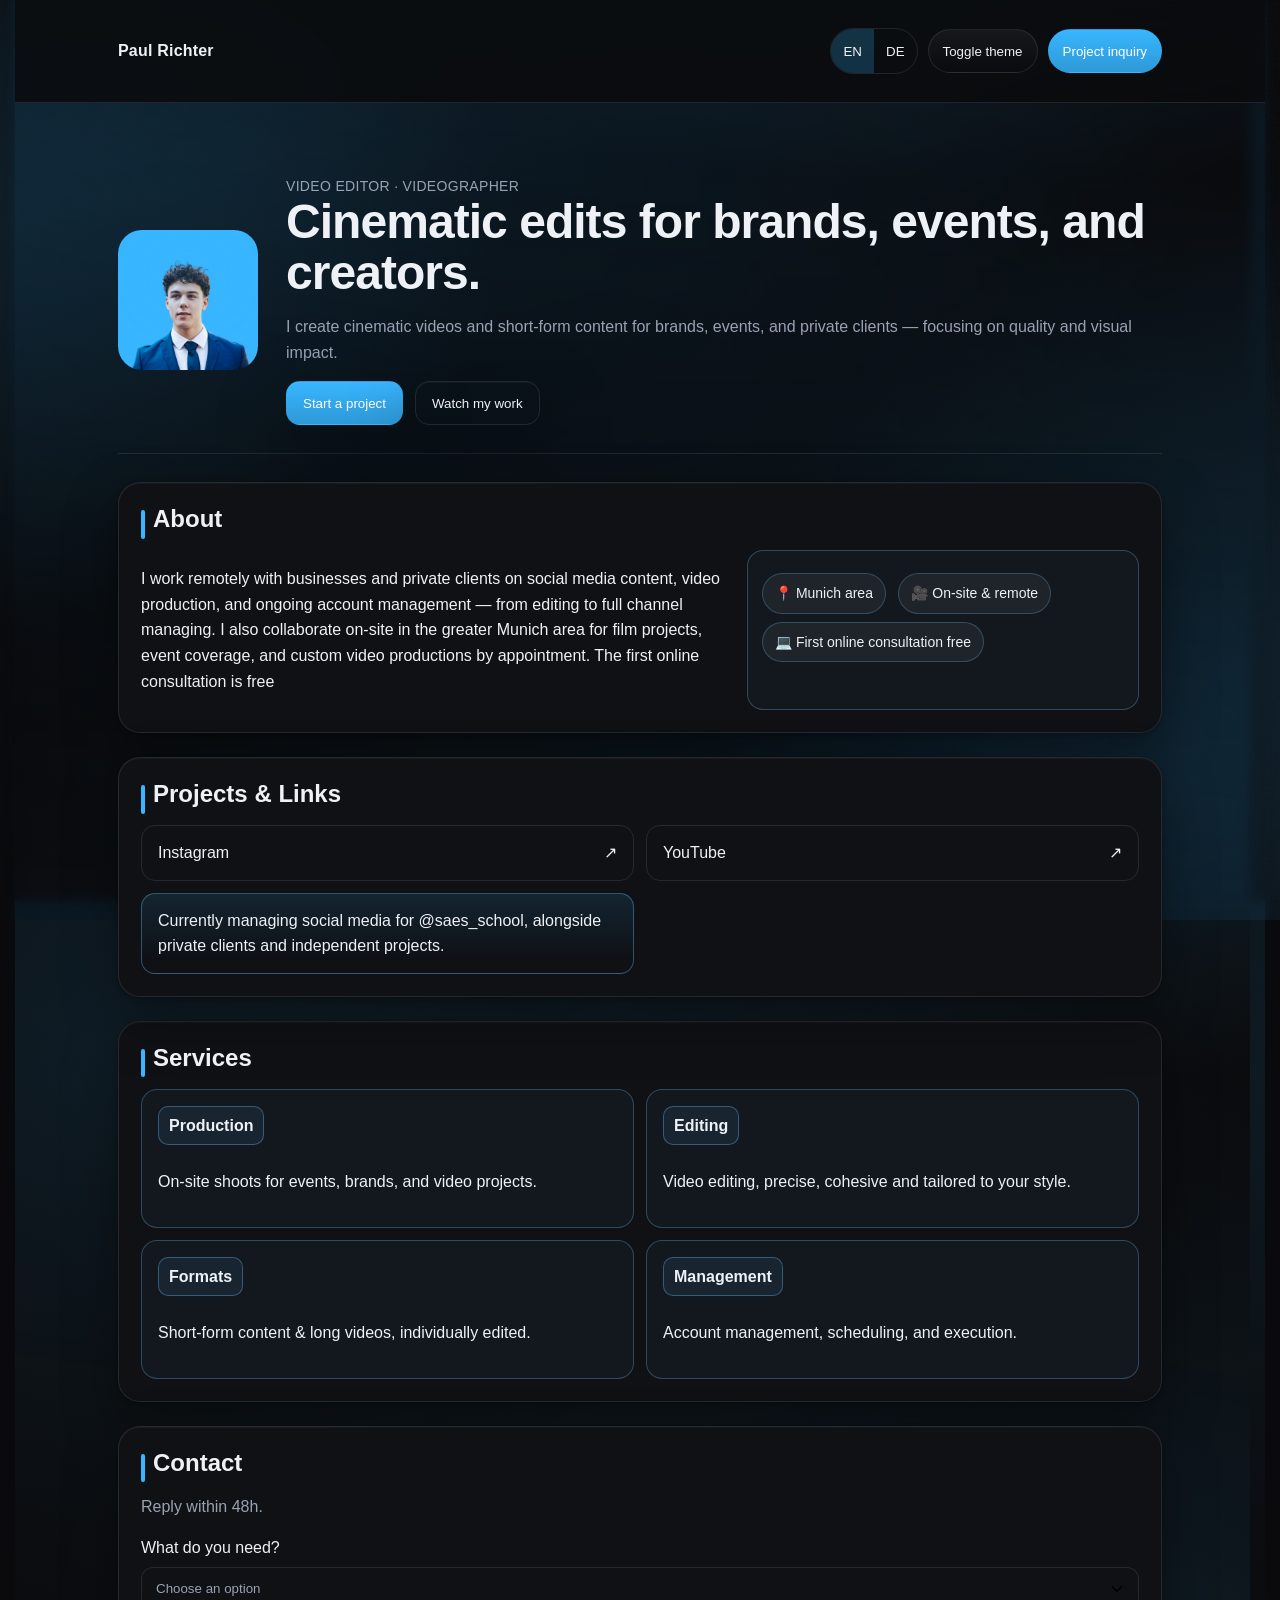
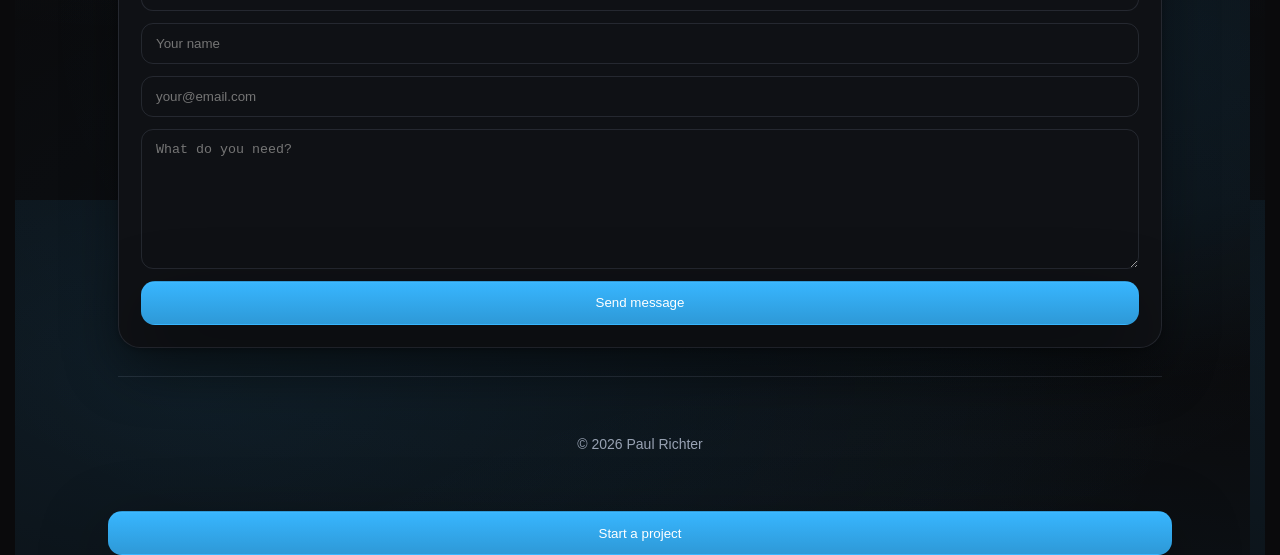
==== index.html @ 2fa17565 "Update index.html" ====
<!DOCTYPE html>
<html lang="en">
<head>
  <meta charset="utf-8" />
  <meta name="viewport" content="width=device-width, initial-scale=1, viewport-fit=cover" />
  <link rel="icon" type="image/png" href="favicon.png?v=3">
  <link rel="apple-touch-icon" href="favicon.png?v=3">
  <meta name="theme-color" content="#38b6ff" media="(prefers-color-scheme: light)">
  <meta name="theme-color" content="#121212" media="(prefers-color-scheme: dark)">
  <title>Paul Richter – Video Editor & Videographer</title>
  <meta name="description" content="Cinematic video and short-form content for brands, events, and private clients. Based in Munich." />
  <style>
    html{scrollbar-gutter:stable both-edges}
    :root{
      --bg:#0a0a0c; --elev:#0f1115; --txt:#eef1f5; --muted:#98a2b3;
      --line:rgba(148,163,184,.16); --brand:#38b6ff; --ring:rgba(56,182,255,.55);
      --radius:22px; --shadow:0 24px 70px rgba(0,0,0,.40);

      /* << weicher, farbiger Background (ersetzt) >> */
      --surface-grad:
        radial-gradient(1600px 900px at 15% 20%, rgba(56,182,255,.10), transparent 62%),
        radial-gradient(1600px 900px at 85% 80%, rgba(56,182,255,.09), transparent 64%),
        radial-gradient(1200px 700px at 50% -12%, rgba(56,182,255,.06), transparent 72%),
        radial-gradient(1400px 800px at 50% 120%, rgba(56,182,255,.05), transparent 70%);

      --hero-glow:
        radial-gradient(1100px 520px at 80% -18%, rgba(56,182,255,.13), transparent 68%);

      --capsule-bg: rgba(255,255,255,.055);
      --safe-top: env(safe-area-inset-top, 0px);
      --safe-bottom: env(safe-area-inset-bottom, 0px);
      --fs-hero: clamp(32px, 4.2vw, 48px);
      --fs-h2: clamp(18px, 2.2vw, 24px);
      --fs-body: 16px;
      --lh-tight: 1.05;
      --lh-default: 1.6;
    }
 .light{
  --bg:#f6f8fb; --elev:#ffffff; --txt:#0b1020; --muted:#5b6573;
  --line:rgba(15,23,42,.12); --brand:#38b6ff; --ring:rgba(56,182,255,.35);
  --shadow:0 18px 48px rgba(2,6,23,.08), 0 1px 0 rgba(2,6,23,.04) inset;
  --capsule-bg: rgba(2,6,23,.04);
  --hero-glow: radial-gradient(900px 480px at 88% -18%, rgba(56,182,255,.16), transparent 65%);
}
    .light body{
  background:
    radial-gradient(1200px 800px at 15% 25%, rgba(56,182,255,.08), transparent 65%),
    radial-gradient(1200px 800px at 85% 75%, rgba(56,182,255,.06), transparent 68%),
    linear-gradient(180deg, #f0f6ff 0%, #e4ecfa 100%);
  background-attachment: fixed;
}

    }
    
    /* leichte Überlagerung für Frost-Effekt im Light Mode */
    body:not(.light)::before{
  content:"";
  position:fixed;
  inset:-20px;
  pointer-events:none;
  z-index:-1;
  background:
    radial-gradient(900px 620px at -8% 28%, rgba(56,182,255,.12), transparent 72%),
    radial-gradient(1000px 700px at 108% 72%, rgba(56,182,255,.10), transparent 74%);
  backdrop-filter: saturate(120%) blur(6px);
}
.light .nav-wrap{
  background: color-mix(in oklab, white 78%, transparent);
  border-bottom-color: color-mix(in oklab, black 8%, transparent);
  backdrop-filter: blur(10px);
}

    }
    .light .pill, .light #themeToggle, .light .btn.ghost{ color: var(--txt) !important; }
    .light .pill{ border-color: color-mix(in oklab, black 12%, transparent); background: linear-gradient(180deg, rgba(255,255,255,.8), rgba(255,255,255,.55)); }
    .light .card{ background: var(--elev); border-color: color-mix(in oklab, black 12%, transparent); box-shadow: var(--shadow); }
    .light .card:hover{
      border-color: color-mix(in oklab, var(--brand) 45%, color-mix(in oklab, black 12%, transparent));
      box-shadow: 0 28px 70px rgba(2,6,23,.12), 0 2px 10px rgba(2,6,23,.06), 0 0 0 2px color-mix(in oklab, var(--brand) 22%, transparent) inset;
    }
    .light .highlight-panel, .light .feature{ background: color-mix(in oklab, white 88%, var(--brand) 4%); border-color: color-mix(in oklab, black 12%, transparent); }
    .light .highlight-panel:hover, .light .feature:hover{ border-color: color-mix(in oklab, var(--brand) 45%, color-mix(in oklab, black 12%, transparent)); box-shadow: 0 0 0 2px color-mix(in oklab, var(--brand) 18%, transparent) inset; }
    .light .badge{ background: color-mix(in oklab, white 85%, var(--brand) 6%); border-color: color-mix(in oklab, black 10%, transparent); }
    .light .link{ border-color: color-mix(in oklab, black 12%, transparent); background: color-mix(in oklab, white 92%, transparent); }
    .light .link:hover{ border-color: color-mix(in oklab, var(--brand) 55%, color-mix(in oklab, black 12%, transparent)); box-shadow: 0 0 0 2px color-mix(in oklab, var(--brand) 20%, transparent) inset; }
    .light input, .light textarea, .light select{ color: var(--txt); background: #ffffff; border-color: color-mix(in oklab, black 12%, transparent); }
    .light footer{ color: color-mix(in oklab, black 45%, transparent); }

    *{box-sizing:border-box} html,body{height:100%}
    body{
      margin:0; color:var(--txt);
      background: var(--hero-glow), var(--surface-grad), var(--bg);
      font:var(--fs-body)/var(--lh-default) ui-sans-serif,-apple-system,BlinkMacSystemFont,"Segoe UI",Inter,Roboto,Arial;
      -webkit-font-smoothing:antialiased; text-rendering:optimizeLegibility;
      scroll-behavior:smooth; touch-action:manipulation;
      padding-bottom: calc(68px + var(--safe-bottom));
    }
    a{color:inherit; text-decoration:none}

    .nav-wrap{ position:sticky; top:0; z-index:50; padding-top:var(--safe-top); backdrop-filter: blur(10px); background: color-mix(in oklab, var(--bg) 82%, transparent); border-bottom:1px solid var(--line); }

    .wrap{max-width:1100px; margin:0 auto; padding:28px}
    .divider{height:1px; background:var(--line); margin:28px 0}

    .nav{display:flex; align-items:center; justify-content:space-between; gap:12px}
    .logo{font-weight:650; letter-spacing:.2px; white-space:nowrap}
    .group{display:flex; gap:10px; align-items:center; flex-wrap:nowrap; min-width:0}

    .pill{
      display:inline-flex; align-items:center; gap:10px; padding:10px 14px; border-radius:999px;
      border:1px solid var(--line);
      background:linear-gradient(180deg, rgba(255,255,255,.05), rgba(255,255,255,0));
      transition:transform .15s ease, border-color .15s ease, box-shadow .15s ease; cursor:pointer; color:var(--txt);
      min-height:44px;
    }
    .pill:hover{transform:translateY(-1px); border-color:var(--ring)}
    .pill.primary{color:#fff; border-color:transparent; background:linear-gradient(180deg, var(--brand), color-mix(in oklab, var(--brand) 88%, black))}
    .lang-toggle{display:flex; border-radius:999px; overflow:hidden; border:1px solid var(--line); flex:0 0 auto}
    .lang-toggle button{padding:8px 12px; background:transparent; color:var(--txt); border:0; cursor:pointer; min-height:44px}
    .lang-toggle button.active{background:color-mix(in oklab, var(--brand) 22%, transparent)}

    .hero{display:grid; gap:28px; align-items:center; grid-template-columns:140px 1fr; margin:44px 0 8px}
    .avatar{width:140px; height:140px; border-radius:24px; overflow:hidden; position:relative; background:var(--elev)}
    .avatar::before{content:""; position:absolute; inset:-10px; border-radius:30px; background: radial-gradient(58% 48% at 50% 35%, rgba(56,182,255,.45), transparent 62%); filter: blur(28px);}
    .avatar img{width:100%; height:100%; object-fit:cover; display:block}

    h1{margin:0 0 10px; font-size:var(--fs-hero); line-height:var(--lh-tight); letter-spacing:-.02em}
    .section-title{margin:0 0 16px; font-size:var(--fs-h2); position:relative; padding-left:12px; line-height:1.2}
    .section-title::before{content:""; position:absolute; left:0; top:.2em; width:4px; height:1.2em; border-radius:4px; background:var(--brand)}
    .kicker{color:var(--muted); font-size:14px; text-transform:uppercase; letter-spacing:.32px}
    .muted{color:var(--muted)}
    .cta{display:flex; gap:12px; margin-top:16px; flex-wrap:wrap}
    .btn{
      display:inline-flex; align-items:center; justify-content:center; gap:10px;
      padding:12px 16px; border-radius:14px; border:1px solid var(--line);
      background:var(--elev);
      box-shadow:0 1px 0 rgba(255,255,255,.04) inset, var(--shadow);
      transition:transform .15s ease, border-color .15s ease, filter .1s ease, box-shadow .15s ease; color:var(--txt);
      min-height:44px;
    }
    .btn:hover{transform:translateY(-1px); border-color:var(--ring)}
    .btn:active{transform:translateY(0); filter:brightness(.98)}
    .btn.primary{background:linear-gradient(180deg, var(--brand), color-mix(in oklab, var(--brand) 88%, black)); color:#fff; border-color:transparent}
    .btn.ghost{background:transparent}

    :where(a,button,[role="button"],input,textarea,select):focus-visible{
      outline:none; box-shadow:0 0 0 6px color-mix(in oklab,var(--brand) 30%, transparent);
      border-color:color-mix(in oklab,var(--brand) 50%, var(--line));
    }

    .grid{display:grid; gap:24px; grid-template-columns:1fr; margin-top:12px}

    .card{
      background:var(--elev); border:1px solid var(--line); border-radius:var(--radius); padding:22px;
      box-shadow:0 1px 0 rgba(255,255,255,.04) inset, 0 22px 54px rgba(0,0,0,.38), 0 2px 6px rgba(0,0,0,.25);
      transition: transform .15s ease, box-shadow .15s ease, border-color .15s ease, outline-color .15s ease;
    }
    .card:hover{
      transform: translateY(-1px);
      border-color: color-mix(in oklab,var(--brand) 60%, var(--line));
      box-shadow: 0 30px 90px rgba(0,0,0,.52), 0 3px 12px rgba(0,0,0,.28), 0 0 0 2px color-mix(in oklab, var(--brand) 28%, transparent) inset;
    }

    .about-grid{display:grid; gap:18px}
    @media (min-width:900px){.about-grid{grid-template-columns:1.2fr .8fr}}
    .highlight-panel{
      background: color-mix(in oklab, var(--brand) 5%, var(--elev));
      border:1px solid color-mix(in oklab, var(--brand) 20%, var(--line));
      border-radius:16px; padding:14px;
      transition:border-color .15s ease, box-shadow .15s ease, transform .15s ease;
    }
    .highlight-panel:hover{ border-color: color-mix(in oklab, var(--brand) 50%, var(--line)); box-shadow: 0 0 0 2px color-mix(in oklab, var(--brand) 22%, transparent) inset; transform: translateY(-1px); }

    .badge{display:inline-flex; align-items:center; gap:8px; margin:8px 8px 0 0; padding:8px 12px; border-radius:999px; background: var(--capsule-bg); border:1px solid color-mix(in oklab, var(--brand) 16%, var(--line)); font-size:14px}

    .links{display:grid; gap:12px; margin-top:8px; grid-template-columns:1fr}
    @media(min-width:560px){ .links{ grid-template-columns:1fr 1fr } }
    .link{
      display:flex; align-items:center; justify-content:space-between; gap:12px; padding:14px 16px; border-radius:14px;
      border:1px solid var(--line); transition:border-color .15s ease, transform .15s ease, box-shadow .15s ease; min-height:52px;
    }
    .link:hover{ border-color: color-mix(in oklab,var(--brand) 65%, var(--line)); transform:translateY(-1px); box-shadow:0 0 0 2px color-mix(in oklab, var(--brand) 25%, transparent) inset; }
    .info-link{background:linear-gradient(180deg, color-mix(in oklab, var(--brand) 12%, transparent), transparent 85%); border:1px solid color-mix(in oklab, var(--brand) 30%, var(--line))}

    .features{display:grid;gap:12px}
    @media (min-width:900px){.features{grid-template-columns:repeat(2,1fr)}}
    .feature{
      background: color-mix(in oklab, var(--brand) 5%, var(--elev));
      border:1px solid color-mix(in oklab, var(--brand) 20%, var(--line));
      border-radius:16px; padding:16px;
      transition:border-color .15s ease, box-shadow .15s ease, transform .15s ease;
      min-height:120px;
    }
    .feature:hover{ border-color: color-mix(in oklab, var(--brand) 55%, var(--line)); box-shadow:0 0 0 2px color-mix(in oklab, var(--brand) 22%, transparent) inset; transform:translateY(-1px); }
    .feature h3{
      margin:0 0 8px; font-size:16px;
      background: color-mix(in oklab,var(--brand) 14%, var(--elev));
      border:1px solid color-mix(in oklab,var(--brand) 28%, var(--line));
      display:inline-block; padding:6px 10px; border-radius:10px;
    }

    /* === Form === */
    form{display:grid; gap:12px; margin-top:8px}
    input,textarea,select{width:100%; padding:12px 14px; border-radius:12px; border:1px solid var(--line); background:transparent; color:var(--txt)}
    input:focus,textarea:focus,select:focus{outline:none; box-shadow:0 0 0 6px color-mix(in oklab,var(--brand) 35%, transparent)}
    textarea{resize:vertical; min-height:140px}
    .field{display:grid; gap:6px}
    .hint{display:none}
    .error{font-size:13px; color:#ff6b6b; display:none; margin-top:6px}
    [aria-invalid="true"]{border-color:rgba(255,107,107,.6)}
    .success-block{background: color-mix(in oklab, var(--brand) 8%, var(--elev)); border:1px solid color-mix(in oklab, var(--brand) 28%, var(--line)); border-radius:16px; padding:16px; margin-top:12px}

    /* Select – Dark/Light, Pfeil & Popup-Farben */
    select{
      -webkit-appearance: none; appearance: none;
      background-color: var(--elev); color: var(--txt);
      border: 1px solid var(--line); border-radius: 12px;
      padding: 12px 40px 12px 14px; line-height: 1.2; min-height: 44px;
      background-image: url("data:image/svg+xml;utf8,<svg xmlns='http://www.w3.org/2000/svg' width='20' height='20' viewBox='0 0 24 24' fill='none' stroke='currentColor' stroke-width='2' stroke-linecap='round' stroke-linejoin='round'><polyline points='6 9 12 15 18 9'/></svg>");
      background-repeat:no-repeat; background-position:right 12px center; background-size:18px 18px; color-scheme: dark light;
    }
    .light select{ background-color:#ffffff; }
    select:required:invalid{ color: var(--muted); }
    select option[value=""]{ color: var(--muted); }
    select option{ color: var(--txt); background-color: var(--elev); }
    .light select option{ color:#0b1020; background-color:#fff; }
    select::-ms-expand{ display:none; }

    footer{ color:var(--muted); font-size:14px; text-align:center; padding:28px 0 }

    .backdrop{position:fixed; inset:0; backdrop-filter: blur(6px) saturate(120%); background: rgba(2,6,23,.45); opacity:0; pointer-events:none; transition:opacity .15s ease; z-index:90}
    .backdrop.visible{opacity:1; pointer-events:auto}
    .modalized{
      position:fixed; left:50%; top:6vh; transform:translate(-50%,0);
      width:min(720px,92vw); max-height:88vh; overflow:auto; z-index:100;
      background: color-mix(in oklab, var(--elev) 86%, transparent);
      backdrop-filter: blur(10px) saturate(130%);
      border:1px solid var(--line); border-radius:var(--radius);
      box-shadow:0 30px 90px rgba(0,0,0,.5); padding:22px;
      animation:modalZoomIn .18s cubic-bezier(.2,.8,.2,1) both;
    }
    /* im Modal: die verschobene Card nicht doppelt rahmen */
    .modalized > .card{ background:transparent; border:0; box-shadow:none; padding:0; }

    .modal-out{animation:modalZoomOut .14s ease-in both}
    @keyframes modalZoomIn{from{transform:translate(-50%,0) scale(.96);opacity:.9}to{transform:translate(-50%,0) scale(1);opacity:1}}
    @keyframes modalZoomOut{from{transform:translate(-50%,0) scale(1);opacity:1}to{transform:translate(-50%,0) scale(.96);opacity:.9}}
    .close-btn{
      position:absolute; top:10px; right:10px;
      border:1px solid var(--line); background:var(--elev); color:var(--txt);
      border-radius:12px; padding:8px 12px; cursor:pointer; min-height:36px;
      z-index:101; /* immer über allem */
    }
    /* Größere Klickfläche */
    .close-btn::after{
      content:""; position:absolute; inset:-8px; border-radius:14px;
    }

    @media (prefers-reduced-motion: reduce){ *{ animation-duration:.001ms !important; transition-duration:.001ms !important; } }

    /* Frosted-Glass/Vignette unter dem Noise (NEU) */
    body::before{
      content:"";
      position:fixed;
      inset:-20px;
      pointer-events:none;
      z-index:-1;
      background:
        radial-gradient(900px 600px at -10% 25%, rgba(56,182,255,.14), transparent 72%),
        radial-gradient(1000px 700px at 110% 75%, rgba(56,182,255,.14), transparent 74%),
        linear-gradient(180deg, rgba(8,12,16,0.00) 0%, rgba(8,12,16,0.35) 38%, rgba(8,12,16,0.52) 62%, rgba(8,12,16,0.00) 100%);
      backdrop-filter: saturate(120%) blur(6px);
    }

    body::after{
      content:""; position:fixed; inset:0; pointer-events:none; z-index:-1;
      background-image:url("data:image/svg+xml;utf8,<svg xmlns='http://www.w3.org/2000/svg' width='140' height='140' viewBox='0 0 140 140'><filter id='n'><feTurbulence type='fractalNoise' baseFrequency='0.8' numOctaves='2' stitchTiles='stitch'/><feColorMatrix type='saturate' values='0'/><feComponentTransfer><feFuncA type='table' tableValues='0 0 0 0 .04 .06 .04 0 0 0'/></feComponentTransfer></filter><rect width='100%' height='100%' filter='url(%23n)'/></svg>");
      opacity:.35; mix-blend-mode:soft-light;
      .light body::after{ opacity:.18; mix-blend-mode:normal;
    }

    /* @saes_school glow link */
    .saes{font-weight:600; position:relative; text-decoration:underline; text-underline-offset:2px; transition: text-shadow .15s ease, transform .15s ease, box-shadow .15s ease; border-radius:8px; padding:2px 4px}
    .saes:hover,.saes:focus-visible{ text-shadow:0 0 6px color-mix(in oklab, var(--brand) 65%, transparent),0 0 18px color-mix(in oklab, var(--brand) 35%, transparent); transform: translateY(-1px); outline:none; box-shadow: 0 0 0 2px color-mix(in oklab, var(--brand) 25%, transparent) inset }
    .light .saes:hover,.light .saes:focus-visible{ text-shadow:0 0 7px color-mix(in oklab, var(--brand) 55%, transparent),0 0 18px color-mix(in oklab, var(--brand) 28%, transparent); box-shadow: 0 0 0 2px color-mix(in oklab, var(--brand) 18%, transparent) inset }

    @media (max-width:720px){
      .wrap{padding:18px}
      .nav{gap:8px}
      .group{flex-wrap:wrap; justify-content:flex-end}
      .lang-toggle button{padding:8px 10px}
      #openContact{display:none}
      .hero{grid-template-columns:88px 1fr; gap:14px; margin:24px 0 6px}
      .avatar{width:88px; height:88px; border-radius:18px}
      h1{font-size: clamp(28px, 7.2vw, 34px); line-height:1.08}
      .muted{font-size:15px}
      .btn{width:100%} .cta{flex-direction:column}
      .card{padding:16px}
      .features{grid-template-columns:1fr}
      .links{grid-template-columns:1fr}
      .modalized{top:4vh; width:min(720px,96vw)}
      .sticky-cta{ position:fixed; left:16px; right:16px; bottom:calc(12px + var(--safe-bottom)); z-index:40; }
    }
    .sticky-cta{ transition: transform .28s ease, opacity .28s ease; will-change: transform, opacity; }
    .sticky-cta.hide{ transform: translateY(120%); opacity: 0; pointer-events: none; }
    @keyframes ctaPulse{ 0%{ box-shadow:0 0 0 0 color-mix(in oklab, var(--brand) 28%, transparent) } 100%{ box-shadow:0 0 0 10px transparent } }
    #contact .btn.primary.cta-focus{ animation: ctaPulse 1.2s ease-out 1; }
    @media (min-width:721px){ .sticky-cta{ display:none; } }
  </style>
</head>
<body>
  <div class="nav-wrap">
    <div class="wrap">
      <div class="nav">
        <div class="logo">Paul Richter</div>
        <div class="group">
          <div class="lang-toggle">
            <button id="langEN" class="active">EN</button>
            <button id="langDE">DE</button>
          </div>
          <button id="themeToggle" class="pill" data-i18n="toggleTheme">Toggle theme</button>
          <button class="pill primary" id="openContact" data-i18n="projectInquiry">Project inquiry</button>
        </div>
      </div>
    </div>
  </div>

  <div class="wrap">
    <header class="hero">
      <div class="avatar"><img src="portrait.png" alt="Portrait of Paul Richter" width="280" height="280" loading="eager" decoding="async"></div>
      <div>
        <div class="kicker" data-i18n="roles">VIDEO EDITOR · VIDEOGRAPHER</div>
        <h1 id="mainHeadline" data-i18n="headline">Cinematic edits for brands, events, and creators.</h1>
        <p class="muted" data-i18n="subtitle">
          I create cinematic videos and short-form content for brands, events, and private clients — focusing on quality and visual impact.
        </p>
        <div class="cta">
          <button class="btn primary" id="openContact2" data-i18n="startProject">Start a project</button>
          <button class="btn ghost" id="openLinks" data-i18n="watchWork">Watch my work</button>
        </div>
      </div>
    </header>

    <div class="divider"></div>

    <main class="grid">
      <section class="card" id="about">
        <h2 class="section-title" data-i18n="aboutTitle">About</h2>
        <div class="about-grid">
          <div>
            <p data-i18n="aboutText">
              I work with both private and corporate clients in and around Munich. For local projects I’m available on site by appointment. Remote collaborations are also possible — including social media content, editing projects, and ongoing account management. The first online consultation is free.
            </p>
          </div>
          <aside class="highlight-panel">
            <span class="badge" data-i18n="badgeMunich">📍 Munich area</span>
            <span class="badge" data-i18n="badgeModes">🎥 On-site & remote</span>
            <span class="badge" data-i18n="badgeFirstCall">🗓 First online consultation is free</span>
          </aside>
        </div>
      </section>

      <section class="card" id="links">
        <h2 class="section-title" data-i18n="linksTitle">Projects & Links</h2>
        <div class="links">
          <a class="link" href="https://www.instagram.com/paul.richter6/" target="_blank" rel="noreferrer"><span>Instagram</span><span>↗</span></a>
          <a class="link" href="https://www.youtube.com/@PaulRichter6" target="_blank" rel="noreferrer"><span>YouTube</span><span>↗</span></a>
          <div class="link info-link">
            <span data-i18n="saesNote">Currently managing social media for <a class="saes" href="https://www.instagram.com/saes_school/" target="_blank" rel="noreferrer">@saes_school</a>, alongside private clients and independent projects.</span>
          </div>
        </div>
      </section>
    </main>

    <section class="card" id="services" style="margin-top:24px;">
      <h2 class="section-title" data-i18n="servicesTitle">Services</h2>
      <div class="features">
        <div class="feature"><h3 data-i18n="svcProdT">Production</h3><p data-i18n="svcProdD">On-site filming for events, products, and interviews.</p></div>
        <div class="feature"><h3 data-i18n="svcEditT">Editing</h3><p data-i18n="svcEditD">Clean cuts, pacing, subtitles, and sound polish.</p></div>
        <div class="feature"><h3 data-i18n="svcShortT">Short-form (Reels / TikTok & YouTube videos)</h3><p data-i18n="svcShortD">Packages optimized for retention and platform rhythm.</p></div>
        <div class="feature"><h3 data-i18n="svcOpsT">Content Ops</h3><p data-i18n="svcOpsD">Account management, scheduling, and templates.</p></div>
      </div>
    </section>

    <section class="card" id="contact" style="margin-top:24px;">
      <h2 class="section-title" data-i18n="contactTitle">Contact</h2>
      <p class="muted" data-i18n="replyLine">Reply within 48h.</p>

      <!-- FormSubmit token -->
      <form id="contactForm" action="https://formsubmit.co/519546999335d55342a75243961835b7" method="POST" novalidate>
        <div class="field">
          <label for="need" data-i18n="needLabel">What do you need?</label>
          <select id="need" name="need" required aria-invalid="false">
            <option value="" data-i18n="needChoose" selected>Choose an option</option>
            <option value="editing" data-i18n="needEditing">Editing</option>
            <option value="production" data-i18n="needProduction">Production</option>
            <option value="shortform" data-i18n="needShortform">Short-form packages</option>
            <option value="ops" data-i18n="needOps">Content Ops / Management</option>
          </select>
          <div class="error" id="needErr"></div>
        </div>

        <div class="field">
          <input id="name" name="name" type="text" data-i18n-ph="phName" placeholder="Your name" required aria-invalid="false">
          <div class="error" id="nameErr"></div>
        </div>

        <div class="field">
          <input id="email" name="email" type="email" data-i18n-ph="phEmail" placeholder="your@email.com" required aria-invalid="false">
          <div class="error" id="emailErr"></div>
        </div>

        <div class="field">
          <textarea id="message" name="message" data-i18n-ph="phMsg" placeholder="What do you need?"></textarea>
          <div class="error" id="msgErr"></div>
        </div>

        <input type="text" name="_honey" style="display:none" tabindex="-1" autocomplete="off" aria-hidden="true">
        <input type="hidden" name="_captcha" value="false">
        <input type="hidden" name="_subject" value="Neue Projektanfrage über paulrichter6.github.io">
        <input type="hidden" name="_template" value="table">
        <input type="hidden" name="_next" value="https://paulrichter6.github.io/#contact?sent=1">

        <button class="btn primary" type="submit" data-i18n="sendBtn">Send message</button>
      </form>

      <div id="formSuccess" class="success-block" style="display:none"></div>
    </section>

    <div class="divider"></div>
    <footer>© <span id="year"></span> Paul Richter</footer>
  </div>

  <div class="sticky-cta">
    <div class="wrap" style="padding:0 18px;">
      <button class="btn primary" id="openContactMobile" style="width:100%" data-i18n="startProject">Start a project</button>
    </div>
  </div>

  <div class="backdrop" id="backdrop" aria-hidden="true"></div>

  <script>
    document.getElementById('year').textContent = new Date().getFullYear();
    const root = document.body;
    document.getElementById('themeToggle').addEventListener('click', ()=> root.classList.toggle('light'));

    const dict = {
      en:{toggleTheme:"Toggle theme",projectInquiry:"Project inquiry",
        roles:"VIDEO EDITOR · VIDEOGRAPHER",
        headline:"Cinematic edits for brands, events, and creators.",
        subtitle:"I create cinematic videos and short-form content for brands, events, and private clients — focusing on quality and visual impact.",
        startProject:"Start a project",watchWork:"Watch my work",
        aboutTitle:"About",
        aboutText:"I work remotely with businesses and private clients on social media content, video production, and ongoing account management — from editing to full channel managing. I also collaborate on-site in the greater Munich area for film projects, event coverage, and custom video productions by appointment. The first online consultation is free",
        badgeMunich:"📍 Munich area",badgeModes:"🎥 On-site & remote",badgeFirstCall:"💻 First online consultation free",
        linksTitle:"Projects & Links",
        saesNote:"Currently managing social media for <a class='saes' href='https://www.instagram.com/saes_school/' target='_blank' rel='noreferrer'>@saes_school</a>, alongside private clients and independent projects.",
        servicesTitle:"Services",
        svcProdT:"Production",svcProdD:"On-site shoots for events, brands, and video projects.",
        svcEditT:"Editing",svcEditD:"Video editing, precise, cohesive and tailored to your style.",
        svcShortT:"Formats",svcShortD:"Short-form content & long videos, individually edited.",
        svcOpsT:"Management",svcOpsD:"Account management, scheduling, and execution.",
        contactTitle:"Contact",replyLine:"Reply within 48h.",
        phName:"Your name",phEmail:"your@email.com",phMsg:"What do you need?",
        sendBtn:"Send message",
        needLabel:"What do you need?",
        needChoose:"Choose an option",
        needEditing:"Editing", needProduction:"Production", needShortform:"General", needOps:"Account management",
        successTitle:"Thanks!", successBody:"Your message has been sent. I’ll get back to you within 24–48 hours.", successCta:"Start another inquiry"
      },
      de:{toggleTheme:"Theme wechseln",projectInquiry:"Projektanfrage",
        roles:"VIDEOEDITOR · VIDEOGRAF",
        headline:"Videoschnitt & Film für Marken, Events und Creator.",
        subtitle:"Ich produziere Videos und Short-Form-Content für Marken, Events und Privatkund:innen — mit Fokus auf Qualität und Wirkung.",
        startProject:"Projekt starten",watchWork:"Arbeiten ansehen",
        aboutTitle:"Über mich",
        aboutText:"Ich arbeite remote mit Unternehmen und Privatkunden an Social-Media-Content, Videoproduktion und laufender Account-Betreuung – vom Videoschnitt bis zum vollständigen Social-Media-Management. Darüber hinaus bin ich im Großraum München auch vor Ort im Einsatz: für Filmprojekte, Eventaufnahmen und individuelle Videoproduktionen nach Terminvereinbarung. Das erste Online-Gespräch ist kostenfrei.",
        badgeMunich:"📍 Raum München",badgeModes:"🎥 Vor Ort & Remote",badgeFirstCall:"💻 Erstes Online-Gespräch kostenfrei",
        linksTitle:"Projekte & Links",
        saesNote:"Aktuell Social Media für <a class='saes' href='https://www.instagram.com/saes_school/' target='_blank' rel=Wirkung>@saes_school</a>; zusätzlich Privatkund:innen und freie Projekte.",
        servicesTitle:"Leistungen",
        svcProdT:"Produktion",svcProdD:"Vor-Ort-Drehs für Events, Marken und Videoprojekte.",
        svcEditT:"Schnitt",svcEditD:"Videoschnitt, präzise, stimmig und auf euren Stil abgestimmt.",
        svcShortT:"Formate",svcShortD:"Short-Form-Content & lange Videos, individuell geschnitten.",
        svcOpsT:"Management",svcOpsD:"Account-Management, Planung und Umsetzung.",
        contactTitle:"Kontakt",replyLine:"Antwort innerhalb von 48 Stunden.",
        phName:"Dein Name",phEmail:"dein@mail.com",phMsg:"Worum geht’s?",
        sendBtn:"Nachricht senden",
        needLabel:"Worum geht’s?",
        needChoose:"Bitte auswählen",
        needEditing:"Schnitt", needProduction:"Produktion", needShortform:"Allgemein", needOpsps:"Account Produktion",
        successTitle:"Danke!", successBody:"Deine Nachricht ist eingegangen. Rückmeldung innerhalb von 24–48 Stunden.", successCta:"Neue Anfrage starten"
      }
    };
    function applyLang(lang){
      document.documentElement.setAttribute('lang', lang);
      document.getElementById('langEN').classList.toggle('active', lang==='en');
      document.getElementById('langDE').classList.toggle('active', lang==='de');
      document.querySelectorAll('[data-i18n]').forEach(el=>{
        const k=el.getAttribute('data-i18n'); const v=dict[lang][k]; if(v!==undefined){ el.innerHTML=v; }
      });
      document.querySelectorAll('[data-i18n-ph]').forEach(el=>{
        const k=el.getAttribute('data-i18n-ph'); const v=dict[lang][k]; if(v!==undefined){ el.setAttribute('placeholder', v); }
      });
      document.querySelectorAll('.btn.ghost,#openLinks').forEach(b=>{
        b.style.color=getComputedStyle(document.body).getPropertyValue('--txt').trim();
      });
      localStorage.setItem('lang', lang);
    }
    applyLang(localStorage.getItem('lang') || 'en');
    document.getElementById('langEN').addEventListener('click', ()=>applyLang('en'));
    document.getElementById('langDE').addEventListener('click', ()=>applyLang('de'));

    const backdrop=document.getElementById('backdrop');
    const contactCard=document.getElementById('contact');
    const linksCard=document.getElementById('links');

    // ===== Modal-Mechanik: Sektion verschieben (nicht klonen) + stabiler Scroll-Lock auf <html> =====
    function makeModalFrom(section){
      // Platzhalter mit gleicher Höhe/Margins → kein Nachrutschen
      const ph = document.createElement('div');
      const rect = section.getBoundingClientRect();
      const cs = getComputedStyle(section);
      ph.style.display='block';
      ph.style.height = rect.height + 'px';
      ph.style.margin  = cs.margin;
      ph.style.width   = '100%';
      ph.style.visibility = 'hidden';
      section.parentNode.insertBefore(ph, section);

      // Modal-Container
      const modal = document.createElement('div');
      modal.className = 'modalized';
      modal.setAttribute('role','dialog');
      modal.setAttribute('aria-modal','true');

      // Close-Button (größere Klickfläche)
      const x=document.createElement('button');
      x.className='close-btn'; x.type='button'; x.setAttribute('aria-label','Close'); x.textContent='✕';
      x.addEventListener('click', ()=>closeModal(modal, section, ph));
      modal.appendChild(x);

      // Sektion ins Modal verschieben
      modal.appendChild(section);
      document.body.appendChild(modal);

      // Root-Scroller sperren (kein Links/Rechts-Wackler)
      const rootEl = document.documentElement;
      const sw = window.innerWidth - rootEl.clientWidth;
      rootEl.style.overflow = 'hidden';
      if (sw > 0) rootEl.style.paddingRight = sw + 'px';

      backdrop.classList.add('visible');

      const onBackdrop=()=>closeModal(modal, section, ph);
      backdrop.addEventListener('click', onBackdrop, {once:true});
      const onEsc=e=>{ if(e.key==='Escape') closeModal(modal, section, ph); };
      window.addEventListener('keydown', onEsc, {once:true});
      modal._cleanup = () => window.removeEventListener('keydown', onEsc);

      setTimeout(()=>x.focus(),0);
      return modal;
    }

    function closeModal(modal, section, placeholder){
      if(!modal) return;
      modal.classList.add('modal-out'); backdrop.classList.remove('visible');
      modal.addEventListener('animationend', ()=>{
        // Sektion zurück
        placeholder.parentNode.insertBefore(section, placeholder);
        placeholder.remove();
        modal.remove();

        // Root-Scroller zurücksetzen
        const rootEl = document.documentElement;
        rootEl.style.overflow = '';
        rootEl.style.paddingRight = '';

        modal._cleanup && modal._cleanup();
      }, {once:true});
    }

    document.getElementById('openContact').addEventListener('click', ()=>makeModalFrom(contactCard));
    document.getElementById('openContact2').addEventListener('click', ()=>makeModalFrom(contactCard));
    document.getElementById('openContactMobile').addEventListener('click', ()=>makeModalFrom(contactCard));
    document.getElementById('openLinks').addEventListener('click', ()=>makeModalFrom(linksCard));

    // ===== Form + Toast =====
    const form = document.getElementById('contactForm');
    const successBox = document.getElementById('formSuccess');

    function toast(msg){
      let t = document.getElementById('toast');
      if(!t){
        t = document.createElement('div');
        t.id = 'toast';
        t.style.position='fixed'; t.style.left='50%'; t.style.bottom='24px';
        t.style.transform='translateX(-50%)'; t.style.background='rgba(15,17,21,.9)';
        t.style.color='#fff'; t.style.border='1px solid rgba(148,163,184,.2)';
        t.style.borderRadius='12px'; t.style.padding='10px 14px';
        t.style.boxShadow='0 12px 36px rgba(0,0,0,.35)'; t.style.zIndex='120';
        t.style.opacity='0'; t.style.transition='opacity .15s ease';
        document.body.appendChild(t);
      }
      t.textContent = msg;
      requestAnimationFrame(()=> t.style.opacity='1');
      setTimeout(()=> t.style.opacity='0', 2200);
    }

    // === Validierung (erst nach Submit; danach feldweise live) ===
    const $ = sel => document.querySelector(sel);
    function errorText(id){
      const lang = document.documentElement.lang || 'en';
      const T = {
        en:{need:"Please choose one option.",name:"Your real name helps us respond properly. Please enter your name.",email:"We only use this to reply. Please enter a valid email.",msg:"Share links, deadlines, and goals. Please add a short message (min. 8 characters).",banner:"Please check the fields."},
        de:{need:"Bitte eine Option auswählen.",name:"Dein echter Name hilft bei der Zuordnung. Bitte Namen eingeben.",email:"Wird nur für die Antwort genutzt. Bitte gültige E-Mail eingeben.",msg:"Links, Deadlines und Ziele. Bitte eine kurze Nachricht hinzufügen (min. 8 Zeichen).",banner:"Bitte Eingaben prüfen."}
      }[lang];
      return { need:T.need, name:T.name, email:T.email, message:T.msg, _banner:T.banner }[id];
    }
    function setErr(input, show, errSel){
      input.setAttribute('aria-invalid', show ? 'true' : 'false');
      const e = document.querySelector(errSel);
      if(e){ if(show){ e.textContent = errorText(input.id); } e.style.display = show ? 'block' : 'none'; }
    }
    function validateField(el){
      const id = el.id; let ok = true;
      if(id==='need'){ ok = !!el.value; setErr(el, !ok, '#needErr'); }
      else if(id==='name'){ ok = !!el.value.trim(); setErr(el, !ok, '#nameErr'); }
      else if(id==='email'){ const em=el.value.trim(); const re=/^[^\s@]+@[^\s@]+\.[^\s@]{2,}$/; ok=re.test(em); setErr(el, !ok, '#emailErr'); }
      else if(id==='message'){ ok = el.value.trim().length>=8; setErr(el, !ok, '#msgErr'); }
      return ok;
    }
    function validateAll(show){
      const need=$('#need'), name=$('#name'), email=$('#email'), msg=$('#message');
      let ok=true;
      if(show){ ok = validateField(need)  && ok; }
      if(show){ ok = validateField(name)  && ok; }
      if(show){ ok = validateField(email) && ok; }
      if(show){ ok = validateField(msg)   && ok; }
      return ok;
    }
    let hasSubmittedOnce=false;

    if(form){
      form.addEventListener('submit', async (e)=>{
        e.preventDefault();
        hasSubmittedOnce=true;
        const allGood = validateAll(true);
        if(!allGood){ toast(errorText('_banner')); return; }

        const btn = form.querySelector('button[type="submit"]');
        btn.disabled = true;

        try{
          const res = await fetch(form.action, { method:'POST', headers:{'Accept':'application/json'}, body:new FormData(form) });
          if(res.ok){
            form.reset();
            ['need','name','email','message'].forEach(id=>{
              const el=document.getElementById(id);
              const map={need:'#needErr',name:'#nameErr',email:'#emailErr',message:'#msgErr'};
              setErr(el,false,map[id]);
            });
            const lang = document.documentElement.lang || 'en';
            successBox.style.display='block';
            successBox.innerHTML = `<strong>${dict[lang].successTitle}</strong><div style="height:6px"></div><div>${dict[lang].successBody}</div><div style="height:12px"></div><button class="btn" id="againBtn">${dict[lang].successCta}</button>`;
            document.getElementById('againBtn').addEventListener('click', ()=>{
              successBox.style.display='none'; form.scrollIntoView({behavior:'smooth', block:'start'}); document.getElementById('name').focus();
            });
            toast(lang==='de'?'Gesendet. Danke!':'Sent. Thank you!');
          }else{
            toast(document.documentElement.lang==='de'?'Senden fehlgeschlagen.':'Sending failed.');
          }
        }catch{
          toast(document.documentElement.lang==='de'?'Netzwerkfehler.':'Network error.');
        }finally{
          btn.disabled=false;
        }
      });

      ['input','change'].forEach(evt=>{
        ['need','name','email','message'].forEach(id=>{
          const el=document.getElementById(id); if(!el) return;
          el.addEventListener(evt, ()=>{ if(!hasSubmittedOnce) return; validateField(el); });
        });
      });
    }

    // Sticky CTA bleibt wie gehabt
    (function(){
      const sticky = document.querySelector('.sticky-cta');
      const contact = document.getElementById('contact');
      const footer  = document.querySelector('footer');
      const sendBtn = document.querySelector('#contact button[type="submit"]');
      if(!sticky || !contact || !footer) return;

      const io = new IntersectionObserver((entries)=>{
        let hide = false;
        for(const e of entries){ if(e.isIntersecting) hide = true; }
        sticky.classList.toggle('hide', hide);
        if(sendBtn){
          if(hide){ sendBtn.classList.add('cta-focus'); }
          else    { sendBtn.classList.remove('cta-focus'); }
        }
      }, { root: null, rootMargin: '0px 0px -40% 0px', threshold: 0.01 });

      io.observe(contact); io.observe(footer);
    })();
  </script>
</body>
</html>
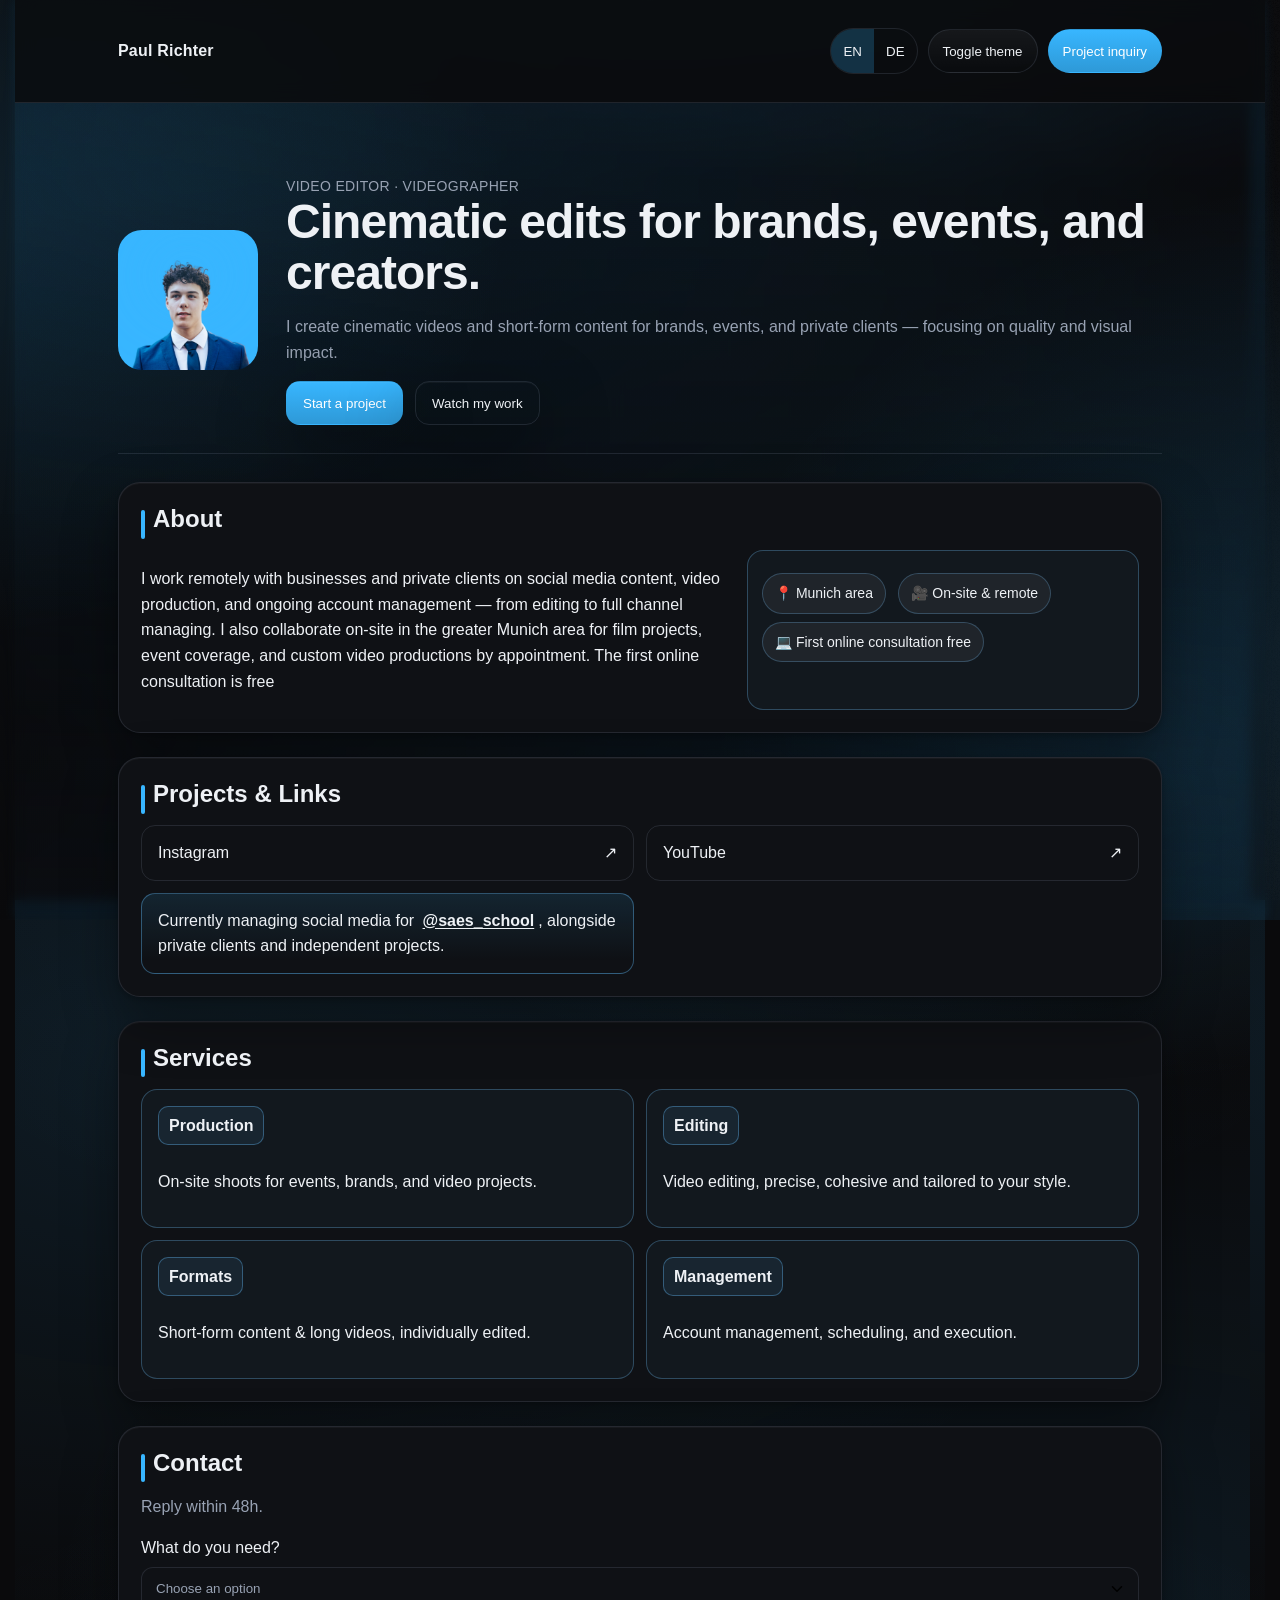
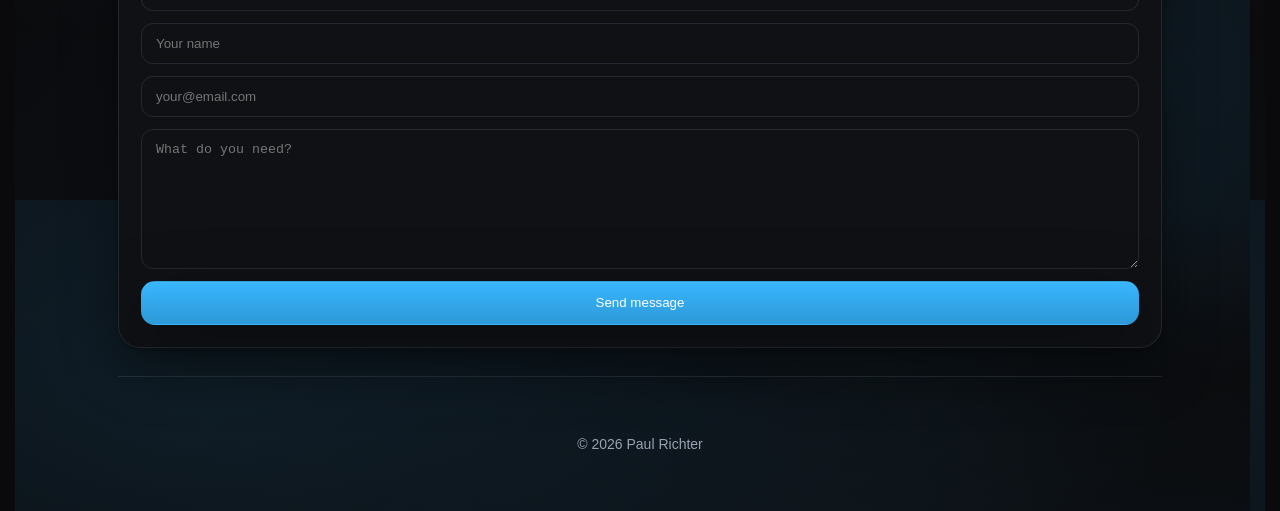
==== commit a9a3ee75: "Update index.html" ====
--- a/index.html
+++ b/index.html
@@ -35,41 +35,42 @@
       --lh-tight: 1.05;
       --lh-default: 1.6;
     }
- .light{
-  --bg:#f6f8fb; --elev:#ffffff; --txt:#0b1020; --muted:#5b6573;
-  --line:rgba(15,23,42,.12); --brand:#38b6ff; --ring:rgba(56,182,255,.35);
-  --shadow:0 18px 48px rgba(2,6,23,.08), 0 1px 0 rgba(2,6,23,.04) inset;
-  --capsule-bg: rgba(2,6,23,.04);
-  --hero-glow: radial-gradient(900px 480px at 88% -18%, rgba(56,182,255,.16), transparent 65%);
-}
+
+    /* ---------- LIGHT THEME VARS (KORREKT GESCHLOSSEN) ---------- */
+    .light{
+      --bg:#f6f8fb; --elev:#ffffff; --txt:#0b1020; --muted:#5b6573;
+      --line:rgba(15,23,42,.12); --brand:#38b6ff; --ring:rgba(56,182,255,.35);
+      --shadow:0 18px 48px rgba(2,6,23,.08), 0 1px 0 rgba(2,6,23,.04) inset;
+      --capsule-bg: rgba(2,6,23,.04);
+      --hero-glow: radial-gradient(900px 480px at 88% -18%, rgba(56,182,255,.16), transparent 65%);
+    }
+
+    /* ---------- LIGHT BODY: heller Verlauf + sanfte blaue Radials ---------- */
     .light body{
-  background:
-    radial-gradient(1200px 800px at 15% 25%, rgba(56,182,255,.08), transparent 65%),
-    radial-gradient(1200px 800px at 85% 75%, rgba(56,182,255,.06), transparent 68%),
-    linear-gradient(180deg, #f0f6ff 0%, #e4ecfa 100%);
-  background-attachment: fixed;
-}
-
-    }
-    
+      background:
+        radial-gradient(1200px 800px at 15% 25%, rgba(56,182,255,.08), transparent 65%),
+        radial-gradient(1200px 800px at 85% 75%, rgba(56,182,255,.06), transparent 68%),
+        linear-gradient(180deg, #f0f6ff 0%, #e4ecfa 100%);
+      background-attachment: fixed;
+    }
+
     /* leichte Überlagerung für Frost-Effekt im Light Mode */
-    body:not(.light)::before{
-  content:"";
-  position:fixed;
-  inset:-20px;
-  pointer-events:none;
-  z-index:-1;
-  background:
-    radial-gradient(900px 620px at -8% 28%, rgba(56,182,255,.12), transparent 72%),
-    radial-gradient(1000px 700px at 108% 72%, rgba(56,182,255,.10), transparent 74%);
-  backdrop-filter: saturate(120%) blur(6px);
-}
-.light .nav-wrap{
-  background: color-mix(in oklab, white 78%, transparent);
-  border-bottom-color: color-mix(in oklab, black 8%, transparent);
-  backdrop-filter: blur(10px);
-}
-
+    .light body::before{
+      content:"";
+      position:fixed;
+      inset:-20px;
+      pointer-events:none;
+      z-index:-1;
+      background:
+        radial-gradient(900px 620px at -8% 28%, rgba(56,182,255,.12), transparent 72%),
+        radial-gradient(1000px 700px at 108% 72%, rgba(56,182,255,.10), transparent 74%);
+      backdrop-filter: saturate(120%) blur(6px);
+    }
+
+    .light .nav-wrap{
+      background: color-mix(in oklab, white 78%, transparent);
+      border-bottom-color: color-mix(in oklab, black 8%, transparent);
+      backdrop-filter: blur(10px);
     }
     .light .pill, .light #themeToggle, .light .btn.ghost{ color: var(--txt) !important; }
     .light .pill{ border-color: color-mix(in oklab, black 12%, transparent); background: linear-gradient(180deg, rgba(255,255,255,.8), rgba(255,255,255,.55)); }
@@ -258,8 +259,8 @@
 
     @media (prefers-reduced-motion: reduce){ *{ animation-duration:.001ms !important; transition-duration:.001ms !important; } }
 
-    /* Frosted-Glass/Vignette unter dem Noise (NEU) */
-    body::before{
+    /* Frosted-Glass/Vignette unter dem Noise — DARK ONLY */
+    body:not(.light)::before{
       content:"";
       position:fixed;
       inset:-20px;
@@ -276,8 +277,9 @@
       content:""; position:fixed; inset:0; pointer-events:none; z-index:-1;
       background-image:url("data:image/svg+xml;utf8,<svg xmlns='http://www.w3.org/2000/svg' width='140' height='140' viewBox='0 0 140 140'><filter id='n'><feTurbulence type='fractalNoise' baseFrequency='0.8' numOctaves='2' stitchTiles='stitch'/><feColorMatrix type='saturate' values='0'/><feComponentTransfer><feFuncA type='table' tableValues='0 0 0 0 .04 .06 .04 0 0 0'/></feComponentTransfer></filter><rect width='100%' height='100%' filter='url(%23n)'/></svg>");
       opacity:.35; mix-blend-mode:soft-light;
-      .light body::after{ opacity:.18; mix-blend-mode:normal;
-    }
+    }
+    /* Noise im Light-Mode dezenter */
+    .light body::after{ opacity:.18; mix-blend-mode:normal; }
 
     /* @saes_school glow link */
     .saes{font-weight:600; position:relative; text-decoration:underline; text-underline-offset:2px; transition: text-shadow .15s ease, transform .15s ease, box-shadow .15s ease; border-radius:8px; padding:2px 4px}
@@ -602,8 +604,8 @@
         t.style.opacity='0'; t.style.transition='opacity .15s ease';
         document.body.appendChild(t);
       }
+      requestAnimationFrame(()=> t.style.opacity='1');
       t.textContent = msg;
-      requestAnimationFrame(()=> t.style.opacity='1');
       setTimeout(()=> t.style.opacity='0', 2200);
     }
 
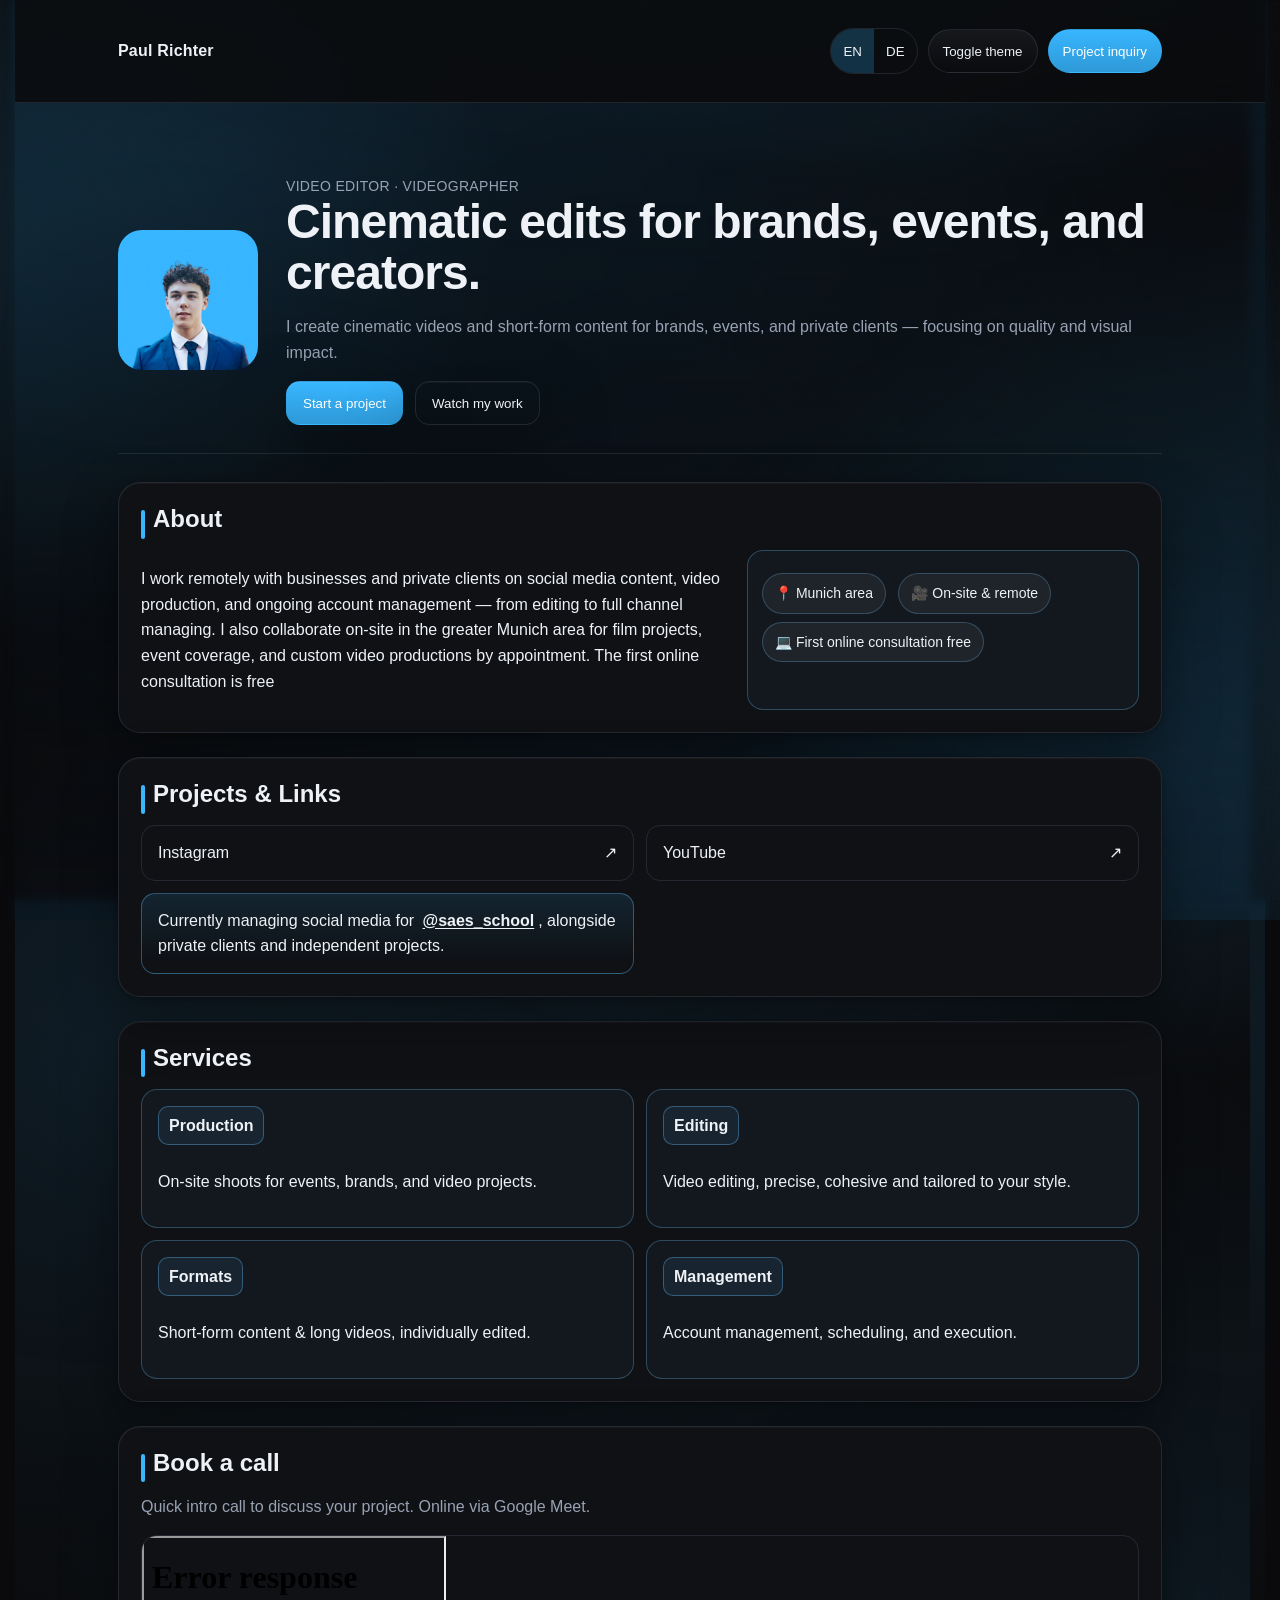
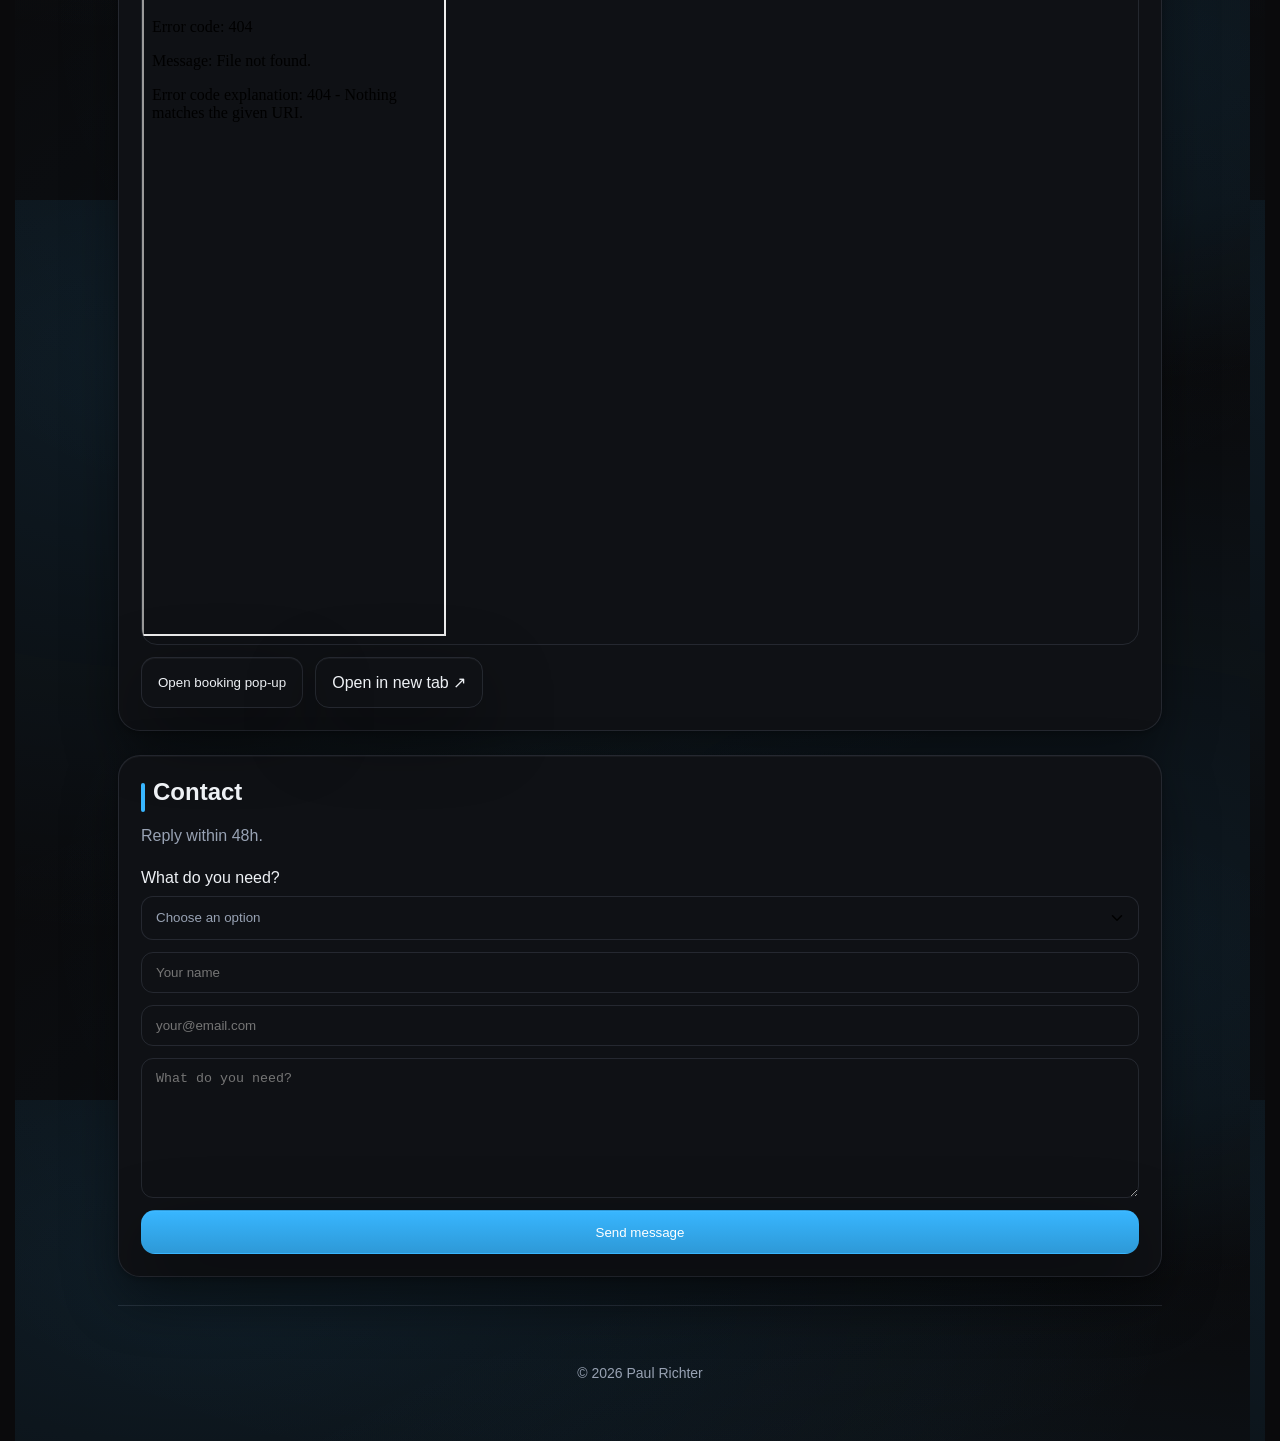
==== commit b8d8af0a: "Update index.html" ====
--- a/index.html
+++ b/index.html
@@ -9,6 +9,11 @@
   <meta name="theme-color" content="#121212" media="(prefers-color-scheme: dark)">
   <title>Paul Richter – Video Editor & Videographer</title>
   <meta name="description" content="Cinematic video and short-form content for brands, events, and private clients. Based in Munich." />
+
+  <!-- Google Calendar Scheduling Button assets (für Pop-up-Button) -->
+  <link rel="stylesheet" href="https://calendar.google.com/calendar/scheduling-button-script.css">
+  <script src="https://calendar.google.com/calendar/scheduling-button-script.js" async></script>
+
   <style>
     html{scrollbar-gutter:stable both-edges}
     :root{
@@ -54,7 +59,6 @@
       background-attachment: fixed;
     }
 
-    /* leichte Überlagerung für Frost-Effekt im Light Mode */
     .light body::before{
       content:"";
       position:fixed;
@@ -240,7 +244,6 @@
       box-shadow:0 30px 90px rgba(0,0,0,.5); padding:22px;
       animation:modalZoomIn .18s cubic-bezier(.2,.8,.2,1) both;
     }
-    /* im Modal: die verschobene Card nicht doppelt rahmen */
     .modalized > .card{ background:transparent; border:0; box-shadow:none; padding:0; }
 
     .modal-out{animation:modalZoomOut .14s ease-in both}
@@ -250,16 +253,12 @@
       position:absolute; top:10px; right:10px;
       border:1px solid var(--line); background:var(--elev); color:var(--txt);
       border-radius:12px; padding:8px 12px; cursor:pointer; min-height:36px;
-      z-index:101; /* immer über allem */
-    }
-    /* Größere Klickfläche */
-    .close-btn::after{
-      content:""; position:absolute; inset:-8px; border-radius:14px;
-    }
+      z-index:101;
+    }
+    .close-btn::after{ content:""; position:absolute; inset:-8px; border-radius:14px; }
 
     @media (prefers-reduced-motion: reduce){ *{ animation-duration:.001ms !important; transition-duration:.001ms !important; } }
 
-    /* Frosted-Glass/Vignette unter dem Noise — DARK ONLY */
     body:not(.light)::before{
       content:"";
       position:fixed;
@@ -278,10 +277,8 @@
       background-image:url("data:image/svg+xml;utf8,<svg xmlns='http://www.w3.org/2000/svg' width='140' height='140' viewBox='0 0 140 140'><filter id='n'><feTurbulence type='fractalNoise' baseFrequency='0.8' numOctaves='2' stitchTiles='stitch'/><feColorMatrix type='saturate' values='0'/><feComponentTransfer><feFuncA type='table' tableValues='0 0 0 0 .04 .06 .04 0 0 0'/></feComponentTransfer></filter><rect width='100%' height='100%' filter='url(%23n)'/></svg>");
       opacity:.35; mix-blend-mode:soft-light;
     }
-    /* Noise im Light-Mode dezenter */
     .light body::after{ opacity:.18; mix-blend-mode:normal; }
 
-    /* @saes_school glow link */
     .saes{font-weight:600; position:relative; text-decoration:underline; text-underline-offset:2px; transition: text-shadow .15s ease, transform .15s ease, box-shadow .15s ease; border-radius:8px; padding:2px 4px}
     .saes:hover,.saes:focus-visible{ text-shadow:0 0 6px color-mix(in oklab, var(--brand) 65%, transparent),0 0 18px color-mix(in oklab, var(--brand) 35%, transparent); transform: translateY(-1px); outline:none; box-shadow: 0 0 0 2px color-mix(in oklab, var(--brand) 25%, transparent) inset }
     .light .saes:hover,.light .saes:focus-visible{ text-shadow:0 0 7px color-mix(in oklab, var(--brand) 55%, transparent),0 0 18px color-mix(in oklab, var(--brand) 28%, transparent); box-shadow: 0 0 0 2px color-mix(in oklab, var(--brand) 18%, transparent) inset }
@@ -384,6 +381,37 @@
       </div>
     </section>
 
+    <!-- >>> NEUER BEREICH: Termin buchen (VOR "Contact") <<< -->
+    <section class="card" id="booking" style="margin-top:24px;">
+      <h2 class="section-title" data-i18n="bookingTitle">Book a call</h2>
+      <p class="muted" data-i18n="bookingSubtitle">
+        Quick intro call to discuss your project. Online via Google Meet.
+      </p>
+
+      <!-- Inline-Einbettung – ERSETZE DIESE URL mit deiner echten Scheduling-URL -->
+      <div class="booking-embed" style="border:1px solid var(--line); border-radius:16px; overflow:hidden;">
+        <iframe
+          id="gcalInline"
+          src="YOUR_SCHEDULING_URL_HERE"  <!-- <<< HIER DEINE URL einsetzen -->
+          style="width:100%; height:700px; border:0;"
+          loading="lazy"
+          referrerpolicy="no-referrer-when-downgrade"
+          title="Schedule a meeting">
+        </iframe>
+      </div>
+
+      <!-- Offizieller Google-Pop-up-Button Mount -->
+      <div id="gcalButtonMount" style="margin-top:12px;"></div>
+
+      <!-- Eigener Button im Seitendesign -->
+      <div style="margin-top:12px; display:flex; gap:12px; flex-wrap:wrap;">
+        <button class="btn" id="openBookingPopup" data-i18n="bookingPopup">Open booking pop-up</button>
+        <a class="btn ghost" id="openBookingLink" target="_blank" rel="noreferrer" data-i18n="bookingOpenNewTab">
+          Open in new tab ↗
+        </a>
+      </div>
+    </section>
+
     <section class="card" id="contact" style="margin-top:24px;">
       <h2 class="section-title" data-i18n="contactTitle">Contact</h2>
       <p class="muted" data-i18n="replyLine">Reply within 48h.</p>
@@ -462,6 +490,13 @@
         svcEditT:"Editing",svcEditD:"Video editing, precise, cohesive and tailored to your style.",
         svcShortT:"Formats",svcShortD:"Short-form content & long videos, individually edited.",
         svcOpsT:"Management",svcOpsD:"Account management, scheduling, and execution.",
+
+        /* >>> NEU: Booking i18n <<< */
+        bookingTitle:"Book a call",
+        bookingSubtitle:"Quick intro call to discuss your project. Online via Google Meet.",
+        bookingPopup:"Open booking pop-up",
+        bookingOpenNewTab:"Open in new tab ↗",
+
         contactTitle:"Contact",replyLine:"Reply within 48h.",
         phName:"Your name",phEmail:"your@email.com",phMsg:"What do you need?",
         sendBtn:"Send message",
@@ -485,6 +520,13 @@
         svcEditT:"Schnitt",svcEditD:"Videoschnitt, präzise, stimmig und auf euren Stil abgestimmt.",
         svcShortT:"Formate",svcShortD:"Short-Form-Content & lange Videos, individuell geschnitten.",
         svcOpsT:"Management",svcOpsD:"Account-Management, Planung und Umsetzung.",
+
+        /* >>> NEU: Booking i18n <<< */
+        bookingTitle:"Termin buchen",
+        bookingSubtitle:"Kurzes Kennenlernen, um dein Projekt zu besprechen. Online über Google Meet.",
+        bookingPopup:"Termin-Pop-up öffnen",
+        bookingOpenNewTab:"In neuem Tab öffnen ↗",
+
         contactTitle:"Kontakt",replyLine:"Antwort innerhalb von 48 Stunden.",
         phName:"Dein Name",phEmail:"dein@mail.com",phMsg:"Worum geht’s?",
         sendBtn:"Nachricht senden",
@@ -517,9 +559,8 @@
     const contactCard=document.getElementById('contact');
     const linksCard=document.getElementById('links');
 
-    // ===== Modal-Mechanik: Sektion verschieben (nicht klonen) + stabiler Scroll-Lock auf <html> =====
+    // ===== Modal-Mechanik
     function makeModalFrom(section){
-      // Platzhalter mit gleicher Höhe/Margins → kein Nachrutschen
       const ph = document.createElement('div');
       const rect = section.getBoundingClientRect();
       const cs = getComputedStyle(section);
@@ -530,23 +571,19 @@
       ph.style.visibility = 'hidden';
       section.parentNode.insertBefore(ph, section);
 
-      // Modal-Container
       const modal = document.createElement('div');
       modal.className = 'modalized';
       modal.setAttribute('role','dialog');
       modal.setAttribute('aria-modal','true');
 
-      // Close-Button (größere Klickfläche)
       const x=document.createElement('button');
       x.className='close-btn'; x.type='button'; x.setAttribute('aria-label','Close'); x.textContent='✕';
       x.addEventListener('click', ()=>closeModal(modal, section, ph));
       modal.appendChild(x);
 
-      // Sektion ins Modal verschieben
       modal.appendChild(section);
       document.body.appendChild(modal);
 
-      // Root-Scroller sperren (kein Links/Rechts-Wackler)
       const rootEl = document.documentElement;
       const sw = window.innerWidth - rootEl.clientWidth;
       rootEl.style.overflow = 'hidden';
@@ -568,12 +605,10 @@
       if(!modal) return;
       modal.classList.add('modal-out'); backdrop.classList.remove('visible');
       modal.addEventListener('animationend', ()=>{
-        // Sektion zurück
         placeholder.parentNode.insertBefore(section, placeholder);
         placeholder.remove();
         modal.remove();
 
-        // Root-Scroller zurücksetzen
         const rootEl = document.documentElement;
         rootEl.style.overflow = '';
         rootEl.style.paddingRight = '';
@@ -609,7 +644,6 @@
       setTimeout(()=> t.style.opacity='0', 2200);
     }
 
-    // === Validierung (erst nach Submit; danach feldweise live) ===
     const $ = sel => document.querySelector(sel);
     function errorText(id){
       const lang = document.documentElement.lang || 'en';
@@ -659,8 +693,7 @@
             form.reset();
             ['need','name','email','message'].forEach(id=>{
               const el=document.getElementById(id);
-              const map={need:'#needErr',name:'#nameErr',email:'#emailErr',message:'#msgErr'};
-              setErr(el,false,map[id]);
+              const map={need:'#needErr',name:'#nameErr',email:'#emailErr',message:'#msgErr'}; setErr(el,false,map[id]);
             });
             const lang = document.documentElement.lang || 'en';
             successBox.style.display='block';
@@ -707,6 +740,50 @@
 
       io.observe(contact); io.observe(footer);
     })();
+
+    /* ===============================
+       GOOGLE BOOKING: URL + Buttons
+       =============================== */
+
+    // <<< ERSETZE DIESE URL MIT DEINER EIGENEN Scheduling-URL (aus Google Calendar "Terminbuchungsseite teilen") >>>
+    const SCHED_URL = "YOUR_SCHEDULING_URL_HERE";
+
+    // Link-Button auf die richtige URL setzen
+    const openBookingLink = document.getElementById('openBookingLink');
+    if (openBookingLink) openBookingLink.href = SCHED_URL;
+
+    // Offiziellen Google-Button in #gcalButtonMount rendern
+    window.addEventListener('load', function() {
+      try{
+        if (window.calendar && calendar.schedulingButton && document.getElementById('gcalButtonMount')) {
+          calendar.schedulingButton.load({
+            url: SCHED_URL,
+            color: '#38b6ff',
+            label: document.documentElement.lang === 'de' ? 'Termin buchen' : 'Book a call'
+          }, { target: document.getElementById('gcalButtonMount') });
+        }
+      } catch(e) {}
+    });
+
+    // Eigener Button → Pop-up öffnen (Fallback: neuer Tab)
+    const openPopup = document.getElementById('openBookingPopup');
+    if (openPopup) {
+      openPopup.addEventListener('click', function(){
+        if (window.calendar && calendar.schedulingButton) {
+          try { calendar.schedulingButton.open({ url: SCHED_URL }); return; }
+          catch(e) {}
+        }
+        window.open(SCHED_URL, '_blank', 'noopener,noreferrer');
+      });
+    }
+
+    // Kleine Responsive-Anpassung der Iframe-Höhe
+    (function(){
+      const iframe = document.getElementById('gcalInline');
+      if(!iframe) return;
+      const setH = () => { iframe.style.height = (window.innerWidth < 560 ? 740 : 700) + 'px'; };
+      setH(); window.addEventListener('resize', setH);
+    })();
   </script>
 </body>
 </html>
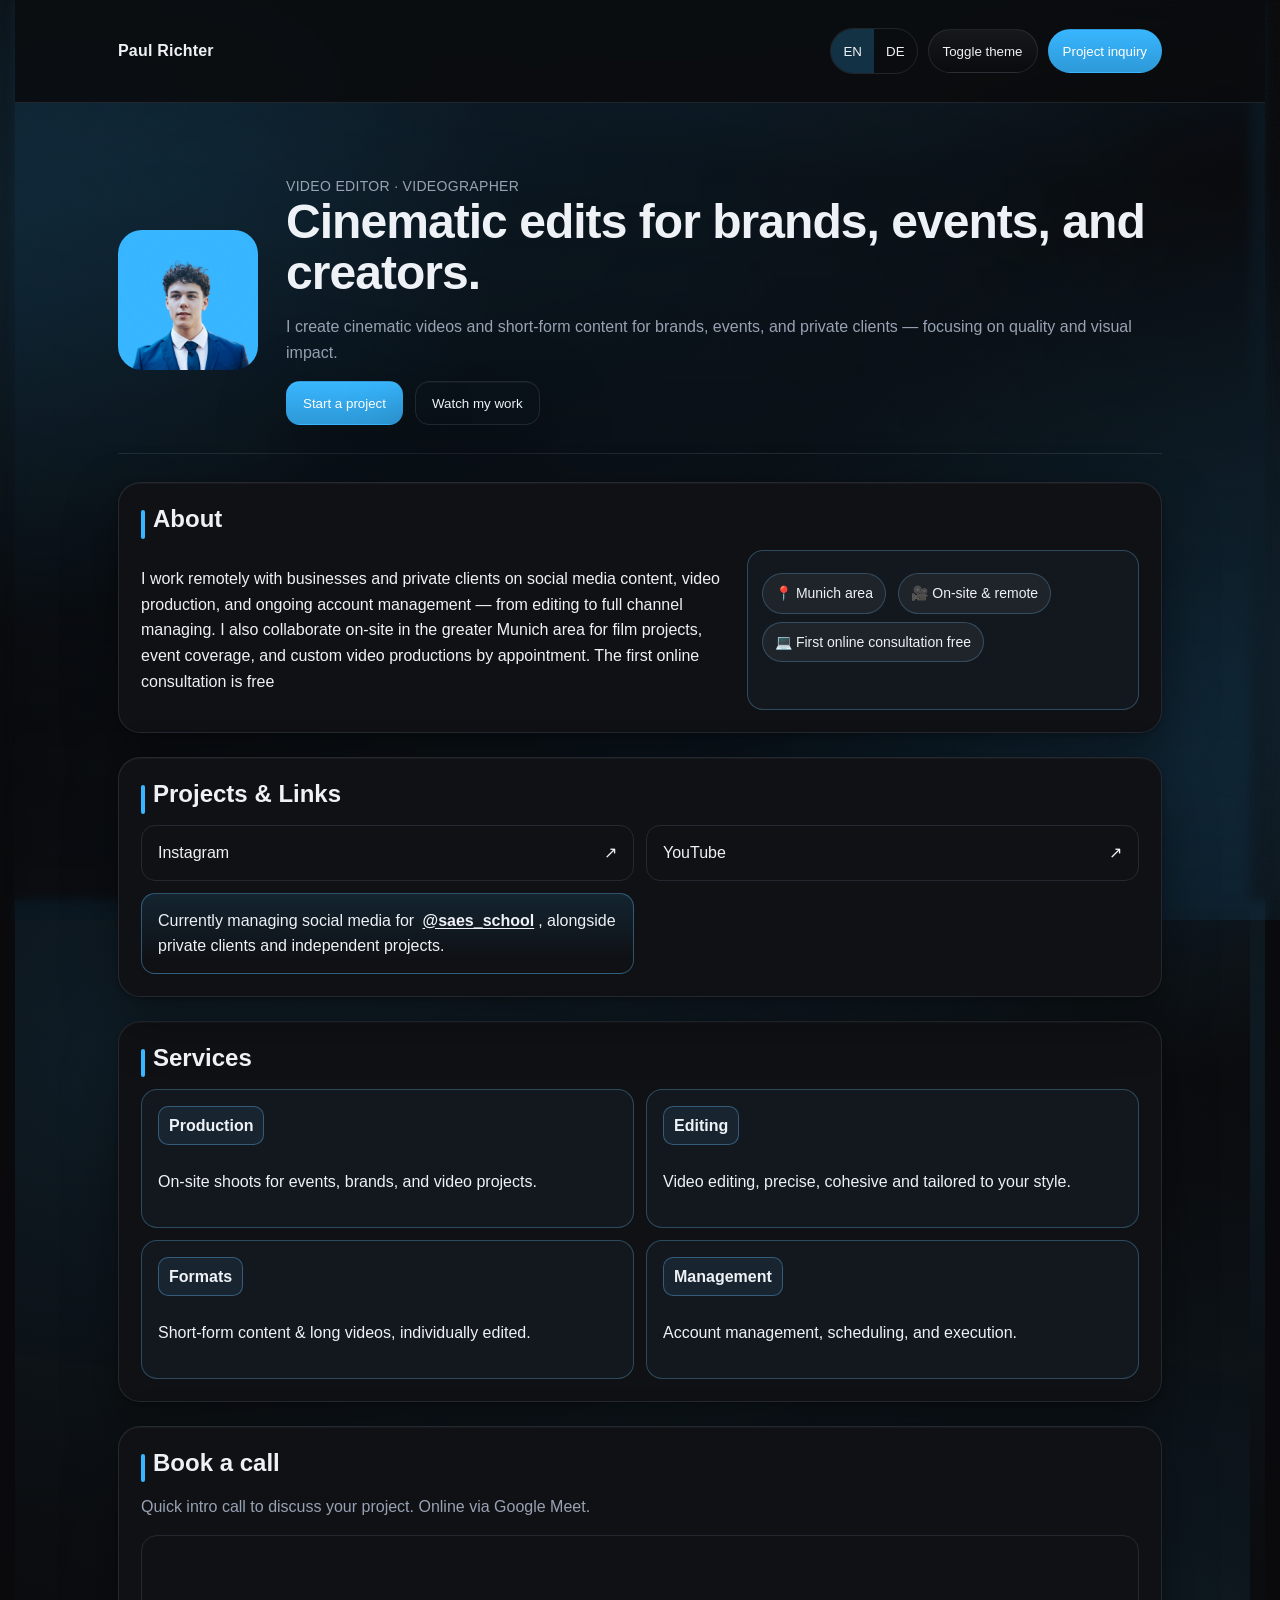
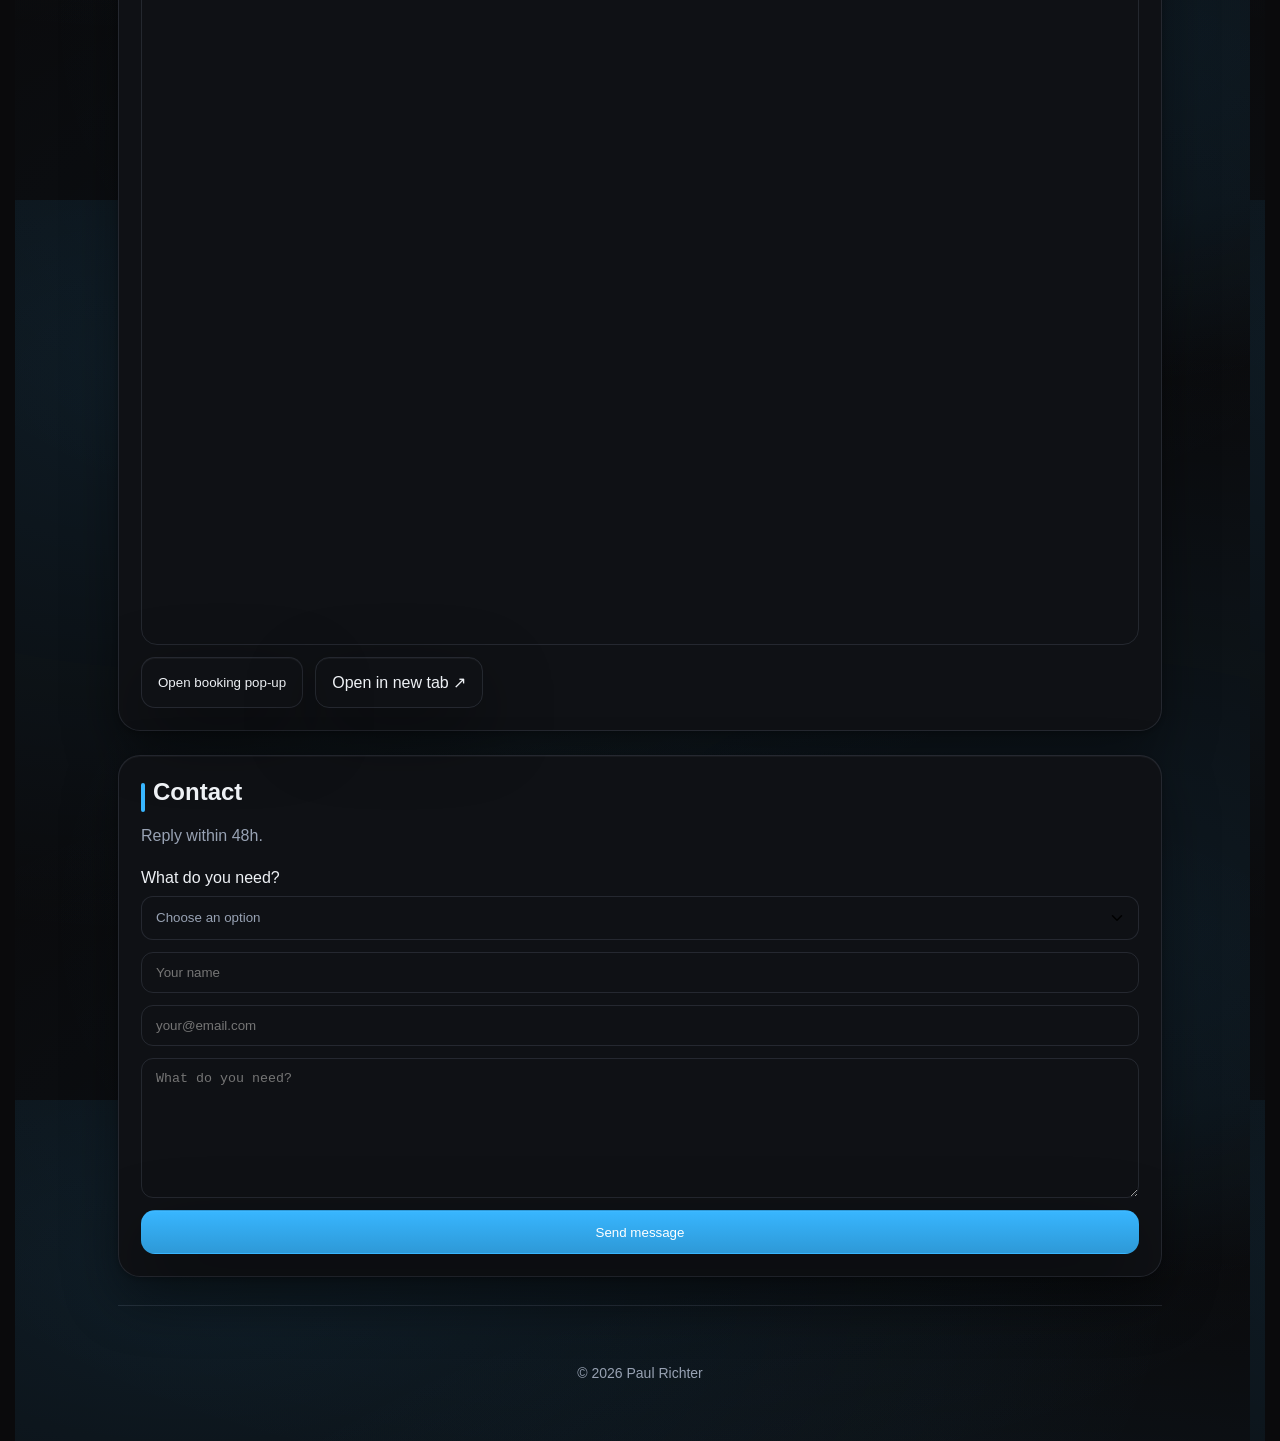
==== commit 158c1733: "Update index.html" ====
--- a/index.html
+++ b/index.html
@@ -388,11 +388,11 @@
         Quick intro call to discuss your project. Online via Google Meet.
       </p>
 
-      <!-- Inline-Einbettung – ERSETZE DIESE URL mit deiner echten Scheduling-URL -->
+      <!-- Inline-Einbettung – feste Scheduling-URL -->
       <div class="booking-embed" style="border:1px solid var(--line); border-radius:16px; overflow:hidden;">
         <iframe
           id="gcalInline"
-          src="YOUR_SCHEDULING_URL_HERE"  <!-- <<< HIER DEINE URL einsetzen -->
+          src="https://calendar.app.google/a42ygzzyfAQxMtMs7"
           style="width:100%; height:700px; border:0;"
           loading="lazy"
           referrerpolicy="no-referrer-when-downgrade"
@@ -490,13 +490,10 @@
         svcEditT:"Editing",svcEditD:"Video editing, precise, cohesive and tailored to your style.",
         svcShortT:"Formats",svcShortD:"Short-form content & long videos, individually edited.",
         svcOpsT:"Management",svcOpsD:"Account management, scheduling, and execution.",
-
-        /* >>> NEU: Booking i18n <<< */
         bookingTitle:"Book a call",
         bookingSubtitle:"Quick intro call to discuss your project. Online via Google Meet.",
         bookingPopup:"Open booking pop-up",
         bookingOpenNewTab:"Open in new tab ↗",
-
         contactTitle:"Contact",replyLine:"Reply within 48h.",
         phName:"Your name",phEmail:"your@email.com",phMsg:"What do you need?",
         sendBtn:"Send message",
@@ -520,13 +517,10 @@
         svcEditT:"Schnitt",svcEditD:"Videoschnitt, präzise, stimmig und auf euren Stil abgestimmt.",
         svcShortT:"Formate",svcShortD:"Short-Form-Content & lange Videos, individuell geschnitten.",
         svcOpsT:"Management",svcOpsD:"Account-Management, Planung und Umsetzung.",
-
-        /* >>> NEU: Booking i18n <<< */
         bookingTitle:"Termin buchen",
         bookingSubtitle:"Kurzes Kennenlernen, um dein Projekt zu besprechen. Online über Google Meet.",
         bookingPopup:"Termin-Pop-up öffnen",
         bookingOpenNewTab:"In neuem Tab öffnen ↗",
-
         contactTitle:"Kontakt",replyLine:"Antwort innerhalb von 48 Stunden.",
         phName:"Dein Name",phEmail:"dein@mail.com",phMsg:"Worum geht’s?",
         sendBtn:"Nachricht senden",
@@ -744,9 +738,7 @@
     /* ===============================
        GOOGLE BOOKING: URL + Buttons
        =============================== */
-
-    // <<< ERSETZE DIESE URL MIT DEINER EIGENEN Scheduling-URL (aus Google Calendar "Terminbuchungsseite teilen") >>>
-    const SCHED_URL = "YOUR_SCHEDULING_URL_HERE";
+    const SCHED_URL = "https://calendar.app.google/a42ygzzyfAQxMtMs7";
 
     // Link-Button auf die richtige URL setzen
     const openBookingLink = document.getElementById('openBookingLink');
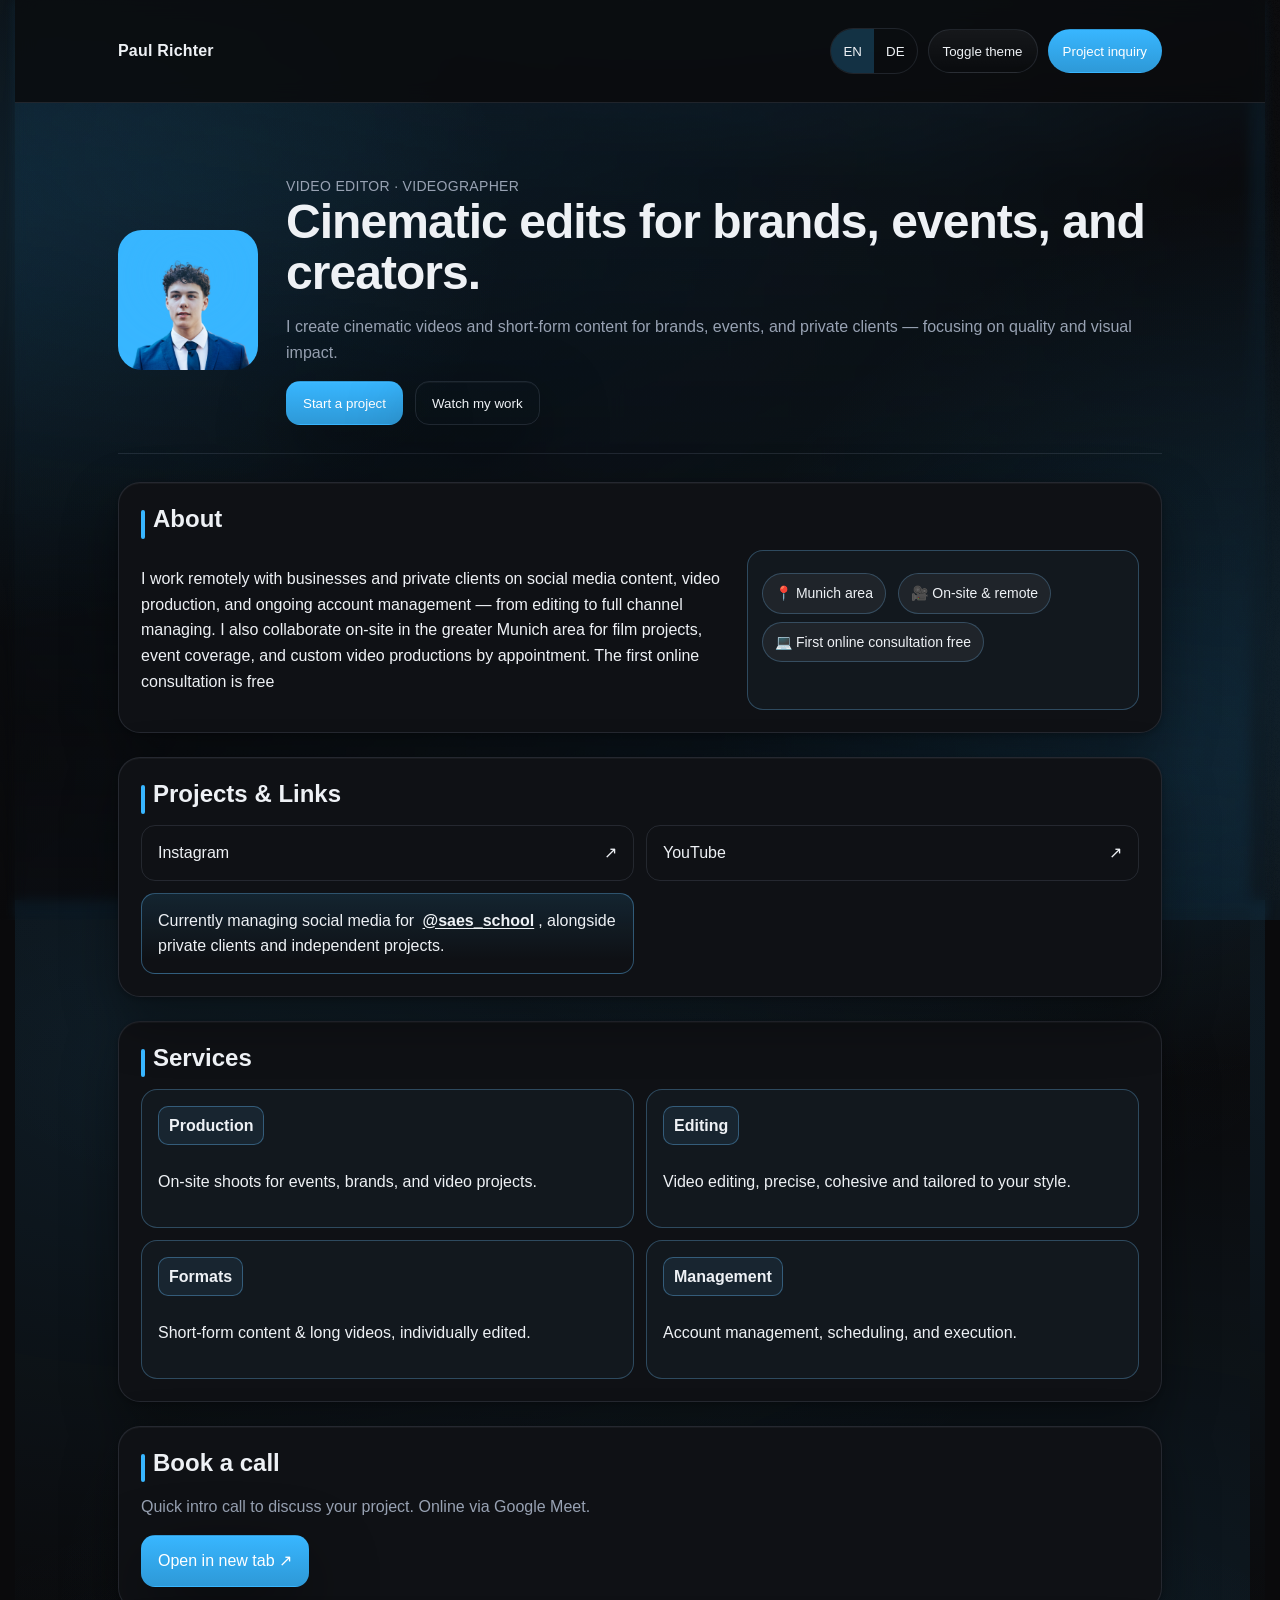
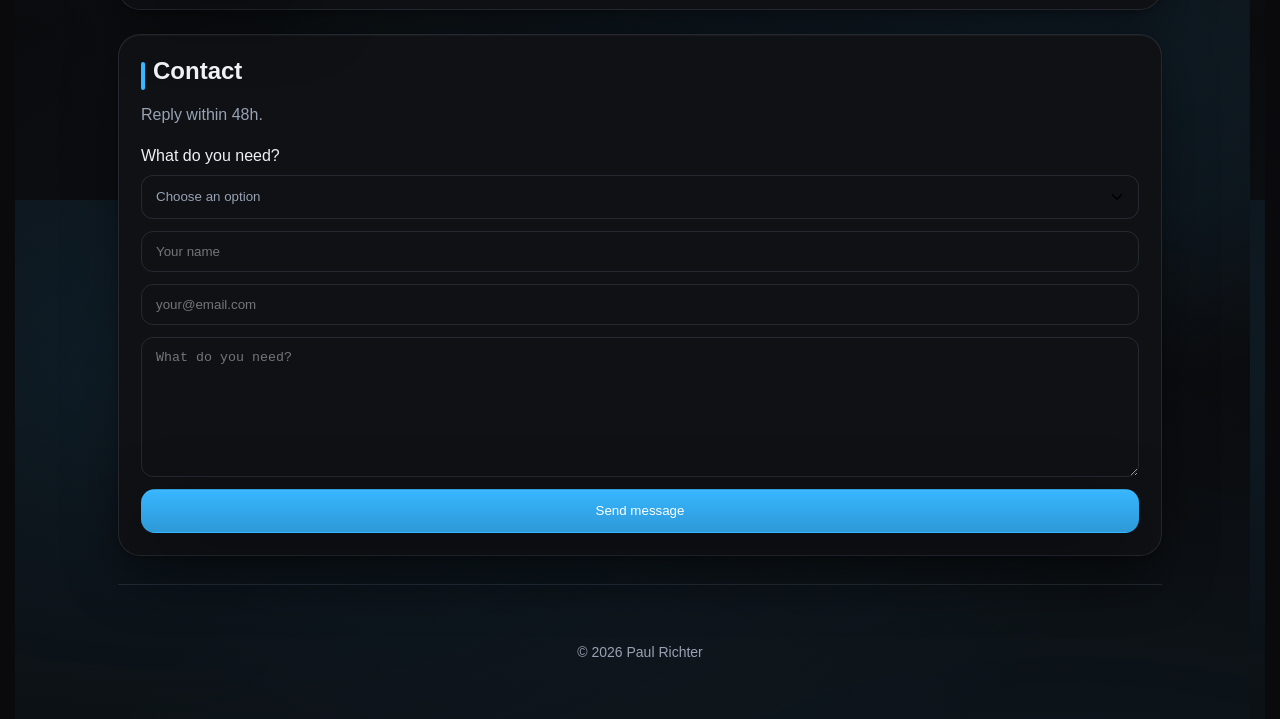
==== commit f4979db7: "Update index.html" ====
--- a/index.html
+++ b/index.html
@@ -9,28 +9,18 @@
   <meta name="theme-color" content="#121212" media="(prefers-color-scheme: dark)">
   <title>Paul Richter – Video Editor & Videographer</title>
   <meta name="description" content="Cinematic video and short-form content for brands, events, and private clients. Based in Munich." />
-
-  <!-- Google Calendar Scheduling Button assets (für Pop-up-Button) -->
-  <link rel="stylesheet" href="https://calendar.google.com/calendar/scheduling-button-script.css">
-  <script src="https://calendar.google.com/calendar/scheduling-button-script.js" async></script>
-
   <style>
     html{scrollbar-gutter:stable both-edges}
     :root{
       --bg:#0a0a0c; --elev:#0f1115; --txt:#eef1f5; --muted:#98a2b3;
       --line:rgba(148,163,184,.16); --brand:#38b6ff; --ring:rgba(56,182,255,.55);
       --radius:22px; --shadow:0 24px 70px rgba(0,0,0,.40);
-
-      /* << weicher, farbiger Background (ersetzt) >> */
       --surface-grad:
         radial-gradient(1600px 900px at 15% 20%, rgba(56,182,255,.10), transparent 62%),
         radial-gradient(1600px 900px at 85% 80%, rgba(56,182,255,.09), transparent 64%),
         radial-gradient(1200px 700px at 50% -12%, rgba(56,182,255,.06), transparent 72%),
         radial-gradient(1400px 800px at 50% 120%, rgba(56,182,255,.05), transparent 70%);
-
-      --hero-glow:
-        radial-gradient(1100px 520px at 80% -18%, rgba(56,182,255,.13), transparent 68%);
-
+      --hero-glow: radial-gradient(1100px 520px at 80% -18%, rgba(56,182,255,.13), transparent 68%);
       --capsule-bg: rgba(255,255,255,.055);
       --safe-top: env(safe-area-inset-top, 0px);
       --safe-bottom: env(safe-area-inset-bottom, 0px);
@@ -40,8 +30,6 @@
       --lh-tight: 1.05;
       --lh-default: 1.6;
     }
-
-    /* ---------- LIGHT THEME VARS (KORREKT GESCHLOSSEN) ---------- */
     .light{
       --bg:#f6f8fb; --elev:#ffffff; --txt:#0b1020; --muted:#5b6573;
       --line:rgba(15,23,42,.12); --brand:#38b6ff; --ring:rgba(56,182,255,.35);
@@ -49,8 +37,6 @@
       --capsule-bg: rgba(2,6,23,.04);
       --hero-glow: radial-gradient(900px 480px at 88% -18%, rgba(56,182,255,.16), transparent 65%);
     }
-
-    /* ---------- LIGHT BODY: heller Verlauf + sanfte blaue Radials ---------- */
     .light body{
       background:
         radial-gradient(1200px 800px at 15% 25%, rgba(56,182,255,.08), transparent 65%),
@@ -58,24 +44,14 @@
         linear-gradient(180deg, #f0f6ff 0%, #e4ecfa 100%);
       background-attachment: fixed;
     }
-
     .light body::before{
-      content:"";
-      position:fixed;
-      inset:-20px;
-      pointer-events:none;
-      z-index:-1;
+      content:""; position:fixed; inset:-20px; pointer-events:none; z-index:-1;
       background:
         radial-gradient(900px 620px at -8% 28%, rgba(56,182,255,.12), transparent 72%),
         radial-gradient(1000px 700px at 108% 72%, rgba(56,182,255,.10), transparent 74%);
       backdrop-filter: saturate(120%) blur(6px);
     }
-
-    .light .nav-wrap{
-      background: color-mix(in oklab, white 78%, transparent);
-      border-bottom-color: color-mix(in oklab, black 8%, transparent);
-      backdrop-filter: blur(10px);
-    }
+    .light .nav-wrap{ background: color-mix(in oklab, white 78%, transparent); border-bottom-color: color-mix(in oklab, black 8%, transparent); backdrop-filter: blur(10px); }
     .light .pill, .light #themeToggle, .light .btn.ghost{ color: var(--txt) !important; }
     .light .pill{ border-color: color-mix(in oklab, black 12%, transparent); background: linear-gradient(180deg, rgba(255,255,255,.8), rgba(255,255,255,.55)); }
     .light .card{ background: var(--elev); border-color: color-mix(in oklab, black 12%, transparent); box-shadow: var(--shadow); }
@@ -111,13 +87,7 @@
     .logo{font-weight:650; letter-spacing:.2px; white-space:nowrap}
     .group{display:flex; gap:10px; align-items:center; flex-wrap:nowrap; min-width:0}
 
-    .pill{
-      display:inline-flex; align-items:center; gap:10px; padding:10px 14px; border-radius:999px;
-      border:1px solid var(--line);
-      background:linear-gradient(180deg, rgba(255,255,255,.05), rgba(255,255,255,0));
-      transition:transform .15s ease, border-color .15s ease, box-shadow .15s ease; cursor:pointer; color:var(--txt);
-      min-height:44px;
-    }
+    .pill{ display:inline-flex; align-items:center; gap:10px; padding:10px 14px; border-radius:999px; border:1px solid var(--line); background:linear-gradient(180deg, rgba(255,255,255,.05), rgba(255,255,255,0)); transition:transform .15s ease, border-color .15s ease, box-shadow .15s ease; cursor:pointer; color:var(--txt); min-height:44px; }
     .pill:hover{transform:translateY(-1px); border-color:var(--ring)}
     .pill.primary{color:#fff; border-color:transparent; background:linear-gradient(180deg, var(--brand), color-mix(in oklab, var(--brand) 88%, black))}
     .lang-toggle{display:flex; border-radius:999px; overflow:hidden; border:1px solid var(--line); flex:0 0 auto}
@@ -135,14 +105,7 @@
     .kicker{color:var(--muted); font-size:14px; text-transform:uppercase; letter-spacing:.32px}
     .muted{color:var(--muted)}
     .cta{display:flex; gap:12px; margin-top:16px; flex-wrap:wrap}
-    .btn{
-      display:inline-flex; align-items:center; justify-content:center; gap:10px;
-      padding:12px 16px; border-radius:14px; border:1px solid var(--line);
-      background:var(--elev);
-      box-shadow:0 1px 0 rgba(255,255,255,.04) inset, var(--shadow);
-      transition:transform .15s ease, border-color .15s ease, filter .1s ease, box-shadow .15s ease; color:var(--txt);
-      min-height:44px;
-    }
+    .btn{ display:inline-flex; align-items:center; justify-content:center; gap:10px; padding:12px 16px; border-radius:14px; border:1px solid var(--line); background:var(--elev); box-shadow:0 1px 0 rgba(255,255,255,.04) inset, var(--shadow); transition:transform .15s ease, border-color .15s ease, filter .1s ease, box-shadow .15s ease; color:var(--txt); min-height:44px; }
     .btn:hover{transform:translateY(-1px); border-color:var(--ring)}
     .btn:active{transform:translateY(0); filter:brightness(.98)}
     .btn.primary{background:linear-gradient(180deg, var(--brand), color-mix(in oklab, var(--brand) 88%, black)); color:#fff; border-color:transparent}
@@ -197,14 +160,8 @@
       min-height:120px;
     }
     .feature:hover{ border-color: color-mix(in oklab, var(--brand) 55%, var(--line)); box-shadow:0 0 0 2px color-mix(in oklab, var(--brand) 22%, transparent) inset; transform:translateY(-1px); }
-    .feature h3{
-      margin:0 0 8px; font-size:16px;
-      background: color-mix(in oklab,var(--brand) 14%, var(--elev));
-      border:1px solid color-mix(in oklab,var(--brand) 28%, var(--line));
-      display:inline-block; padding:6px 10px; border-radius:10px;
-    }
-
-    /* === Form === */
+    .feature h3{ margin:0 0 8px; font-size:16px; background: color-mix(in oklab,var(--brand) 14%, var(--elev)); border:1px solid color-mix(in oklab,var(--brand) 28%, var(--line)); display:inline-block; padding:6px 10px; border-radius:10px; }
+
     form{display:grid; gap:12px; margin-top:8px}
     input,textarea,select{width:100%; padding:12px 14px; border-radius:12px; border:1px solid var(--line); background:transparent; color:var(--txt)}
     input:focus,textarea:focus,select:focus{outline:none; box-shadow:0 0 0 6px color-mix(in oklab,var(--brand) 35%, transparent)}
@@ -215,21 +172,13 @@
     [aria-invalid="true"]{border-color:rgba(255,107,107,.6)}
     .success-block{background: color-mix(in oklab, var(--brand) 8%, var(--elev)); border:1px solid color-mix(in oklab, var(--brand) 28%, var(--line)); border-radius:16px; padding:16px; margin-top:12px}
 
-    /* Select – Dark/Light, Pfeil & Popup-Farben */
-    select{
-      -webkit-appearance: none; appearance: none;
-      background-color: var(--elev); color: var(--txt);
-      border: 1px solid var(--line); border-radius: 12px;
-      padding: 12px 40px 12px 14px; line-height: 1.2; min-height: 44px;
-      background-image: url("data:image/svg+xml;utf8,<svg xmlns='http://www.w3.org/2000/svg' width='20' height='20' viewBox='0 0 24 24' fill='none' stroke='currentColor' stroke-width='2' stroke-linecap='round' stroke-linejoin='round'><polyline points='6 9 12 15 18 9'/></svg>");
-      background-repeat:no-repeat; background-position:right 12px center; background-size:18px 18px; color-scheme: dark light;
-    }
-    .light select{ background-color:#ffffff; }
-    select:required:invalid{ color: var(--muted); }
-    select option[value=""]{ color: var(--muted); }
-    select option{ color: var(--txt); background-color: var(--elev); }
-    .light select option{ color:#0b1020; background-color:#fff; }
-    select::-ms-expand{ display:none; }
+    select{-webkit-appearance:none;appearance:none;background-color:var(--elev);color:var(--txt);border:1px solid var(--line);border-radius:12px;padding:12px 40px 12px 14px;line-height:1.2;min-height:44px;background-image:url("data:image/svg+xml;utf8,<svg xmlns='http://www.w3.org/2000/svg' width='20' height='20' viewBox='0 0 24 24' fill='none' stroke='currentColor' stroke-width='2' stroke-linecap='round' stroke-linejoin='round'><polyline points='6 9 12 15 18 9'/></svg>");background-repeat:no-repeat;background-position:right 12px center;background-size:18px 18px;color-scheme: dark light;}
+    .light select{background:#fff}
+    select:required:invalid{color:var(--muted)}
+    select option[value=""]{color:var(--muted)}
+    select option{color:var(--txt);background-color:var(--elev)}
+    .light select option{color:#0b1020;background-color:#fff}
+    select::-ms-expand{display:none}
 
     footer{ color:var(--muted); font-size:14px; text-align:center; padding:28px 0 }
 
@@ -245,33 +194,22 @@
       animation:modalZoomIn .18s cubic-bezier(.2,.8,.2,1) both;
     }
     .modalized > .card{ background:transparent; border:0; box-shadow:none; padding:0; }
-
     .modal-out{animation:modalZoomOut .14s ease-in both}
     @keyframes modalZoomIn{from{transform:translate(-50%,0) scale(.96);opacity:.9}to{transform:translate(-50%,0) scale(1);opacity:1}}
     @keyframes modalZoomOut{from{transform:translate(-50%,0) scale(1);opacity:1}to{transform:translate(-50%,0) scale(.96);opacity:.9}}
-    .close-btn{
-      position:absolute; top:10px; right:10px;
-      border:1px solid var(--line); background:var(--elev); color:var(--txt);
-      border-radius:12px; padding:8px 12px; cursor:pointer; min-height:36px;
-      z-index:101;
-    }
+    .close-btn{ position:absolute; top:10px; right:10px; border:1px solid var(--line); background:var(--elev); color:var(--txt); border-radius:12px; padding:8px 12px; cursor:pointer; min-height:36px; z-index:101; }
     .close-btn::after{ content:""; position:absolute; inset:-8px; border-radius:14px; }
 
     @media (prefers-reduced-motion: reduce){ *{ animation-duration:.001ms !important; transition-duration:.001ms !important; } }
 
     body:not(.light)::before{
-      content:"";
-      position:fixed;
-      inset:-20px;
-      pointer-events:none;
-      z-index:-1;
+      content:""; position:fixed; inset:-20px; pointer-events:none; z-index:-1;
       background:
         radial-gradient(900px 600px at -10% 25%, rgba(56,182,255,.14), transparent 72%),
         radial-gradient(1000px 700px at 110% 75%, rgba(56,182,255,.14), transparent 74%),
         linear-gradient(180deg, rgba(8,12,16,0.00) 0%, rgba(8,12,16,0.35) 38%, rgba(8,12,16,0.52) 62%, rgba(8,12,16,0.00) 100%);
       backdrop-filter: saturate(120%) blur(6px);
     }
-
     body::after{
       content:""; position:fixed; inset:0; pointer-events:none; z-index:-1;
       background-image:url("data:image/svg+xml;utf8,<svg xmlns='http://www.w3.org/2000/svg' width='140' height='140' viewBox='0 0 140 140'><filter id='n'><feTurbulence type='fractalNoise' baseFrequency='0.8' numOctaves='2' stitchTiles='stitch'/><feColorMatrix type='saturate' values='0'/><feComponentTransfer><feFuncA type='table' tableValues='0 0 0 0 .04 .06 .04 0 0 0'/></feComponentTransfer></filter><rect width='100%' height='100%' filter='url(%23n)'/></svg>");
@@ -381,32 +319,15 @@
       </div>
     </section>
 
-    <!-- >>> NEUER BEREICH: Termin buchen (VOR "Contact") <<< -->
+    <!-- >>> NEUER BEREICH: Termin buchen (ohne Embed, öffnet in neuem Tab) <<< -->
     <section class="card" id="booking" style="margin-top:24px;">
       <h2 class="section-title" data-i18n="bookingTitle">Book a call</h2>
       <p class="muted" data-i18n="bookingSubtitle">
         Quick intro call to discuss your project. Online via Google Meet.
       </p>
 
-      <!-- Inline-Einbettung – feste Scheduling-URL -->
-      <div class="booking-embed" style="border:1px solid var(--line); border-radius:16px; overflow:hidden;">
-        <iframe
-          id="gcalInline"
-          src="https://calendar.app.google/a42ygzzyfAQxMtMs7"
-          style="width:100%; height:700px; border:0;"
-          loading="lazy"
-          referrerpolicy="no-referrer-when-downgrade"
-          title="Schedule a meeting">
-        </iframe>
-      </div>
-
-      <!-- Offizieller Google-Pop-up-Button Mount -->
-      <div id="gcalButtonMount" style="margin-top:12px;"></div>
-
-      <!-- Eigener Button im Seitendesign -->
-      <div style="margin-top:12px; display:flex; gap:12px; flex-wrap:wrap;">
-        <button class="btn" id="openBookingPopup" data-i18n="bookingPopup">Open booking pop-up</button>
-        <a class="btn ghost" id="openBookingLink" target="_blank" rel="noreferrer" data-i18n="bookingOpenNewTab">
+      <div style="display:flex;gap:12px;flex-wrap:wrap">
+        <a class="btn primary" id="openBookingLink" href="https://calendar.google.com/calendar/appointments/schedules/AcZssZ0GKzLkhN8EkXOmhpeDM_kc_Q2T9IEfZwm1KjTSMrR9_LcEDaX7vXX7p0kMRtyGevTdt9qdm7sT?gv=true" target="_blank" rel="noreferrer" data-i18n="bookingOpenNewTab">
           Open in new tab ↗
         </a>
       </div>
@@ -416,7 +337,6 @@
       <h2 class="section-title" data-i18n="contactTitle">Contact</h2>
       <p class="muted" data-i18n="replyLine">Reply within 48h.</p>
 
-      <!-- FormSubmit token -->
       <form id="contactForm" action="https://formsubmit.co/519546999335d55342a75243961835b7" method="POST" novalidate>
         <div class="field">
           <label for="need" data-i18n="needLabel">What do you need?</label>
@@ -492,7 +412,6 @@
         svcOpsT:"Management",svcOpsD:"Account management, scheduling, and execution.",
         bookingTitle:"Book a call",
         bookingSubtitle:"Quick intro call to discuss your project. Online via Google Meet.",
-        bookingPopup:"Open booking pop-up",
         bookingOpenNewTab:"Open in new tab ↗",
         contactTitle:"Contact",replyLine:"Reply within 48h.",
         phName:"Your name",phEmail:"your@email.com",phMsg:"What do you need?",
@@ -519,7 +438,6 @@
         svcOpsT:"Management",svcOpsD:"Account-Management, Planung und Umsetzung.",
         bookingTitle:"Termin buchen",
         bookingSubtitle:"Kurzes Kennenlernen, um dein Projekt zu besprechen. Online über Google Meet.",
-        bookingPopup:"Termin-Pop-up öffnen",
         bookingOpenNewTab:"In neuem Tab öffnen ↗",
         contactTitle:"Kontakt",replyLine:"Antwort innerhalb von 48 Stunden.",
         phName:"Dein Name",phEmail:"dein@mail.com",phMsg:"Worum geht’s?",
@@ -553,35 +471,25 @@
     const contactCard=document.getElementById('contact');
     const linksCard=document.getElementById('links');
 
-    // ===== Modal-Mechanik
     function makeModalFrom(section){
       const ph = document.createElement('div');
       const rect = section.getBoundingClientRect();
       const cs = getComputedStyle(section);
-      ph.style.display='block';
-      ph.style.height = rect.height + 'px';
-      ph.style.margin  = cs.margin;
-      ph.style.width   = '100%';
-      ph.style.visibility = 'hidden';
+      ph.style.display='block'; ph.style.height = rect.height + 'px'; ph.style.margin  = cs.margin; ph.style.width   = '100%'; ph.style.visibility = 'hidden';
       section.parentNode.insertBefore(ph, section);
 
       const modal = document.createElement('div');
-      modal.className = 'modalized';
-      modal.setAttribute('role','dialog');
-      modal.setAttribute('aria-modal','true');
+      modal.className = 'modalized'; modal.setAttribute('role','dialog'); modal.setAttribute('aria-modal','true');
 
       const x=document.createElement('button');
       x.className='close-btn'; x.type='button'; x.setAttribute('aria-label','Close'); x.textContent='✕';
       x.addEventListener('click', ()=>closeModal(modal, section, ph));
       modal.appendChild(x);
 
-      modal.appendChild(section);
-      document.body.appendChild(modal);
-
-      const rootEl = document.documentElement;
-      const sw = window.innerWidth - rootEl.clientWidth;
-      rootEl.style.overflow = 'hidden';
-      if (sw > 0) rootEl.style.paddingRight = sw + 'px';
+      modal.appendChild(section); document.body.appendChild(modal);
+
+      const rootEl = document.documentElement; const sw = window.innerWidth - rootEl.clientWidth;
+      rootEl.style.overflow = 'hidden'; if (sw > 0) rootEl.style.paddingRight = sw + 'px';
 
       backdrop.classList.add('visible');
 
@@ -600,13 +508,8 @@
       modal.classList.add('modal-out'); backdrop.classList.remove('visible');
       modal.addEventListener('animationend', ()=>{
         placeholder.parentNode.insertBefore(section, placeholder);
-        placeholder.remove();
-        modal.remove();
-
-        const rootEl = document.documentElement;
-        rootEl.style.overflow = '';
-        rootEl.style.paddingRight = '';
-
+        placeholder.remove(); modal.remove();
+        const rootEl = document.documentElement; rootEl.style.overflow = ''; rootEl.style.paddingRight = '';
         modal._cleanup && modal._cleanup();
       }, {once:true});
     }
@@ -616,15 +519,13 @@
     document.getElementById('openContactMobile').addEventListener('click', ()=>makeModalFrom(contactCard));
     document.getElementById('openLinks').addEventListener('click', ()=>makeModalFrom(linksCard));
 
-    // ===== Form + Toast =====
     const form = document.getElementById('contactForm');
     const successBox = document.getElementById('formSuccess');
 
     function toast(msg){
       let t = document.getElementById('toast');
       if(!t){
-        t = document.createElement('div');
-        t.id = 'toast';
+        t = document.createElement('div'); t.id = 'toast';
         t.style.position='fixed'; t.style.left='50%'; t.style.bottom='24px';
         t.style.transform='translateX(-50%)'; t.style.background='rgba(15,17,21,.9)';
         t.style.color='#fff'; t.style.border='1px solid rgba(148,163,184,.2)';
@@ -677,10 +578,7 @@
         hasSubmittedOnce=true;
         const allGood = validateAll(true);
         if(!allGood){ toast(errorText('_banner')); return; }
-
-        const btn = form.querySelector('button[type="submit"]');
-        btn.disabled = true;
-
+        const btn = form.querySelector('button[type="submit"]'); btn.disabled = true;
         try{
           const res = await fetch(form.action, { method:'POST', headers:{'Accept':'application/json'}, body:new FormData(form) });
           if(res.ok){
@@ -714,7 +612,6 @@
       });
     }
 
-    // Sticky CTA bleibt wie gehabt
     (function(){
       const sticky = document.querySelector('.sticky-cta');
       const contact = document.getElementById('contact');
@@ -734,48 +631,6 @@
 
       io.observe(contact); io.observe(footer);
     })();
-
-    /* ===============================
-       GOOGLE BOOKING: URL + Buttons
-       =============================== */
-    const SCHED_URL = "https://calendar.app.google/a42ygzzyfAQxMtMs7";
-
-    // Link-Button auf die richtige URL setzen
-    const openBookingLink = document.getElementById('openBookingLink');
-    if (openBookingLink) openBookingLink.href = SCHED_URL;
-
-    // Offiziellen Google-Button in #gcalButtonMount rendern
-    window.addEventListener('load', function() {
-      try{
-        if (window.calendar && calendar.schedulingButton && document.getElementById('gcalButtonMount')) {
-          calendar.schedulingButton.load({
-            url: SCHED_URL,
-            color: '#38b6ff',
-            label: document.documentElement.lang === 'de' ? 'Termin buchen' : 'Book a call'
-          }, { target: document.getElementById('gcalButtonMount') });
-        }
-      } catch(e) {}
-    });
-
-    // Eigener Button → Pop-up öffnen (Fallback: neuer Tab)
-    const openPopup = document.getElementById('openBookingPopup');
-    if (openPopup) {
-      openPopup.addEventListener('click', function(){
-        if (window.calendar && calendar.schedulingButton) {
-          try { calendar.schedulingButton.open({ url: SCHED_URL }); return; }
-          catch(e) {}
-        }
-        window.open(SCHED_URL, '_blank', 'noopener,noreferrer');
-      });
-    }
-
-    // Kleine Responsive-Anpassung der Iframe-Höhe
-    (function(){
-      const iframe = document.getElementById('gcalInline');
-      if(!iframe) return;
-      const setH = () => { iframe.style.height = (window.innerWidth < 560 ? 740 : 700) + 'px'; };
-      setH(); window.addEventListener('resize', setH);
-    })();
   </script>
 </body>
 </html>
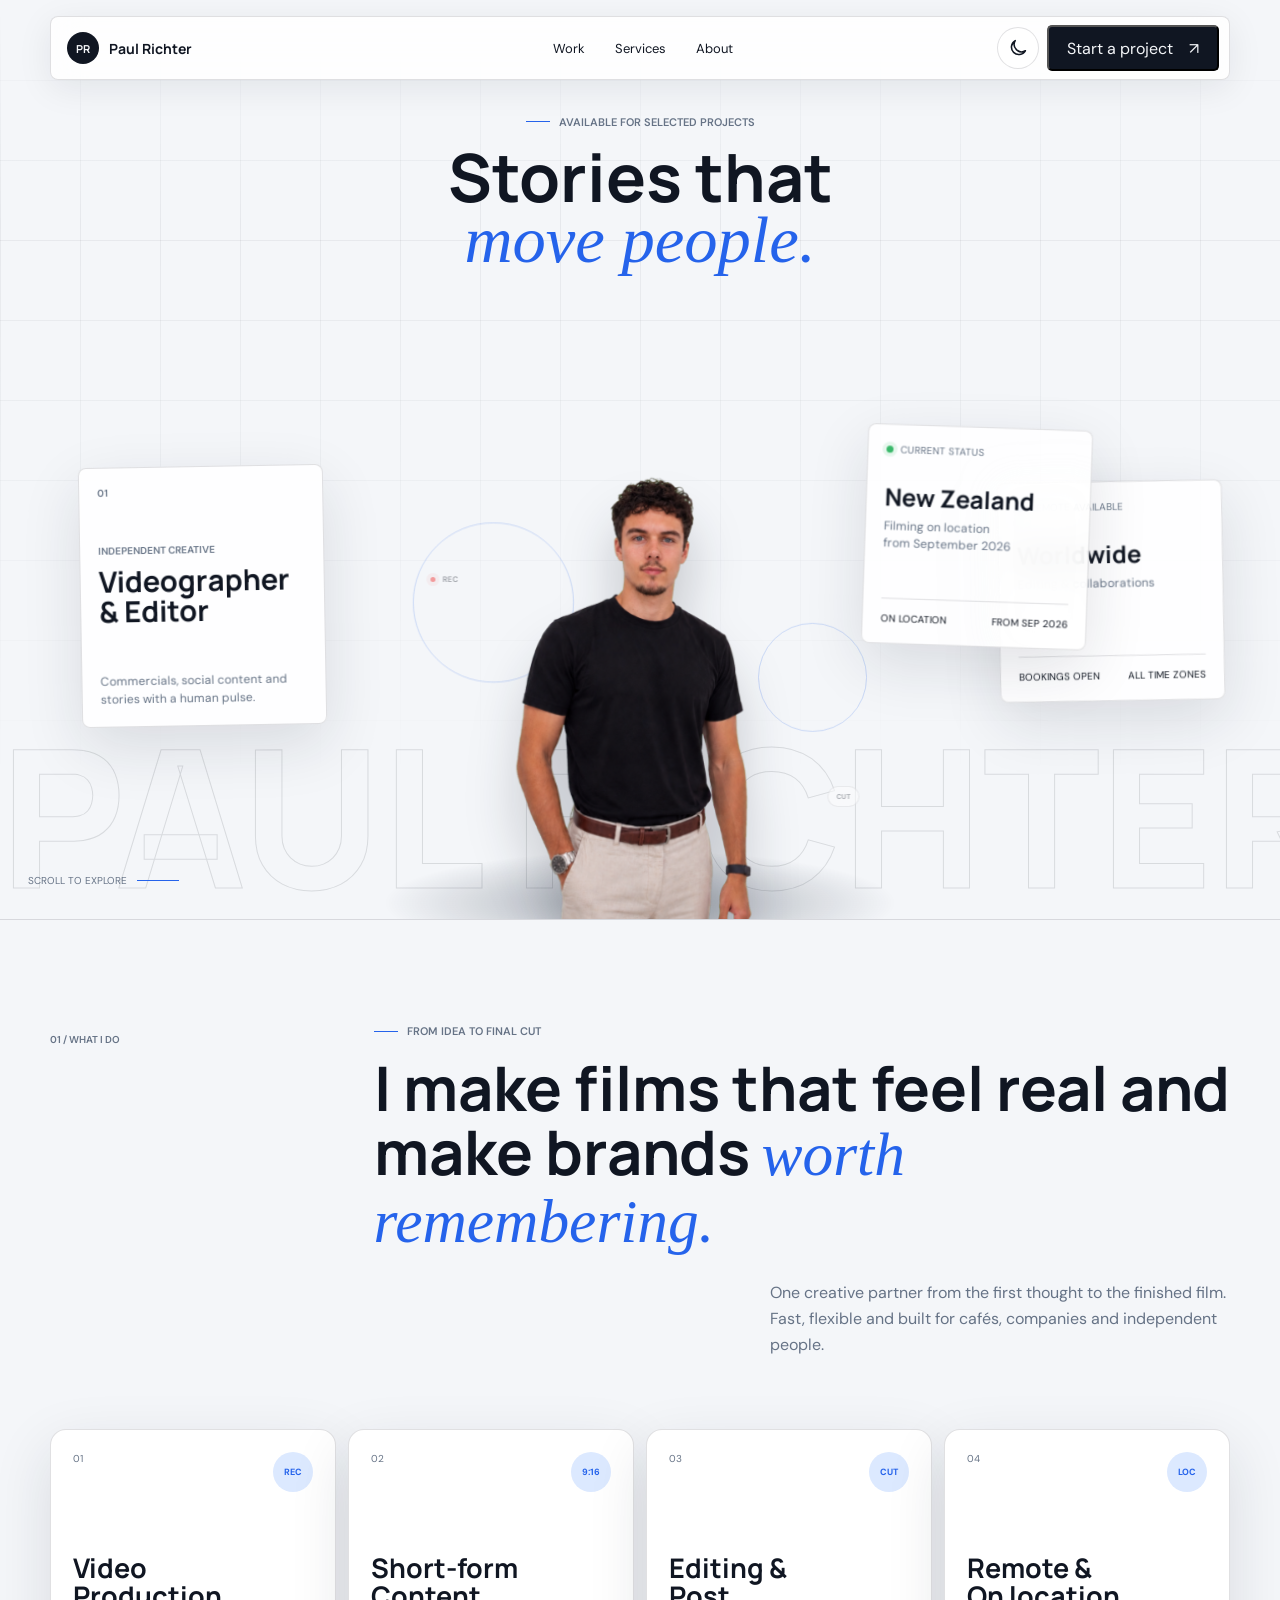
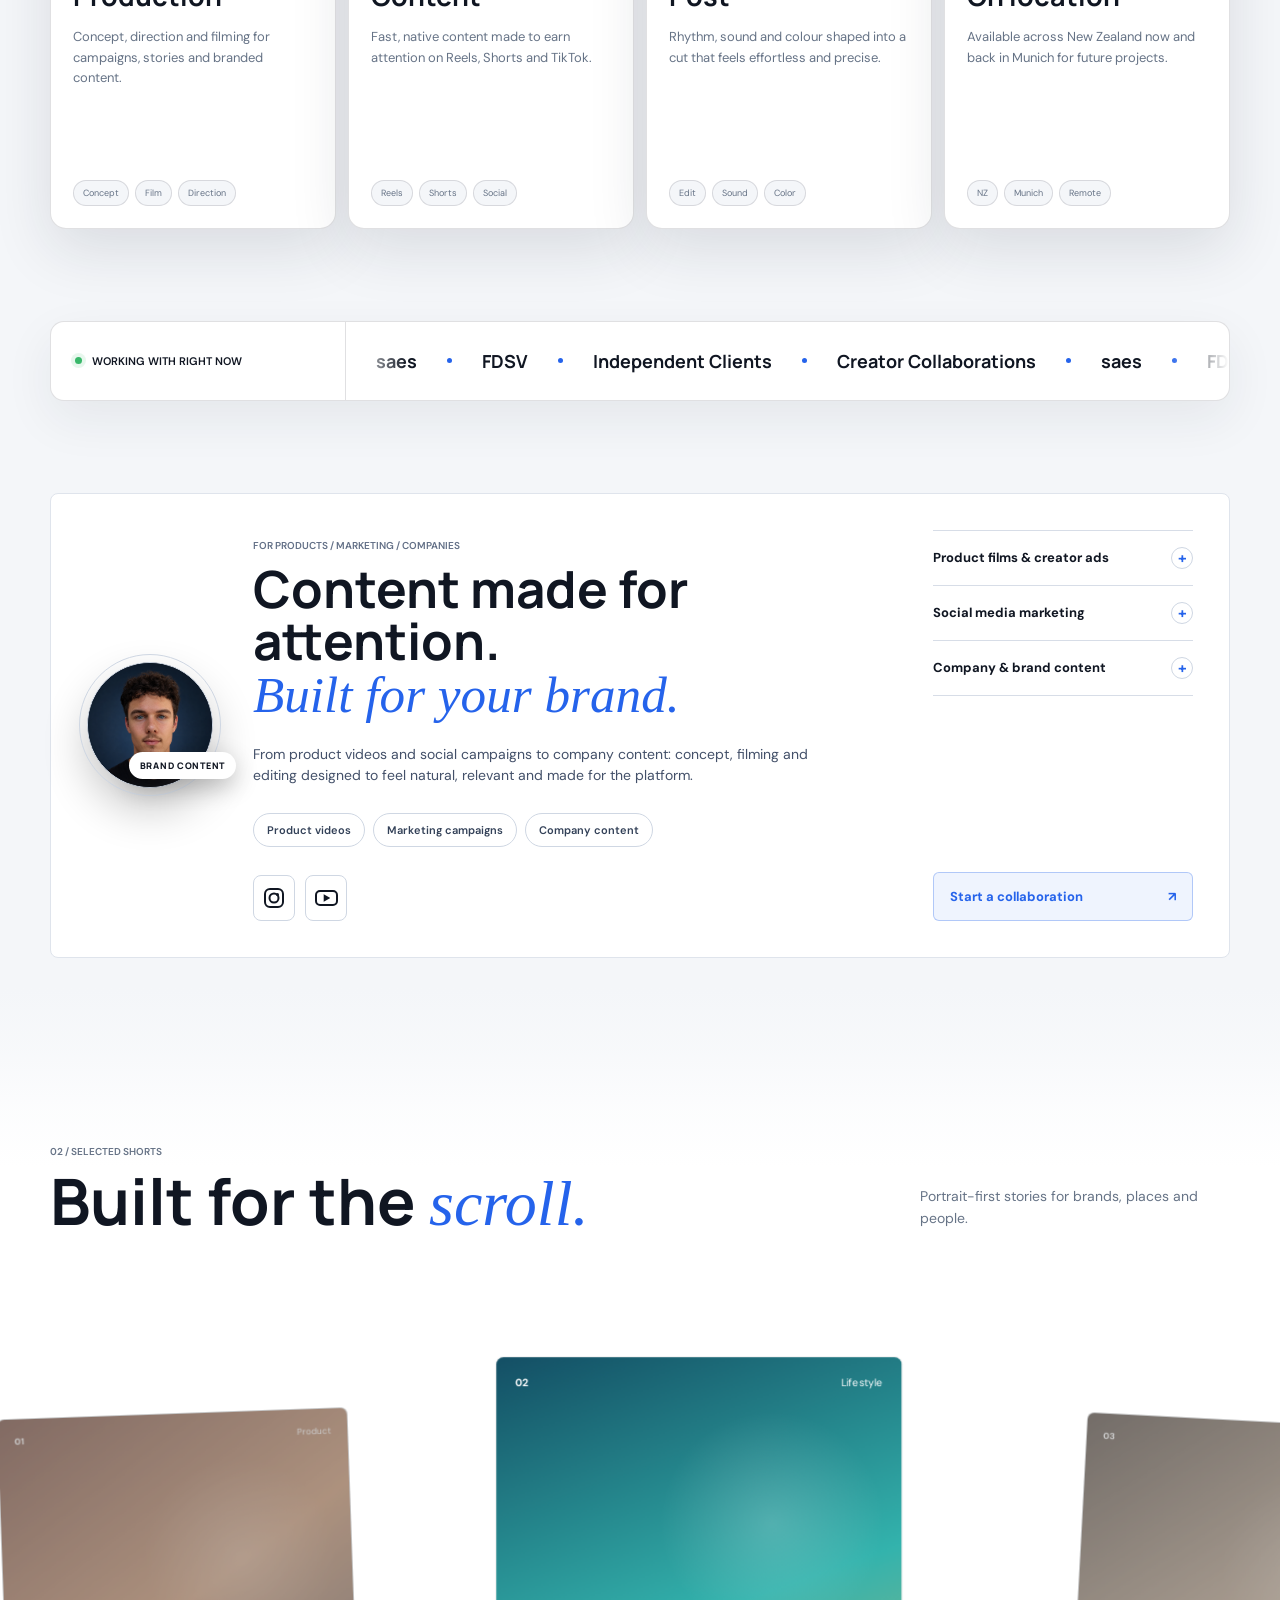
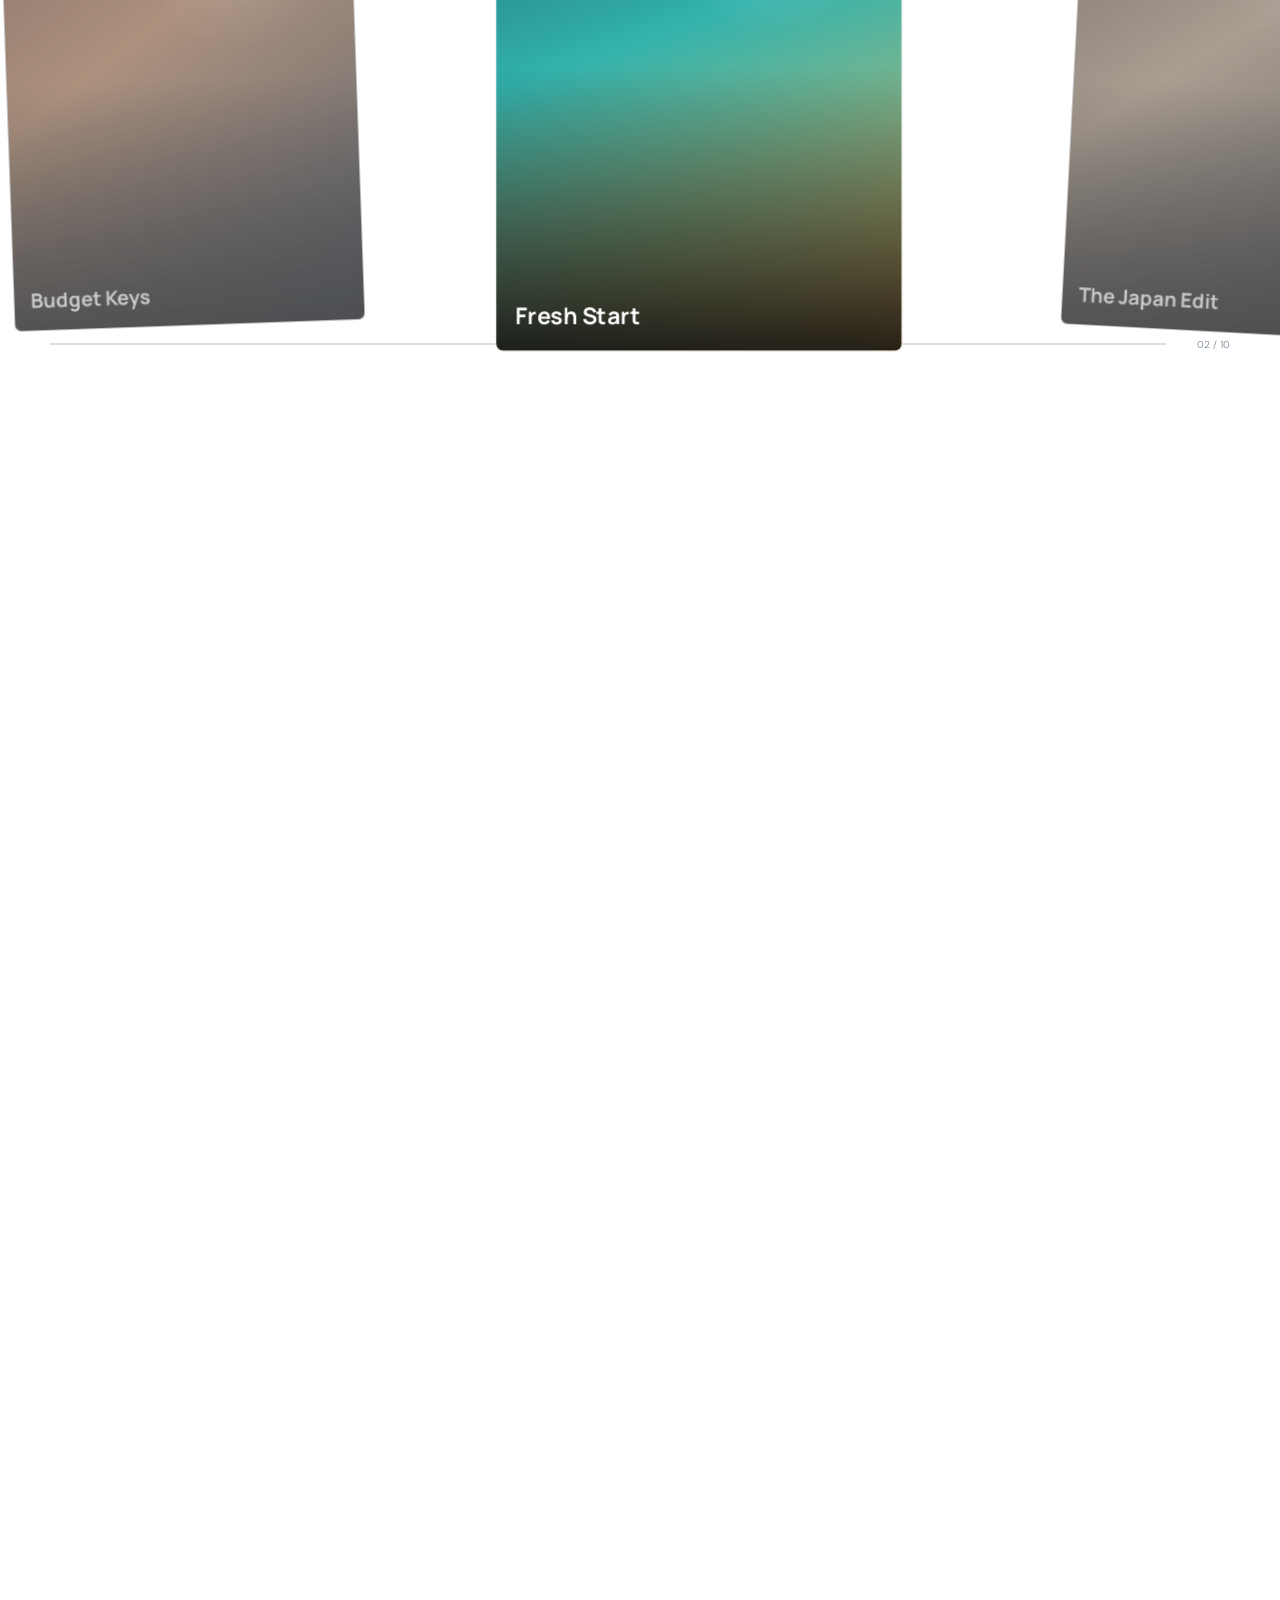
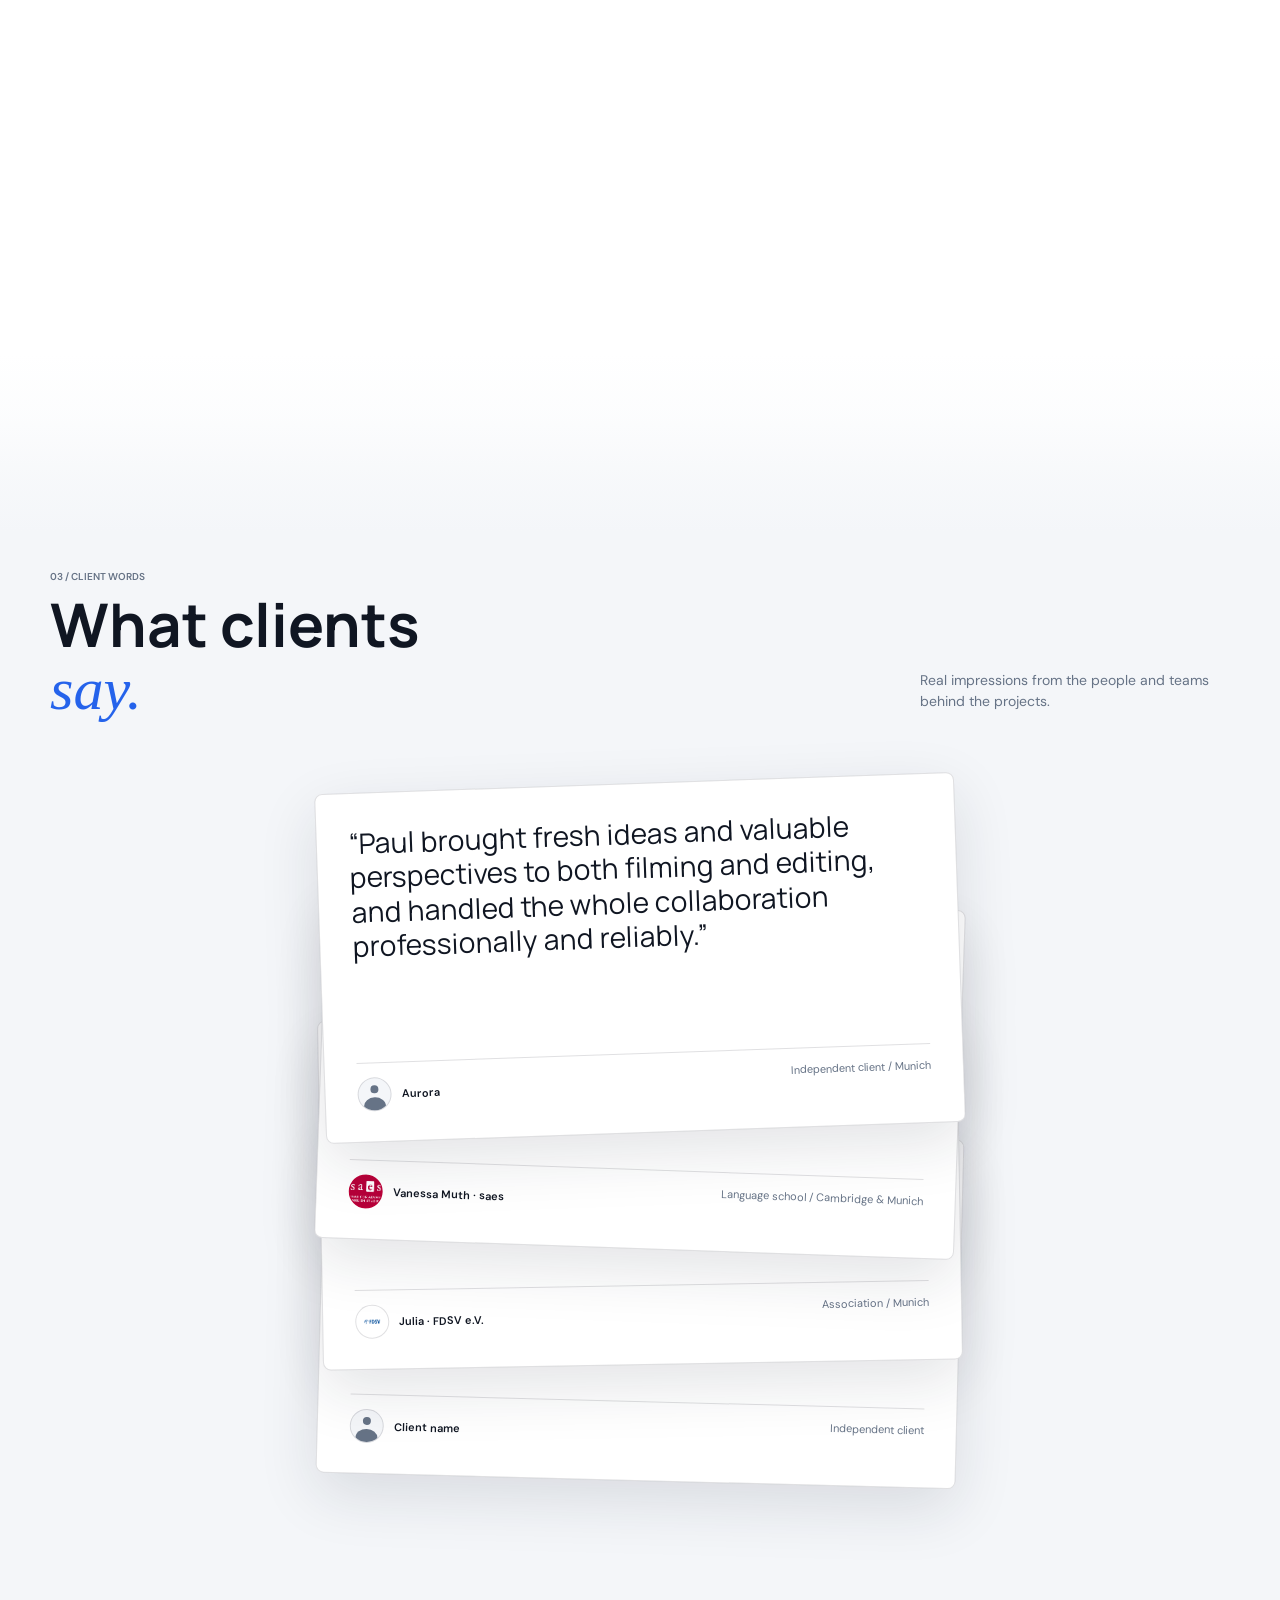
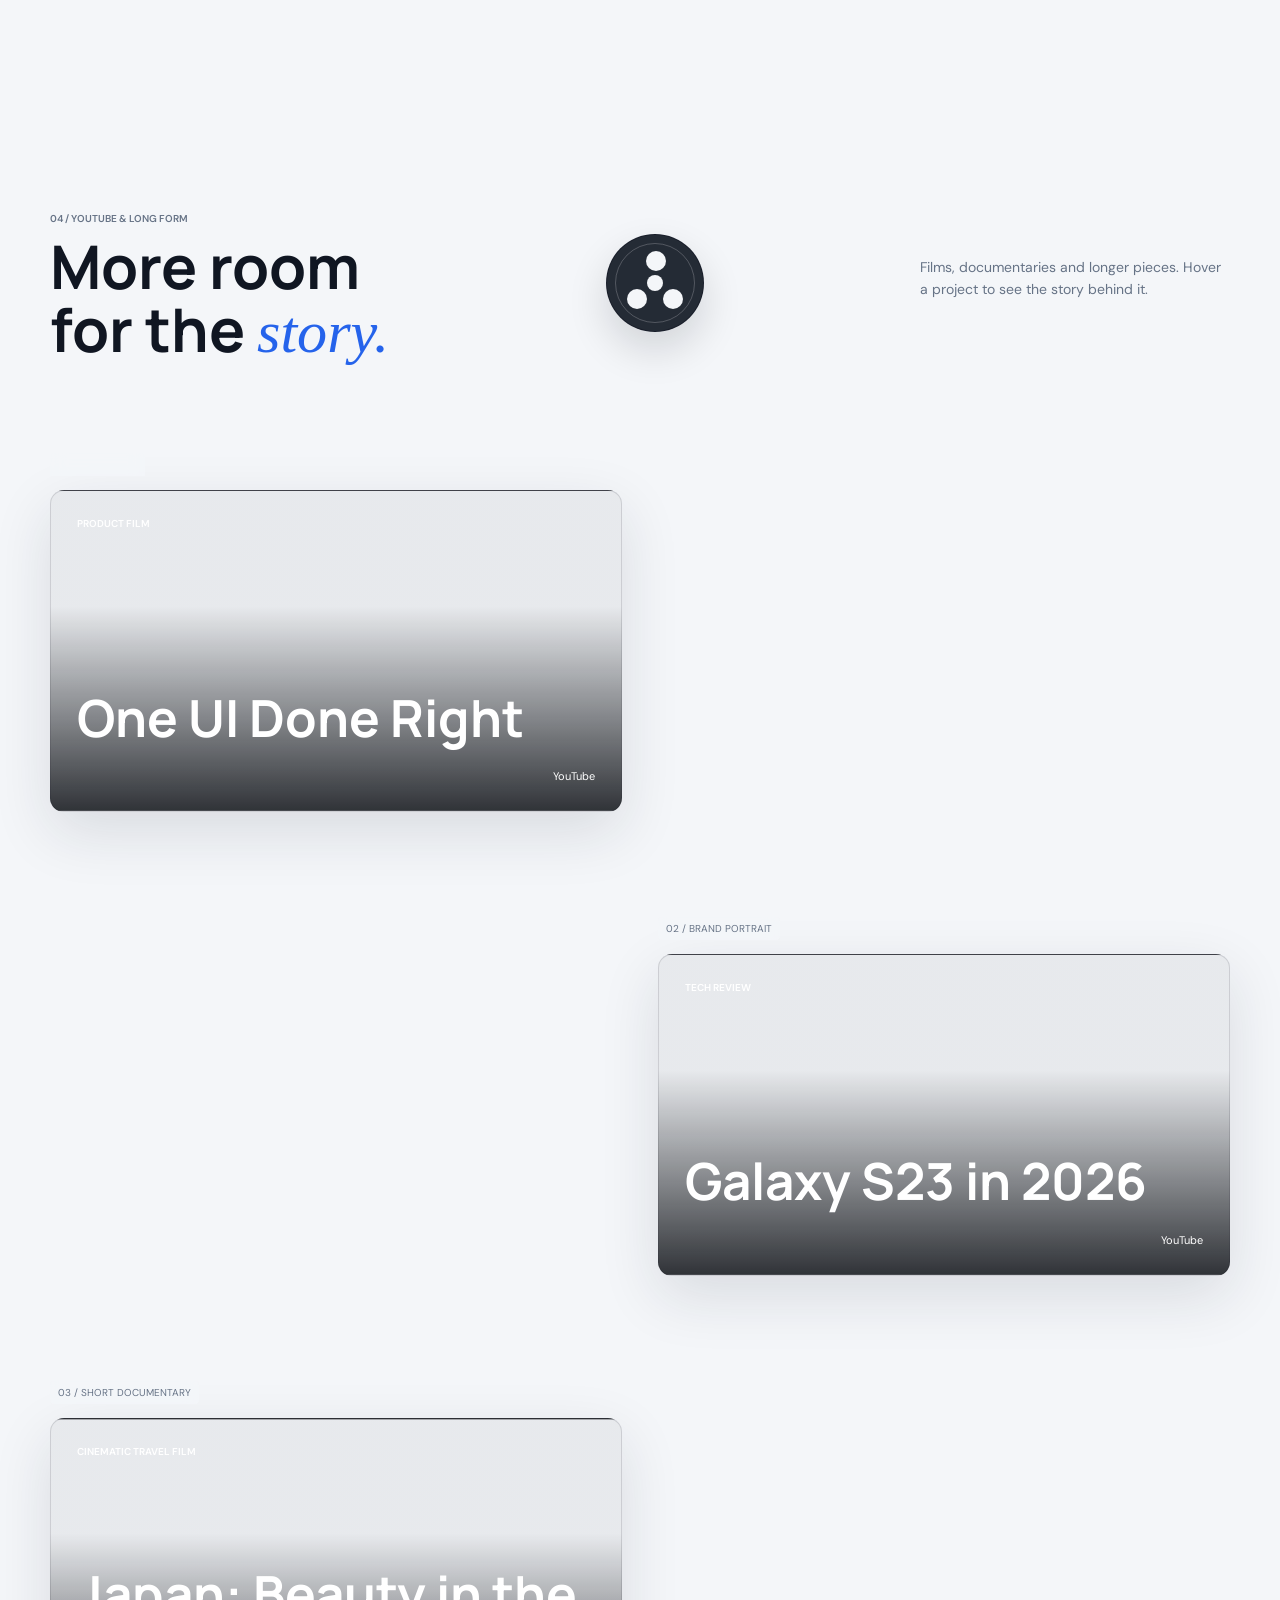
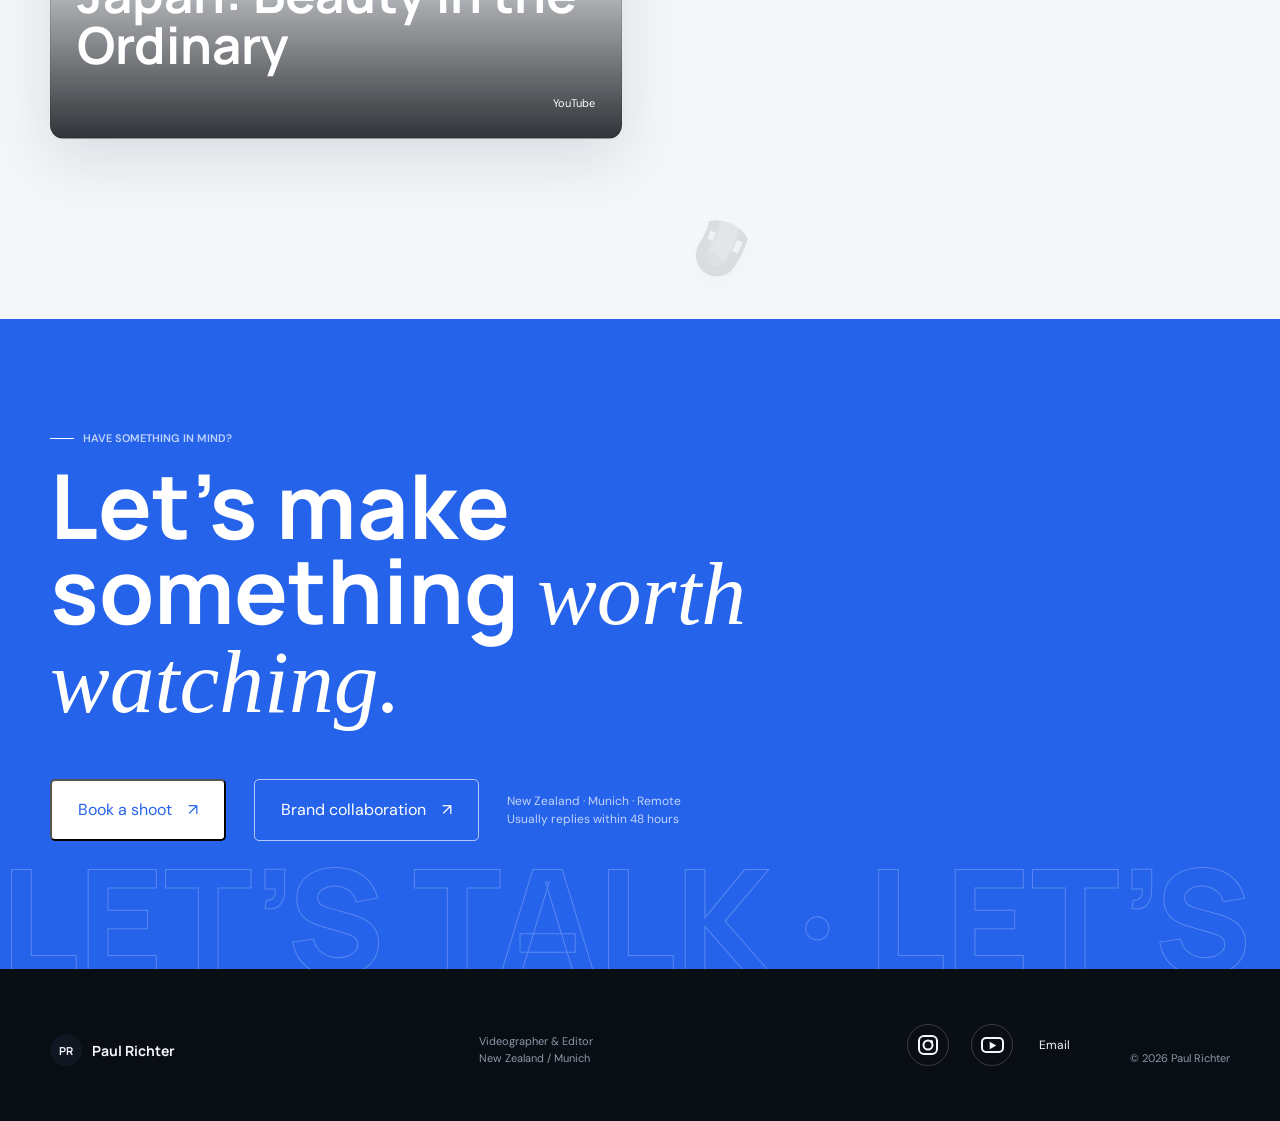
==== commit f1cb73d7: "Launch redesigned portfolio site" ====
--- a/index.html
+++ b/index.html
@@ -1,636 +1,533 @@
-<!DOCTYPE html>
-<html lang="en">
-<head>
-  <meta charset="utf-8" />
-  <meta name="viewport" content="width=device-width, initial-scale=1, viewport-fit=cover" />
-  <link rel="icon" type="image/png" href="favicon.png?v=3">
-  <link rel="apple-touch-icon" href="favicon.png?v=3">
-  <meta name="theme-color" content="#38b6ff" media="(prefers-color-scheme: light)">
-  <meta name="theme-color" content="#121212" media="(prefers-color-scheme: dark)">
-  <title>Paul Richter – Video Editor & Videographer</title>
-  <meta name="description" content="Cinematic video and short-form content for brands, events, and private clients. Based in Munich." />
-  <style>
-    html{scrollbar-gutter:stable both-edges}
-    :root{
-      --bg:#0a0a0c; --elev:#0f1115; --txt:#eef1f5; --muted:#98a2b3;
-      --line:rgba(148,163,184,.16); --brand:#38b6ff; --ring:rgba(56,182,255,.55);
-      --radius:22px; --shadow:0 24px 70px rgba(0,0,0,.40);
-      --surface-grad:
-        radial-gradient(1600px 900px at 15% 20%, rgba(56,182,255,.10), transparent 62%),
-        radial-gradient(1600px 900px at 85% 80%, rgba(56,182,255,.09), transparent 64%),
-        radial-gradient(1200px 700px at 50% -12%, rgba(56,182,255,.06), transparent 72%),
-        radial-gradient(1400px 800px at 50% 120%, rgba(56,182,255,.05), transparent 70%);
-      --hero-glow: radial-gradient(1100px 520px at 80% -18%, rgba(56,182,255,.13), transparent 68%);
-      --capsule-bg: rgba(255,255,255,.055);
-      --safe-top: env(safe-area-inset-top, 0px);
-      --safe-bottom: env(safe-area-inset-bottom, 0px);
-      --fs-hero: clamp(32px, 4.2vw, 48px);
-      --fs-h2: clamp(18px, 2.2vw, 24px);
-      --fs-body: 16px;
-      --lh-tight: 1.05;
-      --lh-default: 1.6;
-    }
-    .light{
-      --bg:#f6f8fb; --elev:#ffffff; --txt:#0b1020; --muted:#5b6573;
-      --line:rgba(15,23,42,.12); --brand:#38b6ff; --ring:rgba(56,182,255,.35);
-      --shadow:0 18px 48px rgba(2,6,23,.08), 0 1px 0 rgba(2,6,23,.04) inset;
-      --capsule-bg: rgba(2,6,23,.04);
-      --hero-glow: radial-gradient(900px 480px at 88% -18%, rgba(56,182,255,.16), transparent 65%);
-    }
-    .light body{
-      background:
-        radial-gradient(1200px 800px at 15% 25%, rgba(56,182,255,.08), transparent 65%),
-        radial-gradient(1200px 800px at 85% 75%, rgba(56,182,255,.06), transparent 68%),
-        linear-gradient(180deg, #f0f6ff 0%, #e4ecfa 100%);
-      background-attachment: fixed;
-    }
-    .light body::before{
-      content:""; position:fixed; inset:-20px; pointer-events:none; z-index:-1;
-      background:
-        radial-gradient(900px 620px at -8% 28%, rgba(56,182,255,.12), transparent 72%),
-        radial-gradient(1000px 700px at 108% 72%, rgba(56,182,255,.10), transparent 74%);
-      backdrop-filter: saturate(120%) blur(6px);
-    }
-    .light .nav-wrap{ background: color-mix(in oklab, white 78%, transparent); border-bottom-color: color-mix(in oklab, black 8%, transparent); backdrop-filter: blur(10px); }
-    .light .pill, .light #themeToggle, .light .btn.ghost{ color: var(--txt) !important; }
-    .light .pill{ border-color: color-mix(in oklab, black 12%, transparent); background: linear-gradient(180deg, rgba(255,255,255,.8), rgba(255,255,255,.55)); }
-    .light .card{ background: var(--elev); border-color: color-mix(in oklab, black 12%, transparent); box-shadow: var(--shadow); }
-    .light .card:hover{
-      border-color: color-mix(in oklab, var(--brand) 45%, color-mix(in oklab, black 12%, transparent));
-      box-shadow: 0 28px 70px rgba(2,6,23,.12), 0 2px 10px rgba(2,6,23,.06), 0 0 0 2px color-mix(in oklab, var(--brand) 22%, transparent) inset;
-    }
-    .light .highlight-panel, .light .feature{ background: color-mix(in oklab, white 88%, var(--brand) 4%); border-color: color-mix(in oklab, black 12%, transparent); }
-    .light .highlight-panel:hover, .light .feature:hover{ border-color: color-mix(in oklab, var(--brand) 45%, color-mix(in oklab, black 12%, transparent)); box-shadow: 0 0 0 2px color-mix(in oklab, var(--brand) 18%, transparent) inset; }
-    .light .badge{ background: color-mix(in oklab, white 85%, var(--brand) 6%); border-color: color-mix(in oklab, black 10%, transparent); }
-    .light .link{ border-color: color-mix(in oklab, black 12%, transparent); background: color-mix(in oklab, white 92%, transparent); }
-    .light .link:hover{ border-color: color-mix(in oklab, var(--brand) 55%, color-mix(in oklab, black 12%, transparent)); box-shadow: 0 0 0 2px color-mix(in oklab, var(--brand) 20%, transparent) inset; }
-    .light input, .light textarea, .light select{ color: var(--txt); background: #ffffff; border-color: color-mix(in oklab, black 12%, transparent); }
-    .light footer{ color: color-mix(in oklab, black 45%, transparent); }
-
-    *{box-sizing:border-box} html,body{height:100%}
-    body{
-      margin:0; color:var(--txt);
-      background: var(--hero-glow), var(--surface-grad), var(--bg);
-      font:var(--fs-body)/var(--lh-default) ui-sans-serif,-apple-system,BlinkMacSystemFont,"Segoe UI",Inter,Roboto,Arial;
-      -webkit-font-smoothing:antialiased; text-rendering:optimizeLegibility;
-      scroll-behavior:smooth; touch-action:manipulation;
-      padding-bottom: calc(68px + var(--safe-bottom));
-    }
-    a{color:inherit; text-decoration:none}
-
-    .nav-wrap{ position:sticky; top:0; z-index:50; padding-top:var(--safe-top); backdrop-filter: blur(10px); background: color-mix(in oklab, var(--bg) 82%, transparent); border-bottom:1px solid var(--line); }
-
-    .wrap{max-width:1100px; margin:0 auto; padding:28px}
-    .divider{height:1px; background:var(--line); margin:28px 0}
-
-    .nav{display:flex; align-items:center; justify-content:space-between; gap:12px}
-    .logo{font-weight:650; letter-spacing:.2px; white-space:nowrap}
-    .group{display:flex; gap:10px; align-items:center; flex-wrap:nowrap; min-width:0}
-
-    .pill{ display:inline-flex; align-items:center; gap:10px; padding:10px 14px; border-radius:999px; border:1px solid var(--line); background:linear-gradient(180deg, rgba(255,255,255,.05), rgba(255,255,255,0)); transition:transform .15s ease, border-color .15s ease, box-shadow .15s ease; cursor:pointer; color:var(--txt); min-height:44px; }
-    .pill:hover{transform:translateY(-1px); border-color:var(--ring)}
-    .pill.primary{color:#fff; border-color:transparent; background:linear-gradient(180deg, var(--brand), color-mix(in oklab, var(--brand) 88%, black))}
-    .lang-toggle{display:flex; border-radius:999px; overflow:hidden; border:1px solid var(--line); flex:0 0 auto}
-    .lang-toggle button{padding:8px 12px; background:transparent; color:var(--txt); border:0; cursor:pointer; min-height:44px}
-    .lang-toggle button.active{background:color-mix(in oklab, var(--brand) 22%, transparent)}
-
-    .hero{display:grid; gap:28px; align-items:center; grid-template-columns:140px 1fr; margin:44px 0 8px}
-    .avatar{width:140px; height:140px; border-radius:24px; overflow:hidden; position:relative; background:var(--elev)}
-    .avatar::before{content:""; position:absolute; inset:-10px; border-radius:30px; background: radial-gradient(58% 48% at 50% 35%, rgba(56,182,255,.45), transparent 62%); filter: blur(28px);}
-    .avatar img{width:100%; height:100%; object-fit:cover; display:block}
-
-    h1{margin:0 0 10px; font-size:var(--fs-hero); line-height:var(--lh-tight); letter-spacing:-.02em}
-    .section-title{margin:0 0 16px; font-size:var(--fs-h2); position:relative; padding-left:12px; line-height:1.2}
-    .section-title::before{content:""; position:absolute; left:0; top:.2em; width:4px; height:1.2em; border-radius:4px; background:var(--brand)}
-    .kicker{color:var(--muted); font-size:14px; text-transform:uppercase; letter-spacing:.32px}
-    .muted{color:var(--muted)}
-    .cta{display:flex; gap:12px; margin-top:16px; flex-wrap:wrap}
-    .btn{ display:inline-flex; align-items:center; justify-content:center; gap:10px; padding:12px 16px; border-radius:14px; border:1px solid var(--line); background:var(--elev); box-shadow:0 1px 0 rgba(255,255,255,.04) inset, var(--shadow); transition:transform .15s ease, border-color .15s ease, filter .1s ease, box-shadow .15s ease; color:var(--txt); min-height:44px; }
-    .btn:hover{transform:translateY(-1px); border-color:var(--ring)}
-    .btn:active{transform:translateY(0); filter:brightness(.98)}
-    .btn.primary{background:linear-gradient(180deg, var(--brand), color-mix(in oklab, var(--brand) 88%, black)); color:#fff; border-color:transparent}
-    .btn.ghost{background:transparent}
-
-    :where(a,button,[role="button"],input,textarea,select):focus-visible{
-      outline:none; box-shadow:0 0 0 6px color-mix(in oklab,var(--brand) 30%, transparent);
-      border-color:color-mix(in oklab,var(--brand) 50%, var(--line));
-    }
-
-    .grid{display:grid; gap:24px; grid-template-columns:1fr; margin-top:12px}
-
-    .card{
-      background:var(--elev); border:1px solid var(--line); border-radius:var(--radius); padding:22px;
-      box-shadow:0 1px 0 rgba(255,255,255,.04) inset, 0 22px 54px rgba(0,0,0,.38), 0 2px 6px rgba(0,0,0,.25);
-      transition: transform .15s ease, box-shadow .15s ease, border-color .15s ease, outline-color .15s ease;
-    }
-    .card:hover{
-      transform: translateY(-1px);
-      border-color: color-mix(in oklab,var(--brand) 60%, var(--line));
-      box-shadow: 0 30px 90px rgba(0,0,0,.52), 0 3px 12px rgba(0,0,0,.28), 0 0 0 2px color-mix(in oklab, var(--brand) 28%, transparent) inset;
-    }
-
-    .about-grid{display:grid; gap:18px}
-    @media (min-width:900px){.about-grid{grid-template-columns:1.2fr .8fr}}
-    .highlight-panel{
-      background: color-mix(in oklab, var(--brand) 5%, var(--elev));
-      border:1px solid color-mix(in oklab, var(--brand) 20%, var(--line));
-      border-radius:16px; padding:14px;
-      transition:border-color .15s ease, box-shadow .15s ease, transform .15s ease;
-    }
-    .highlight-panel:hover{ border-color: color-mix(in oklab, var(--brand) 50%, var(--line)); box-shadow: 0 0 0 2px color-mix(in oklab, var(--brand) 22%, transparent) inset; transform: translateY(-1px); }
-
-    .badge{display:inline-flex; align-items:center; gap:8px; margin:8px 8px 0 0; padding:8px 12px; border-radius:999px; background: var(--capsule-bg); border:1px solid color-mix(in oklab, var(--brand) 16%, var(--line)); font-size:14px}
-
-    .links{display:grid; gap:12px; margin-top:8px; grid-template-columns:1fr}
-    @media(min-width:560px){ .links{ grid-template-columns:1fr 1fr } }
-    .link{
-      display:flex; align-items:center; justify-content:space-between; gap:12px; padding:14px 16px; border-radius:14px;
-      border:1px solid var(--line); transition:border-color .15s ease, transform .15s ease, box-shadow .15s ease; min-height:52px;
-    }
-    .link:hover{ border-color: color-mix(in oklab,var(--brand) 65%, var(--line)); transform:translateY(-1px); box-shadow:0 0 0 2px color-mix(in oklab, var(--brand) 25%, transparent) inset; }
-    .info-link{background:linear-gradient(180deg, color-mix(in oklab, var(--brand) 12%, transparent), transparent 85%); border:1px solid color-mix(in oklab, var(--brand) 30%, var(--line))}
-
-    .features{display:grid;gap:12px}
-    @media (min-width:900px){.features{grid-template-columns:repeat(2,1fr)}}
-    .feature{
-      background: color-mix(in oklab, var(--brand) 5%, var(--elev));
-      border:1px solid color-mix(in oklab, var(--brand) 20%, var(--line));
-      border-radius:16px; padding:16px;
-      transition:border-color .15s ease, box-shadow .15s ease, transform .15s ease;
-      min-height:120px;
-    }
-    .feature:hover{ border-color: color-mix(in oklab, var(--brand) 55%, var(--line)); box-shadow:0 0 0 2px color-mix(in oklab, var(--brand) 22%, transparent) inset; transform:translateY(-1px); }
-    .feature h3{ margin:0 0 8px; font-size:16px; background: color-mix(in oklab,var(--brand) 14%, var(--elev)); border:1px solid color-mix(in oklab,var(--brand) 28%, var(--line)); display:inline-block; padding:6px 10px; border-radius:10px; }
-
-    form{display:grid; gap:12px; margin-top:8px}
-    input,textarea,select{width:100%; padding:12px 14px; border-radius:12px; border:1px solid var(--line); background:transparent; color:var(--txt)}
-    input:focus,textarea:focus,select:focus{outline:none; box-shadow:0 0 0 6px color-mix(in oklab,var(--brand) 35%, transparent)}
-    textarea{resize:vertical; min-height:140px}
-    .field{display:grid; gap:6px}
-    .hint{display:none}
-    .error{font-size:13px; color:#ff6b6b; display:none; margin-top:6px}
-    [aria-invalid="true"]{border-color:rgba(255,107,107,.6)}
-    .success-block{background: color-mix(in oklab, var(--brand) 8%, var(--elev)); border:1px solid color-mix(in oklab, var(--brand) 28%, var(--line)); border-radius:16px; padding:16px; margin-top:12px}
-
-    select{-webkit-appearance:none;appearance:none;background-color:var(--elev);color:var(--txt);border:1px solid var(--line);border-radius:12px;padding:12px 40px 12px 14px;line-height:1.2;min-height:44px;background-image:url("data:image/svg+xml;utf8,<svg xmlns='http://www.w3.org/2000/svg' width='20' height='20' viewBox='0 0 24 24' fill='none' stroke='currentColor' stroke-width='2' stroke-linecap='round' stroke-linejoin='round'><polyline points='6 9 12 15 18 9'/></svg>");background-repeat:no-repeat;background-position:right 12px center;background-size:18px 18px;color-scheme: dark light;}
-    .light select{background:#fff}
-    select:required:invalid{color:var(--muted)}
-    select option[value=""]{color:var(--muted)}
-    select option{color:var(--txt);background-color:var(--elev)}
-    .light select option{color:#0b1020;background-color:#fff}
-    select::-ms-expand{display:none}
-
-    footer{ color:var(--muted); font-size:14px; text-align:center; padding:28px 0 }
-
-    .backdrop{position:fixed; inset:0; backdrop-filter: blur(6px) saturate(120%); background: rgba(2,6,23,.45); opacity:0; pointer-events:none; transition:opacity .15s ease; z-index:90}
-    .backdrop.visible{opacity:1; pointer-events:auto}
-    .modalized{
-      position:fixed; left:50%; top:6vh; transform:translate(-50%,0);
-      width:min(720px,92vw); max-height:88vh; overflow:auto; z-index:100;
-      background: color-mix(in oklab, var(--elev) 86%, transparent);
-      backdrop-filter: blur(10px) saturate(130%);
-      border:1px solid var(--line); border-radius:var(--radius);
-      box-shadow:0 30px 90px rgba(0,0,0,.5); padding:22px;
-      animation:modalZoomIn .18s cubic-bezier(.2,.8,.2,1) both;
-    }
-    .modalized > .card{ background:transparent; border:0; box-shadow:none; padding:0; }
-    .modal-out{animation:modalZoomOut .14s ease-in both}
-    @keyframes modalZoomIn{from{transform:translate(-50%,0) scale(.96);opacity:.9}to{transform:translate(-50%,0) scale(1);opacity:1}}
-    @keyframes modalZoomOut{from{transform:translate(-50%,0) scale(1);opacity:1}to{transform:translate(-50%,0) scale(.96);opacity:.9}}
-    .close-btn{ position:absolute; top:10px; right:10px; border:1px solid var(--line); background:var(--elev); color:var(--txt); border-radius:12px; padding:8px 12px; cursor:pointer; min-height:36px; z-index:101; }
-    .close-btn::after{ content:""; position:absolute; inset:-8px; border-radius:14px; }
-
-    @media (prefers-reduced-motion: reduce){ *{ animation-duration:.001ms !important; transition-duration:.001ms !important; } }
-
-    body:not(.light)::before{
-      content:""; position:fixed; inset:-20px; pointer-events:none; z-index:-1;
-      background:
-        radial-gradient(900px 600px at -10% 25%, rgba(56,182,255,.14), transparent 72%),
-        radial-gradient(1000px 700px at 110% 75%, rgba(56,182,255,.14), transparent 74%),
-        linear-gradient(180deg, rgba(8,12,16,0.00) 0%, rgba(8,12,16,0.35) 38%, rgba(8,12,16,0.52) 62%, rgba(8,12,16,0.00) 100%);
-      backdrop-filter: saturate(120%) blur(6px);
-    }
-    body::after{
-      content:""; position:fixed; inset:0; pointer-events:none; z-index:-1;
-      background-image:url("data:image/svg+xml;utf8,<svg xmlns='http://www.w3.org/2000/svg' width='140' height='140' viewBox='0 0 140 140'><filter id='n'><feTurbulence type='fractalNoise' baseFrequency='0.8' numOctaves='2' stitchTiles='stitch'/><feColorMatrix type='saturate' values='0'/><feComponentTransfer><feFuncA type='table' tableValues='0 0 0 0 .04 .06 .04 0 0 0'/></feComponentTransfer></filter><rect width='100%' height='100%' filter='url(%23n)'/></svg>");
-      opacity:.35; mix-blend-mode:soft-light;
-    }
-    .light body::after{ opacity:.18; mix-blend-mode:normal; }
-
-    .saes{font-weight:600; position:relative; text-decoration:underline; text-underline-offset:2px; transition: text-shadow .15s ease, transform .15s ease, box-shadow .15s ease; border-radius:8px; padding:2px 4px}
-    .saes:hover,.saes:focus-visible{ text-shadow:0 0 6px color-mix(in oklab, var(--brand) 65%, transparent),0 0 18px color-mix(in oklab, var(--brand) 35%, transparent); transform: translateY(-1px); outline:none; box-shadow: 0 0 0 2px color-mix(in oklab, var(--brand) 25%, transparent) inset }
-    .light .saes:hover,.light .saes:focus-visible{ text-shadow:0 0 7px color-mix(in oklab, var(--brand) 55%, transparent),0 0 18px color-mix(in oklab, var(--brand) 28%, transparent); box-shadow: 0 0 0 2px color-mix(in oklab, var(--brand) 18%, transparent) inset }
-
-    @media (max-width:720px){
-      .wrap{padding:18px}
-      .nav{gap:8px}
-      .group{flex-wrap:wrap; justify-content:flex-end}
-      .lang-toggle button{padding:8px 10px}
-      #openContact{display:none}
-      .hero{grid-template-columns:88px 1fr; gap:14px; margin:24px 0 6px}
-      .avatar{width:88px; height:88px; border-radius:18px}
-      h1{font-size: clamp(28px, 7.2vw, 34px); line-height:1.08}
-      .muted{font-size:15px}
-      .btn{width:100%} .cta{flex-direction:column}
-      .card{padding:16px}
-      .features{grid-template-columns:1fr}
-      .links{grid-template-columns:1fr}
-      .modalized{top:4vh; width:min(720px,96vw)}
-      .sticky-cta{ position:fixed; left:16px; right:16px; bottom:calc(12px + var(--safe-bottom)); z-index:40; }
-    }
-    .sticky-cta{ transition: transform .28s ease, opacity .28s ease; will-change: transform, opacity; }
-    .sticky-cta.hide{ transform: translateY(120%); opacity: 0; pointer-events: none; }
-    @keyframes ctaPulse{ 0%{ box-shadow:0 0 0 0 color-mix(in oklab, var(--brand) 28%, transparent) } 100%{ box-shadow:0 0 0 10px transparent } }
-    #contact .btn.primary.cta-focus{ animation: ctaPulse 1.2s ease-out 1; }
-    @media (min-width:721px){ .sticky-cta{ display:none; } }
-  </style>
-</head>
-<body>
-  <div class="nav-wrap">
-    <div class="wrap">
-      <div class="nav">
-        <div class="logo">Paul Richter</div>
-        <div class="group">
-          <div class="lang-toggle">
-            <button id="langEN" class="active">EN</button>
-            <button id="langDE">DE</button>
-          </div>
-          <button id="themeToggle" class="pill" data-i18n="toggleTheme">Toggle theme</button>
-          <button class="pill primary" id="openContact" data-i18n="projectInquiry">Project inquiry</button>
-        </div>
-      </div>
-    </div>
-  </div>
-
-  <div class="wrap">
-    <header class="hero">
-      <div class="avatar"><img src="portrait.png" alt="Portrait of Paul Richter" width="280" height="280" loading="eager" decoding="async"></div>
-      <div>
-        <div class="kicker" data-i18n="roles">VIDEO EDITOR · VIDEOGRAPHER</div>
-        <h1 id="mainHeadline" data-i18n="headline">Cinematic edits for brands, events, and creators.</h1>
-        <p class="muted" data-i18n="subtitle">
-          I create cinematic videos and short-form content for brands, events, and private clients — focusing on quality and visual impact.
-        </p>
-        <div class="cta">
-          <button class="btn primary" id="openContact2" data-i18n="startProject">Start a project</button>
-          <button class="btn ghost" id="openLinks" data-i18n="watchWork">Watch my work</button>
-        </div>
+﻿<!doctype html>
+<html lang="de">
+  <head>
+    <meta charset="UTF-8" />
+    <meta name="viewport" content="width=device-width, initial-scale=1.0" />
+    <meta
+      name="description"
+      content="Paul Richter produziert Werbevideos, Social Content und Filmschnitt in Neuseeland und München."
+    />
+    <title>Paul Richter — Videographer & Editor</title>
+    <link rel="preconnect" href="https://fonts.googleapis.com" />
+    <link rel="preconnect" href="https://fonts.gstatic.com" crossorigin />
+    <link
+      href="https://fonts.googleapis.com/css2?family=DM+Sans:wght@400;500;600&family=Manrope:wght@500;600;700;800&display=swap"
+      rel="stylesheet"
+    />
+    <link rel="stylesheet" href="styles.css" />
+  </head>
+  <body>
+    <div class="theme-wash" aria-hidden="true"></div>
+
+    <header class="site-header">
+      <a class="brand" href="#top" aria-label="Zur Startseite">
+        <span class="brand-mark">PR</span>
+        <span>Paul Richter</span>
+      </a>
+      <nav aria-label="Hauptnavigation">
+        <a href="#work">Work</a>
+        <a href="#services">Services</a>
+        <a href="#about">About</a>
+      </nav>
+      <div class="header-actions">
+        <button class="icon-button theme-toggle" type="button" aria-label="Dark Mode aktivieren">
+          <svg class="moon-icon" viewBox="0 0 24 24" aria-hidden="true">
+            <path d="M20.4 15.2A8.5 8.5 0 0 1 8.8 3.6 8.5 8.5 0 1 0 20.4 15.2Z"></path>
+          </svg>
+          <span class="sun-icon" aria-hidden="true"></span>
+        </button>
+        <button class="button button-dark header-cta" type="button" data-contact-open data-contact-type="General inquiry">
+          Start a project
+          <span aria-hidden="true">↗</span>
+        </button>
       </div>
     </header>
 
-    <div class="divider"></div>
-
-    <main class="grid">
-      <section class="card" id="about">
-        <h2 class="section-title" data-i18n="aboutTitle">About</h2>
-        <div class="about-grid">
+    <main id="top">
+      <section class="hero" aria-labelledby="hero-title">
+        <div class="hero-grid" aria-hidden="true"></div>
+        <div class="hero-copy">
+          <p class="eyebrow"><span></span> Available for selected projects</p>
+          <h1 id="hero-title">Stories that<br /><em>move people.</em></h1>
+        </div>
+
+        <article class="float-card identity-card">
+          <span class="card-number">01</span>
           <div>
-            <p data-i18n="aboutText">
-              I work with both private and corporate clients in and around Munich. For local projects I’m available on site by appointment. Remote collaborations are also possible — including social media content, editing projects, and ongoing account management. The first online consultation is free.
-            </p>
-          </div>
-          <aside class="highlight-panel">
-            <span class="badge" data-i18n="badgeMunich">📍 Munich area</span>
-            <span class="badge" data-i18n="badgeModes">🎥 On-site & remote</span>
-            <span class="badge" data-i18n="badgeFirstCall">🗓 First online consultation is free</span>
-          </aside>
-        </div>
-      </section>
-
-      <section class="card" id="links">
-        <h2 class="section-title" data-i18n="linksTitle">Projects & Links</h2>
-        <div class="links">
-          <a class="link" href="https://www.instagram.com/paul.richter6/" target="_blank" rel="noreferrer"><span>Instagram</span><span>↗</span></a>
-          <a class="link" href="https://www.youtube.com/@PaulRichter6" target="_blank" rel="noreferrer"><span>YouTube</span><span>↗</span></a>
-          <div class="link info-link">
-            <span data-i18n="saesNote">Currently managing social media for <a class="saes" href="https://www.instagram.com/saes_school/" target="_blank" rel="noreferrer">@saes_school</a>, alongside private clients and independent projects.</span>
-          </div>
+            <p class="mini-label">Independent creative</p>
+            <h2>Videographer<br />& Editor</h2>
+          </div>
+          <p>Commercials, social content and stories with a human pulse.</p>
+        </article>
+
+        <div class="portrait-stage" aria-label="Porträt von Paul Richter">
+          <div class="portrait-shadow"></div>
+          <div class="portrait-depth portrait-depth-left" aria-hidden="true"></div>
+          <div class="portrait-depth portrait-depth-right" aria-hidden="true"></div>
+          <div class="portrait-focus-cue cue-rec" aria-hidden="true">REC</div>
+          <div class="portrait-focus-cue cue-frame" aria-hidden="true"></div>
+          <div class="portrait-focus-cue cue-cut" aria-hidden="true">CUT</div>
+          <div class="portrait-person">
+            <img
+              src="assets/paul-portrait-cutout.png?v=20260729-2"
+              alt="Paul Richter in schwarzem T-Shirt"
+              width="4000"
+              height="5333"
+            />
+            <div class="portrait-light"></div>
+          </div>
+        </div>
+
+        <div class="status-stack" aria-label="Availability">
+          <button class="float-card status-card status-card-remote" type="button" aria-label="Remote availability anzeigen">
+            <span class="status-line">
+              <span class="status-dot status-dot-blue"></span>
+              <span>Remote available</span>
+            </span>
+            <span class="location">Worldwide</span>
+            <span class="status-description">Editing & collaborations</span>
+            <span class="status-meta"><span>Bookings open</span><span>All time zones</span></span>
+          </button>
+
+          <button class="float-card status-card status-card-primary" type="button" aria-label="New Zealand availability anzeigen">
+            <span class="status-line">
+              <span class="status-dot"></span>
+              <span>Current status</span>
+            </span>
+            <span class="location">New Zealand</span>
+            <span class="status-description">Filming on location<br />from September 2026</span>
+            <span class="status-meta"><span>On location</span><span>From Sep 2026</span></span>
+          </button>
+        </div>
+
+        <div class="scroll-cue">
+          <span>Scroll to explore</span>
+          <i aria-hidden="true"></i>
+        </div>
+
+        <div class="name-marquee" aria-hidden="true">
+          <div>PAUL RICHTER · PAUL RICHTER · PAUL RICHTER ·</div>
+        </div>
+      </section>
+
+      <section class="intro section-shell" id="about">
+        <p class="section-index">01 / What I do</p>
+        <div class="intro-copy">
+          <p class="eyebrow"><span></span> From idea to final cut</p>
+          <h2>I make films that feel real and make brands <em>worth remembering.</em></h2>
+          <p class="intro-text">
+            One creative partner from the first thought to the finished film. Fast, flexible and built
+            for cafés, companies and independent people.
+          </p>
+        </div>
+      </section>
+
+      <section class="services section-shell" id="services" aria-label="Leistungen">
+        <article class="service-card reveal tilt-left">
+          <div class="service-top">
+            <span>01</span>
+            <span class="service-icon">REC</span>
+          </div>
+          <h3>Video<br />Production</h3>
+          <p>Concept, direction and filming for campaigns, stories and branded content.</p>
+          <div class="tag-row"><span>Concept</span><span>Film</span><span>Direction</span></div>
+        </article>
+        <article class="service-card reveal tilt-right">
+          <div class="service-top">
+            <span>02</span>
+            <span class="service-icon">9:16</span>
+          </div>
+          <h3>Short-form<br />Content</h3>
+          <p>Fast, native content made to earn attention on Reels, Shorts and TikTok.</p>
+          <div class="tag-row"><span>Reels</span><span>Shorts</span><span>Social</span></div>
+        </article>
+        <article class="service-card reveal tilt-left">
+          <div class="service-top">
+            <span>03</span>
+            <span class="service-icon">CUT</span>
+          </div>
+          <h3>Editing &<br />Post</h3>
+          <p>Rhythm, sound and colour shaped into a cut that feels effortless and precise.</p>
+          <div class="tag-row"><span>Edit</span><span>Sound</span><span>Color</span></div>
+        </article>
+        <article class="service-card reveal tilt-right">
+          <div class="service-top">
+            <span>04</span>
+            <span class="service-icon">LOC</span>
+          </div>
+          <h3>Remote &<br />On location</h3>
+          <p>Available across New Zealand now and back in Munich for future projects.</p>
+          <div class="tag-row"><span>NZ</span><span>Munich</span><span>Remote</span></div>
+        </article>
+      </section>
+
+      <section class="client-ticker" aria-label="Aktuelle Kunden und Partner">
+        <div class="client-ticker-label">
+          <span class="status-dot"></span>
+          Working with right now
+        </div>
+        <div class="client-ticker-window">
+          <div class="client-ticker-track">
+            <span>saes</span><i></i>
+            <span>FDSV</span><i></i>
+            <span>Independent Clients</span><i></i>
+            <span>Creator Collaborations</span><i></i>
+            <span>saes</span><i></i>
+            <span>FDSV</span><i></i>
+            <span>Independent Clients</span><i></i>
+            <span>Creator Collaborations</span><i></i>
+          </div>
+        </div>
+      </section>
+
+      <section class="collab-band section-shell" aria-labelledby="collab-title">
+        <div class="collab-mark">
+          <img src="assets/paul-profile-collab.png" alt="Paul Richter" width="1254" height="1254" />
+          <span class="collab-mark-label">BRAND CONTENT</span>
+        </div>
+        <div class="collab-copy">
+          <p class="section-index">For products / marketing / companies</p>
+          <h2 id="collab-title">Content made for attention.<br /><em>Built for your brand.</em></h2>
+          <p>
+            From product videos and social campaigns to company content: concept, filming and
+            editing designed to feel natural, relevant and made for the platform.
+          </p>
+          <div class="collab-proof" aria-label="Collaboration services">
+            <span>Product videos</span>
+            <span>Marketing campaigns</span>
+            <span>Company content</span>
+          </div>
+          <div class="collab-socials">
+            <a class="social-icon instagram-icon" href="https://www.instagram.com/paul.richter6/" target="_blank" rel="noreferrer" aria-label="Instagram">
+              <span class="instagram-mark" aria-hidden="true"></span>
+              <span class="visually-hidden">Instagram</span>
+            </a>
+            <a class="social-icon youtube-icon" href="https://www.youtube.com/@PaulRichter6" target="_blank" rel="noreferrer" aria-label="YouTube">
+              <span class="youtube-mark" aria-hidden="true"></span>
+              <span class="visually-hidden">YouTube</span>
+            </a>
+          </div>
+        </div>
+        <div class="collab-details">
+          <div class="collab-service">
+            <button class="collab-service-summary" type="button" aria-expanded="false">Product films & creator ads <i aria-hidden="true">+</i></button>
+            <p>Product launches, demonstrations and creator-led ads made for organic and paid use.</p>
+          </div>
+          <div class="collab-service">
+            <button class="collab-service-summary" type="button" aria-expanded="false">Social media marketing <i aria-hidden="true">+</i></button>
+            <p>Platform-native Reels, Shorts and campaign assets built to hold attention.</p>
+          </div>
+          <div class="collab-service">
+            <button class="collab-service-summary" type="button" aria-expanded="false">Company & brand content <i aria-hidden="true">+</i></button>
+            <p>Brand stories, employer content and polished videos for websites and social channels.</p>
+          </div>
+          <button class="collab-cta" type="button" data-contact-open data-contact-type="Creator collaboration">Start a collaboration <b aria-hidden="true">↗</b></button>
+        </div>
+      </section>
+
+      <section class="shorts-section" id="work">
+        <div class="shorts-sticky">
+          <div class="section-heading light-heading">
+            <div>
+              <p class="section-index">02 / Selected shorts</p>
+              <h2>Built for the <em>scroll.</em></h2>
+            </div>
+            <p>Portrait-first stories for brands, places and people.</p>
+          </div>
+          <div class="shorts-track">
+            <button class="short-card short-1" type="button" data-url="https://www.instagram.com/paul.richter6/reel/DapAB67IwdH/" aria-label="Short 1 auf Instagram öffnen">
+              <video muted loop playsinline preload="metadata"><source src="assets/shorts/short-01.mp4" type="video/mp4" /></video>
+              <span class="short-meta"><b>01</b><i>Product</i></span>
+              <span class="play-button">▶</span>
+              <span class="short-title">Budget Keys</span>
+            </button>
+            <button class="short-card short-2" type="button" data-url="https://www.instagram.com/paul.richter6/reel/DYWs6WroBRk/" aria-label="Short 2 auf Instagram öffnen">
+              <video muted loop playsinline preload="metadata"><source src="assets/shorts/short-02.mp4" type="video/mp4" /></video>
+              <span class="short-meta"><b>02</b><i>Lifestyle</i></span>
+              <span class="play-button">▶</span>
+              <span class="short-title">Fresh Start</span>
+            </button>
+            <button class="short-card short-3" type="button" data-url="https://www.instagram.com/paul.richter6/reel/DQb49lZiHYL/" aria-label="Short 3 auf Instagram öffnen">
+              <video muted loop playsinline preload="metadata"><source src="assets/shorts/short-03.mp4" type="video/mp4" /></video>
+              <span class="short-meta"><b>03</b><i>Travel</i></span>
+              <span class="play-button">▶</span>
+              <span class="short-title">The Japan Edit</span>
+            </button>
+            <button class="short-card short-4" type="button" data-url="https://www.instagram.com/paul.richter6/reel/DXKlBf_CFgG/" aria-label="Short 4 auf Instagram öffnen">
+              <video muted loop playsinline preload="metadata"><source src="assets/shorts/short-04.mp4" type="video/mp4" /></video>
+              <span class="short-meta"><b>04</b><i>Creator</i></span>
+              <span class="play-button">▶</span>
+              <span class="short-title">Work, Then Peace</span>
+            </button>
+            <button class="short-card short-5" type="button" data-url="https://www.instagram.com/paul.richter6/reel/DadJaqlIxo8/" aria-label="Short 5 auf Instagram öffnen">
+              <video muted loop playsinline preload="metadata"><source src="assets/shorts/short-05.mp4" type="video/mp4" /></video>
+              <span class="short-meta"><b>05</b><i>Product</i></span>
+              <span class="play-button">▶</span>
+              <span class="short-title">FitBit Air</span>
+            </button>
+            <button class="short-card short-6" type="button" data-url="https://www.instagram.com/saes_school/reel/DOYeCa5jkmZ/" aria-label="Short 6 auf Instagram öffnen">
+              <video muted loop playsinline preload="metadata"><source src="assets/shorts/short-06.mp4" type="video/mp4" /></video>
+              <span class="short-meta"><b>06</b><i>Education</i></span>
+              <span class="play-button">▶</span>
+              <span class="short-title">Cambridge Days</span>
+            </button>
+            <button class="short-card short-7" type="button" data-url="https://www.instagram.com/paul.richter6/reel/DWuM4pyiDR1/" aria-label="Short 7 auf Instagram öffnen">
+              <video muted loop playsinline preload="metadata"><source src="assets/shorts/short-07.mp4" type="video/mp4" /></video>
+              <span class="short-meta"><b>07</b><i>Lifestyle</i></span>
+              <span class="play-button">▶</span>
+              <span class="short-title">Sleep. Work. Repeat.</span>
+            </button>
+            <button class="short-card short-8" type="button" data-url="https://www.instagram.com/paul.richter6/reel/DYjVCAPISRX/" aria-label="Short 8 auf Instagram öffnen">
+              <video muted loop playsinline preload="metadata"><source src="assets/shorts/short-08.mp4" type="video/mp4" /></video>
+              <span class="short-meta"><b>08</b><i>Food</i></span>
+              <span class="play-button">▶</span>
+              <span class="short-title">Cooking Together</span>
+            </button>
+            <button class="short-card short-9" type="button" data-url="https://www.instagram.com/paul.richter6/reel/DZkpcrVoI1Z/" aria-label="Short 9 auf Instagram öffnen">
+              <video muted loop playsinline preload="metadata"><source src="assets/shorts/short-09.mp4" type="video/mp4" /></video>
+              <span class="short-meta"><b>09</b><i>Product</i></span>
+              <span class="play-button">▶</span>
+              <span class="short-title">Pocket 4</span>
+            </button>
+            <button class="short-card short-10" type="button" data-url="https://www.instagram.com/paul.richter6/reel/DYwzWMGo98L/" aria-label="Short 10 auf Instagram öffnen">
+              <video muted loop playsinline preload="metadata"><source src="assets/shorts/short-10.mp4" type="video/mp4" /></video>
+              <span class="short-meta"><b>10</b><i>Outdoor</i></span>
+              <span class="play-button">▶</span>
+              <span class="short-title">Weekend Maxxing</span>
+            </button>
+          </div>
+          <div class="shorts-footer">
+            <div class="short-progress"><span></span></div>
+            <p><span id="active-short">01</span> / 10</p>
+          </div>
+        </div>
+      </section>
+
+      <section class="testimonials section-shell">
+        <div class="section-heading">
+          <div>
+            <p class="section-index">03 / Client words</p>
+            <h2>What clients<br /><em>say.</em></h2>
+          </div>
+          <p>Real impressions from the people and teams behind the projects.</p>
+        </div>
+        <div class="testimonial-stack">
+          <article class="quote-card quote-1" tabindex="0">
+            <p>“Paul brought fresh ideas and valuable perspectives to both filming and editing, and handled the whole collaboration professionally and reliably.”</p>
+            <footer>
+              <span class="quote-person"><i class="quote-avatar avatar-person" aria-hidden="true"></i><b>Aurora</b></span>
+              <span>Independent client / Munich</span>
+            </footer>
+          </article>
+          <article class="quote-card quote-2" tabindex="0">
+            <p>“Paul is incredibly hard-working, adaptable and resilient. He embraces new challenges with enthusiasm, learns quickly and remains calm under pressure.”</p>
+            <footer>
+              <span class="quote-person"><i class="quote-avatar avatar-logo avatar-logo-saes" aria-hidden="true"><img src="assets/saes-logo.png" alt="" /></i><b>Vanessa Muth · saes</b></span>
+              <span>Language school / Cambridge & Munich</span>
+            </footer>
+          </article>
+          <article class="quote-card quote-3" tabindex="0">
+            <p>&ldquo;Paul was very reliable, delivered outstanding results and brought valuable ideas throughout the project. We would happily work with him again anytime.&rdquo;</p>
+            <footer>
+              <span class="quote-person"><i class="quote-avatar avatar-logo avatar-logo-fdsv" aria-hidden="true"><img src="assets/fdsv-logo.png" alt="" /></i><b>Julia · FDSV e.V.</b></span>
+              <span>Association / Munich</span>
+            </footer>
+          </article>
+          <article class="quote-card quote-4" tabindex="0">
+            <p>“He turned a simple idea into something people actually stopped to watch.”</p>
+            <footer>
+              <span class="quote-person"><i class="quote-avatar avatar-person" aria-hidden="true"></i><b>Client name</b></span>
+              <span>Independent client</span>
+            </footer>
+          </article>
+        </div>
+      </section>
+
+      <section class="longform section-shell">
+        <div class="section-heading longform-heading">
+          <div>
+            <p class="section-index">04 / YouTube & long form</p>
+            <h2>More room<br />for the <em>story.</em></h2>
+          </div>
+          <div class="film-reel" aria-hidden="true">
+            <span></span><span></span><span></span>
+            <i></i>
+          </div>
+          <p>Films, documentaries and longer pieces. Hover a project to see the story behind it.</p>
+        </div>
+        <div class="film-tape" aria-hidden="true">
+          <svg class="film-tape-svg" preserveAspectRatio="none">
+            <defs>
+              <mask id="film-tape-reveal">
+                <path class="film-tape-reveal" data-film-tape-path pathLength="1"></path>
+              </mask>
+            </defs>
+            <g mask="url(#film-tape-reveal)">
+              <path class="film-tape-shadow" data-film-tape-path pathLength="1"></path>
+              <path class="film-tape-base" data-film-tape-path pathLength="1"></path>
+              <path class="film-tape-perforations" data-film-tape-path pathLength="1"></path>
+              <path class="film-tape-center" data-film-tape-path pathLength="1"></path>
+              <path class="film-tape-frames" data-film-tape-path pathLength="1"></path>
+            </g>
+          </svg>
+        </div>
+        <div class="film-journey">
+          <article class="film-project film-project-left reveal">
+            <span class="film-number">01 / TRAVEL FILM</span>
+            <button class="film-flip" type="button" data-title="One UI Done Right" data-url="https://www.youtube.com/watch?v=C1t2FxuOuEM&amp;t=324s" aria-label="One UI Done Right auf YouTube ansehen">
+              <span class="film-flip-inner">
+                <span class="film-face film-front visual-a" style="--film-image: url('https://i.ytimg.com/vi/C1t2FxuOuEM/maxresdefault.jpg')">
+                  <span class="film-kicker">Product film</span>
+                  <span class="film-front-title">One UI Done Right</span>
+                  <i class="film-play">▶</i>
+                  <span class="film-duration">YouTube</span>
+                </span>
+                <span class="film-face film-back">
+                  <span class="film-kicker">Behind the film</span>
+                  <strong>One UI Done Right</strong>
+                  <span class="film-description">A polished product story built around a focused Samsung setup and the details that make it work.</span>
+                  <span class="film-credit"><i>Role</i><b>Direction · Camera · Edit</b></span>
+                  <span class="film-open">Watch project ↗</span>
+                </span>
+              </span>
+            </button>
+          </article>
+
+          <article class="film-project film-project-right reveal">
+            <span class="film-number">02 / BRAND PORTRAIT</span>
+            <button class="film-flip" type="button" data-title="Galaxy S23 in 2026" data-url="https://www.youtube.com/watch?v=SbMes8ajivs" aria-label="Galaxy S23 in 2026 auf YouTube ansehen">
+              <span class="film-flip-inner">
+                <span class="film-face film-front visual-b" style="--film-image: url('https://i.ytimg.com/vi/SbMes8ajivs/maxresdefault.jpg')">
+                  <span class="film-kicker">Tech review</span>
+                  <span class="film-front-title">Galaxy S23 in 2026</span>
+                  <i class="film-play">▶</i>
+                  <span class="film-duration">YouTube</span>
+                </span>
+                <span class="film-face film-back">
+                  <span class="film-kicker">Behind the film</span>
+                  <strong>Galaxy S23 in 2026</strong>
+                  <span class="film-description">A clear, contemporary review balancing product detail, real-world use and a strong visual rhythm.</span>
+                  <span class="film-credit"><i>Role</i><b>Concept · Film · Post</b></span>
+                  <span class="film-open">Watch project ↗</span>
+                </span>
+              </span>
+            </button>
+          </article>
+
+          <article class="film-project film-project-left reveal">
+            <span class="film-number">03 / SHORT DOCUMENTARY</span>
+            <button class="film-flip" type="button" data-title="Japan: Beauty in the Ordinary" data-url="https://www.youtube.com/watch?v=y0thtCk4PdM" aria-label="Japan: Beauty in the Ordinary auf YouTube ansehen">
+              <span class="film-flip-inner">
+                <span class="film-face film-front visual-c" style="--film-image: url('https://i.ytimg.com/vi/y0thtCk4PdM/maxresdefault.jpg')">
+                  <span class="film-kicker">Cinematic travel film</span>
+                  <span class="film-front-title">Japan: Beauty in the Ordinary</span>
+                  <i class="film-play">▶</i>
+                  <span class="film-duration">YouTube</span>
+                </span>
+                <span class="film-face film-back">
+                  <span class="film-kicker">Behind the film</span>
+                  <strong>Japan: Beauty in the Ordinary</strong>
+                  <span class="film-description">A cinematic observation of Japan, finding atmosphere and meaning in quiet everyday moments.</span>
+                  <span class="film-credit"><i>Role</i><b>Director · DP · Editor</b></span>
+                  <span class="film-open">Watch project ↗</span>
+                </span>
+              </span>
+            </button>
+          </article>
+        </div>
+      </section>
+
+      <section class="contact-section" id="contact">
+        <div class="contact-inner">
+          <p class="eyebrow"><span></span> Have something in mind?</p>
+          <h2>Let’s make<br />something <em>worth watching.</em></h2>
+          <div class="contact-actions">
+            <button class="button button-blue" type="button" data-contact-open data-contact-type="Video production">
+              Book a shoot <span>↗</span>
+            </button>
+            <button class="button button-outline" type="button" data-contact-open data-contact-type="Creator collaboration">
+              Brand collaboration <span>↗</span>
+            </button>
+            <p>New Zealand · Munich · Remote<br />Usually replies within 48 hours</p>
+          </div>
+        </div>
+        <div class="contact-marquee" aria-hidden="true">
+          <span>LET’S TALK · LET’S TALK · LET’S TALK · LET’S TALK ·</span>
         </div>
       </section>
     </main>
 
-    <section class="card" id="services" style="margin-top:24px;">
-      <h2 class="section-title" data-i18n="servicesTitle">Services</h2>
-      <div class="features">
-        <div class="feature"><h3 data-i18n="svcProdT">Production</h3><p data-i18n="svcProdD">On-site filming for events, products, and interviews.</p></div>
-        <div class="feature"><h3 data-i18n="svcEditT">Editing</h3><p data-i18n="svcEditD">Clean cuts, pacing, subtitles, and sound polish.</p></div>
-        <div class="feature"><h3 data-i18n="svcShortT">Short-form (Reels / TikTok & YouTube videos)</h3><p data-i18n="svcShortD">Packages optimized for retention and platform rhythm.</p></div>
-        <div class="feature"><h3 data-i18n="svcOpsT">Content Ops</h3><p data-i18n="svcOpsD">Account management, scheduling, and templates.</p></div>
+    <footer class="site-footer">
+      <a class="brand" href="#top"><span class="brand-mark">PR</span><span>Paul Richter</span></a>
+      <p>Videographer & Editor<br />New Zealand / Munich</p>
+      <div class="footer-links">
+        <a class="social-icon instagram-icon" href="https://www.instagram.com/paul.richter6/" target="_blank" rel="noreferrer" aria-label="Instagram">
+          <span class="instagram-mark" aria-hidden="true"></span>
+          <span class="visually-hidden">Instagram</span>
+        </a>
+        <a class="social-icon youtube-icon" href="https://www.youtube.com/@PaulRichter6" target="_blank" rel="noreferrer" aria-label="YouTube">
+          <span class="youtube-mark" aria-hidden="true"></span>
+          <span class="visually-hidden">YouTube</span>
+        </a>
+        <button class="footer-email" type="button" data-contact-open data-contact-type="General inquiry">Email</button>
       </div>
-    </section>
-
-    <!-- >>> NEUER BEREICH: Termin buchen (ohne Embed, öffnet in neuem Tab) <<< -->
-    <section class="card" id="booking" style="margin-top:24px;">
-      <h2 class="section-title" data-i18n="bookingTitle">Book a call</h2>
-      <p class="muted" data-i18n="bookingSubtitle">
-        Quick intro call to discuss your project. Online via Google Meet.
-      </p>
-
-      <div style="display:flex;gap:12px;flex-wrap:wrap">
-        <a class="btn primary" id="openBookingLink" href="https://calendar.google.com/calendar/appointments/schedules/AcZssZ0GKzLkhN8EkXOmhpeDM_kc_Q2T9IEfZwm1KjTSMrR9_LcEDaX7vXX7p0kMRtyGevTdt9qdm7sT?gv=true" target="_blank" rel="noreferrer" data-i18n="bookingOpenNewTab">
-          Open in new tab ↗
-        </a>
+      <p>© <span id="year"></span> Paul Richter</p>
+    </footer>
+
+    <dialog class="media-modal">
+      <button class="modal-close icon-button" type="button" aria-label="Video schließen">×</button>
+      <div class="modal-media"><span>VIDEO PLACEHOLDER</span><i>▶</i></div>
+      <div class="modal-copy">
+        <p class="mini-label">Selected work</p>
+        <h2>Project title</h2>
+        <p>Hier wird später das echte Video eingebettet – mit einer kurzen Beschreibung, Rolle und Credits.</p>
       </div>
-    </section>
-
-    <section class="card" id="contact" style="margin-top:24px;">
-      <h2 class="section-title" data-i18n="contactTitle">Contact</h2>
-      <p class="muted" data-i18n="replyLine">Reply within 48h.</p>
-
-      <form id="contactForm" action="https://formsubmit.co/519546999335d55342a75243961835b7" method="POST" novalidate>
-        <div class="field">
-          <label for="need" data-i18n="needLabel">What do you need?</label>
-          <select id="need" name="need" required aria-invalid="false">
-            <option value="" data-i18n="needChoose" selected>Choose an option</option>
-            <option value="editing" data-i18n="needEditing">Editing</option>
-            <option value="production" data-i18n="needProduction">Production</option>
-            <option value="shortform" data-i18n="needShortform">Short-form packages</option>
-            <option value="ops" data-i18n="needOps">Content Ops / Management</option>
+    </dialog>
+
+    <dialog class="contact-modal" aria-labelledby="contact-modal-title">
+      <button class="contact-modal-close icon-button" type="button" aria-label="Anfrage schließen">×</button>
+      <div class="contact-modal-intro">
+        <p class="section-index">Start a project</p>
+        <h2 id="contact-modal-title">Tell me what<br /><em>you have in mind.</em></h2>
+        <p>Choose the kind of project, add a few details and I’ll get back to you personally.</p>
+      </div>
+      <form class="contact-form">
+        <input type="hidden" name="access_key" value="950a9b86-10af-423f-a4c6-e8d7a21fe33e" />
+        <input type="hidden" name="from_name" value="Paul Richter Portfolio" />
+        <input type="checkbox" name="botcheck" class="visually-hidden" tabindex="-1" autocomplete="off" />
+        <label class="inquiry-select-mobile">
+          <span>What can I help with?</span>
+          <select name="inquiry-type" aria-label="Project type" required>
+            <option value="General inquiry">General inquiry</option>
+            <option value="Video production">Video production</option>
+            <option value="Short-form content">Short-form content</option>
+            <option value="Editing & post">Editing & post</option>
+            <option value="Creator collaboration">Creator collaboration</option>
+            <option value="Social ad campaign">Social ad campaign</option>
           </select>
-          <div class="error" id="needErr"></div>
-        </div>
-
-        <div class="field">
-          <input id="name" name="name" type="text" data-i18n-ph="phName" placeholder="Your name" required aria-invalid="false">
-          <div class="error" id="nameErr"></div>
-        </div>
-
-        <div class="field">
-          <input id="email" name="email" type="email" data-i18n-ph="phEmail" placeholder="your@email.com" required aria-invalid="false">
-          <div class="error" id="emailErr"></div>
-        </div>
-
-        <div class="field">
-          <textarea id="message" name="message" data-i18n-ph="phMsg" placeholder="What do you need?"></textarea>
-          <div class="error" id="msgErr"></div>
-        </div>
-
-        <input type="text" name="_honey" style="display:none" tabindex="-1" autocomplete="off" aria-hidden="true">
-        <input type="hidden" name="_captcha" value="false">
-        <input type="hidden" name="_subject" value="Neue Projektanfrage über paulrichter6.github.io">
-        <input type="hidden" name="_template" value="table">
-        <input type="hidden" name="_next" value="https://paulrichter6.github.io/#contact?sent=1">
-
-        <button class="btn primary" type="submit" data-i18n="sendBtn">Send message</button>
+        </label>
+        <div class="contact-fields">
+          <label>
+            <span>Your name</span>
+            <input type="text" name="name" autocomplete="name" required />
+          </label>
+          <label>
+            <span>Your email</span>
+            <input type="email" name="email" autocomplete="email" required />
+          </label>
+          <label class="contact-message">
+            <span>What do you need?</span>
+            <textarea name="message" rows="5" required placeholder="A short outline, timing and location are perfect."></textarea>
+          </label>
+        </div>
+        <div class="contact-form-footer">
+          <p class="contact-form-status" role="status" aria-live="polite">Sent directly to Paul · No email app needed</p>
+          <button class="button button-blue" type="submit">Send inquiry <span aria-hidden="true">↗</span></button>
+        </div>
       </form>
-
-      <div id="formSuccess" class="success-block" style="display:none"></div>
-    </section>
-
-    <div class="divider"></div>
-    <footer>© <span id="year"></span> Paul Richter</footer>
-  </div>
-
-  <div class="sticky-cta">
-    <div class="wrap" style="padding:0 18px;">
-      <button class="btn primary" id="openContactMobile" style="width:100%" data-i18n="startProject">Start a project</button>
-    </div>
-  </div>
-
-  <div class="backdrop" id="backdrop" aria-hidden="true"></div>
-
-  <script>
-    document.getElementById('year').textContent = new Date().getFullYear();
-    const root = document.body;
-    document.getElementById('themeToggle').addEventListener('click', ()=> root.classList.toggle('light'));
-
-    const dict = {
-      en:{toggleTheme:"Toggle theme",projectInquiry:"Project inquiry",
-        roles:"VIDEO EDITOR · VIDEOGRAPHER",
-        headline:"Cinematic edits for brands, events, and creators.",
-        subtitle:"I create cinematic videos and short-form content for brands, events, and private clients — focusing on quality and visual impact.",
-        startProject:"Start a project",watchWork:"Watch my work",
-        aboutTitle:"About",
-        aboutText:"I work remotely with businesses and private clients on social media content, video production, and ongoing account management — from editing to full channel managing. I also collaborate on-site in the greater Munich area for film projects, event coverage, and custom video productions by appointment. The first online consultation is free",
-        badgeMunich:"📍 Munich area",badgeModes:"🎥 On-site & remote",badgeFirstCall:"💻 First online consultation free",
-        linksTitle:"Projects & Links",
-        saesNote:"Currently managing social media for <a class='saes' href='https://www.instagram.com/saes_school/' target='_blank' rel='noreferrer'>@saes_school</a>, alongside private clients and independent projects.",
-        servicesTitle:"Services",
-        svcProdT:"Production",svcProdD:"On-site shoots for events, brands, and video projects.",
-        svcEditT:"Editing",svcEditD:"Video editing, precise, cohesive and tailored to your style.",
-        svcShortT:"Formats",svcShortD:"Short-form content & long videos, individually edited.",
-        svcOpsT:"Management",svcOpsD:"Account management, scheduling, and execution.",
-        bookingTitle:"Book a call",
-        bookingSubtitle:"Quick intro call to discuss your project. Online via Google Meet.",
-        bookingOpenNewTab:"Open in new tab ↗",
-        contactTitle:"Contact",replyLine:"Reply within 48h.",
-        phName:"Your name",phEmail:"your@email.com",phMsg:"What do you need?",
-        sendBtn:"Send message",
-        needLabel:"What do you need?",
-        needChoose:"Choose an option",
-        needEditing:"Editing", needProduction:"Production", needShortform:"General", needOps:"Account management",
-        successTitle:"Thanks!", successBody:"Your message has been sent. I’ll get back to you within 24–48 hours.", successCta:"Start another inquiry"
-      },
-      de:{toggleTheme:"Theme wechseln",projectInquiry:"Projektanfrage",
-        roles:"VIDEOEDITOR · VIDEOGRAF",
-        headline:"Videoschnitt & Film für Marken, Events und Creator.",
-        subtitle:"Ich produziere Videos und Short-Form-Content für Marken, Events und Privatkund:innen — mit Fokus auf Qualität und Wirkung.",
-        startProject:"Projekt starten",watchWork:"Arbeiten ansehen",
-        aboutTitle:"Über mich",
-        aboutText:"Ich arbeite remote mit Unternehmen und Privatkunden an Social-Media-Content, Videoproduktion und laufender Account-Betreuung – vom Videoschnitt bis zum vollständigen Social-Media-Management. Darüber hinaus bin ich im Großraum München auch vor Ort im Einsatz: für Filmprojekte, Eventaufnahmen und individuelle Videoproduktionen nach Terminvereinbarung. Das erste Online-Gespräch ist kostenfrei.",
-        badgeMunich:"📍 Raum München",badgeModes:"🎥 Vor Ort & Remote",badgeFirstCall:"💻 Erstes Online-Gespräch kostenfrei",
-        linksTitle:"Projekte & Links",
-        saesNote:"Aktuell Social Media für <a class='saes' href='https://www.instagram.com/saes_school/' target='_blank' rel=Wirkung>@saes_school</a>; zusätzlich Privatkund:innen und freie Projekte.",
-        servicesTitle:"Leistungen",
-        svcProdT:"Produktion",svcProdD:"Vor-Ort-Drehs für Events, Marken und Videoprojekte.",
-        svcEditT:"Schnitt",svcEditD:"Videoschnitt, präzise, stimmig und auf euren Stil abgestimmt.",
-        svcShortT:"Formate",svcShortD:"Short-Form-Content & lange Videos, individuell geschnitten.",
-        svcOpsT:"Management",svcOpsD:"Account-Management, Planung und Umsetzung.",
-        bookingTitle:"Termin buchen",
-        bookingSubtitle:"Kurzes Kennenlernen, um dein Projekt zu besprechen. Online über Google Meet.",
-        bookingOpenNewTab:"In neuem Tab öffnen ↗",
-        contactTitle:"Kontakt",replyLine:"Antwort innerhalb von 48 Stunden.",
-        phName:"Dein Name",phEmail:"dein@mail.com",phMsg:"Worum geht’s?",
-        sendBtn:"Nachricht senden",
-        needLabel:"Worum geht’s?",
-        needChoose:"Bitte auswählen",
-        needEditing:"Schnitt", needProduction:"Produktion", needShortform:"Allgemein", needOpsps:"Account Produktion",
-        successTitle:"Danke!", successBody:"Deine Nachricht ist eingegangen. Rückmeldung innerhalb von 24–48 Stunden.", successCta:"Neue Anfrage starten"
-      }
-    };
-    function applyLang(lang){
-      document.documentElement.setAttribute('lang', lang);
-      document.getElementById('langEN').classList.toggle('active', lang==='en');
-      document.getElementById('langDE').classList.toggle('active', lang==='de');
-      document.querySelectorAll('[data-i18n]').forEach(el=>{
-        const k=el.getAttribute('data-i18n'); const v=dict[lang][k]; if(v!==undefined){ el.innerHTML=v; }
-      });
-      document.querySelectorAll('[data-i18n-ph]').forEach(el=>{
-        const k=el.getAttribute('data-i18n-ph'); const v=dict[lang][k]; if(v!==undefined){ el.setAttribute('placeholder', v); }
-      });
-      document.querySelectorAll('.btn.ghost,#openLinks').forEach(b=>{
-        b.style.color=getComputedStyle(document.body).getPropertyValue('--txt').trim();
-      });
-      localStorage.setItem('lang', lang);
-    }
-    applyLang(localStorage.getItem('lang') || 'en');
-    document.getElementById('langEN').addEventListener('click', ()=>applyLang('en'));
-    document.getElementById('langDE').addEventListener('click', ()=>applyLang('de'));
-
-    const backdrop=document.getElementById('backdrop');
-    const contactCard=document.getElementById('contact');
-    const linksCard=document.getElementById('links');
-
-    function makeModalFrom(section){
-      const ph = document.createElement('div');
-      const rect = section.getBoundingClientRect();
-      const cs = getComputedStyle(section);
-      ph.style.display='block'; ph.style.height = rect.height + 'px'; ph.style.margin  = cs.margin; ph.style.width   = '100%'; ph.style.visibility = 'hidden';
-      section.parentNode.insertBefore(ph, section);
-
-      const modal = document.createElement('div');
-      modal.className = 'modalized'; modal.setAttribute('role','dialog'); modal.setAttribute('aria-modal','true');
-
-      const x=document.createElement('button');
-      x.className='close-btn'; x.type='button'; x.setAttribute('aria-label','Close'); x.textContent='✕';
-      x.addEventListener('click', ()=>closeModal(modal, section, ph));
-      modal.appendChild(x);
-
-      modal.appendChild(section); document.body.appendChild(modal);
-
-      const rootEl = document.documentElement; const sw = window.innerWidth - rootEl.clientWidth;
-      rootEl.style.overflow = 'hidden'; if (sw > 0) rootEl.style.paddingRight = sw + 'px';
-
-      backdrop.classList.add('visible');
-
-      const onBackdrop=()=>closeModal(modal, section, ph);
-      backdrop.addEventListener('click', onBackdrop, {once:true});
-      const onEsc=e=>{ if(e.key==='Escape') closeModal(modal, section, ph); };
-      window.addEventListener('keydown', onEsc, {once:true});
-      modal._cleanup = () => window.removeEventListener('keydown', onEsc);
-
-      setTimeout(()=>x.focus(),0);
-      return modal;
-    }
-
-    function closeModal(modal, section, placeholder){
-      if(!modal) return;
-      modal.classList.add('modal-out'); backdrop.classList.remove('visible');
-      modal.addEventListener('animationend', ()=>{
-        placeholder.parentNode.insertBefore(section, placeholder);
-        placeholder.remove(); modal.remove();
-        const rootEl = document.documentElement; rootEl.style.overflow = ''; rootEl.style.paddingRight = '';
-        modal._cleanup && modal._cleanup();
-      }, {once:true});
-    }
-
-    document.getElementById('openContact').addEventListener('click', ()=>makeModalFrom(contactCard));
-    document.getElementById('openContact2').addEventListener('click', ()=>makeModalFrom(contactCard));
-    document.getElementById('openContactMobile').addEventListener('click', ()=>makeModalFrom(contactCard));
-    document.getElementById('openLinks').addEventListener('click', ()=>makeModalFrom(linksCard));
-
-    const form = document.getElementById('contactForm');
-    const successBox = document.getElementById('formSuccess');
-
-    function toast(msg){
-      let t = document.getElementById('toast');
-      if(!t){
-        t = document.createElement('div'); t.id = 'toast';
-        t.style.position='fixed'; t.style.left='50%'; t.style.bottom='24px';
-        t.style.transform='translateX(-50%)'; t.style.background='rgba(15,17,21,.9)';
-        t.style.color='#fff'; t.style.border='1px solid rgba(148,163,184,.2)';
-        t.style.borderRadius='12px'; t.style.padding='10px 14px';
-        t.style.boxShadow='0 12px 36px rgba(0,0,0,.35)'; t.style.zIndex='120';
-        t.style.opacity='0'; t.style.transition='opacity .15s ease';
-        document.body.appendChild(t);
-      }
-      requestAnimationFrame(()=> t.style.opacity='1');
-      t.textContent = msg;
-      setTimeout(()=> t.style.opacity='0', 2200);
-    }
-
-    const $ = sel => document.querySelector(sel);
-    function errorText(id){
-      const lang = document.documentElement.lang || 'en';
-      const T = {
-        en:{need:"Please choose one option.",name:"Your real name helps us respond properly. Please enter your name.",email:"We only use this to reply. Please enter a valid email.",msg:"Share links, deadlines, and goals. Please add a short message (min. 8 characters).",banner:"Please check the fields."},
-        de:{need:"Bitte eine Option auswählen.",name:"Dein echter Name hilft bei der Zuordnung. Bitte Namen eingeben.",email:"Wird nur für die Antwort genutzt. Bitte gültige E-Mail eingeben.",msg:"Links, Deadlines und Ziele. Bitte eine kurze Nachricht hinzufügen (min. 8 Zeichen).",banner:"Bitte Eingaben prüfen."}
-      }[lang];
-      return { need:T.need, name:T.name, email:T.email, message:T.msg, _banner:T.banner }[id];
-    }
-    function setErr(input, show, errSel){
-      input.setAttribute('aria-invalid', show ? 'true' : 'false');
-      const e = document.querySelector(errSel);
-      if(e){ if(show){ e.textContent = errorText(input.id); } e.style.display = show ? 'block' : 'none'; }
-    }
-    function validateField(el){
-      const id = el.id; let ok = true;
-      if(id==='need'){ ok = !!el.value; setErr(el, !ok, '#needErr'); }
-      else if(id==='name'){ ok = !!el.value.trim(); setErr(el, !ok, '#nameErr'); }
-      else if(id==='email'){ const em=el.value.trim(); const re=/^[^\s@]+@[^\s@]+\.[^\s@]{2,}$/; ok=re.test(em); setErr(el, !ok, '#emailErr'); }
-      else if(id==='message'){ ok = el.value.trim().length>=8; setErr(el, !ok, '#msgErr'); }
-      return ok;
-    }
-    function validateAll(show){
-      const need=$('#need'), name=$('#name'), email=$('#email'), msg=$('#message');
-      let ok=true;
-      if(show){ ok = validateField(need)  && ok; }
-      if(show){ ok = validateField(name)  && ok; }
-      if(show){ ok = validateField(email) && ok; }
-      if(show){ ok = validateField(msg)   && ok; }
-      return ok;
-    }
-    let hasSubmittedOnce=false;
-
-    if(form){
-      form.addEventListener('submit', async (e)=>{
-        e.preventDefault();
-        hasSubmittedOnce=true;
-        const allGood = validateAll(true);
-        if(!allGood){ toast(errorText('_banner')); return; }
-        const btn = form.querySelector('button[type="submit"]'); btn.disabled = true;
-        try{
-          const res = await fetch(form.action, { method:'POST', headers:{'Accept':'application/json'}, body:new FormData(form) });
-          if(res.ok){
-            form.reset();
-            ['need','name','email','message'].forEach(id=>{
-              const el=document.getElementById(id);
-              const map={need:'#needErr',name:'#nameErr',email:'#emailErr',message:'#msgErr'}; setErr(el,false,map[id]);
-            });
-            const lang = document.documentElement.lang || 'en';
-            successBox.style.display='block';
-            successBox.innerHTML = `<strong>${dict[lang].successTitle}</strong><div style="height:6px"></div><div>${dict[lang].successBody}</div><div style="height:12px"></div><button class="btn" id="againBtn">${dict[lang].successCta}</button>`;
-            document.getElementById('againBtn').addEventListener('click', ()=>{
-              successBox.style.display='none'; form.scrollIntoView({behavior:'smooth', block:'start'}); document.getElementById('name').focus();
-            });
-            toast(lang==='de'?'Gesendet. Danke!':'Sent. Thank you!');
-          }else{
-            toast(document.documentElement.lang==='de'?'Senden fehlgeschlagen.':'Sending failed.');
-          }
-        }catch{
-          toast(document.documentElement.lang==='de'?'Netzwerkfehler.':'Network error.');
-        }finally{
-          btn.disabled=false;
-        }
-      });
-
-      ['input','change'].forEach(evt=>{
-        ['need','name','email','message'].forEach(id=>{
-          const el=document.getElementById(id); if(!el) return;
-          el.addEventListener(evt, ()=>{ if(!hasSubmittedOnce) return; validateField(el); });
-        });
-      });
-    }
-
-    (function(){
-      const sticky = document.querySelector('.sticky-cta');
-      const contact = document.getElementById('contact');
-      const footer  = document.querySelector('footer');
-      const sendBtn = document.querySelector('#contact button[type="submit"]');
-      if(!sticky || !contact || !footer) return;
-
-      const io = new IntersectionObserver((entries)=>{
-        let hide = false;
-        for(const e of entries){ if(e.isIntersecting) hide = true; }
-        sticky.classList.toggle('hide', hide);
-        if(sendBtn){
-          if(hide){ sendBtn.classList.add('cta-focus'); }
-          else    { sendBtn.classList.remove('cta-focus'); }
-        }
-      }, { root: null, rootMargin: '0px 0px -40% 0px', threshold: 0.01 });
-
-      io.observe(contact); io.observe(footer);
-    })();
-  </script>
-</body>
+    </dialog>
+
+    <script src="script.js"></script>
+  </body>
 </html>
+
--- a/styles.css
+++ b/styles.css
@@ -0,0 +1,5884 @@
+:root {
+  --paper: #f4f6f9;
+  --surface: #ffffff;
+  --ink: #101622;
+  --muted: #667386;
+  --line: rgba(16, 22, 34, 0.13);
+  --blue: #2563eb;
+  --blue-soft: #dce9ff;
+  --night: #090d14;
+  --shorts-panel: #ffffff;
+  --shorts-copy: #101622;
+  --shorts-muted: #667386;
+  --shorts-progress-track: rgba(16, 22, 34, .14);
+  --shadow: 0 20px 60px rgba(25, 36, 52, 0.12);
+  --radius: 8px;
+  --hero-progress: 0;
+  color-scheme: light;
+}
+
+* {
+  box-sizing: border-box;
+}
+
+html {
+  scroll-behavior: smooth;
+  scrollbar-width: none;
+}
+
+html::-webkit-scrollbar,
+body::-webkit-scrollbar {
+  display: none;
+  width: 0;
+  height: 0;
+}
+
+body {
+  margin: 0;
+  background: var(--paper);
+  color: var(--ink);
+  font-family: "DM Sans", sans-serif;
+  overflow-x: hidden;
+  transition: color 0.45s ease, background 0.45s ease;
+}
+
+body.dark {
+  --paper: #080a0f;
+  --surface: #11161f;
+  --ink: #f4f7fb;
+  --muted: #9aa7b7;
+  --line: rgba(180, 195, 218, 0.17);
+  --blue-soft: #152746;
+  --shorts-panel: var(--night);
+  --shorts-copy: #f4f7fb;
+  --shorts-muted: #8995a7;
+  --shorts-progress-track: rgba(255, 255, 255, .13);
+  --shadow: 0 20px 70px rgba(0, 0, 0, 0.36);
+  color-scheme: dark;
+}
+
+button,
+a {
+  color: inherit;
+}
+
+button {
+  font: inherit;
+}
+
+a {
+  text-decoration: none;
+}
+
+.theme-wash {
+  position: fixed;
+  z-index: 200;
+  width: 12px;
+  height: 12px;
+  border-radius: 50%;
+  background: #090d14;
+  transform: translate(-50%, -50%) scale(0);
+  pointer-events: none;
+}
+
+.theme-wash.animate {
+  animation: theme-wash 0.65s cubic-bezier(0.7, 0, 0.2, 1);
+}
+
+body.dark .theme-wash {
+  background: #f4f6f9;
+}
+
+@keyframes theme-wash {
+  0% { transform: translate(-50%, -50%) scale(0); opacity: 1; }
+  70% { opacity: 1; }
+  100% { transform: translate(-50%, -50%) scale(var(--theme-wash-scale, 420)); opacity: 0; }
+}
+
+::view-transition-old(root),
+::view-transition-new(root) {
+  animation: none;
+  mix-blend-mode: normal;
+}
+
+::view-transition-old(root) {
+  z-index: 1;
+}
+
+::view-transition-new(root) {
+  z-index: 2;
+  clip-path: circle(0 at var(--theme-x, 50%) var(--theme-y, 50%));
+  animation: theme-reveal .72s cubic-bezier(.76, 0, .24, 1) forwards;
+}
+
+@keyframes theme-reveal {
+  to {
+    clip-path: circle(var(--theme-radius, 150vmax) at var(--theme-x, 50%) var(--theme-y, 50%));
+  }
+}
+
+@supports (view-transition-name: root) {
+  .theme-wash {
+    display: none;
+  }
+}
+
+.site-header {
+  position: fixed;
+  z-index: 100;
+  top: 16px;
+  left: 50%;
+  display: grid;
+  grid-template-columns: 1fr auto 1fr;
+  align-items: center;
+  width: min(1180px, calc(100% - 32px));
+  min-height: 62px;
+  padding: 8px 10px 8px 16px;
+  background: color-mix(in srgb, var(--surface) 84%, transparent);
+  border: 1px solid var(--line);
+  border-radius: var(--radius);
+  box-shadow: 0 8px 35px rgba(18, 28, 44, 0.08);
+  backdrop-filter: blur(16px);
+  transform: translateX(-50%);
+}
+
+.brand,
+.header-actions,
+.site-header nav,
+.footer-links {
+  display: flex;
+  align-items: center;
+}
+
+.brand {
+  gap: 10px;
+  font-family: "Manrope", sans-serif;
+  font-size: 14px;
+  font-weight: 700;
+}
+
+.brand-mark {
+  display: grid;
+  place-items: center;
+  width: 32px;
+  height: 32px;
+  background: var(--ink);
+  color: var(--paper);
+  border-radius: 50%;
+  font-size: 11px;
+}
+
+.site-header nav {
+  gap: 30px;
+  font-size: 13px;
+}
+
+.site-header nav a,
+.footer-links a {
+  position: relative;
+}
+
+.site-header nav a::after,
+.footer-links a::after {
+  position: absolute;
+  right: 0;
+  bottom: -5px;
+  left: 0;
+  height: 1px;
+  background: currentColor;
+  content: "";
+  transform: scaleX(0);
+  transform-origin: right;
+  transition: transform 0.25s ease;
+}
+
+.site-header nav a:hover::after,
+.footer-links a:hover::after {
+  transform: scaleX(1);
+  transform-origin: left;
+}
+
+.header-actions {
+  justify-content: flex-end;
+  gap: 8px;
+}
+
+.icon-button {
+  display: grid;
+  place-items: center;
+  width: 42px;
+  height: 42px;
+  padding: 0;
+  background: var(--surface);
+  border: 1px solid var(--line);
+  border-radius: 50%;
+  cursor: pointer;
+}
+
+.theme-toggle {
+  position: relative;
+}
+
+.sun-icon {
+  position: absolute;
+  top: 50%;
+  left: 50%;
+  width: 14px;
+  height: 14px;
+  border: 1.5px solid var(--ink);
+  border-radius: 50%;
+  opacity: 0;
+  transform: translate(-50%, -50%) scale(.55) rotate(-45deg);
+  transition: opacity .25s ease, transform .35s cubic-bezier(.22, 1, .36, 1);
+}
+
+.sun-icon::before,
+.sun-icon::after {
+  position: absolute;
+  top: 50%;
+  left: 50%;
+  width: 22px;
+  height: 1px;
+  background: var(--ink);
+  content: "";
+  transform: translate(-50%, -50%);
+}
+
+.sun-icon::after {
+  transform: translate(-50%, -50%) rotate(90deg);
+}
+
+.moon-icon {
+  position: absolute;
+  top: 10px;
+  left: 12px;
+  width: 16px;
+  height: 16px;
+  border-radius: 50%;
+  box-shadow: -5px 4px 0 -1px var(--ink);
+  opacity: 1;
+  transform: scale(1);
+  transition: opacity .25s ease, transform .35s cubic-bezier(.22, 1, .36, 1);
+}
+
+body.dark .moon-icon {
+  opacity: 0;
+  transform: scale(.55) rotate(35deg);
+}
+
+body.dark .sun-icon {
+  opacity: 1;
+  transform: translate(-50%, -50%) scale(1) rotate(0);
+}
+
+.button {
+  display: inline-flex;
+  align-items: center;
+  justify-content: center;
+  gap: 16px;
+  min-height: 46px;
+  padding: 0 18px;
+  border-radius: 5px;
+  font-size: 13px;
+  font-weight: 600;
+  transition: transform 0.25s ease, background 0.25s ease;
+}
+
+.button:hover {
+  transform: translateY(-2px);
+}
+
+.button-dark {
+  background: var(--ink);
+  color: var(--paper);
+}
+
+.button-blue {
+  min-height: 62px;
+  padding: 0 26px;
+  background: var(--blue);
+  color: #fff;
+  font-size: 16px;
+}
+
+.hero {
+  position: relative;
+  min-height: 920px;
+  height: 100svh;
+  overflow: hidden;
+  border-bottom: 1px solid var(--line);
+}
+
+.hero-grid {
+  position: absolute;
+  inset: 0;
+  background-image:
+    linear-gradient(var(--line) 1px, transparent 1px),
+    linear-gradient(90deg, var(--line) 1px, transparent 1px);
+  background-size: 80px 80px;
+  mask-image: linear-gradient(to bottom, transparent, black 24%, transparent 88%);
+  opacity: 0.45;
+}
+
+.hero-copy {
+  position: absolute;
+  z-index: 5;
+  top: 17%;
+  left: 50%;
+  width: min(820px, 80vw);
+  text-align: center;
+  transform: translateX(-50%);
+}
+
+.eyebrow {
+  display: flex;
+  align-items: center;
+  justify-content: center;
+  gap: 9px;
+  margin: 0 0 18px;
+  color: var(--muted);
+  font-size: 11px;
+  font-weight: 600;
+  letter-spacing: 0;
+  text-transform: uppercase;
+}
+
+.eyebrow > span {
+  width: 24px;
+  height: 1px;
+  background: var(--blue);
+}
+
+h1,
+h2,
+h3,
+p {
+  margin-top: 0;
+}
+
+h1,
+h2,
+h3 {
+  font-family: "Manrope", sans-serif;
+  letter-spacing: 0;
+}
+
+h1 {
+  margin-bottom: 0;
+  font-size: clamp(58px, 7.2vw, 108px);
+  line-height: 0.91;
+  font-weight: 700;
+}
+
+h1 em,
+h2 em {
+  color: var(--blue);
+  font-family: Georgia, serif;
+  font-weight: 400;
+}
+
+.portrait-stage {
+  position: absolute;
+  z-index: 4;
+  bottom: -1%;
+  left: 50%;
+  width: min(560px, 46vw);
+  height: 68%;
+  perspective: 1100px;
+  transform: translateX(-50%) translateY(calc(var(--hero-progress) * 92px));
+  transform-style: preserve-3d;
+}
+
+.portrait-person {
+  position: absolute;
+  right: 0;
+  bottom: -8%;
+  left: 0;
+  height: 100%;
+  filter: drop-shadow(0 38px 25px rgba(13, 20, 33, 0.2));
+  transform:
+    rotateY(calc((var(--portrait-x, 0) * 7deg) + ((var(--hero-progress) - .2) * -9deg)))
+    rotateX(calc(var(--portrait-y, 0) * -3deg))
+    translateZ(18px);
+  transform-origin: center bottom;
+  transition: transform .18s ease-out;
+}
+
+.portrait-person img {
+  display: block;
+  width: 100%;
+  height: 100%;
+  object-fit: contain;
+  object-position: center bottom;
+  transition: filter .55s ease;
+}
+
+.portrait-light {
+  position: absolute;
+  z-index: 4;
+  inset: -15% -35%;
+  background: linear-gradient(105deg, transparent 35%, rgba(255,255,255,.72) 48%, transparent 61%);
+  clip-path: inset(0 22%);
+  mix-blend-mode: screen;
+  opacity: calc(.88 - (var(--hero-progress) * .55));
+  pointer-events: none;
+  transform: translateX(calc((var(--hero-progress) - .55) * 170%));
+  transition: opacity .55s ease, filter .55s ease;
+}
+
+body.dark .portrait-person img {
+  filter: none;
+}
+
+body.dark .portrait-person {
+  filter: drop-shadow(0 38px 25px rgba(13, 20, 33, .2));
+}
+
+body.dark .portrait-light {
+  background: linear-gradient(105deg, transparent 35%, rgba(255,255,255,.72) 48%, transparent 61%);
+  filter: none;
+  mix-blend-mode: screen;
+  opacity: calc(.88 - (var(--hero-progress) * .55));
+}
+
+.portrait-shadow {
+  position: absolute;
+  bottom: -6%;
+  left: 50%;
+  width: 110%;
+  height: 22%;
+  background: radial-gradient(ellipse, rgba(19, 31, 50, 0.35), transparent 66%);
+  transform: translateX(-50%);
+}
+
+.portrait-depth {
+  position: absolute;
+  top: 18%;
+  width: 34%;
+  aspect-ratio: 1;
+  border: 1px solid color-mix(in srgb, var(--blue) 34%, transparent);
+  border-radius: 50%;
+  opacity: calc(.62 - (var(--hero-progress) * .45));
+  transform: translateZ(-60px);
+}
+
+.portrait-depth-left {
+  left: 2%;
+}
+
+.portrait-depth-right {
+  right: 2%;
+  top: 39%;
+  width: 23%;
+}
+
+.float-card {
+  position: absolute;
+  z-index: 7;
+  width: 245px;
+  padding: 18px;
+  background: color-mix(in srgb, var(--surface) 88%, transparent);
+  border: 1px solid var(--line);
+  border-radius: var(--radius);
+  box-shadow: var(--shadow);
+  backdrop-filter: blur(16px);
+}
+
+.identity-card {
+  bottom: 22%;
+  left: max(4vw, calc(50% - 560px));
+  min-height: 260px;
+  display: flex;
+  flex-direction: column;
+  justify-content: space-between;
+  animation: enter-left 0.9s 0.2s both cubic-bezier(0.22, 1, 0.36, 1);
+}
+
+.identity-card h2 {
+  margin: 8px 0 0;
+  font-size: 29px;
+  line-height: 1.02;
+}
+
+.identity-card > p {
+  margin-bottom: 0;
+  color: var(--muted);
+  font-size: 12px;
+  line-height: 1.5;
+}
+
+.card-number,
+.mini-label,
+.section-index {
+  color: var(--muted);
+  font-size: 10px;
+  font-weight: 600;
+  text-transform: uppercase;
+}
+
+.status-stack {
+  position: absolute;
+  z-index: 7;
+  right: max(4vw, calc(50% - 642px));
+  bottom: 27%;
+  width: 365px;
+  height: 280px;
+  animation: enter-right 0.9s 0.35s both cubic-bezier(0.22, 1, 0.36, 1);
+}
+
+.status-card {
+  top: 0;
+  right: auto;
+  bottom: auto;
+  left: 0;
+  display: flex;
+  flex-direction: column;
+  width: 225px;
+  min-height: 220px;
+  color: var(--ink);
+  border: 1px solid var(--line);
+  cursor: pointer;
+  text-align: left;
+  transition:
+    transform .42s cubic-bezier(.22, 1, .36, 1),
+    box-shadow .35s ease,
+    opacity .3s ease;
+}
+
+.status-card-primary {
+  z-index: 3;
+  transform: rotate(1deg);
+}
+
+.status-card-remote {
+  top: 52px;
+  left: 135px;
+  z-index: 1;
+  transform: rotate(-2deg);
+}
+
+.status-card-remote:hover,
+.status-card-remote:focus-visible,
+.status-stack.show-remote .status-card-remote {
+  z-index: 4;
+  box-shadow: 0 26px 70px rgba(18, 28, 44, .2);
+  outline: none;
+  transform: rotate(-1deg);
+}
+
+.status-stack.show-remote .status-card-primary {
+  z-index: 2;
+  transform: rotate(1deg);
+}
+
+.status-stack.scroll-remote .status-card-remote {
+  z-index: 4;
+  box-shadow: 0 26px 70px rgba(18, 28, 44, .2);
+  transform: rotate(-1deg);
+}
+
+.status-stack.scroll-remote .status-card-primary {
+  z-index: 2;
+  transform: rotate(1deg);
+}
+
+.status-card-primary:hover,
+.status-card-primary:focus-visible {
+  z-index: 5;
+  box-shadow: 0 26px 70px rgba(18, 28, 44, .2);
+  outline: none;
+}
+
+.status-description {
+  display: block;
+  margin-bottom: 30px;
+  color: var(--muted);
+  font-size: 12px;
+  line-height: 1.45;
+}
+
+.status-line,
+.status-meta {
+  display: flex;
+  align-items: center;
+  justify-content: space-between;
+  font-size: 10px;
+  text-transform: uppercase;
+}
+
+.status-line {
+  justify-content: flex-start;
+  gap: 7px;
+  color: var(--muted);
+}
+
+.status-dot {
+  width: 7px;
+  height: 7px;
+  background: #39b86a;
+  border-radius: 50%;
+  box-shadow: 0 0 0 4px rgba(57, 184, 106, 0.12);
+}
+
+.status-dot-blue {
+  background: var(--blue);
+  box-shadow: 0 0 0 4px color-mix(in srgb, var(--blue) 13%, transparent);
+}
+
+.location {
+  display: block;
+  margin: 24px 0 5px;
+  font-family: "Manrope", sans-serif;
+  font-size: 24px;
+  font-weight: 700;
+}
+
+.status-meta {
+  width: 100%;
+  margin-top: auto;
+  padding-top: 13px;
+  border-top: 1px solid var(--line);
+}
+
+@keyframes enter-left {
+  from { opacity: 0; transform: translate(-50px, 20px) rotate(-4deg); }
+  to { opacity: 1; transform: translate(0) rotate(-1deg); }
+}
+
+@keyframes enter-right {
+  from { opacity: 0; transform: translate(50px, 20px) rotate(4deg); }
+  to { opacity: 1; transform: translate(0) rotate(1deg); }
+}
+
+.scroll-cue {
+  position: absolute;
+  z-index: 8;
+  bottom: 32px;
+  left: 28px;
+  display: flex;
+  align-items: center;
+  gap: 10px;
+  color: var(--muted);
+  font-size: 10px;
+  text-transform: uppercase;
+}
+
+.scroll-cue i {
+  position: relative;
+  display: block;
+  width: 42px;
+  height: 1px;
+  overflow: hidden;
+  background: var(--line);
+}
+
+.scroll-cue i::after {
+  position: absolute;
+  inset: 0;
+  background: var(--blue);
+  content: "";
+  animation: scroll-line 1.8s infinite ease-in-out;
+}
+
+@keyframes scroll-line {
+  from { transform: translateX(-100%); }
+  to { transform: translateX(100%); }
+}
+
+.name-marquee {
+  position: absolute;
+  z-index: 2;
+  right: 0;
+  bottom: 3%;
+  left: 0;
+  color: transparent;
+  font-family: "Manrope", sans-serif;
+  font-size: clamp(100px, 15vw, 230px);
+  font-weight: 800;
+  line-height: 0.8;
+  white-space: nowrap;
+  -webkit-text-stroke: 1px color-mix(in srgb, var(--ink) 12%, transparent);
+}
+
+.name-marquee div {
+  animation: marquee 28s linear infinite;
+}
+
+@keyframes marquee {
+  to { transform: translateX(-50%); }
+}
+
+.section-shell {
+  width: min(1180px, calc(100% - 48px));
+  margin: 0 auto;
+}
+
+.intro {
+  display: grid;
+  grid-template-columns: 1fr 3fr;
+  gap: 50px;
+  padding: 145px 0 76px;
+}
+
+.section-index {
+  margin-top: 9px;
+}
+
+.intro-copy {
+  max-width: 910px;
+}
+
+.intro-copy .eyebrow {
+  justify-content: flex-start;
+}
+
+.intro-copy h2,
+.section-heading h2,
+.contact-inner h2 {
+  margin: 0;
+  font-size: clamp(42px, 5.6vw, 78px);
+  line-height: 1.04;
+}
+
+.intro-text {
+  width: min(460px, 100%);
+  margin: 34px 0 0 auto;
+  color: var(--muted);
+  font-size: 16px;
+  line-height: 1.65;
+}
+
+.process-strip {
+  position: relative;
+  grid-column: 1 / -1;
+  display: grid;
+  grid-template-columns: repeat(3, 1fr);
+  gap: 1px;
+  margin-top: 72px;
+  overflow: hidden;
+  background: var(--line);
+  border: 1px solid var(--line);
+  border-radius: var(--radius);
+}
+
+.process-step {
+  position: relative;
+  min-height: 185px;
+  padding: 24px;
+  background: color-mix(in srgb, var(--surface) 94%, var(--paper));
+  opacity: 0;
+  transform: translateY(32px);
+  transition: opacity .7s ease, transform .8s cubic-bezier(.22, 1, .36, 1);
+}
+
+.process-step:nth-child(3) {
+  transition-delay: .1s;
+}
+
+.process-step:nth-child(4) {
+  transition-delay: .2s;
+}
+
+.process-step.visible {
+  opacity: 1;
+  transform: translateY(0);
+}
+
+.process-step span {
+  color: var(--blue);
+  font-size: 10px;
+  font-weight: 700;
+}
+
+.process-step strong {
+  display: block;
+  margin-top: 42px;
+  font-family: "Manrope", sans-serif;
+  font-size: 21px;
+}
+
+.process-step p {
+  max-width: 270px;
+  margin: 10px 0 0;
+  color: var(--muted);
+  font-size: 12px;
+  line-height: 1.5;
+}
+
+.process-beam {
+  position: absolute;
+  z-index: 3;
+  top: 0;
+  right: 0;
+  left: 0;
+  height: 2px;
+  pointer-events: none;
+}
+
+.process-beam span {
+  display: block;
+  width: 18%;
+  height: 100%;
+  background: var(--blue);
+  box-shadow: 0 0 22px color-mix(in srgb, var(--blue) 60%, transparent);
+  animation: process-beam 4.5s ease-in-out infinite alternate;
+}
+
+@keyframes process-beam {
+  to { transform: translateX(455%); }
+}
+
+.services {
+  display: grid;
+  grid-template-columns: repeat(4, 1fr);
+  gap: 14px;
+  padding-bottom: 95px;
+}
+
+.service-card {
+  position: relative;
+  display: flex;
+  flex-direction: column;
+  min-height: 415px;
+  padding: 22px;
+  background: var(--surface);
+  border: 1px solid var(--line);
+  border-radius: var(--radius);
+  box-shadow: var(--shadow);
+  opacity: 0;
+  transform: translateX(var(--reveal-x, -140px)) translateY(44px) rotate(var(--card-tilt, -3deg));
+  transition: opacity 0.8s ease, transform 0.9s cubic-bezier(0.22, 1, 0.36, 1), background 0.4s;
+}
+
+.service-card:nth-child(2) { --reveal-x: 140px; transition-delay: .08s; }
+.service-card:nth-child(3) { --reveal-x: -140px; transition-delay: .16s; }
+.service-card:nth-child(4) { --reveal-x: 140px; transition-delay: .24s; }
+.tilt-right { --card-tilt: 2deg; }
+
+.service-card.visible {
+  opacity: 1;
+  transform: translate(0) rotate(0);
+}
+
+.service-card:hover {
+  transform: translateY(-8px) rotate(var(--card-tilt));
+}
+
+.service-top {
+  display: flex;
+  justify-content: space-between;
+  color: var(--muted);
+  font-size: 10px;
+}
+
+.service-icon {
+  display: grid;
+  place-items: center;
+  width: 40px;
+  height: 40px;
+  background: var(--blue-soft);
+  color: var(--blue);
+  border-radius: 50%;
+  font-size: 9px;
+  font-weight: 700;
+}
+
+.service-card h3 {
+  margin: 74px 0 18px;
+  font-size: 30px;
+  line-height: 1.03;
+}
+
+.service-card > p {
+  color: var(--muted);
+  font-size: 13px;
+  line-height: 1.55;
+}
+
+.tag-row {
+  display: flex;
+  flex-wrap: wrap;
+  gap: 6px;
+  margin-top: auto;
+}
+
+.tag-row span {
+  padding: 6px 9px;
+  background: var(--paper);
+  border: 1px solid var(--line);
+  border-radius: 20px;
+  color: var(--muted);
+  font-size: 9px;
+}
+
+.shorts-section {
+  position: relative;
+  isolation: isolate;
+  height: 320vh;
+  background: var(--shorts-panel);
+  color: var(--shorts-copy);
+}
+
+.shorts-section::before,
+.shorts-section::after {
+  position: absolute;
+  z-index: 1;
+  right: 0;
+  left: 0;
+  height: 180px;
+  content: "";
+  pointer-events: none;
+}
+
+.shorts-section::before {
+  top: -90px;
+  background: linear-gradient(
+    to bottom,
+    var(--paper) 0%,
+    color-mix(in srgb, var(--paper) 72%, var(--shorts-panel)) 34%,
+    color-mix(in srgb, var(--paper) 26%, var(--shorts-panel)) 68%,
+    var(--shorts-panel) 100%
+  );
+}
+
+.shorts-section::after {
+  bottom: -90px;
+  background: linear-gradient(
+    to bottom,
+    var(--shorts-panel) 0%,
+    color-mix(in srgb, var(--shorts-panel) 74%, var(--paper)) 34%,
+    color-mix(in srgb, var(--shorts-panel) 28%, var(--paper)) 68%,
+    var(--paper) 100%
+  );
+}
+
+.shorts-sticky {
+  position: sticky;
+  z-index: 2;
+  top: 0;
+  height: 100vh;
+  min-height: 720px;
+  overflow: hidden;
+  padding: 90px 0 40px;
+}
+
+.section-heading {
+  display: flex;
+  align-items: flex-end;
+  justify-content: space-between;
+  gap: 50px;
+  margin-bottom: 60px;
+}
+
+.section-heading > p {
+  width: 310px;
+  margin-bottom: 8px;
+  color: var(--muted);
+  font-size: 14px;
+  line-height: 1.55;
+}
+
+.light-heading {
+  width: min(1180px, calc(100% - 48px));
+  margin-right: auto;
+  margin-left: auto;
+}
+
+.light-heading .section-index,
+.light-heading > p {
+  color: var(--shorts-muted);
+}
+
+.shorts-track {
+  display: flex;
+  gap: clamp(46px, 4.5vw, 72px);
+  width: max-content;
+  padding: 12px max(32px, calc((100vw - 1180px) / 2));
+  transform: translate3d(var(--shorts-x, 0px), 0, 0);
+  will-change: transform;
+}
+
+.short-card {
+  position: relative;
+  flex: 0 0 clamp(340px, 25vw, 420px);
+  height: clamp(540px, 64vh, 700px);
+  overflow: hidden;
+  padding: 18px;
+  border: 1px solid rgba(255, 255, 255, 0.15);
+  border-radius: var(--radius);
+  color: #fff;
+  cursor: pointer;
+  text-align: left;
+  filter: brightness(.72) saturate(.75);
+  opacity: .72;
+  transform:
+    translate3d(var(--short-fly-x, 0px), var(--short-fly-y, 0px), 0)
+    scale(.9)
+    rotate(var(--short-flight-rotate, var(--short-tilt, -1.5deg)));
+  transition: transform 0.55s cubic-bezier(.22, 1, .36, 1), filter 0.45s ease, opacity .45s ease;
+  will-change: transform, filter;
+}
+
+.short-card:nth-child(even) {
+  --short-tilt: 1.5deg;
+}
+
+.short-card.is-active {
+  z-index: 2;
+  filter: brightness(1) saturate(1.05);
+  opacity: 1;
+  transform: translate3d(0, 0, 0) scale(1.045) rotate(0);
+}
+
+.short-card::before,
+.short-card::after {
+  position: absolute;
+  inset: 0;
+  content: "";
+}
+
+.short-card::before {
+  z-index: 1;
+  background:
+    linear-gradient(to top, rgba(4, 7, 12, .86), transparent 48%),
+    radial-gradient(circle at 68% 28%, rgba(255,255,255,.18), transparent 22%);
+}
+
+.short-card::after {
+  z-index: 2;
+  background: linear-gradient(115deg, transparent 40%, rgba(255,255,255,.16) 50%, transparent 60%);
+  transform: translateX(-100%);
+  transition: transform .65s ease;
+}
+
+.short-card:hover {
+  filter: brightness(1.04) saturate(1.12);
+  opacity: 1;
+  transform: translate3d(0, -8px, 0) scale(1.045) rotate(0);
+}
+
+.short-card:hover::after {
+  transform: translateX(100%);
+}
+
+.short-card video {
+  position: absolute;
+  z-index: 0;
+  inset: 0;
+  width: 100%;
+  height: 100%;
+  object-fit: cover;
+  background: var(--short-bg);
+}
+
+.short-1 { --short-bg: linear-gradient(145deg, #7b3f2c, #d28b59 42%, #23364f); }
+.short-2 { --short-bg: linear-gradient(160deg, #164e63, #38b2ac 45%, #f3b95f); }
+.short-3 { --short-bg: linear-gradient(145deg, #56463a, #c4a484 43%, #20242b); }
+.short-4 { --short-bg: linear-gradient(160deg, #356275, #8ac1d1 47%, #ddb26b); }
+.short-5 { --short-bg: linear-gradient(145deg, #6a182e, #d15452 48%, #eca567); }
+.short-6 { --short-bg: linear-gradient(160deg, #203056, #2563eb 45%, #8ca9d8); }
+.short-7 { --short-bg: linear-gradient(150deg, #173d34, #4f9a7c 48%, #d3a96c); }
+.short-8 { --short-bg: linear-gradient(155deg, #27495b, #79a9b7 46%, #d8c28d); }
+.short-9 { --short-bg: linear-gradient(145deg, #4a2348, #b25d81 48%, #e0a05d); }
+.short-10 { --short-bg: linear-gradient(155deg, #171f36, #315ab8 44%, #d9dfea); }
+
+.short-meta,
+.short-title,
+.play-button {
+  position: absolute;
+  z-index: 3;
+}
+
+.short-meta {
+  top: 18px;
+  right: 18px;
+  left: 18px;
+  display: flex;
+  justify-content: space-between;
+  font-size: 10px;
+}
+
+.short-meta i,
+.short-title {
+  font-style: normal;
+}
+
+.play-button {
+  top: 50%;
+  left: 50%;
+  display: grid;
+  place-items: center;
+  width: 52px;
+  height: 52px;
+  padding-left: 3px;
+  background: rgba(255, 255, 255, 0.88);
+  color: #101622;
+  border-radius: 50%;
+  opacity: 0;
+  transform: translate(-50%, -40%);
+  transition: opacity .3s, transform .3s;
+}
+
+.short-card:hover .play-button {
+  opacity: 1;
+  transform: translate(-50%, -50%);
+}
+
+.short-title {
+  right: 18px;
+  bottom: 18px;
+  left: 18px;
+  font-family: "Manrope", sans-serif;
+  font-size: 22px;
+  font-weight: 700;
+}
+
+.shorts-footer {
+  display: flex;
+  align-items: center;
+  gap: 18px;
+  width: min(1180px, calc(100% - 48px));
+  margin: 28px auto 0;
+}
+
+.short-progress {
+  flex: 1;
+  height: 2px;
+  margin: 0;
+  overflow: hidden;
+  background: var(--shorts-progress-track);
+}
+
+.shorts-footer > p {
+  min-width: 46px;
+  margin: 0;
+  color: #8995a7;
+  font-size: 10px;
+  text-align: right;
+}
+
+.short-progress span {
+  display: block;
+  width: 100%;
+  height: 100%;
+  background: var(--blue);
+  transform: scaleX(var(--short-progress, 0));
+  transform-origin: left;
+}
+
+.testimonials {
+  padding: 150px 0 185px;
+}
+
+.testimonial-stack {
+  position: relative;
+  height: 760px;
+  width: min(760px, 100%);
+  margin: 80px auto 0;
+}
+
+.quote-card {
+  position: absolute;
+  left: 50%;
+  width: min(680px, calc(100% - 24px));
+  min-height: 275px;
+  padding: 36px;
+  background: var(--surface);
+  border: 1px solid var(--line);
+  border-radius: var(--radius);
+  box-shadow: var(--shadow);
+  transform: translateX(-50%) translateY(var(--stack-y)) rotate(var(--stack-r));
+  transition: transform .35s ease, box-shadow .35s ease;
+}
+
+.quote-1 { --stack-y: 0px; --stack-r: -2deg; z-index: 4; }
+.quote-2 { --stack-y: 125px; --stack-r: 2deg; z-index: 3; }
+.quote-3 { --stack-y: 250px; --stack-r: -1deg; z-index: 2; }
+.quote-4 { --stack-y: 375px; --stack-r: 1.5deg; z-index: 1; }
+
+.quote-card:hover,
+.quote-card:focus {
+  z-index: 10;
+  outline: none;
+  box-shadow: 0 28px 80px rgba(25, 36, 52, 0.22);
+  transform: translateX(-50%) translateY(calc(var(--stack-y) - 22px)) rotate(0);
+}
+
+.quote-card p {
+  max-width: 580px;
+  font-family: "Manrope", sans-serif;
+  font-size: clamp(23px, 3vw, 35px);
+  line-height: 1.22;
+}
+
+.quote-card footer {
+  display: flex;
+  justify-content: space-between;
+  margin-top: 55px;
+  padding-top: 14px;
+  border-top: 1px solid var(--line);
+  color: var(--muted);
+  font-size: 11px;
+}
+
+.longform {
+  position: relative;
+  padding: 120px 0 160px;
+}
+
+.route-line {
+  position: absolute;
+  top: -90px;
+  left: 50%;
+  width: 48%;
+  height: 270px;
+  border-top: 2px solid var(--blue);
+  border-right: 2px solid var(--blue);
+  border-radius: 0 130px 0 0;
+  opacity: .65;
+  transform: rotate(7deg);
+}
+
+.route-line::after {
+  position: absolute;
+  right: 35%;
+  bottom: -15px;
+  width: 70%;
+  height: 140px;
+  border-bottom: 2px solid var(--blue);
+  border-left: 2px solid var(--blue);
+  border-radius: 0 0 0 100px;
+  content: "";
+}
+
+.route-dot {
+  position: absolute;
+  width: 10px;
+  height: 10px;
+  background: var(--paper);
+  border: 2px solid var(--blue);
+  border-radius: 50%;
+}
+
+.route-a { top: -6px; left: -5px; }
+.route-b { top: -6px; right: -5px; }
+.route-c { right: 34%; bottom: -20px; }
+
+.longform-heading {
+  position: relative;
+  z-index: 2;
+  margin-bottom: 90px;
+}
+
+.film-list {
+  border-top: 1px solid var(--line);
+}
+
+.film-card {
+  position: relative;
+  display: grid;
+  grid-template-columns: 50px 180px 1fr auto;
+  align-items: center;
+  gap: 30px;
+  width: 100%;
+  min-height: 160px;
+  padding: 18px 0;
+  background: transparent;
+  border: 0;
+  border-bottom: 1px solid var(--line);
+  cursor: pointer;
+  text-align: left;
+}
+
+.film-number {
+  color: var(--muted);
+  font-size: 10px;
+}
+
+.film-visual {
+  position: relative;
+  display: block;
+  width: 180px;
+  aspect-ratio: 16 / 9;
+  overflow: hidden;
+  border-radius: 4px;
+}
+
+.visual-a { background: linear-gradient(145deg, #3d6575, #a5cbd4 48%, #d6ad6e); }
+.visual-b { background: linear-gradient(145deg, #513b31, #b18869 48%, #232831); }
+.visual-c { background: linear-gradient(145deg, #253653, #5688c5 48%, #b8cce5); }
+
+.film-play {
+  position: absolute;
+  top: 50%;
+  left: 50%;
+  display: grid;
+  place-items: center;
+  width: 42px;
+  height: 42px;
+  background: rgba(255,255,255,.9);
+  color: #101622;
+  border-radius: 50%;
+  font-size: 11px;
+  font-style: normal;
+  opacity: 0;
+  transform: translate(-50%, -35%);
+  transition: .3s ease;
+}
+
+.film-card:hover .film-play {
+  opacity: 1;
+  transform: translate(-50%, -50%);
+}
+
+.film-copy {
+  display: flex;
+  flex-direction: column;
+  gap: 8px;
+}
+
+.film-copy b {
+  font-family: "Manrope", sans-serif;
+  font-size: 28px;
+}
+
+.film-copy i {
+  color: var(--muted);
+  font-size: 12px;
+  font-style: normal;
+}
+
+.film-arrow {
+  font-size: 26px;
+  transition: transform .25s;
+}
+
+.film-card:hover .film-arrow {
+  transform: translate(4px, -4px);
+}
+
+.contact-section {
+  position: relative;
+  overflow: hidden;
+  min-height: 720px;
+  background: var(--blue);
+  color: #fff;
+}
+
+.contact-inner {
+  position: relative;
+  z-index: 2;
+  width: min(1180px, calc(100% - 48px));
+  margin: 0 auto;
+  padding: 130px 0;
+}
+
+.contact-inner .eyebrow {
+  justify-content: flex-start;
+  color: rgba(255,255,255,.72);
+}
+
+.contact-inner .eyebrow > span {
+  background: #fff;
+}
+
+.contact-inner h2 {
+  max-width: 960px;
+  font-size: clamp(55px, 8vw, 118px);
+  line-height: .94;
+}
+
+.contact-inner h2 em {
+  color: #fff;
+}
+
+.contact-actions {
+  display: flex;
+  align-items: center;
+  gap: 28px;
+  margin-top: 55px;
+}
+
+.contact-actions .button-blue {
+  background: #fff;
+  color: var(--blue);
+}
+
+.contact-actions p {
+  margin: 0;
+  color: rgba(255,255,255,.72);
+  font-size: 12px;
+  line-height: 1.5;
+}
+
+.contact-marquee {
+  position: absolute;
+  bottom: -22px;
+  color: transparent;
+  font-family: "Manrope", sans-serif;
+  font-size: 145px;
+  font-weight: 800;
+  line-height: 1;
+  white-space: nowrap;
+  -webkit-text-stroke: 1px rgba(255,255,255,.24);
+}
+
+.contact-marquee span {
+  display: block;
+  animation: marquee 24s linear infinite;
+}
+
+.site-footer {
+  display: grid;
+  grid-template-columns: 1fr 1fr auto auto;
+  align-items: end;
+  gap: 60px;
+  padding: 55px max(24px, calc((100% - 1180px) / 2));
+  background: var(--night);
+  color: #f4f7fb;
+}
+
+.site-footer p {
+  margin: 0;
+  color: #8d98a8;
+  font-size: 11px;
+  line-height: 1.5;
+}
+
+.footer-links {
+  gap: 22px;
+  font-size: 12px;
+}
+
+.media-modal {
+  width: min(900px, calc(100% - 32px));
+  padding: 12px;
+  background: var(--surface);
+  color: var(--ink);
+  border: 1px solid var(--line);
+  border-radius: var(--radius);
+  box-shadow: 0 35px 100px rgba(0,0,0,.35);
+}
+
+.media-modal::backdrop {
+  background: rgba(5,8,13,.72);
+  backdrop-filter: blur(7px);
+}
+
+.modal-close {
+  position: absolute;
+  z-index: 2;
+  top: 24px;
+  right: 24px;
+  font-size: 22px;
+}
+
+.modal-media {
+  display: grid;
+  place-items: center;
+  min-height: 450px;
+  background: linear-gradient(145deg, #263a5e, #7394c7 48%, #d4b078);
+  color: rgba(255,255,255,.75);
+  border-radius: 5px;
+  font-family: "Manrope", sans-serif;
+  font-weight: 700;
+}
+
+.modal-media i {
+  position: absolute;
+  display: grid;
+  place-items: center;
+  width: 70px;
+  height: 70px;
+  padding-left: 4px;
+  background: rgba(255,255,255,.9);
+  color: #101622;
+  border-radius: 50%;
+  font-style: normal;
+}
+
+.modal-copy {
+  padding: 28px 16px 16px;
+}
+
+.modal-copy h2 {
+  margin: 5px 0 12px;
+  font-size: 32px;
+}
+
+.modal-copy > p:last-child {
+  color: var(--muted);
+  font-size: 13px;
+}
+
+@media (max-width: 900px) {
+  .site-header {
+    grid-template-columns: 1fr auto;
+  }
+
+  .site-header nav {
+    display: none;
+  }
+
+  .hero {
+    min-height: 790px;
+  }
+
+  .hero-copy {
+    top: 18%;
+  }
+
+  .portrait-stage {
+    width: min(500px, 65vw);
+    height: 56%;
+  }
+
+  .identity-card {
+    bottom: 13%;
+    left: 24px;
+    width: 200px;
+    min-height: 210px;
+  }
+
+  .status-stack {
+    right: 24px;
+    bottom: 16%;
+    width: 295px;
+    height: 245px;
+  }
+
+  .status-card {
+    width: 205px;
+  }
+
+  .status-card-remote {
+    top: 42px;
+    left: 90px;
+  }
+
+  .services {
+    grid-template-columns: repeat(2, 1fr);
+  }
+
+  .process-strip {
+    grid-template-columns: repeat(3, minmax(0, 1fr));
+  }
+
+  .short-card {
+    flex-basis: 330px;
+  }
+
+  .site-footer {
+    grid-template-columns: 1fr 1fr;
+  }
+}
+
+@media (max-width: 620px) {
+  .site-header {
+    top: 10px;
+    width: calc(100% - 20px);
+    min-height: 56px;
+    padding-left: 12px;
+  }
+
+  .brand > span:last-child,
+  .header-cta span {
+    display: none;
+  }
+
+  .header-cta {
+    min-height: 40px;
+    padding: 0 13px;
+  }
+
+  .icon-button {
+    width: 40px;
+    height: 40px;
+  }
+
+  .hero {
+    height: 100svh;
+    min-height: 720px;
+  }
+
+  .hero-copy {
+    top: 14%;
+    width: calc(100% - 28px);
+  }
+
+  h1 {
+    font-size: 52px;
+    line-height: .9;
+  }
+
+  .portrait-stage {
+    bottom: 3%;
+    width: 92vw;
+    height: 52%;
+  }
+
+  .identity-card {
+    top: 40%;
+    bottom: auto;
+    left: 12px;
+    width: 155px;
+    min-height: 145px;
+    padding: 13px;
+  }
+
+  .identity-card h2 {
+    font-size: 19px;
+  }
+
+  .identity-card > p {
+    display: none;
+  }
+
+  .status-stack {
+    top: 43%;
+    right: 12px;
+    bottom: auto;
+    width: 230px;
+    height: 190px;
+  }
+
+  .status-card {
+    width: 150px;
+    min-height: 145px;
+    padding: 13px;
+  }
+
+  .status-card-remote {
+    top: 38px;
+    left: 60px;
+  }
+
+  .status-description,
+  .status-meta {
+    display: none;
+  }
+
+  .location {
+    margin-bottom: 0;
+    font-size: 17px;
+  }
+
+  .name-marquee {
+    bottom: 6%;
+  }
+
+  .scroll-cue {
+    bottom: 18px;
+    left: 14px;
+  }
+
+  .section-shell,
+  .light-heading,
+  .short-progress,
+  .contact-inner {
+    width: calc(100% - 28px);
+  }
+
+  .intro {
+    display: block;
+    padding: 100px 0 60px;
+  }
+
+  .intro > .section-index {
+    margin-bottom: 35px;
+  }
+
+  .intro-copy h2,
+  .section-heading h2 {
+    font-size: 42px;
+  }
+
+  .intro-text {
+    margin-top: 24px;
+  }
+
+  .process-strip {
+    display: block;
+    margin-top: 52px;
+  }
+
+  .process-step {
+    min-height: 150px;
+    border-bottom: 1px solid var(--line);
+  }
+
+  .process-step:last-child {
+    border-bottom: 0;
+  }
+
+  .process-step strong {
+    margin-top: 26px;
+  }
+
+  .services {
+    grid-template-columns: 1fr;
+    gap: 10px;
+    padding-bottom: 100px;
+  }
+
+  .service-card {
+    min-height: 315px;
+  }
+
+  .service-card h3 {
+    margin-top: 48px;
+  }
+
+  .shorts-section {
+    height: 305vh;
+  }
+
+  .shorts-sticky {
+    min-height: 680px;
+    padding-top: 82px;
+  }
+
+  .section-heading {
+    display: block;
+    margin-bottom: 38px;
+  }
+
+  .section-heading > p {
+    width: 100%;
+    margin-top: 20px;
+  }
+
+  .short-card {
+    flex-basis: min(76vw, 310px);
+    height: min(61vh, 550px);
+  }
+
+  .testimonials {
+    padding: 100px 0 145px;
+  }
+
+  .testimonial-stack {
+    height: 560px;
+    margin-top: 50px;
+  }
+
+  .quote-card {
+    min-height: 250px;
+    padding: 24px;
+  }
+
+  .quote-card p {
+    font-size: 22px;
+  }
+
+  .quote-card footer {
+    margin-top: 38px;
+  }
+
+  .longform {
+    padding: 90px 0 110px;
+  }
+
+  .route-line {
+    display: none;
+  }
+
+  .film-card {
+    grid-template-columns: 30px 88px 1fr auto;
+    gap: 10px;
+    min-height: 112px;
+  }
+
+  .film-visual {
+    width: 88px;
+  }
+
+  .film-copy b {
+    font-size: 16px;
+  }
+
+  .film-copy i {
+    font-size: 9px;
+  }
+
+  .contact-section {
+    min-height: 660px;
+  }
+
+  .contact-inner {
+    padding-top: 105px;
+  }
+
+  .contact-actions {
+    align-items: flex-start;
+    flex-direction: column;
+  }
+
+  .site-footer {
+    grid-template-columns: 1fr;
+    gap: 28px;
+    padding: 45px 20px;
+  }
+
+  .modal-media {
+    min-height: 360px;
+  }
+}
+
+/* Creator collaborations */
+.collab-band {
+  display: grid;
+  grid-template-columns: 170px minmax(0, 1fr) 300px;
+  gap: clamp(30px, 5vw, 74px);
+  align-items: center;
+  margin-bottom: 150px;
+  padding: 46px;
+  background: #fff;
+  color: #101622;
+  border: 1px solid #dfe4ec;
+  border-radius: var(--radius);
+}
+
+.collab-mark {
+  position: relative;
+  display: grid;
+  place-items: center;
+  width: 150px;
+  aspect-ratio: 1;
+  border: 1px solid #cfd7e3;
+  border-radius: 50%;
+}
+
+.collab-mark::after {
+  position: absolute;
+  inset: 12px;
+  border: 1px dashed #cfd7e3;
+  border-radius: 50%;
+  content: "";
+  animation: collab-spin 28s linear infinite;
+}
+
+.collab-mark span {
+  font-family: "Manrope", sans-serif;
+  font-size: 37px;
+  font-weight: 800;
+}
+
+.collab-mark i {
+  position: absolute;
+  bottom: 23px;
+  color: color-mix(in srgb, var(--paper) 58%, transparent);
+  font-size: 7px;
+  font-style: normal;
+}
+
+@keyframes collab-spin {
+  to { transform: rotate(360deg); }
+}
+
+.collab-copy .section-index {
+  color: #637087;
+}
+
+.collab-copy h2 {
+  margin: 10px 0 22px;
+  max-width: 660px;
+  font-size: clamp(34px, 4.4vw, 62px);
+  line-height: 1.02;
+}
+
+.collab-copy h2 em {
+  color: var(--blue);
+}
+
+.collab-copy > p:not(.section-index) {
+  max-width: 580px;
+  margin: 0;
+  color: #435069;
+  font-size: 16px;
+  line-height: 1.55;
+}
+
+.collab-details {
+  display: flex;
+  flex-direction: column;
+  align-self: stretch;
+  border-top: 1px solid #d7dde7;
+}
+
+.collab-service {
+  border-bottom: 1px solid #d7dde7;
+  transition: background .25s ease;
+}
+
+.collab-service-summary {
+  display: flex;
+  justify-content: space-between;
+  align-items: center;
+  gap: 16px;
+  width: 100%;
+  padding: 16px 0;
+  background: transparent;
+  color: inherit;
+  border: 0;
+  cursor: pointer;
+  list-style: none;
+  font: inherit;
+  font-size: 13px;
+  font-weight: 700;
+  text-align: left;
+}
+
+.collab-service-summary::-webkit-details-marker {
+  display: none;
+}
+
+.collab-service-summary i {
+  display: grid;
+  place-items: center;
+  flex: 0 0 22px;
+  width: 22px;
+  height: 22px;
+  color: var(--blue);
+  border: 1px solid #cfd7e3;
+  border-radius: 50%;
+  font-size: 15px;
+  font-style: normal;
+  transition: transform .28s ease, background .28s ease, color .28s ease;
+}
+
+.collab-service p {
+  max-height: 0;
+  margin: 0;
+  overflow: hidden;
+  color: #59667c;
+  font-size: 12px;
+  line-height: 1.55;
+  opacity: 0;
+  transform: translateY(-6px);
+  transition: max-height .32s ease, padding .32s ease, opacity .25s ease, transform .32s ease;
+}
+
+.collab-service.is-collab-open p {
+  max-height: 90px;
+  padding: 0 34px 16px 0;
+  opacity: 1;
+  transform: translateY(0);
+}
+
+.collab-service.is-collab-open .collab-service-summary i {
+  background: var(--blue);
+  color: #fff;
+  transform: rotate(45deg);
+}
+
+@media (min-width: 901px) {
+  .collab-service:hover p,
+  .collab-service:focus-within p {
+    max-height: 90px;
+    padding: 0 34px 16px 0;
+    opacity: 1;
+    transform: translateY(0);
+  }
+
+  .collab-service:hover .collab-service-summary i,
+  .collab-service:focus-within .collab-service-summary i {
+    background: var(--blue);
+    color: #fff;
+    transform: rotate(45deg);
+  }
+}
+
+/* Alternating long-form film journey */
+.longform {
+  position: relative;
+  isolation: isolate;
+  overflow: visible;
+  padding: 130px 0 210px;
+}
+
+.longform-heading {
+  margin-bottom: 105px;
+}
+
+.film-tape {
+  position: sticky;
+  z-index: 0;
+  top: calc(100vh - 128px);
+  bottom: auto;
+  left: auto;
+  display: flex;
+  align-items: center;
+  width: 100vw;
+  height: 104px;
+  margin: 0 0 -104px calc(50% - 50vw);
+  opacity: calc(.18 + (var(--tape-progress, 0) * .3));
+  pointer-events: none;
+  transform: translateY(calc((1 - var(--tape-progress, 0)) * 34px));
+  transition: opacity .08s linear, transform .08s linear;
+}
+
+.tape-reel {
+  position: relative;
+  z-index: 2;
+  flex: 0 0 90px;
+  width: 90px;
+  aspect-ratio: 1;
+  margin-left: max(18px, calc((100vw - 1180px) / 2 - 30px));
+  background:
+    radial-gradient(circle at 50% 22%, var(--paper) 0 8px, transparent 9px),
+    radial-gradient(circle at 76% 65%, var(--paper) 0 8px, transparent 9px),
+    radial-gradient(circle at 24% 65%, var(--paper) 0 8px, transparent 9px),
+    radial-gradient(circle, var(--ink) 0 9px, transparent 10px),
+    color-mix(in srgb, var(--ink) 86%, transparent);
+  border: 1px solid color-mix(in srgb, var(--ink) 55%, transparent);
+  border-radius: 50%;
+  box-shadow: 0 12px 30px rgba(9, 13, 20, .16);
+  transform: rotate(calc(var(--tape-progress, 0) * 1080deg));
+}
+
+.tape-reel span {
+  position: absolute;
+  inset: 8px;
+  border: 1px solid color-mix(in srgb, var(--paper) 34%, transparent);
+  border-radius: 50%;
+}
+
+.tape-ribbon {
+  position: relative;
+  flex: 1;
+  height: 68px;
+  margin-left: -8px;
+  overflow: hidden;
+  background: color-mix(in srgb, var(--ink) 88%, transparent);
+  border: 1px solid color-mix(in srgb, var(--ink) 58%, transparent);
+  box-shadow: 0 12px 28px rgba(9, 13, 20, .12);
+  transform:
+    translateX(calc((1 - var(--tape-progress, 0)) * -78vw))
+    scaleX(calc(.08 + (var(--tape-progress, 0) * .92)))
+    rotate(calc(-3deg + (var(--tape-progress, 0) * 2deg)));
+  transform-origin: left center;
+  transition: transform .08s linear;
+}
+
+.tape-holes {
+  position: absolute;
+  right: 0;
+  left: 0;
+  height: 12px;
+  background: repeating-linear-gradient(
+    90deg,
+    transparent 0 12px,
+    color-mix(in srgb, var(--paper) 96%, transparent) 12px 21px,
+    transparent 21px 31px
+  );
+}
+
+.tape-holes-top {
+  top: 5px;
+}
+
+.tape-holes-bottom {
+  bottom: 5px;
+}
+
+.tape-frame-line {
+  position: absolute;
+  top: 21px;
+  right: 0;
+  bottom: 21px;
+  left: 0;
+  background: repeating-linear-gradient(
+    90deg,
+    transparent 0 48px,
+    color-mix(in srgb, var(--paper) 28%, transparent) 48px 49px
+  );
+  border-top: 1px solid color-mix(in srgb, var(--paper) 20%, transparent);
+  border-bottom: 1px solid color-mix(in srgb, var(--paper) 20%, transparent);
+}
+
+.tape-end {
+  flex: 0 0 13vw;
+  height: 2px;
+  background: color-mix(in srgb, var(--ink) 70%, transparent);
+  transform: translateX(calc((1 - var(--tape-progress, 0)) * -78vw)) rotate(-5deg);
+  transform-origin: left center;
+}
+
+.film-journey {
+  position: relative;
+  z-index: 1;
+  display: flex;
+  flex-direction: column;
+  gap: 120px;
+}
+
+.film-project {
+  position: relative;
+  z-index: 3;
+  width: min(680px, 62%);
+  opacity: 0;
+  transform: translateX(var(--film-reveal-x, -70px));
+  transition: opacity .8s ease, transform .9s cubic-bezier(.22, 1, .36, 1);
+}
+
+.film-project.visible {
+  opacity: 1;
+  transform: translateX(0);
+}
+
+.film-project-left {
+  --film-reveal-x: -70px;
+  align-self: flex-start;
+  padding-right: 70px;
+}
+
+.film-project-right {
+  --film-reveal-x: 70px;
+  align-self: flex-end;
+  padding-left: 70px;
+}
+
+.film-project .film-number {
+  position: relative;
+  z-index: 4;
+  display: block;
+  width: max-content;
+  margin-bottom: 14px;
+  padding: 5px 8px;
+  background: color-mix(in srgb, var(--paper) 92%, transparent);
+  color: var(--muted);
+  border-radius: 4px;
+  font-size: 10px;
+  backdrop-filter: blur(8px);
+}
+
+.film-flip {
+  width: 100%;
+  aspect-ratio: 16 / 9;
+  padding: 0;
+  background: transparent;
+  border: 0;
+  border-radius: var(--radius);
+  cursor: pointer;
+  perspective: 1300px;
+}
+
+.film-flip-inner {
+  position: relative;
+  display: block;
+  width: 100%;
+  height: 100%;
+  transform-style: preserve-3d;
+  transition: transform .72s cubic-bezier(.2, .72, .2, 1);
+}
+
+.film-flip:hover .film-flip-inner,
+.film-flip:focus-visible .film-flip-inner,
+.film-flip.is-flipped .film-flip-inner {
+  transform: rotateY(180deg);
+}
+
+.film-face {
+  position: absolute;
+  inset: 0;
+  display: flex;
+  flex-direction: column;
+  overflow: hidden;
+  padding: 26px;
+  border: 1px solid var(--line);
+  border-radius: var(--radius);
+  backface-visibility: hidden;
+  text-align: left;
+}
+
+.film-front {
+  justify-content: flex-end;
+  color: #fff;
+  box-shadow: var(--shadow);
+}
+
+.film-front::before {
+  position: absolute;
+  inset: 0;
+  background:
+    linear-gradient(to top, rgba(5, 8, 13, .82), transparent 60%),
+    linear-gradient(115deg, transparent 38%, rgba(255,255,255,.18) 50%, transparent 62%);
+  content: "";
+  transform: translateX(-100%);
+  transition: transform .6s ease;
+}
+
+.film-flip:hover .film-front::before {
+  transform: translateX(100%);
+}
+
+.film-kicker,
+.film-front-title,
+.film-duration,
+.film-front .film-play {
+  position: relative;
+  z-index: 1;
+}
+
+.film-kicker {
+  margin-bottom: auto;
+  font-size: 10px;
+  font-weight: 600;
+  text-transform: uppercase;
+}
+
+.film-front-title {
+  font-family: "Manrope", sans-serif;
+  font-size: clamp(30px, 4vw, 54px);
+  font-weight: 700;
+  line-height: 1;
+}
+
+.film-duration {
+  position: absolute;
+  right: 26px;
+  bottom: 28px;
+  font-size: 11px;
+}
+
+.film-front .film-play {
+  top: 50%;
+  left: 50%;
+  opacity: 1;
+  transform: translate(-50%, -50%);
+}
+
+.film-back {
+  justify-content: flex-start;
+  background: #101622;
+  color: #f4f6f9;
+  transform: rotateY(180deg);
+}
+
+body.dark .film-face {
+  border-color: rgba(190, 204, 225, .14);
+}
+
+body.dark .film-front {
+  box-shadow:
+    0 22px 60px rgba(0, 0, 0, .38),
+    inset 0 0 0 1px rgba(190, 204, 225, .06);
+}
+
+body.dark .film-back {
+  background: #101622;
+  color: #f4f6f9;
+}
+
+.film-back .film-kicker {
+  margin-bottom: 22px;
+  color: #78a7ff;
+}
+
+.film-back strong {
+  font-family: "Manrope", sans-serif;
+  font-size: clamp(26px, 3.3vw, 44px);
+}
+
+.film-description {
+  max-width: 470px;
+  margin-top: 17px;
+  color: color-mix(in srgb, var(--paper) 66%, transparent);
+  font-size: 13px;
+  line-height: 1.55;
+}
+
+.film-credit {
+  display: flex;
+  gap: 24px;
+  margin-top: auto;
+  padding-top: 15px;
+  border-top: 1px solid color-mix(in srgb, var(--paper) 18%, transparent);
+  font-size: 10px;
+}
+
+.film-credit i {
+  color: color-mix(in srgb, var(--paper) 48%, transparent);
+  font-style: normal;
+}
+
+.film-open {
+  position: absolute;
+  right: 26px;
+  bottom: 26px;
+  color: #78a7ff;
+  font-size: 11px;
+  font-weight: 600;
+}
+
+.button-outline {
+  min-height: 62px;
+  padding: 0 26px;
+  background: transparent;
+  border: 1px solid rgba(255,255,255,.65);
+  color: #fff;
+  cursor: pointer;
+  font-size: 16px;
+}
+
+.button-outline:hover {
+  background: rgba(255,255,255,.1);
+}
+
+@media (max-width: 900px) {
+  .collab-band {
+    grid-template-columns: 130px 1fr;
+    padding: 34px;
+  }
+
+  .collab-mark {
+    width: 125px;
+  }
+
+  .collab-details {
+    grid-column: 2;
+  }
+
+  .film-project {
+    width: 72%;
+  }
+
+  .film-project-left {
+    padding-right: 45px;
+  }
+
+  .film-project-right {
+    padding-left: 45px;
+  }
+}
+
+@media (max-width: 620px) {
+  .collab-band {
+    display: block;
+    margin-bottom: 100px;
+    padding: 24px;
+  }
+
+  .collab-mark {
+    width: 96px;
+    margin-bottom: 34px;
+  }
+
+  .collab-mark span {
+    font-size: 27px;
+  }
+
+  .collab-mark i {
+    display: none;
+  }
+
+  .collab-copy h2 {
+    font-size: 36px;
+  }
+
+  .collab-details {
+    margin-top: 32px;
+  }
+
+  .shorts-section {
+    height: 285vh;
+  }
+
+  .shorts-track {
+    gap: 34px;
+    padding-right: 20px;
+    padding-left: 20px;
+  }
+
+  .short-card {
+    flex-basis: min(78vw, 300px);
+    height: min(60vh, 520px);
+  }
+
+  .longform {
+    padding: 90px 0 120px;
+  }
+
+  .longform-heading {
+    margin-bottom: 70px;
+  }
+
+  .film-tape {
+    top: calc(100vh - 98px);
+    left: auto;
+    width: 100vw;
+    height: 80px;
+    opacity: calc(.12 + (var(--tape-progress, 0) * .24));
+  }
+
+  .tape-reel {
+    flex-basis: 66px;
+    width: 66px;
+    margin-left: 10px;
+  }
+
+  .tape-ribbon {
+    height: 50px;
+  }
+
+  .tape-holes {
+    height: 9px;
+    background-size: auto;
+  }
+
+  .tape-holes-top {
+    top: 3px;
+  }
+
+  .tape-holes-bottom {
+    bottom: 3px;
+  }
+
+  .tape-frame-line {
+    top: 16px;
+    bottom: 16px;
+  }
+
+  .film-journey {
+    gap: 65px;
+  }
+
+  .film-project,
+  .film-project-left,
+  .film-project-right {
+    align-self: stretch;
+    width: 100%;
+    padding: 0;
+  }
+
+  .film-project-right .film-number {
+    text-align: right;
+  }
+
+  .film-face {
+    padding: 18px;
+  }
+
+  .film-front-title {
+    font-size: 29px;
+  }
+
+  .film-duration,
+  .film-open {
+    right: 18px;
+    bottom: 19px;
+  }
+
+  .film-description {
+    max-width: 75%;
+    margin-top: 10px;
+    font-size: 10px;
+  }
+
+  .film-back .film-kicker {
+    margin-bottom: 10px;
+  }
+
+  .film-credit {
+    display: none;
+  }
+
+  .contact-actions {
+    width: 100%;
+  }
+
+  .contact-actions .button {
+    width: 100%;
+  }
+}
+
+@media (prefers-reduced-motion: reduce) {
+  html {
+    scroll-behavior: auto;
+  }
+
+  *,
+  *::before,
+  *::after {
+    animation-duration: .01ms !important;
+    animation-iteration-count: 1 !important;
+    transition-duration: .01ms !important;
+  }
+}
+
+/* 2026 refinement: portrait, service motion, partners and film path */
+:root {
+  --feature-radius: 14px;
+  --hero-light: 0;
+  --tape-tail-y: 0px;
+}
+
+.portrait-stage {
+  z-index: 6;
+  bottom: -3%;
+  width: min(690px, 52vw);
+  height: 80%;
+}
+
+.hero-copy {
+  z-index: 3;
+}
+
+.portrait-person {
+  bottom: -3%;
+}
+
+.portrait-person img {
+  transform: scale(1.1);
+  transform-origin: center bottom;
+}
+
+.portrait-light {
+  inset: 0;
+  background: linear-gradient(
+    102deg,
+    transparent 34%,
+    rgba(184, 215, 255, .12) 41%,
+    rgba(255, 255, 255, .94) 49%,
+    rgba(116, 167, 255, .24) 56%,
+    transparent 66%
+  );
+  clip-path: none;
+  filter: blur(1px);
+  -webkit-mask: url("assets/paul-portrait-cutout.png?v=20260729") center bottom / contain no-repeat;
+  mask: url("assets/paul-portrait-cutout.png?v=20260729") center bottom / contain no-repeat;
+  mix-blend-mode: screen;
+  opacity: var(--hero-light);
+  transform: translateX(calc(-125% + (var(--hero-progress) * 470%))) scale(1.1);
+  transform-origin: center bottom;
+  will-change: opacity, transform;
+}
+
+.process-strip,
+.process-step,
+.service-card {
+  border-radius: var(--feature-radius);
+}
+
+.service-card.visible {
+  transition-delay: 0s;
+}
+
+.process-strip {
+  gap: 10px;
+  overflow: visible;
+  background: transparent;
+  border: 0;
+}
+
+.process-step {
+  overflow: hidden;
+  border: 1px solid var(--line);
+  box-shadow: 0 16px 42px rgba(25, 36, 52, .07);
+  transition:
+    opacity .7s ease,
+    transform .8s cubic-bezier(.22, 1, .36, 1),
+    border-color .35s ease,
+    box-shadow .35s ease;
+}
+
+.process-step::after {
+  position: absolute;
+  right: 22px;
+  bottom: 20px;
+  color: color-mix(in srgb, var(--blue) 62%, transparent);
+  content: "↗";
+  font-size: 17px;
+  opacity: 0;
+  transform: translate(-6px, 6px);
+  transition: opacity .3s ease, transform .3s ease;
+}
+
+.process-step:hover {
+  border-color: color-mix(in srgb, var(--blue) 42%, var(--line));
+  box-shadow: 0 24px 52px rgba(37, 99, 235, .11);
+  transform: translateY(-5px);
+}
+
+.process-step:hover::after {
+  opacity: 1;
+  transform: translate(0);
+}
+
+.process-beam {
+  top: -1px;
+}
+
+.service-card {
+  isolation: isolate;
+  overflow: hidden;
+  border-radius: var(--feature-radius);
+  transition:
+    opacity .8s ease,
+    transform .9s cubic-bezier(.22, 1, .36, 1),
+    border-color .35s ease,
+    box-shadow .35s ease,
+    color .24s ease;
+}
+
+.service-card::before {
+  position: absolute;
+  z-index: -1;
+  right: -15%;
+  bottom: -3px;
+  left: -15%;
+  height: 128%;
+  background: #2f6ff0;
+  border-radius: 48% 52% 0 0 / 7% 9% 0 0;
+  content: "";
+  transform: translateY(103%) scaleX(1.04) rotate(-1deg);
+  transform-origin: 50% 100%;
+  transition: transform .7s cubic-bezier(.2, .75, .24, 1);
+  will-change: transform;
+}
+
+.service-card > * {
+  position: relative;
+  z-index: 1;
+}
+
+.service-card:hover {
+  color: #fff;
+  border-color: #2f6ff0;
+  box-shadow: 0 28px 64px rgba(37, 99, 235, .22);
+  transform: translateY(-10px) rotate(var(--card-tilt));
+}
+
+.service-card:hover::before {
+  transform: translateY(0) scaleX(1.04) rotate(.7deg);
+}
+
+.service-card .service-top,
+.service-card > p,
+.service-card .service-icon,
+.service-card .tag-row span {
+  transition: color .24s ease, background .24s ease, border-color .24s ease;
+}
+
+.service-card:hover .service-top,
+.service-card:hover > p {
+  color: rgba(255, 255, 255, .78);
+}
+
+.service-card:hover .service-icon {
+  background: rgba(255, 255, 255, .16);
+  color: #fff;
+}
+
+.service-card:hover .tag-row span {
+  background: rgba(255, 255, 255, .12);
+  border-color: rgba(255, 255, 255, .3);
+  color: #fff;
+}
+
+.client-ticker {
+  display: grid;
+  grid-template-columns: minmax(210px, 1fr) minmax(0, 3fr);
+  align-items: center;
+  width: min(1180px, calc(100% - 48px));
+  margin: 10px auto 92px;
+  overflow: hidden;
+  background: var(--surface);
+  border: 1px solid var(--line);
+  border-radius: var(--feature-radius);
+  box-shadow: 0 18px 50px rgba(25, 36, 52, .07);
+}
+
+.client-ticker-label {
+  display: flex;
+  gap: 10px;
+  align-items: center;
+  min-height: 78px;
+  padding: 0 24px;
+  border-right: 1px solid var(--line);
+  font-size: 11px;
+  font-weight: 600;
+  text-transform: uppercase;
+}
+
+.client-ticker-window {
+  overflow: hidden;
+  -webkit-mask-image: linear-gradient(90deg, transparent, #000 7%, #000 93%, transparent);
+  mask-image: linear-gradient(90deg, transparent, #000 7%, #000 93%, transparent);
+}
+
+.client-ticker-track {
+  display: flex;
+  gap: 30px;
+  align-items: center;
+  width: max-content;
+  padding: 0 30px;
+  animation: client-marquee 24s linear infinite;
+}
+
+.client-ticker-track span {
+  font-family: "Manrope", sans-serif;
+  font-size: 18px;
+  font-weight: 700;
+  white-space: nowrap;
+}
+
+.client-ticker-track i {
+  width: 5px;
+  height: 5px;
+  background: var(--blue);
+  border-radius: 50%;
+}
+
+@keyframes client-marquee {
+  to { transform: translateX(-50%); }
+}
+
+.collab-socials {
+  display: flex;
+  gap: 10px;
+  margin-top: 28px;
+}
+
+.collab-socials a {
+  display: inline-flex;
+  justify-content: center;
+  align-items: center;
+  width: 46px;
+  height: 46px;
+  padding: 0;
+  border: 1px solid #cfd7e3;
+  border-radius: 8px;
+  color: #101622;
+  font-size: 11px;
+  font-weight: 600;
+  transition: background .25s ease, border-color .25s ease, transform .25s ease;
+}
+
+.collab-socials a:hover {
+  background: #edf3ff;
+  border-color: #8eb2ff;
+  transform: translateY(-2px);
+}
+
+.visually-hidden {
+  position: absolute;
+  width: 1px;
+  height: 1px;
+  overflow: hidden;
+  clip: rect(0 0 0 0);
+  clip-path: inset(50%);
+  white-space: nowrap;
+}
+
+.instagram-mark {
+  position: relative;
+  width: 20px;
+  height: 20px;
+  border: 2px solid currentColor;
+  border-radius: 6px;
+}
+
+.instagram-mark::before {
+  position: absolute;
+  top: 50%;
+  left: 50%;
+  width: 7px;
+  height: 7px;
+  border: 2px solid currentColor;
+  border-radius: 50%;
+  content: "";
+  transform: translate(-50%, -50%);
+}
+
+.instagram-mark::after {
+  position: absolute;
+  top: 3px;
+  right: 3px;
+  width: 3px;
+  height: 3px;
+  background: currentColor;
+  border-radius: 50%;
+  content: "";
+}
+
+.youtube-mark {
+  position: relative;
+  width: 23px;
+  height: 16px;
+  background: transparent;
+  border: 2px solid currentColor;
+  border-radius: 5px;
+}
+
+.youtube-mark::after {
+  position: absolute;
+  top: 50%;
+  left: 50%;
+  width: 7px;
+  height: 8px;
+  background: currentColor;
+  border: 0;
+  clip-path: polygon(0 0, 100% 50%, 0 100%);
+  content: "";
+  transform: translate(-38%, -50%);
+}
+
+.film-front {
+  background-image:
+    linear-gradient(to top, rgba(5, 8, 13, .82), rgba(5, 8, 13, .05) 64%),
+    var(--film-image);
+  background-position: center;
+  background-size: cover;
+}
+
+.longform-heading {
+  position: relative;
+  z-index: 3;
+  grid-template-columns: minmax(0, 1fr) 130px minmax(230px, .55fr);
+  align-items: center;
+}
+
+.film-reel {
+  position: relative;
+  width: 112px;
+  aspect-ratio: 1;
+  background: color-mix(in srgb, var(--ink) 91%, transparent);
+  border: 1px solid color-mix(in srgb, var(--ink) 58%, transparent);
+  border-radius: 50%;
+  box-shadow: 0 18px 40px rgba(9, 13, 20, .14);
+  transform: rotate(calc(var(--tape-progress, 0) * 960deg));
+  transition: transform .08s linear;
+}
+
+.film-reel::before {
+  position: absolute;
+  inset: 8px;
+  border: 1px solid color-mix(in srgb, var(--paper) 22%, transparent);
+  border-radius: 50%;
+  content: "";
+}
+
+.film-reel span {
+  position: absolute;
+  width: 23px;
+  aspect-ratio: 1;
+  background: var(--paper);
+  border-radius: 50%;
+}
+
+.film-reel span:nth-child(1) { top: 18px; left: 44px; }
+.film-reel span:nth-child(2) { right: 22px; bottom: 25px; }
+.film-reel span:nth-child(3) { bottom: 25px; left: 22px; }
+
+.film-reel i {
+  position: absolute;
+  inset: 45px;
+  background: var(--paper);
+  border-radius: 50%;
+}
+
+.film-reel::after {
+  position: absolute;
+  top: 78px;
+  left: 87px;
+  width: 55px;
+  height: 26px;
+  background: color-mix(in srgb, var(--ink) 88%, transparent);
+  border-radius: 4px;
+  content: "";
+  transform: rotate(34deg) scaleX(calc(.18 + var(--tape-progress, 0)));
+  transform-origin: left center;
+}
+
+.film-tape {
+  position: absolute;
+  z-index: 0;
+  inset: 0 calc(50% - 50vw);
+  display: block;
+  width: 100vw;
+  height: 100%;
+  margin: 0;
+  opacity: .58;
+  pointer-events: none;
+  transform: none;
+  transition: none;
+}
+
+.film-tape-svg {
+  display: block;
+  width: 100%;
+  height: 100%;
+  overflow: visible;
+}
+
+.film-tape-svg path {
+  fill: none;
+  vector-effect: non-scaling-stroke;
+}
+
+.film-tape-reveal {
+  stroke: #fff;
+  stroke-width: 70px;
+  stroke-dasharray: 1;
+  stroke-dashoffset: calc(1 - var(--tape-progress, 0));
+  stroke-linecap: round;
+  transition: stroke-dashoffset .08s linear;
+}
+
+.film-tape-shadow {
+  stroke: rgba(9, 13, 20, .12);
+  stroke-width: 46px;
+  stroke-linecap: round;
+  transform: translateY(8px);
+  filter: blur(7px);
+}
+
+.film-tape-base {
+  stroke: color-mix(in srgb, var(--ink) 86%, transparent);
+  stroke-width: 38px;
+  stroke-linecap: round;
+}
+
+.film-tape-perforations {
+  stroke: color-mix(in srgb, var(--paper) 94%, transparent);
+  stroke-width: 30px;
+  stroke-dasharray: .004 .011;
+  stroke-linecap: butt;
+}
+
+.film-tape-center {
+  stroke: color-mix(in srgb, var(--ink) 92%, transparent);
+  stroke-width: 18px;
+  stroke-linecap: round;
+}
+
+.film-tape-frames {
+  stroke: rgba(255, 255, 255, .22);
+  stroke-width: 16px;
+  stroke-dasharray: .04 .004;
+  stroke-linecap: butt;
+}
+
+.film-journey {
+  z-index: 2;
+}
+
+.film-project {
+  width: min(690px, 61%);
+}
+
+.film-face {
+  border-radius: var(--feature-radius);
+}
+
+@media (max-width: 900px) {
+  .portrait-stage {
+    bottom: -2%;
+    width: min(620px, 76vw);
+    height: 70%;
+  }
+
+  .longform-heading {
+    grid-template-columns: minmax(0, 1fr) 95px;
+  }
+
+  .longform-heading > p {
+    grid-column: 1 / -1;
+    margin-top: 24px;
+  }
+
+  .film-reel {
+    width: 88px;
+  }
+
+  .film-reel span {
+    width: 18px;
+  }
+
+  .film-reel span:nth-child(1) { top: 15px; left: 35px; }
+  .film-reel span:nth-child(2) { right: 18px; bottom: 20px; }
+  .film-reel span:nth-child(3) { bottom: 20px; left: 18px; }
+  .film-reel i { inset: 36px; }
+}
+
+@media (max-width: 620px) {
+  .portrait-stage {
+    bottom: 0;
+    width: 116vw;
+    height: 63%;
+  }
+
+  .portrait-person img,
+  .portrait-light {
+    transform: scale(1.08);
+  }
+
+  .process-strip {
+    display: grid;
+    gap: 10px;
+  }
+
+  .process-step {
+    border-radius: 12px;
+  }
+
+  .service-card {
+    min-height: 330px;
+    border-radius: 12px;
+  }
+
+  .client-ticker {
+    display: block;
+    width: calc(100% - 28px);
+    margin-bottom: 70px;
+  }
+
+  .client-ticker-label {
+    min-height: 54px;
+    border-right: 0;
+    border-bottom: 1px solid var(--line);
+  }
+
+  .client-ticker-window {
+    min-height: 70px;
+    display: flex;
+    align-items: center;
+  }
+
+  .collab-socials {
+    flex-wrap: wrap;
+  }
+
+  .longform-heading {
+    display: grid;
+    grid-template-columns: 1fr 76px;
+    gap: 12px;
+  }
+
+  .longform-heading > p {
+    grid-column: 1 / -1;
+  }
+
+  .film-reel {
+    width: 72px;
+  }
+
+  .film-reel span {
+    width: 14px;
+  }
+
+  .film-reel span:nth-child(1) { top: 12px; left: 29px; }
+  .film-reel span:nth-child(2) { right: 15px; bottom: 17px; }
+  .film-reel span:nth-child(3) { bottom: 17px; left: 15px; }
+  .film-reel i { inset: 29px; }
+  .film-reel::after { top: 50px; left: 56px; }
+
+  .film-tape-reveal { stroke-width: 54px; }
+  .film-tape-shadow { stroke-width: 36px; }
+  .film-tape-base { stroke-width: 30px; }
+  .film-tape-perforations { stroke-width: 24px; }
+  .film-tape-center { stroke-width: 14px; }
+  .film-tape-frames { stroke-width: 12px; }
+}
+
+/* Desktop refinement: motion, media, social links and film path */
+.theme-toggle {
+  display: grid;
+  place-items: center;
+  overflow: hidden;
+}
+
+.moon-icon,
+.sun-icon {
+  top: 50%;
+  left: 50%;
+  margin: 0;
+}
+
+.moon-icon {
+  width: 18px;
+  height: 18px;
+  background: transparent;
+  border: 1.6px solid var(--ink);
+  border-radius: 50%;
+  box-shadow: none;
+  transform: translate(-50%, -50%);
+}
+
+.moon-icon::after {
+  position: absolute;
+  top: -3px;
+  right: -4px;
+  width: 17px;
+  height: 17px;
+  background: var(--surface);
+  border-radius: 50%;
+  content: "";
+}
+
+.sun-icon {
+  width: 8px;
+  height: 8px;
+  background: var(--ink);
+  border: 0;
+  box-shadow: none;
+}
+
+.sun-icon::before,
+.sun-icon::after {
+  width: 26px;
+  height: 26px;
+  background: repeating-conic-gradient(
+    from -3deg,
+    var(--ink) 0 6deg,
+    transparent 6deg 45deg
+  );
+  -webkit-mask: radial-gradient(circle, transparent 0 8px, #000 8.5px);
+  mask: radial-gradient(circle, transparent 0 8px, #000 8.5px);
+}
+
+.sun-icon::after {
+  display: none;
+}
+
+.sun-icon {
+  box-shadow:
+    0 0 0 1.5px var(--ink),
+    0 0 0 4px var(--surface);
+}
+
+.sun-icon::before {
+  transform: translate(-50%, -50%);
+}
+
+body.dark .moon-icon {
+  transform: translate(-50%, -50%) scale(.55) rotate(35deg);
+}
+
+body.dark .sun-icon {
+  transform: translate(-50%, -50%) scale(1);
+}
+
+.portrait-focus-cue {
+  position: absolute;
+  z-index: 8;
+  color: color-mix(in srgb, var(--ink) 64%, transparent);
+  pointer-events: none;
+  opacity: calc(.18 + ((1 - var(--hero-progress)) * .34));
+  transition: opacity .25s ease;
+}
+
+.cue-rec {
+  top: 30%;
+  left: 8%;
+  display: flex;
+  gap: 7px;
+  align-items: center;
+  font-size: 8px;
+  font-weight: 700;
+}
+
+.cue-rec::before {
+  width: 5px;
+  height: 5px;
+  background: #ef4444;
+  border-radius: 50%;
+  box-shadow: 0 0 0 4px rgba(239, 68, 68, .1);
+  content: "";
+  animation: rec-pulse 2.4s ease-in-out infinite;
+}
+
+.cue-frame {
+  top: 23%;
+  right: 12%;
+  bottom: 19%;
+  left: 12%;
+  border: 1px solid color-mix(in srgb, var(--blue) 28%, transparent);
+  border-radius: 32% 32% 16% 16%;
+  -webkit-mask:
+    linear-gradient(#000 0 0) top left / 34px 1px no-repeat,
+    linear-gradient(#000 0 0) top left / 1px 34px no-repeat,
+    linear-gradient(#000 0 0) top right / 34px 1px no-repeat,
+    linear-gradient(#000 0 0) top right / 1px 34px no-repeat,
+    linear-gradient(#000 0 0) bottom left / 34px 1px no-repeat,
+    linear-gradient(#000 0 0) bottom left / 1px 34px no-repeat,
+    linear-gradient(#000 0 0) bottom right / 34px 1px no-repeat,
+    linear-gradient(#000 0 0) bottom right / 1px 34px no-repeat;
+  mask:
+    linear-gradient(#000 0 0) top left / 34px 1px no-repeat,
+    linear-gradient(#000 0 0) top left / 1px 34px no-repeat,
+    linear-gradient(#000 0 0) top right / 34px 1px no-repeat,
+    linear-gradient(#000 0 0) top right / 1px 34px no-repeat,
+    linear-gradient(#000 0 0) bottom left / 34px 1px no-repeat,
+    linear-gradient(#000 0 0) bottom left / 1px 34px no-repeat,
+    linear-gradient(#000 0 0) bottom right / 34px 1px no-repeat,
+    linear-gradient(#000 0 0) bottom right / 1px 34px no-repeat;
+}
+
+.cue-cut {
+  right: 6%;
+  bottom: 24%;
+  padding: 5px 8px;
+  background: color-mix(in srgb, var(--surface) 76%, transparent);
+  border: 1px solid var(--line);
+  border-radius: 999px;
+  font-size: 7px;
+  font-weight: 700;
+  backdrop-filter: blur(8px);
+  transform: translateY(calc(var(--hero-progress) * -22px));
+}
+
+@keyframes rec-pulse {
+  50% { opacity: .35; transform: scale(.72); }
+}
+
+.collab-proof {
+  display: flex;
+  flex-wrap: wrap;
+  gap: 8px;
+  margin: 26px 0 0;
+}
+
+.collab-proof span {
+  padding: 9px 13px;
+  border: 1px solid #cfd7e3;
+  border-radius: 999px;
+  color: #334158;
+  font-size: 11px;
+  font-weight: 600;
+}
+
+/*
+ * Keep the established 16:9 hero untouched. Taller desktop viewports get
+ * their own proportions so the portrait never covers the headline.
+ */
+@media (min-width: 901px) and (max-aspect-ratio: 5 / 3) {
+  .hero-copy {
+    top: 13.5%;
+  }
+
+  .hero-copy h1 {
+    font-size: clamp(56px, 5.7vw, 84px);
+  }
+
+  .portrait-stage {
+    bottom: -2%;
+    width: min(540px, 42vw);
+    height: 59%;
+  }
+
+  .identity-card {
+    bottom: 20%;
+  }
+
+  .status-stack {
+    bottom: 23%;
+  }
+}
+
+@media (min-width: 901px) and (max-aspect-ratio: 3 / 2) {
+  .hero-copy {
+    top: 12.5%;
+  }
+
+  .hero-copy h1 {
+    font-size: clamp(52px, 5.2vw, 76px);
+  }
+
+  .portrait-stage {
+    bottom: -1%;
+    width: min(500px, 39vw);
+    height: 55%;
+  }
+
+  .identity-card {
+    bottom: 21%;
+  }
+
+  .status-stack {
+    bottom: 23%;
+  }
+}
+
+.social-icon {
+  position: relative;
+  display: inline-grid;
+  place-items: center;
+  flex: 0 0 42px;
+  width: 42px;
+  height: 42px;
+  padding: 0;
+  border: 1px solid rgba(255, 255, 255, .2);
+  border-radius: 50%;
+  color: #f4f7fb;
+  transition: transform .25s ease, background .25s ease, border-color .25s ease;
+}
+
+.social-icon:hover {
+  background: rgba(255, 255, 255, .1);
+  border-color: rgba(255, 255, 255, .48);
+  transform: translateY(-2px);
+}
+
+.footer-links .social-icon::after {
+  display: none;
+}
+
+.footer-links .footer-email {
+  margin-left: 4px;
+}
+
+.quote-person {
+  display: inline-flex;
+  gap: 10px;
+  align-items: center;
+}
+
+.quote-person b {
+  color: var(--ink);
+  font-weight: 600;
+}
+
+.quote-avatar {
+  position: relative;
+  display: grid;
+  place-items: center;
+  width: 34px;
+  height: 34px;
+  overflow: hidden;
+  background: var(--paper);
+  border: 1px solid var(--line);
+  border-radius: 50%;
+  color: var(--ink);
+  font-size: 8px;
+  font-style: normal;
+  font-weight: 800;
+}
+
+.quote-avatar img {
+  display: block;
+  width: 100%;
+  height: 100%;
+  object-fit: cover;
+}
+
+.avatar-logo-saes {
+  background: #c70039;
+  border-color: color-mix(in srgb, #c70039 60%, var(--line));
+}
+
+.avatar-logo-saes img {
+  transform: scale(1.65);
+}
+
+.avatar-logo-fdsv {
+  background: #fff;
+}
+
+.avatar-logo-fdsv img {
+  object-fit: contain;
+  padding: 5px;
+}
+
+.avatar-person::before {
+  position: absolute;
+  top: 7px;
+  left: 50%;
+  width: 8px;
+  height: 8px;
+  background: var(--muted);
+  border-radius: 50%;
+  content: "";
+  transform: translateX(-50%);
+}
+
+.avatar-person::after {
+  position: absolute;
+  bottom: -5px;
+  left: 50%;
+  width: 22px;
+  height: 18px;
+  background: var(--muted);
+  border-radius: 50% 50% 0 0;
+  content: "";
+  transform: translateX(-50%);
+}
+
+.film-tape-frames {
+  display: none;
+}
+
+.film-reel::after {
+  display: none;
+}
+
+.film-tape-svg path {
+  stroke-linejoin: round;
+}
+
+.film-tape-base {
+  stroke: color-mix(in srgb, var(--ink) 80%, #737b89);
+  stroke-width: 42px;
+}
+
+.film-tape-perforations {
+  stroke: rgba(255, 255, 255, .78);
+  stroke-width: 34px;
+  stroke-dasharray: 4 13;
+}
+
+.film-tape-center {
+  stroke: color-mix(in srgb, var(--ink) 67%, #98a0ad);
+  stroke-width: 22px;
+}
+
+.film-tape-shadow {
+  stroke-width: 48px;
+  opacity: .75;
+}
+
+@media (min-width: 901px) {
+  .intro {
+    padding-bottom: 92px;
+  }
+
+  .intro-copy {
+    margin-bottom: 0;
+  }
+
+  .services {
+    padding-top: 0;
+  }
+
+  .service-card {
+    min-height: 430px;
+    border-radius: 16px;
+  }
+
+  .service-card::before {
+    right: -18%;
+    bottom: 0;
+    left: -18%;
+    height: 146%;
+    border-radius: 50% 50% 0 0 / 6% 6% 0 0;
+    transform: translateY(101%) scaleX(1.03);
+    transition-duration: .62s;
+  }
+
+  .service-card:hover::before {
+    transform: translateY(0) scaleX(1.03);
+  }
+
+  .shorts-section {
+    height: 285vh;
+  }
+
+  .shorts-sticky {
+    min-height: 760px;
+    padding: 70px 0 24px;
+  }
+
+  .shorts-sticky .section-heading {
+    margin-bottom: clamp(48px, 6vh, 78px);
+  }
+
+  .shorts-track {
+    gap: clamp(54px, 5vw, 86px);
+    padding-top: 0;
+  }
+
+  .short-card {
+    flex-basis: clamp(370px, 26vw, 455px);
+    height: clamp(570px, 67vh, 735px);
+  }
+
+  .shorts-footer {
+    margin-top: 22px;
+  }
+
+  .testimonials {
+    padding-top: 135px;
+  }
+
+  .longform-heading {
+    margin-bottom: 110px;
+  }
+
+  .film-tape {
+    opacity: calc(.12 + (var(--tape-progress, 0) * .48));
+  }
+}
+
+/* Final desktop interaction pass */
+.site-header {
+  transition:
+    transform .48s cubic-bezier(.22, 1, .36, 1),
+    opacity .32s ease,
+    background .3s ease;
+  will-change: transform, opacity;
+}
+
+.site-header.header-hidden {
+  opacity: 0;
+  pointer-events: none;
+  transform: translate(-50%, calc(-100% - 28px));
+}
+
+.header-cta,
+.collab-cta,
+.contact-actions button {
+  font: inherit;
+}
+
+.sun-icon {
+  width: 11px;
+  height: 11px;
+  background: transparent;
+  border: 1.5px solid var(--ink);
+  box-shadow: none;
+}
+
+.sun-icon::before {
+  width: 27px;
+  height: 27px;
+  background: repeating-conic-gradient(
+    from -3deg,
+    var(--ink) 0 5deg,
+    transparent 5deg 45deg
+  );
+  -webkit-mask: radial-gradient(circle, transparent 0 9px, #000 9.5px 12px, transparent 12.5px);
+  mask: radial-gradient(circle, transparent 0 9px, #000 9.5px 12px, transparent 12.5px);
+  transform: translate(-50%, -50%);
+}
+
+.moon-icon {
+  width: 21px;
+  height: 21px;
+  border: 0;
+  background: transparent;
+  fill: none;
+  stroke: var(--ink);
+  stroke-width: 1.8;
+  stroke-linecap: round;
+  stroke-linejoin: round;
+  box-shadow: none;
+  transform: translate(-50%, -50%);
+}
+
+.moon-icon::after {
+  display: none;
+}
+
+.service-card {
+  --pointer-rotate-x: 0deg;
+  --pointer-rotate-y: 0deg;
+  --hover-tilt: var(--card-tilt, -2deg);
+  transform-style: preserve-3d;
+  transition:
+    opacity .55s ease,
+    transform .3s cubic-bezier(.22, 1, .36, 1),
+    border-color .28s ease,
+    box-shadow .28s ease,
+    color .2s ease;
+}
+
+.service-card:nth-child(2),
+.service-card:nth-child(4) {
+  --hover-tilt: 2deg;
+}
+
+.service-card.visible:hover {
+  transform:
+    perspective(900px)
+    translateY(-10px)
+    rotateX(var(--pointer-rotate-x))
+    rotateY(var(--pointer-rotate-y))
+    rotateZ(var(--hover-tilt));
+}
+
+.service-card::before {
+  bottom: -7px;
+  height: 154%;
+  border-radius: 50% 50% 0 0 / 8% 8% 0 0;
+}
+
+.service-card:hover::before {
+  transform: translateY(0) scaleX(1.04);
+}
+
+.collab-mark {
+  isolation: isolate;
+  overflow: visible;
+  background: #101a29;
+  box-shadow: 0 20px 45px rgba(0, 0, 0, .24);
+}
+
+.collab-mark::after {
+  z-index: 2;
+  inset: -9px;
+  border-style: solid;
+  border-color: #cfd7e3;
+  animation: none;
+}
+
+.collab-mark img {
+  width: 100%;
+  height: 100%;
+  object-fit: cover;
+  border-radius: 50%;
+  transition: transform .42s cubic-bezier(.2, .75, .25, 1);
+}
+
+.collab-mark:hover img {
+  transform: scale(1.055);
+}
+
+.collab-mark .collab-mark-label {
+  position: absolute;
+  z-index: 3;
+  right: -24px;
+  bottom: 8px;
+  padding: 7px 11px;
+  background: #fff;
+  color: #101622;
+  border-radius: 999px;
+  box-shadow: 0 8px 24px rgba(0, 0, 0, .24);
+  font-size: 9px;
+  font-weight: 800;
+  letter-spacing: .08em;
+}
+
+.collab-cta {
+  display: flex;
+  justify-content: space-between;
+  width: 100%;
+  margin-top: auto;
+  padding: 15px 16px;
+  background: color-mix(in srgb, var(--blue) 7%, transparent);
+  color: var(--blue);
+  border: 1px solid color-mix(in srgb, var(--blue) 30%, transparent);
+  border-radius: 6px;
+  cursor: pointer;
+  font-size: 13px;
+  font-weight: 700;
+  text-align: left;
+  box-shadow: 0 8px 24px rgba(38, 103, 238, 0);
+  transition: color .25s ease, background .25s ease, border-color .25s ease,
+    box-shadow .25s ease, transform .25s ease;
+}
+
+.collab-cta b {
+  transition: transform .25s ease;
+}
+
+.collab-cta:hover,
+.collab-cta:focus-visible {
+  background: var(--blue);
+  color: #fff;
+  border-color: var(--blue);
+  box-shadow: 0 14px 30px rgba(38, 103, 238, .24);
+  transform: translateY(-3px);
+}
+
+.collab-cta:hover b,
+.collab-cta:focus-visible b {
+  transform: translate(2px, -2px);
+}
+
+.film-tape-frames {
+  display: block;
+  stroke: rgba(255, 255, 255, .24);
+  stroke-width: 18px;
+  stroke-dasharray: .036 .006;
+  stroke-linecap: butt;
+}
+
+.film-tape-perforations {
+  stroke-dasharray: .004 .012;
+}
+
+body.dark .film-reel {
+  background: #161c27;
+  border-color: #394252;
+  box-shadow: 0 18px 44px rgba(0, 0, 0, .4);
+}
+
+body.dark .film-reel::before {
+  border-color: rgba(205, 216, 234, .18);
+}
+
+body.dark .film-reel span,
+body.dark .film-reel i {
+  background: #080b11;
+}
+
+body.dark .film-tape-shadow {
+  stroke: rgba(0, 0, 0, .28);
+}
+
+body.dark .film-tape-base {
+  stroke: #303744;
+}
+
+body.dark .film-tape-center {
+  stroke: #1b212b;
+}
+
+body.dark .film-tape-perforations {
+  stroke: rgba(213, 222, 237, .38);
+}
+
+body.dark .film-tape-frames {
+  stroke: rgba(213, 222, 237, .1);
+}
+
+/* Dark-mode corrections for film cards, testimonials and creator panel */
+.film-back,
+body.dark .film-back {
+  background: var(--ink);
+  color: var(--paper);
+}
+
+body.dark .film-front {
+  border-color: transparent;
+  background-color: #080a0f;
+  background-clip: padding-box;
+  box-shadow:
+    0 22px 60px rgba(0, 0, 0, .38),
+    inset 0 0 0 1px rgba(190, 204, 225, .11);
+}
+
+body.dark .film-front::after {
+  position: absolute;
+  z-index: 3;
+  right: 0;
+  bottom: 0;
+  left: 0;
+  height: 2px;
+  background: #080a0f;
+  content: "";
+  pointer-events: none;
+}
+
+body.dark .collab-band {
+  background: #111722;
+  color: #f4f6f9;
+  border: 1px solid rgba(190, 204, 225, .12);
+}
+
+body.dark .collab-copy .section-index {
+  color: rgba(205, 216, 234, .58);
+}
+
+body.dark .collab-copy h2 {
+  color: #f4f6f9;
+}
+
+body.dark .collab-copy h2 em,
+body.dark .collab-cta {
+  color: #78a7ff;
+}
+
+body.dark .collab-copy > p:not(.section-index) {
+  color: rgba(224, 231, 242, .74);
+}
+
+body.dark .collab-proof span {
+  color: rgba(244, 246, 249, .78);
+  border-color: rgba(244, 246, 249, .2);
+}
+
+body.dark .collab-socials a {
+  color: #f4f6f9;
+  border-color: rgba(244, 246, 249, .22);
+}
+
+body.dark .collab-socials a:hover {
+  background: rgba(244, 246, 249, .08);
+  border-color: rgba(244, 246, 249, .42);
+}
+
+body.dark .youtube-mark::after {
+  background: currentColor;
+}
+
+body.dark .collab-mark::after {
+  border-color: rgba(244, 246, 249, .22);
+}
+
+body.dark .collab-details {
+  border-color: rgba(244, 246, 249, .17);
+}
+
+body.dark .collab-service {
+  border-color: rgba(244, 246, 249, .17);
+}
+
+body.dark .collab-service-summary {
+  color: #f4f6f9;
+}
+
+body.dark .collab-service-summary i {
+  border-color: rgba(244, 246, 249, .22);
+}
+
+body.dark .collab-service p {
+  color: rgba(224, 231, 242, .68);
+}
+
+body.dark .collab-cta {
+  border-color: rgba(244, 246, 249, .17);
+}
+
+body.dark .collab-cta {
+  color: #78a7ff;
+  background: rgba(120, 167, 255, .08);
+}
+
+body.dark .collab-cta:hover,
+body.dark .collab-cta:focus-visible {
+  color: #fff;
+  background: var(--blue);
+  border-color: var(--blue);
+}
+
+body.dark .collab-mark .collab-mark-label {
+  background: #f4f6f9;
+  color: #101622;
+}
+
+@media (min-width: 901px) {
+  .testimonial-stack {
+    height: 850px;
+  }
+
+  .quote-card {
+    height: 420px;
+    min-height: 420px;
+  }
+
+  .quote-card footer {
+    position: absolute;
+    right: 36px;
+    bottom: 34px;
+    left: 36px;
+    margin-top: 0;
+  }
+
+  .quote-1 { --stack-y: 0px; }
+  .quote-2 { --stack-y: 140px; }
+  .quote-3 { --stack-y: 280px; }
+  .quote-4 { --stack-y: 420px; }
+}
+
+.contact-modal {
+  width: min(760px, calc(100% - 32px));
+  max-height: calc(100vh - 32px);
+  overflow: auto;
+  padding: 0;
+  background: var(--surface);
+  color: var(--ink);
+  border: 1px solid var(--line);
+  border-radius: 16px;
+  box-shadow: 0 36px 110px rgba(3, 8, 18, .34);
+}
+
+.contact-modal::backdrop {
+  background: rgba(5, 8, 13, .72);
+  backdrop-filter: blur(9px);
+}
+
+.contact-modal[open] {
+  animation: contact-modal-in .38s cubic-bezier(.22, 1, .36, 1);
+}
+
+@keyframes contact-modal-in {
+  from { opacity: 0; transform: translateY(24px) scale(.975); }
+}
+
+.contact-modal-close {
+  position: absolute;
+  z-index: 4;
+  top: 18px;
+  right: 18px;
+  font-size: 22px;
+}
+
+.contact-modal-intro {
+  padding: 34px 48px 22px;
+  border-bottom: 1px solid var(--line);
+}
+
+.contact-modal-intro h2 {
+  margin: 7px 0 11px;
+  font-size: clamp(38px, 4vw, 52px);
+  line-height: .98;
+}
+
+.contact-modal-intro h2 em {
+  color: var(--blue);
+}
+
+.contact-modal-intro > p:last-child {
+  max-width: 520px;
+  margin: 0;
+  color: var(--muted);
+  font-size: 13px;
+  line-height: 1.6;
+}
+
+.contact-form {
+  padding: 22px 48px 26px;
+}
+
+.inquiry-types {
+  display: none;
+  grid-template-columns: repeat(3, 1fr);
+  gap: 9px;
+  margin: 0 0 30px;
+  padding: 0;
+  border: 0;
+}
+
+.inquiry-types legend {
+  grid-column: 1 / -1;
+  margin-bottom: 10px;
+  color: var(--muted);
+  font-size: 10px;
+  font-weight: 700;
+  text-transform: uppercase;
+}
+
+.inquiry-types label {
+  cursor: pointer;
+}
+
+.inquiry-types input {
+  position: absolute;
+  opacity: 0;
+  pointer-events: none;
+}
+
+.inquiry-types span {
+  display: grid;
+  place-items: center;
+  min-height: 48px;
+  padding: 8px 12px;
+  background: var(--paper);
+  border: 1px solid var(--line);
+  border-radius: 8px;
+  font-size: 11px;
+  text-align: center;
+  transition: background .22s ease, color .22s ease, border-color .22s ease, transform .22s ease;
+}
+
+.inquiry-types label:hover span {
+  border-color: color-mix(in srgb, var(--blue) 45%, var(--line));
+  transform: translateY(-2px);
+}
+
+.inquiry-types input:checked + span {
+  background: var(--blue);
+  color: #fff;
+  border-color: var(--blue);
+}
+
+.inquiry-types input:focus-visible + span {
+  outline: 2px solid var(--blue);
+  outline-offset: 2px;
+}
+
+.contact-fields {
+  display: grid;
+  grid-template-columns: 1fr 1fr;
+  gap: 18px;
+}
+
+.contact-fields label {
+  display: grid;
+  gap: 8px;
+}
+
+.contact-fields label > span {
+  color: var(--muted);
+  font-size: 10px;
+  font-weight: 700;
+  text-transform: uppercase;
+}
+
+.contact-fields input,
+.contact-fields textarea {
+  width: 100%;
+  padding: 14px 0;
+  background: transparent;
+  color: var(--ink);
+  border: 0;
+  border-bottom: 1px solid var(--line);
+  border-radius: 0;
+  outline: 0;
+  font: inherit;
+  font-size: 14px;
+}
+
+.contact-fields input:focus,
+.contact-fields textarea:focus {
+  border-color: var(--blue);
+}
+
+.contact-message {
+  grid-column: 1 / -1;
+}
+
+.contact-fields textarea {
+  min-height: 76px;
+  max-height: 94px;
+  resize: none;
+}
+
+.contact-fields textarea::placeholder {
+  color: color-mix(in srgb, var(--muted) 64%, transparent);
+}
+
+.contact-form-footer {
+  display: flex;
+  justify-content: space-between;
+  align-items: center;
+  gap: 24px;
+  margin-top: 18px;
+}
+
+.contact-form-footer p {
+  margin: 0;
+  color: var(--muted);
+  font-size: 11px;
+}
+
+.contact-form-status {
+  transition: color .2s ease;
+}
+
+.contact-form-status.is-success {
+  color: #16834b;
+}
+
+.contact-form-status.is-error {
+  color: #c43d3d;
+}
+
+.contact-form.is-sending {
+  cursor: progress;
+}
+
+.contact-form button:disabled {
+  cursor: progress;
+  opacity: .72;
+}
+
+.footer-email {
+  padding: 0;
+  background: transparent;
+  color: inherit;
+  border: 0;
+  cursor: pointer;
+  font: inherit;
+}
+
+.footer-email:hover {
+  color: var(--blue);
+}
+
+@media (min-width: 901px) {
+  .shorts-sticky {
+    display: grid;
+    grid-template-rows: clamp(118px, 13vh, 142px) minmax(0, 1fr) auto;
+    align-content: stretch;
+    padding-top: clamp(72px, 8vh, 96px);
+    padding-bottom: clamp(24px, 3vh, 40px);
+  }
+
+  .shorts-sticky .section-heading {
+    position: absolute;
+    z-index: 4;
+    top: clamp(72px, 8vh, 96px);
+    left: 50%;
+    margin-bottom: clamp(20px, 2.5vh, 34px);
+    color: var(--shorts-copy);
+    transform: translateX(-50%);
+  }
+
+  .shorts-track {
+    grid-row: 2;
+    align-self: end;
+    align-items: flex-end;
+    padding-bottom: clamp(8px, 1.2vh, 16px);
+    translate: 0 clamp(-96px, -8vh, -64px);
+  }
+
+  .short-card {
+    flex-basis: clamp(390px, 27vw, 470px);
+    height: clamp(600px, 69vh, 760px);
+  }
+
+  .shorts-footer {
+    grid-row: 3;
+    margin-top: clamp(-84px, -7vh, -56px);
+  }
+}
+
+@media (max-width: 700px) {
+  .contact-modal-intro,
+  .contact-form {
+    padding-right: 22px;
+    padding-left: 22px;
+  }
+
+  .inquiry-types {
+    grid-template-columns: 1fr 1fr;
+  }
+
+  .contact-fields {
+    grid-template-columns: 1fr;
+  }
+
+  .contact-message {
+    grid-column: auto;
+  }
+
+  .contact-form-footer {
+    align-items: stretch;
+    flex-direction: column;
+  }
+}
+
+/*
+ * Desktop aspect-ratio adaptation
+ * 16:9 stays on the established layout above. Taller desktop viewports get
+ * more vertical breathing room and slightly tighter type so sections retain
+ * the same hierarchy without collisions.
+ */
+@media (min-width: 901px) and (max-aspect-ratio: 5 / 3) {
+  .intro {
+    gap: 38px;
+    padding-top: 118px;
+    padding-bottom: 70px;
+  }
+
+  .intro-copy h2 {
+    font-size: clamp(48px, 5.1vw, 70px);
+  }
+
+  .intro-text {
+    margin-top: 26px;
+  }
+
+  .services {
+    gap: 12px;
+    padding-bottom: 82px;
+  }
+
+  .service-card {
+    min-height: 400px;
+  }
+
+  .service-card h3 {
+    margin-top: 62px;
+    font-size: 27px;
+  }
+
+  .collab-band {
+    grid-template-columns: 150px minmax(0, 1fr) 280px;
+    gap: clamp(28px, 3.5vw, 50px);
+    margin-bottom: 120px;
+    padding: 40px;
+  }
+
+  .collab-mark {
+    width: 138px;
+  }
+
+  .collab-copy h2 {
+    font-size: clamp(38px, 4vw, 54px);
+  }
+
+  .collab-copy > p:not(.section-index) {
+    font-size: 14px;
+  }
+
+  .shorts-sticky {
+    grid-template-rows: clamp(205px, 19vh, 235px) minmax(0, 1fr) auto;
+    min-height: 760px;
+    padding-top: clamp(58px, 6vh, 78px);
+  }
+
+  .shorts-sticky .section-heading {
+    top: clamp(58px, 6vh, 78px);
+    margin-bottom: 0;
+  }
+
+  .shorts-sticky .section-heading h2 {
+    font-size: clamp(56px, 5.5vw, 86px);
+  }
+
+  .shorts-track {
+    align-self: center;
+    translate: 0;
+  }
+
+  .short-card {
+    height: clamp(590px, 64vh, 735px);
+  }
+
+  .shorts-footer {
+    margin-top: clamp(-20px, -1.5vh, -8px);
+  }
+
+  .testimonials {
+    padding-top: 118px;
+    padding-bottom: 150px;
+  }
+
+  .testimonials .section-heading h2,
+  .longform-heading h2 {
+    font-size: clamp(48px, 5vw, 70px);
+  }
+
+  .testimonial-stack {
+    height: 760px;
+    margin-top: 62px;
+  }
+
+  .quote-card {
+    height: 370px;
+    min-height: 370px;
+    padding: 32px;
+  }
+
+  .quote-card p {
+    font-size: clamp(23px, 2.35vw, 31px);
+  }
+
+  .quote-card footer {
+    right: 32px;
+    bottom: 30px;
+    left: 32px;
+  }
+
+  .quote-1 { --stack-y: 0px; }
+  .quote-2 { --stack-y: 122px; }
+  .quote-3 { --stack-y: 244px; }
+  .quote-4 { --stack-y: 366px; }
+
+  .longform {
+    padding-top: 110px;
+    padding-bottom: 175px;
+  }
+
+  .longform-heading {
+    grid-template-columns: minmax(0, 1fr) 112px minmax(220px, .48fr);
+    margin-bottom: 90px;
+  }
+
+  .film-reel {
+    width: 98px;
+  }
+
+  .film-reel span {
+    width: 20px;
+  }
+
+  .film-reel span:nth-child(1) { top: 16px; left: 39px; }
+  .film-reel span:nth-child(2) { right: 20px; bottom: 22px; }
+  .film-reel span:nth-child(3) { bottom: 22px; left: 20px; }
+  .film-reel i { inset: 40px; }
+
+  .film-journey {
+    gap: 100px;
+  }
+
+  .film-project {
+    width: min(650px, 63%);
+  }
+
+  .contact-section {
+    min-height: 650px;
+  }
+
+  .contact-inner {
+    padding-top: 112px;
+    padding-bottom: 112px;
+  }
+
+  .contact-inner h2 {
+    font-size: clamp(58px, 7vw, 96px);
+  }
+}
+
+@media (min-width: 901px) and (max-aspect-ratio: 3 / 2) {
+  .intro {
+    padding-top: 104px;
+  }
+
+  .intro-copy h2 {
+    font-size: clamp(46px, 4.8vw, 64px);
+  }
+
+  .collab-band {
+    grid-template-columns: 138px minmax(0, 1fr) 260px;
+    gap: 28px;
+    padding: 36px;
+  }
+
+  .collab-mark {
+    width: 126px;
+  }
+
+  .shorts-sticky {
+    grid-template-rows: clamp(225px, 20vh, 260px) minmax(0, 1fr) auto;
+  }
+
+  .shorts-sticky .section-heading h2 {
+    font-size: clamp(52px, 5vw, 78px);
+  }
+
+  .shorts-track {
+    align-self: start;
+    padding-top: 8px;
+  }
+
+  .short-card {
+    height: clamp(570px, 61vh, 700px);
+  }
+
+  .shorts-footer {
+    margin-top: 12px;
+  }
+
+  .testimonials .section-heading h2,
+  .longform-heading h2 {
+    font-size: clamp(46px, 4.7vw, 64px);
+  }
+
+  .testimonial-stack {
+    width: min(720px, 100%);
+  }
+
+  .quote-card {
+    width: min(640px, calc(100% - 24px));
+    height: 350px;
+    min-height: 350px;
+  }
+
+  .quote-card p {
+    font-size: clamp(22px, 2.2vw, 29px);
+  }
+
+  .quote-2 { --stack-y: 116px; }
+  .quote-3 { --stack-y: 232px; }
+  .quote-4 { --stack-y: 348px; }
+
+  .longform-heading {
+    grid-template-columns: minmax(0, 1fr) 102px minmax(205px, .45fr);
+  }
+
+  .film-project {
+    width: min(620px, 64%);
+  }
+
+  .film-project-left {
+    padding-right: 48px;
+  }
+
+  .film-project-right {
+    padding-left: 48px;
+  }
+}
+
+/* Keep shallow ultrawide screens balanced without touching 16:9. */
+@media (min-width: 901px) and (min-aspect-ratio: 2 / 1) {
+  .shorts-sticky {
+    grid-template-rows: 110px minmax(0, 1fr) auto;
+    min-height: 650px;
+    padding-top: 48px;
+  }
+
+  .shorts-sticky .section-heading {
+    top: 48px;
+  }
+
+  .shorts-sticky .section-heading h2 {
+    font-size: clamp(50px, 4.2vw, 72px);
+  }
+
+  .shorts-track {
+    translate: 0 -24px;
+  }
+
+  .short-card {
+    height: clamp(500px, 63vh, 650px);
+  }
+
+  .shorts-footer {
+    margin-top: -30px;
+  }
+
+  .contact-section {
+    min-height: 620px;
+  }
+
+  .contact-inner {
+    padding-top: 100px;
+    padding-bottom: 100px;
+  }
+}
+
+/* Mobile experience only: desktop/laptop rules above stay untouched. */
+@media (max-width: 900px) {
+  html,
+  body {
+    overflow-x: hidden;
+  }
+
+  .site-header {
+    top: 12px;
+    width: calc(100% - 24px);
+    min-height: 58px;
+    padding: 8px 8px 8px 12px;
+    border-radius: 12px;
+  }
+
+  .site-header nav {
+    display: none;
+  }
+
+  .brand {
+    gap: 10px;
+    min-width: 0;
+  }
+
+  .brand-mark {
+    width: 36px;
+    height: 36px;
+    font-size: 13px;
+  }
+
+  .header-actions {
+    gap: 8px;
+  }
+
+  .header-cta {
+    min-height: 42px;
+    padding: 0 14px;
+    font-size: 13px;
+    white-space: nowrap;
+  }
+
+  .hero {
+    min-height: 760px;
+    height: 100svh;
+    padding-top: 86px;
+  }
+
+  .hero-copy {
+    top: 95px;
+    width: min(88vw, 560px);
+  }
+
+  .hero-copy h1 {
+    font-size: clamp(46px, 13vw, 78px);
+    line-height: .9;
+  }
+
+  .portrait-stage {
+    bottom: -2%;
+    width: min(86vw, 430px);
+    height: 58%;
+  }
+
+  .identity-card {
+    top: auto;
+    bottom: 22%;
+    left: 14px;
+    width: min(42vw, 190px);
+    min-height: 150px;
+    padding: 14px;
+  }
+
+  .identity-card h2 {
+    font-size: clamp(19px, 5vw, 26px);
+  }
+
+  .identity-card > p {
+    display: none;
+  }
+
+  .status-stack {
+    top: auto;
+    right: 14px;
+    bottom: 25%;
+    width: min(47vw, 230px);
+    height: 178px;
+  }
+
+  .status-card {
+    width: min(39vw, 178px);
+    min-height: 138px;
+    padding: 13px;
+  }
+
+  .status-card-remote {
+    top: 34px;
+    left: min(52px, 10vw);
+  }
+
+  .status-line,
+  .status-meta {
+    font-size: 8px;
+  }
+
+  .location {
+    font-size: clamp(17px, 4.4vw, 23px);
+  }
+
+  .status-description {
+    font-size: 10px;
+  }
+
+  .name-marquee {
+    bottom: 5%;
+  }
+
+  .name-marquee div {
+    font-size: clamp(86px, 27vw, 148px);
+  }
+
+  .scroll-cue {
+    display: none;
+  }
+
+  .section-shell,
+  .light-heading,
+  .short-progress,
+  .contact-inner {
+    width: calc(100% - 28px);
+  }
+
+  .intro {
+    display: block;
+    padding: 82px 0 52px;
+  }
+
+  .intro-copy h2,
+  .section-heading h2,
+  .longform-heading h2,
+  .contact-inner h2 {
+    font-size: clamp(38px, 11vw, 58px);
+    line-height: .95;
+  }
+
+  .intro-text,
+  .section-heading > p {
+    width: 100%;
+    max-width: 31rem;
+    margin-top: 18px;
+    font-size: 15px;
+  }
+
+  .services {
+    grid-template-columns: 1fr;
+    gap: 12px;
+    padding-bottom: 72px;
+  }
+
+  .service-card {
+    min-height: 270px;
+    padding: 22px;
+    border-radius: 18px;
+  }
+
+  .service-card h3 {
+    margin-top: 36px;
+    font-size: clamp(30px, 8vw, 42px);
+  }
+
+  .client-ticker {
+    width: calc(100% - 28px);
+    margin: 0 auto 44px;
+    padding: 12px;
+    border-radius: 14px;
+  }
+
+  .client-ticker-label {
+    margin-bottom: 10px;
+  }
+
+  .collab-band {
+    display: grid;
+    grid-template-columns: 82px 1fr;
+    gap: 18px;
+    margin-bottom: 72px;
+    padding: 22px;
+    border-radius: 16px;
+  }
+
+  .collab-mark {
+    width: 82px;
+    margin: 0;
+    align-self: start;
+  }
+
+  .collab-mark-label {
+    min-width: 98px;
+    padding: 7px 10px;
+    font-size: 8px;
+  }
+
+  .collab-copy h2 {
+    font-size: clamp(33px, 9vw, 48px);
+  }
+
+  .collab-copy > p {
+    font-size: 14px;
+  }
+
+  .collab-proof {
+    gap: 8px;
+  }
+
+  .collab-proof span {
+    padding: 8px 10px;
+    font-size: 11px;
+  }
+
+  .collab-socials {
+    gap: 8px;
+  }
+
+  .social-icon {
+    width: 44px;
+    height: 44px;
+  }
+
+  .collab-details {
+    grid-column: 1 / -1;
+    margin-top: 8px;
+  }
+
+  .collab-service-summary {
+    min-height: 54px;
+    font-size: 14px;
+  }
+
+  .collab-service p {
+    max-width: none;
+    padding-bottom: 16px;
+    font-size: 13px;
+  }
+
+  .collab-cta {
+    min-height: 54px;
+    font-size: 14px;
+  }
+
+  .shorts-section {
+    height: auto;
+    min-height: 0;
+    padding: 78px 0 84px;
+  }
+
+  .shorts-section::before,
+  .shorts-section::after {
+    height: 80px;
+  }
+
+  .shorts-sticky {
+    position: relative;
+    top: auto;
+    min-height: 0;
+    height: auto;
+    padding-top: 0;
+    overflow: visible;
+  }
+
+  .shorts-sticky .section-heading {
+    width: calc(100% - 28px);
+    margin: 0 auto 34px;
+    color: var(--shorts-copy);
+  }
+
+  .shorts-track {
+    width: 100%;
+    gap: 18px;
+    padding: 6px 14px 18px;
+    overflow-x: auto;
+    overflow-y: hidden;
+    scroll-snap-type: x mandatory;
+    scroll-padding-inline: 14px;
+    -webkit-overflow-scrolling: touch;
+    transform: none !important;
+    touch-action: pan-x pan-y;
+  }
+
+  .shorts-track::-webkit-scrollbar {
+    display: none;
+  }
+
+  .short-card {
+    flex: 0 0 min(76vw, 330px);
+    height: min(68svh, 560px);
+    min-height: 430px;
+    scroll-snap-align: center;
+    transform:
+      translate3d(0, 0, 0)
+      rotate(var(--short-rotate, 0deg))
+      scale(var(--short-scale, .94)) !important;
+  }
+
+  .short-card.is-active {
+    --short-scale: 1;
+  }
+
+  .shorts-footer {
+    position: static;
+    width: calc(100% - 28px);
+    margin: 20px auto 0;
+    transform: none;
+  }
+
+  .testimonials {
+    padding: 82px 0 110px;
+  }
+
+  .testimonial-stack {
+    display: grid;
+    height: auto;
+    gap: 14px;
+    margin-top: 44px;
+  }
+
+  .quote-card,
+  .quote-card:nth-child(n) {
+    position: relative;
+    inset: auto;
+    width: 100%;
+    min-height: 0;
+    padding: 22px;
+    transform: none;
+  }
+
+  .quote-card p {
+    font-size: clamp(21px, 6.3vw, 32px);
+    line-height: 1.12;
+  }
+
+  .quote-card footer {
+    align-items: flex-start;
+    gap: 12px;
+    margin-top: 28px;
+    font-size: 11px;
+  }
+
+  .longform {
+    overflow: hidden;
+    padding: 78px 0 96px;
+  }
+
+  .longform-heading {
+    display: grid;
+    grid-template-columns: 1fr auto;
+    gap: 18px;
+    align-items: start;
+    margin-bottom: 42px;
+  }
+
+  .longform-heading > p {
+    grid-column: 1 / -1;
+    max-width: 26rem;
+  }
+
+  .film-reel {
+    width: 74px;
+    height: 74px;
+  }
+
+  .film-tape {
+    display: none;
+  }
+
+  .film-journey {
+    gap: 22px;
+  }
+
+  .film-project,
+  .film-project-left,
+  .film-project-right {
+    align-self: stretch;
+    width: 100%;
+    padding: 0;
+  }
+
+  .film-project-right .film-number {
+    text-align: left;
+  }
+
+  .film-flip {
+    height: auto;
+    min-height: 230px;
+    aspect-ratio: 16 / 10;
+  }
+
+  .film-flip-inner {
+    transition-duration: .55s;
+  }
+
+  .film-front-title {
+    max-width: 86%;
+    font-size: clamp(28px, 8vw, 40px);
+  }
+
+  .film-back {
+    justify-content: space-between;
+    gap: 10px;
+  }
+
+  .film-back strong {
+    font-size: clamp(24px, 7vw, 34px);
+  }
+
+  .film-description {
+    max-width: 100%;
+    font-size: 13px;
+  }
+
+  .film-credit {
+    display: grid;
+  }
+
+  .film-open {
+    position: static;
+    align-self: flex-start;
+    min-height: 38px;
+    padding: 10px 12px;
+    border: 1px solid currentColor;
+    border-radius: 999px;
+  }
+
+  .contact-section {
+    min-height: 630px;
+  }
+
+  .contact-inner {
+    padding-top: 88px;
+  }
+
+  .contact-actions {
+    align-items: stretch;
+    flex-direction: column;
+    width: 100%;
+  }
+
+  .contact-actions .button,
+  .contact-actions button {
+    width: 100%;
+  }
+
+  .site-footer {
+    grid-template-columns: 1fr;
+    gap: 24px;
+    padding: 42px 18px;
+  }
+
+  .contact-modal {
+    width: min(94vw, 720px);
+    max-height: 88svh;
+    overflow-y: auto;
+    padding: 22px;
+  }
+
+  .contact-modal-intro,
+  .contact-form {
+    grid-column: 1 / -1;
+  }
+
+  .contact-fields {
+    grid-template-columns: 1fr;
+  }
+}
+
+@media (max-width: 430px) {
+  .brand > span:last-child {
+    display: none;
+  }
+
+  .header-cta {
+    padding: 0 12px;
+  }
+
+  .hero {
+    min-height: 720px;
+  }
+
+  .hero-copy {
+    top: 88px;
+  }
+
+  .portrait-stage {
+    width: 96vw;
+    height: 54%;
+  }
+
+  .identity-card {
+    bottom: 24%;
+    width: 146px;
+  }
+
+  .status-stack {
+    bottom: 25%;
+    width: 205px;
+  }
+
+  .status-card {
+    width: 145px;
+  }
+
+  .status-card-remote {
+    left: 54px;
+  }
+
+  .status-description,
+  .status-meta {
+    display: none;
+  }
+
+  .collab-band {
+    display: block;
+  }
+
+  .collab-mark {
+    margin-bottom: 24px;
+  }
+
+  .short-card {
+    flex-basis: 80vw;
+    height: min(66svh, 535px);
+  }
+
+  .film-reel {
+    display: none;
+  }
+}
+
+/*
+ * Mobile composition refinement.
+ * Everything here is scoped below 901px so the approved desktop layout stays intact.
+ */
+@media (max-width: 900px) {
+  .hero {
+    height: 100svh;
+    min-height: 780px;
+    max-height: 940px;
+    padding-top: 82px;
+  }
+
+  .hero-copy {
+    top: 106px;
+    width: calc(100% - 34px);
+  }
+
+  .hero-copy .eyebrow {
+    margin-bottom: 12px;
+    font-size: 9px;
+  }
+
+  .hero-copy h1 {
+    font-size: clamp(44px, 12.2vw, 68px);
+    line-height: .91;
+  }
+
+  .portrait-stage {
+    bottom: -2%;
+    width: min(88vw, 390px);
+    height: 61%;
+  }
+
+  .portrait-person {
+    bottom: -5%;
+  }
+
+  .identity-card {
+    top: auto;
+    bottom: 24px;
+    left: 14px;
+    width: min(38vw, 156px);
+    min-height: 132px;
+    padding: 14px;
+    border-radius: 12px;
+  }
+
+  .identity-card h2 {
+    font-size: clamp(18px, 4.9vw, 23px);
+  }
+
+  .status-stack {
+    top: auto;
+    right: 12px;
+    bottom: 28px;
+    width: min(49vw, 205px);
+    height: 154px;
+  }
+
+  .status-card {
+    width: min(38vw, 158px);
+    min-height: 132px;
+    padding: 13px;
+    border-radius: 12px;
+  }
+
+  .status-card-remote {
+    top: 22px;
+    left: min(44px, 10vw);
+  }
+
+  .status-line,
+  .status-meta {
+    font-size: 7px;
+  }
+
+  .location {
+    margin-top: 20px;
+    font-size: clamp(16px, 4.3vw, 20px);
+  }
+
+  .status-description {
+    margin-bottom: 18px;
+    font-size: 9px;
+  }
+
+  .services {
+    display: flex;
+    width: 100%;
+    gap: 14px;
+    padding: 0 14px 72px;
+    overflow-x: auto;
+    scroll-padding-inline: 14px;
+    scroll-snap-type: x mandatory;
+    scrollbar-width: none;
+  }
+
+  .services::-webkit-scrollbar {
+    display: none;
+  }
+
+  .service-card {
+    flex: 0 0 min(79vw, 340px);
+    min-height: 318px;
+    padding: 20px;
+    opacity: 1;
+    transform: translate(0) rotate(0);
+    scroll-snap-align: center;
+    cursor: pointer;
+  }
+
+  .service-card h3 {
+    margin-top: 42px;
+    font-size: clamp(27px, 7.5vw, 36px);
+  }
+
+  .service-card.is-touch-active {
+    color: #fff;
+    border-color: #2f6ff0;
+    box-shadow: 0 24px 54px rgba(37, 99, 235, .2);
+    transform: translateY(-6px) rotate(var(--hover-tilt));
+  }
+
+  .service-card.is-touch-active::before {
+    transform: translateY(0) scaleX(1.04);
+  }
+
+  .service-card.is-touch-active .service-top,
+  .service-card.is-touch-active > p {
+    color: rgba(255, 255, 255, .8);
+  }
+
+  .service-card.is-touch-active .service-icon {
+    background: rgba(255, 255, 255, .16);
+    color: #fff;
+  }
+
+  .service-card.is-touch-active .tag-row span {
+    background: rgba(255, 255, 255, .12);
+    border-color: rgba(255, 255, 255, .3);
+    color: #fff;
+  }
+
+  .service-card:not(.is-touch-active):hover {
+    background: var(--surface);
+    color: var(--ink);
+    border-color: var(--line);
+    box-shadow: var(--shadow);
+    transform: translate(0) rotate(0);
+  }
+
+  .service-card:not(.is-touch-active):hover::before {
+    transform: translateY(103%) scaleX(1.04) rotate(-1deg);
+  }
+
+  .service-card:not(.is-touch-active):hover .service-top,
+  .service-card:not(.is-touch-active):hover > p {
+    color: var(--muted);
+  }
+
+  .service-card:not(.is-touch-active):hover .service-icon {
+    background: var(--blue-soft);
+    color: var(--blue);
+  }
+
+  .service-card:not(.is-touch-active):hover .tag-row span {
+    background: var(--paper);
+    border-color: var(--line);
+    color: var(--muted);
+  }
+
+  .collab-band {
+    display: grid;
+    grid-template-columns: 1fr;
+    gap: 18px;
+    margin-bottom: 76px;
+    padding: 22px 18px 18px;
+    border-radius: 14px;
+  }
+
+  .collab-mark {
+    width: 88px;
+    margin: 0 auto 2px;
+  }
+
+  .collab-mark-label {
+    min-width: 104px;
+    font-size: 8px;
+  }
+
+  .collab-copy {
+    min-width: 0;
+  }
+
+  .collab-copy .section-index {
+    margin-bottom: 8px;
+    font-size: 9px;
+  }
+
+  .collab-copy h2 {
+    margin: 0 0 18px;
+    font-size: clamp(36px, 10.4vw, 48px);
+    line-height: .96;
+  }
+
+  .collab-copy > p:not(.section-index) {
+    font-size: 14px;
+  }
+
+  .collab-proof {
+    flex-wrap: nowrap;
+    margin-top: 20px;
+    padding-bottom: 4px;
+    overflow-x: auto;
+    scrollbar-width: none;
+  }
+
+  .collab-proof::-webkit-scrollbar {
+    display: none;
+  }
+
+  .collab-proof span {
+    flex: 0 0 auto;
+  }
+
+  .collab-details {
+    grid-column: auto;
+    margin-top: 4px;
+  }
+
+  .testimonials {
+    padding: 88px 0 118px;
+    scroll-margin-top: 76px;
+  }
+
+  .testimonials .section-heading {
+    align-items: flex-start;
+    flex-direction: column;
+    gap: 16px;
+    margin-bottom: 0;
+  }
+
+  .testimonials .section-heading > p {
+    margin: 0;
+  }
+
+  .testimonial-stack {
+    position: relative;
+    display: block;
+    height: 592px;
+    margin-top: 38px;
+  }
+
+  .quote-card,
+  .quote-card:nth-child(n) {
+    position: absolute;
+    top: 0;
+    right: 0;
+    left: 0;
+    width: 100%;
+    height: 360px;
+    min-height: 360px;
+    padding: 22px;
+    z-index: var(--mobile-stack-z, 1);
+    cursor: pointer;
+    transform:
+      translateY(calc(var(--mobile-stack-order, 0) * 76px))
+      rotate(calc((var(--mobile-stack-order, 0) - 1.5) * .45deg));
+    transition:
+      transform .48s cubic-bezier(.22, 1, .36, 1),
+      box-shadow .32s ease;
+  }
+
+  .quote-card:hover,
+  .quote-card:focus-visible,
+  .quote-card.is-mobile-active {
+    transform:
+      translateY(calc(var(--mobile-stack-order, 0) * 76px))
+      rotate(calc((var(--mobile-stack-order, 0) - 1.5) * .45deg));
+  }
+
+  .quote-card.is-mobile-active {
+    box-shadow: 0 24px 60px rgba(25, 36, 52, .16);
+  }
+
+  .quote-card p {
+    font-size: clamp(21px, 5.9vw, 28px);
+    line-height: 1.1;
+  }
+
+  .quote-card footer {
+    position: absolute;
+    right: 22px;
+    bottom: 20px;
+    left: 22px;
+    align-items: center;
+    margin: 0;
+  }
+
+  .longform {
+    padding: 82px 0 112px;
+  }
+
+  .longform-heading {
+    position: relative;
+    z-index: 3;
+    margin-bottom: 50px;
+  }
+
+  .longform-heading > p {
+    font-size: 0;
+  }
+
+  .longform-heading > p::after {
+    content: "Films, documentaries and longer pieces. Tap a project to see the story behind it.";
+    font-size: 14px;
+    line-height: 1.55;
+  }
+
+  .film-reel {
+    display: block;
+    width: 76px;
+    height: 76px;
+  }
+
+  .film-tape {
+    display: block;
+    z-index: 0;
+    inset: 0 calc(50% - 50vw);
+    width: 100vw;
+    height: 100%;
+    opacity: .24;
+  }
+
+  .film-tape-base {
+    stroke-width: 28px;
+  }
+
+  .film-tape-perforations {
+    stroke-width: 22px;
+    stroke-dasharray: 4 12;
+  }
+
+  .film-tape-center {
+    stroke-width: 14px;
+  }
+
+  .film-tape-shadow {
+    stroke-width: 32px;
+  }
+
+  .film-journey {
+    position: relative;
+    z-index: 2;
+    gap: 34px;
+  }
+
+  .film-flip {
+    height: 332px;
+    min-height: 332px;
+    aspect-ratio: auto;
+  }
+
+  .film-face {
+    padding: 18px;
+  }
+
+  .film-back {
+    gap: 0;
+  }
+
+  .film-back .film-kicker {
+    margin-bottom: 12px;
+  }
+
+  .film-back strong {
+    font-size: clamp(23px, 6.5vw, 30px);
+    line-height: 1.02;
+  }
+
+  .film-description {
+    margin-top: 12px;
+    font-size: 12px;
+    line-height: 1.45;
+  }
+
+  .film-credit {
+    margin-top: auto;
+    padding-top: 12px;
+  }
+
+  .film-open {
+    position: static;
+    margin-top: 14px;
+    min-height: 38px;
+    padding: 9px 12px;
+  }
+
+  .film-flip:hover .film-flip-inner,
+  .film-flip:focus-visible .film-flip-inner {
+    transform: none;
+  }
+
+  .film-flip.is-flipped .film-flip-inner {
+    transform: rotateY(180deg);
+  }
+}
+
+@media (max-width: 430px) {
+  .hero {
+    min-height: 780px;
+  }
+
+  .hero-copy {
+    top: 100px;
+  }
+
+  .portrait-stage {
+    width: min(92vw, 370px);
+    height: 60%;
+  }
+
+  .identity-card {
+    bottom: 20px;
+    width: 142px;
+  }
+
+  .status-stack {
+    bottom: 24px;
+    width: 194px;
+  }
+
+  .status-card {
+    width: 148px;
+  }
+
+  .status-description {
+    display: block;
+  }
+
+  .status-meta {
+    display: flex;
+  }
+
+  .collab-band {
+    display: grid;
+  }
+}
+
+/* Final mobile polish based on device screenshots. */
+@media (max-width: 900px) {
+  body:not(.dark) {
+    --paper: #ffffff;
+  }
+
+  .identity-card {
+    top: clamp(270px, 36svh, 350px);
+    bottom: auto;
+  }
+
+  .status-stack {
+    top: clamp(268px, 35.7svh, 348px);
+    bottom: auto;
+  }
+
+  .services {
+    padding-top: 16px;
+  }
+
+  .service-card {
+    -webkit-tap-highlight-color: transparent;
+    user-select: none;
+  }
+
+  .collab-mark {
+    width: 76px;
+  }
+
+  .collab-mark-label {
+    display: none;
+  }
+
+  .collab-service,
+  .collab-service[open],
+  .collab-service.is-collab-open {
+    background: transparent !important;
+  }
+
+  .collab-service-summary {
+    background: transparent !important;
+    outline: none;
+    -webkit-tap-highlight-color: transparent;
+    user-select: none;
+  }
+
+  .collab-service-summary:focus,
+  .collab-service-summary:focus-visible {
+    background: transparent !important;
+    outline: none;
+  }
+
+  .collab-service.is-collab-open .collab-service-summary i {
+    background: transparent;
+    color: var(--ink);
+    border-color: var(--line);
+    transform: rotate(45deg);
+  }
+
+  body.dark .collab-service.is-collab-open .collab-service-summary i {
+    background: transparent;
+    color: #f4f6f9;
+    border-color: rgba(244, 246, 249, .22);
+  }
+
+  .shorts-section::before,
+  .shorts-section::after {
+    display: none;
+  }
+
+  .testimonials {
+    border-top: 0;
+  }
+
+  .quote-card,
+  .quote-card:hover,
+  .quote-card:focus,
+  .quote-card:focus-visible,
+  .quote-card.is-mobile-active {
+    outline: none;
+    -webkit-tap-highlight-color: transparent;
+    user-select: none;
+    box-shadow: var(--shadow);
+  }
+
+  .longform-heading {
+    grid-template-columns: minmax(0, 1fr) 64px;
+  }
+
+  .film-reel {
+    width: 68px;
+    height: 68px;
+    transform: translateX(-18px);
+  }
+
+  .film-tape {
+    opacity: .18;
+  }
+
+  .film-flip {
+    height: auto;
+    min-height: 0;
+    aspect-ratio: 16 / 9;
+    -webkit-tap-highlight-color: transparent;
+  }
+
+  .film-face {
+    padding: 14px;
+  }
+
+  .film-front-title {
+    max-width: 82%;
+    font-size: clamp(24px, 7vw, 31px);
+  }
+
+  .film-front .film-duration {
+    right: 14px;
+    bottom: 14px;
+  }
+
+  .film-back .film-kicker {
+    margin-bottom: 6px;
+    font-size: 8px;
+  }
+
+  .film-back strong {
+    max-width: 78%;
+    font-size: clamp(18px, 5.4vw, 24px);
+  }
+
+  .film-description {
+    display: -webkit-box;
+    max-width: 78%;
+    margin-top: 7px;
+    overflow: hidden;
+    font-size: 10px;
+    line-height: 1.3;
+    -webkit-box-orient: vertical;
+    -webkit-line-clamp: 2;
+  }
+
+  .film-credit {
+    display: flex;
+    width: 62%;
+    gap: 8px;
+    margin-top: auto;
+    padding-top: 7px;
+    font-size: 8px;
+  }
+
+  .film-credit i {
+    display: none;
+  }
+
+  .film-open {
+    position: absolute;
+    right: 12px;
+    bottom: 12px;
+    min-height: 30px;
+    margin: 0;
+    padding: 7px 9px;
+    font-size: 9px;
+  }
+
+  .site-footer .youtube-mark {
+    width: 22px;
+    height: 15px;
+    border-radius: 4px;
+    filter: none;
+    opacity: 1;
+  }
+
+  .site-footer .youtube-mark::after {
+    width: 7px;
+    height: 8px;
+    background: currentColor;
+    border: 0;
+    clip-path: polygon(0 0, 100% 50%, 0 100%);
+    transform: translate(-38%, -50%);
+  }
+}
+
+@media (max-width: 430px) {
+  .identity-card {
+    top: clamp(272px, 36svh, 338px);
+  }
+
+  .status-stack {
+    top: clamp(270px, 35.7svh, 336px);
+  }
+}
+
+.inquiry-select-mobile {
+  display: grid;
+  gap: 7px;
+  margin-bottom: 20px;
+}
+
+.inquiry-select-mobile > span {
+  color: var(--muted);
+  font-size: 10px;
+  font-weight: 700;
+  text-transform: uppercase;
+}
+
+.inquiry-select-mobile select {
+  width: 100%;
+  min-height: 48px;
+  padding: 0 42px 0 14px;
+  background-color: var(--paper);
+  color: var(--ink);
+  border: 1px solid var(--line);
+  border-radius: 8px;
+  outline: none;
+  font: inherit;
+  font-size: 13px;
+  cursor: pointer;
+  transition: border-color .2s ease, box-shadow .2s ease;
+}
+
+.inquiry-select-mobile select:hover {
+  border-color: color-mix(in srgb, var(--blue) 42%, var(--line));
+}
+
+.inquiry-select-mobile select:focus {
+  border-color: var(--blue);
+  box-shadow: 0 0 0 3px color-mix(in srgb, var(--blue) 12%, transparent);
+}
+
+/* Compact, height-aware phone refinements. Desktop remains unchanged. */
+@media (max-width: 900px) {
+  .hero {
+    max-height: none;
+  }
+
+  .identity-card {
+    width: min(40vw, 158px);
+    min-height: 142px;
+  }
+
+  .status-stack {
+    width: min(53vw, 214px);
+    height: 166px;
+  }
+
+  .status-card {
+    width: min(43vw, 172px);
+    min-height: 144px;
+    padding: 12px;
+  }
+
+  .status-card-remote {
+    top: 20px;
+    left: min(38px, 8vw);
+  }
+
+  .status-line {
+    gap: 5px;
+    font-size: 6.5px;
+    white-space: nowrap;
+  }
+
+  .location {
+    margin: 14px 0 4px;
+    font-size: clamp(16px, 4.25vw, 19px);
+    line-height: 1;
+  }
+
+  .status-description {
+    margin-bottom: 12px;
+    font-size: 8.5px;
+    line-height: 1.35;
+  }
+
+  .status-meta {
+    margin-top: auto;
+    font-size: 6.5px;
+    white-space: nowrap;
+  }
+
+  .collab-band {
+    margin-bottom: 22px;
+  }
+
+  .collab-service {
+    position: relative;
+    cursor: pointer;
+  }
+
+  .collab-service-summary {
+    width: 100%;
+    box-sizing: border-box;
+  }
+
+  .collab-service p {
+    transition:
+      max-height .28s cubic-bezier(.22, 1, .36, 1),
+      padding .28s cubic-bezier(.22, 1, .36, 1),
+      opacity .18s ease,
+      transform .24s cubic-bezier(.22, 1, .36, 1);
+  }
+
+  .collab-service:not(.is-collab-open) p {
+    padding-bottom: 0;
+  }
+
+  .shorts-section {
+    padding-top: 42px;
+    padding-bottom: 0;
+  }
+
+  .testimonials {
+    padding-top: 8px;
+  }
+
+  .contact-modal {
+    width: min(94vw, 520px);
+    max-height: min(94svh, 760px);
+    overflow: hidden;
+    padding: 0;
+    border-radius: 14px;
+  }
+
+  .contact-modal-close {
+    top: 10px;
+    right: 10px;
+    width: 36px;
+    height: 36px;
+  }
+
+  .contact-modal-intro {
+    padding: 22px 50px 16px 20px;
+  }
+
+  .contact-modal-intro h2 {
+    margin: 6px 0 0;
+    font-size: clamp(30px, 8.5vw, 40px);
+    line-height: .96;
+  }
+
+  .contact-modal-intro > p:last-child {
+    display: none;
+  }
+
+  .contact-form {
+    padding: 16px 20px 20px;
+  }
+
+  .inquiry-types {
+    display: none;
+  }
+
+  .inquiry-select-mobile {
+    display: grid;
+    gap: 7px;
+    margin-bottom: 12px;
+  }
+
+  .inquiry-select-mobile > span {
+    color: var(--muted);
+    font-size: 9px;
+    font-weight: 700;
+    text-transform: uppercase;
+  }
+
+  .inquiry-select-mobile select {
+    width: 100%;
+    min-height: 44px;
+    padding: 0 38px 0 12px;
+    background-color: var(--paper);
+    color: var(--ink);
+    border: 1px solid var(--line);
+    border-radius: 8px;
+    outline: none;
+    font: inherit;
+    font-size: 13px;
+  }
+
+  .inquiry-select-mobile select:focus {
+    border-color: var(--blue);
+  }
+
+  .contact-fields {
+    gap: 10px;
+  }
+
+  .contact-fields label {
+    gap: 3px;
+  }
+
+  .contact-fields input,
+  .contact-fields textarea {
+    padding: 8px 0;
+    font-size: 13px;
+  }
+
+  .contact-fields textarea {
+    min-height: 68px;
+    max-height: 82px;
+    resize: none;
+  }
+
+  .contact-form-footer {
+    align-items: center;
+    flex-direction: row;
+    gap: 12px;
+    margin-top: 14px;
+  }
+
+  .contact-form-footer p {
+    max-width: 42%;
+    font-size: 9px;
+  }
+
+  .contact-form-footer .button {
+    min-height: 44px;
+    margin-left: auto;
+    padding: 0 15px;
+    font-size: 12px;
+  }
+}
+
+@media (max-width: 370px) {
+  .identity-card {
+    width: 142px;
+    padding: 12px;
+  }
+
+  .identity-card h2 {
+    font-size: 18px;
+  }
+
+  .status-stack {
+    right: 8px;
+    width: 196px;
+  }
+
+  .status-card {
+    width: 154px;
+  }
+
+  .contact-modal-intro {
+    padding-top: 18px;
+  }
+
+  .contact-modal-intro h2 {
+    font-size: 29px;
+  }
+}
+
+@media (max-width: 900px) {
+  .hero-copy h1 {
+    font-size: clamp(40px, 11.3vw, 56px);
+    line-height: .92;
+  }
+
+  .identity-card {
+    top: clamp(245px, 30.5svh, 292px);
+  }
+
+  .status-stack {
+    top: clamp(243px, 30.2svh, 290px);
+  }
+}
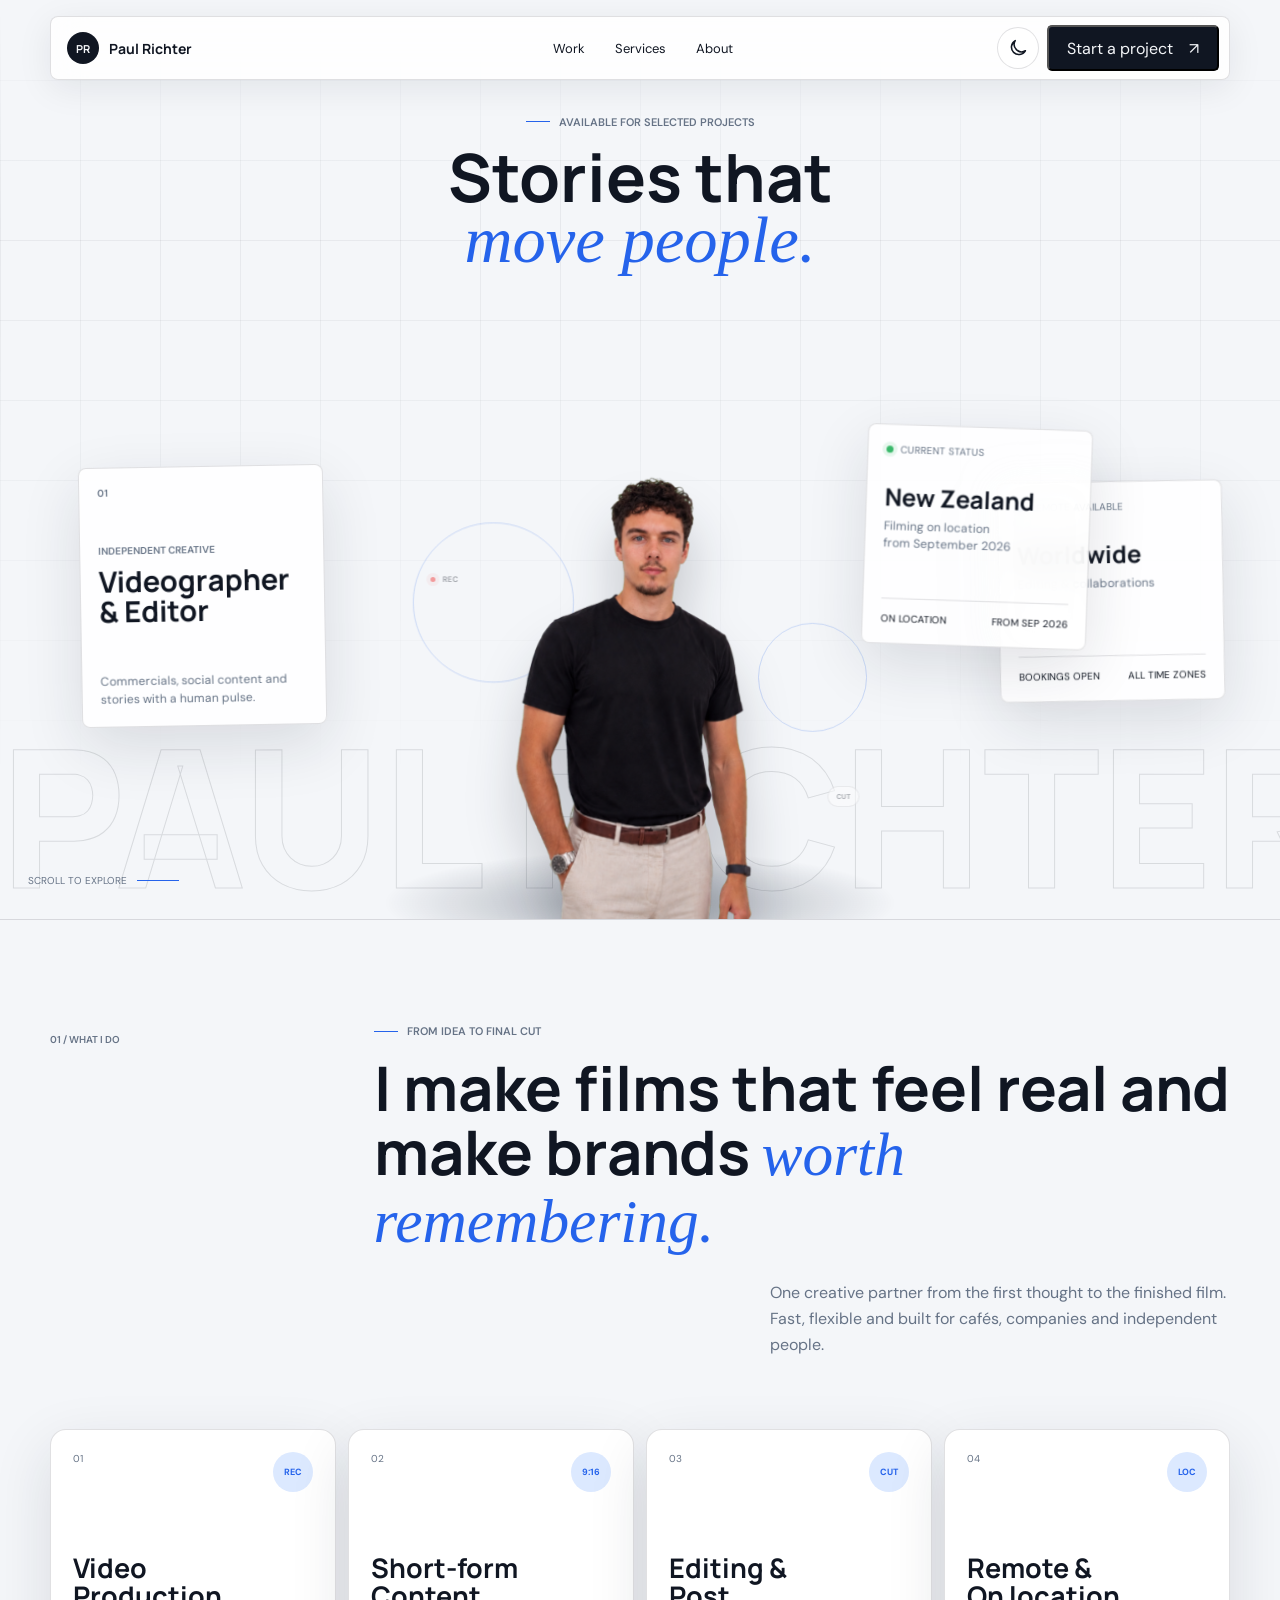
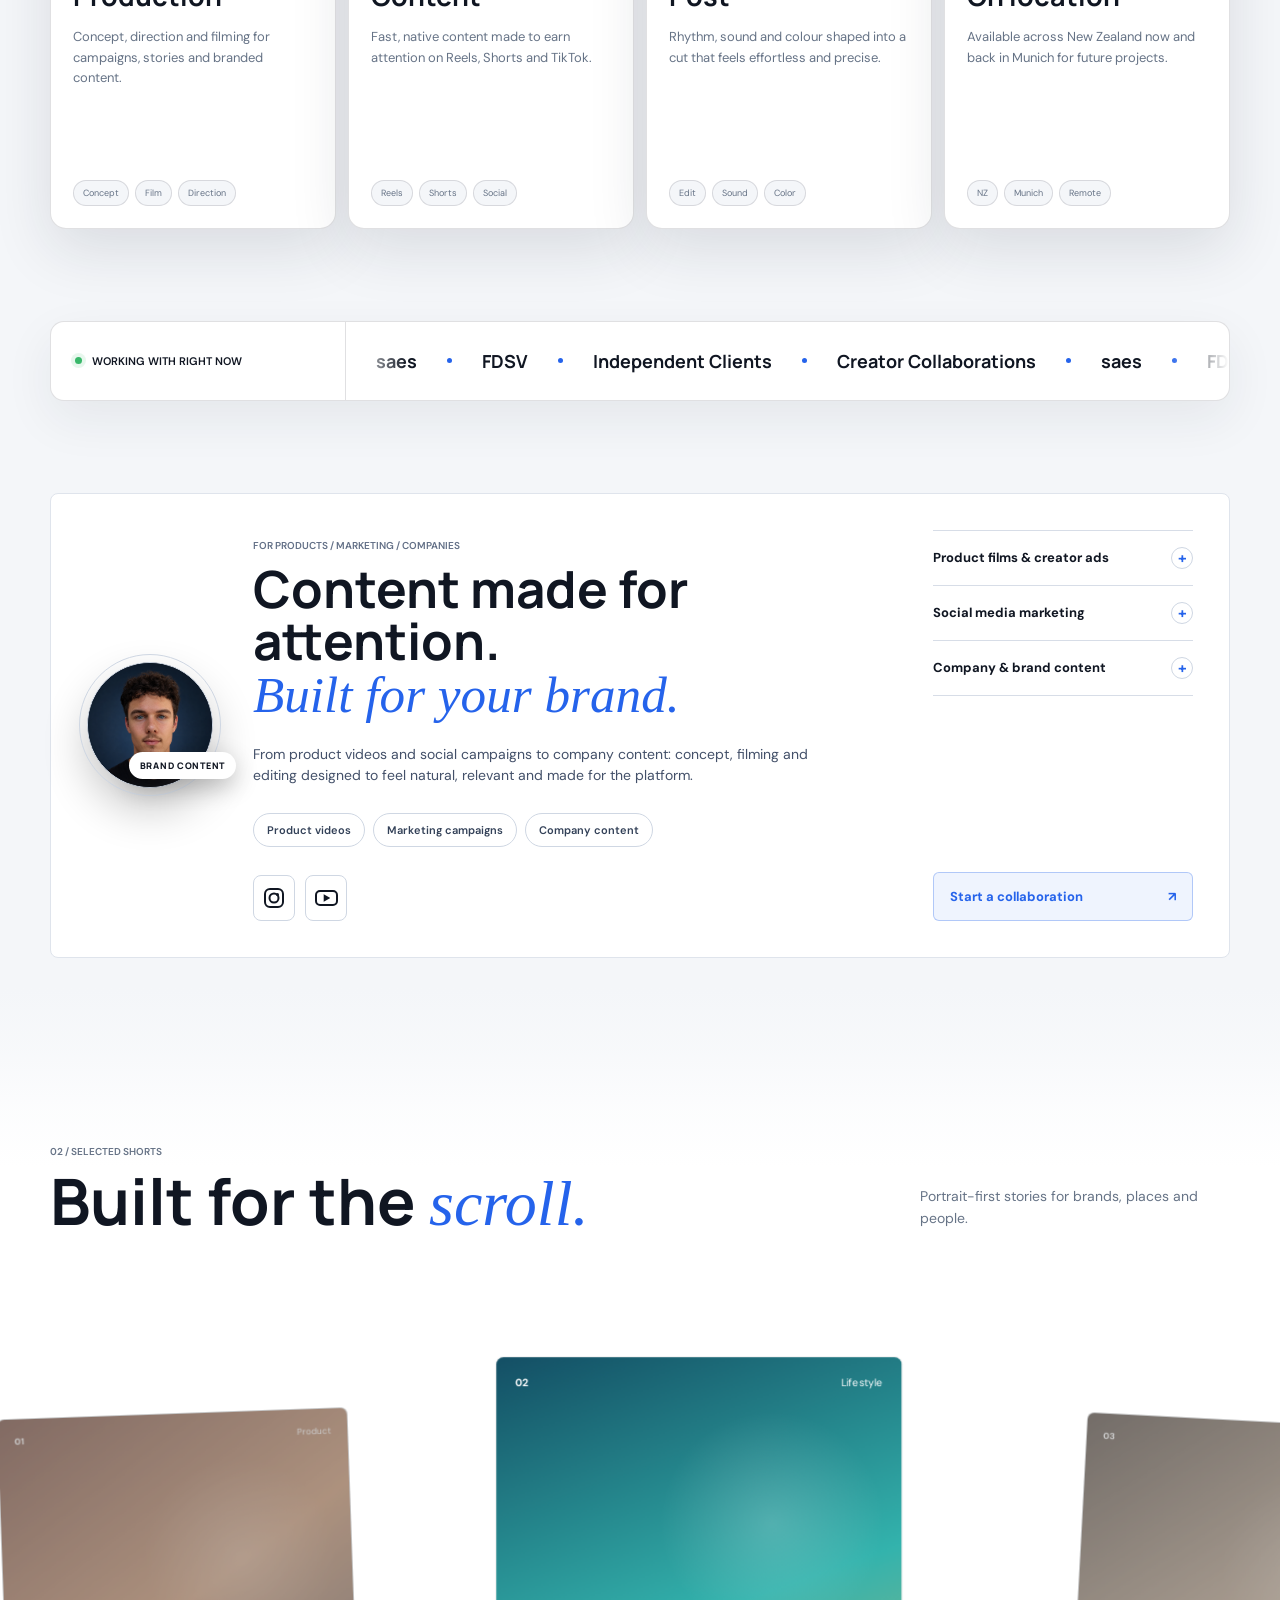
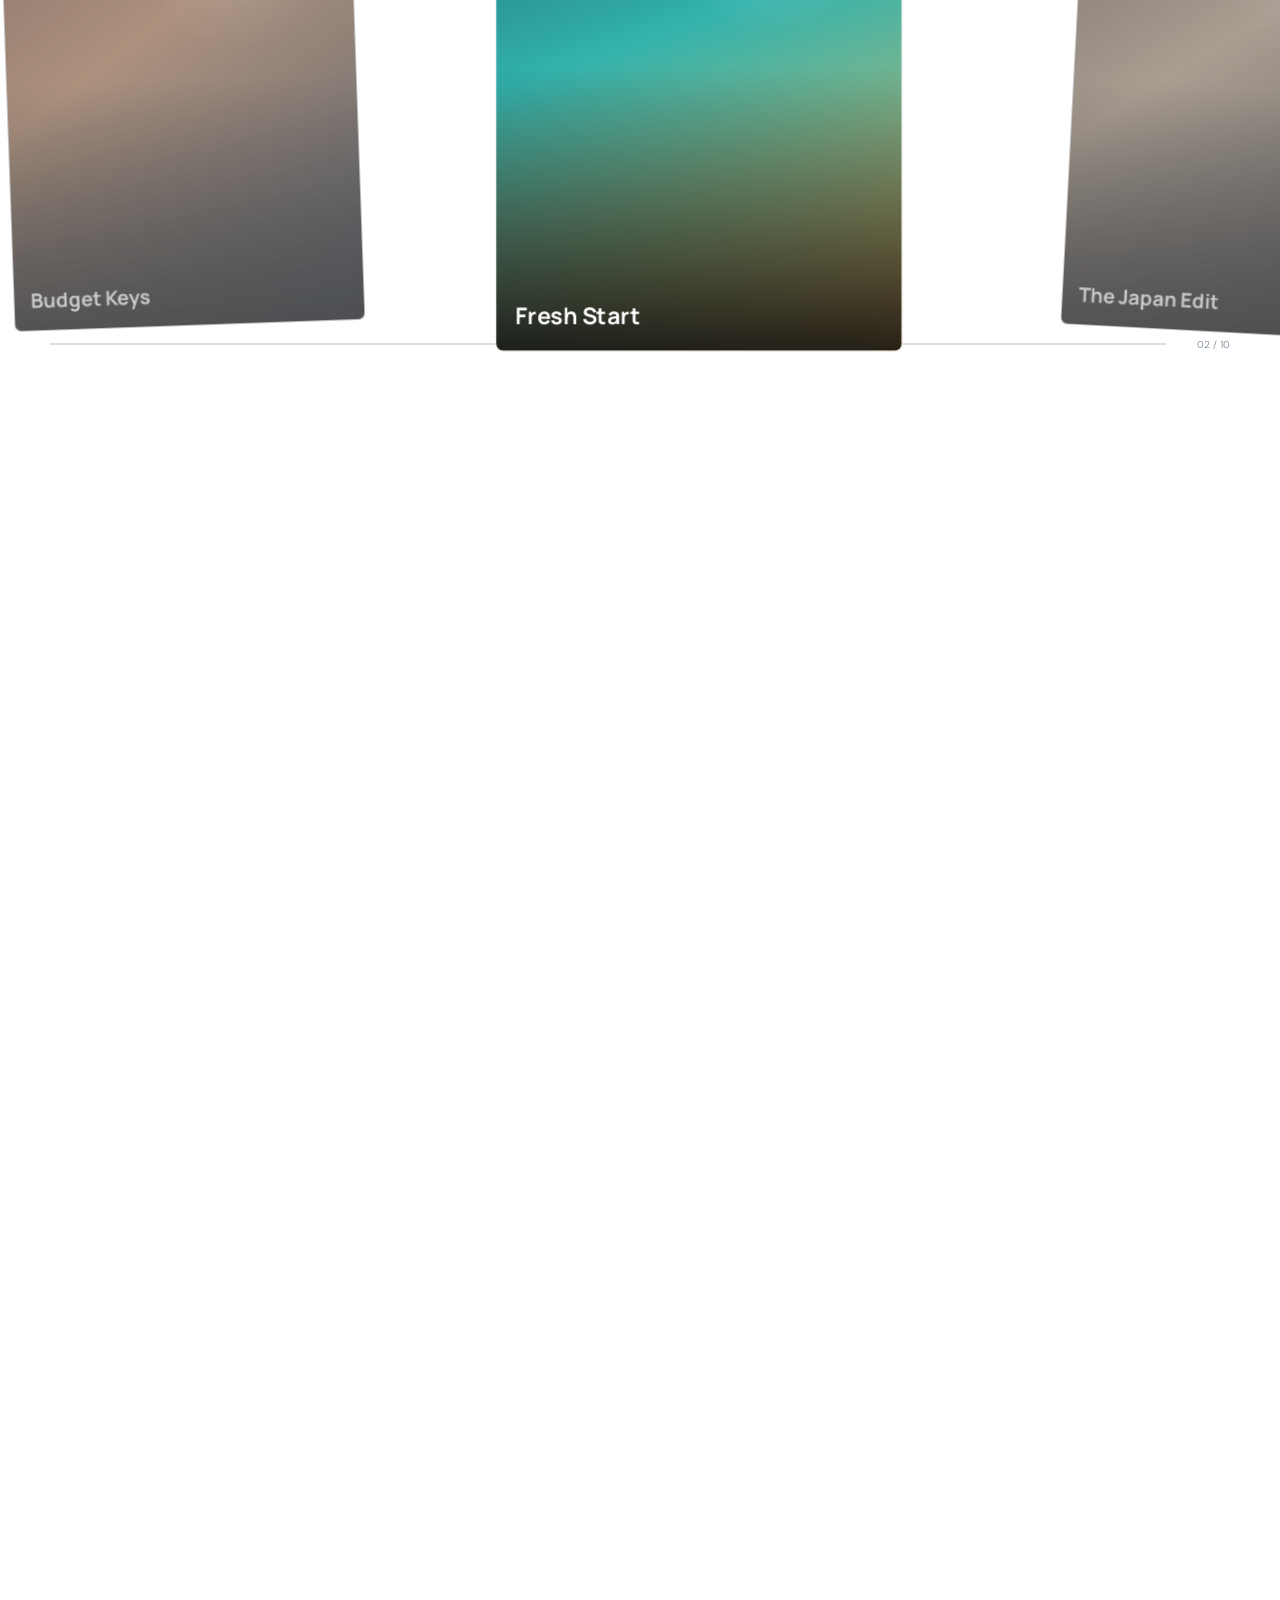
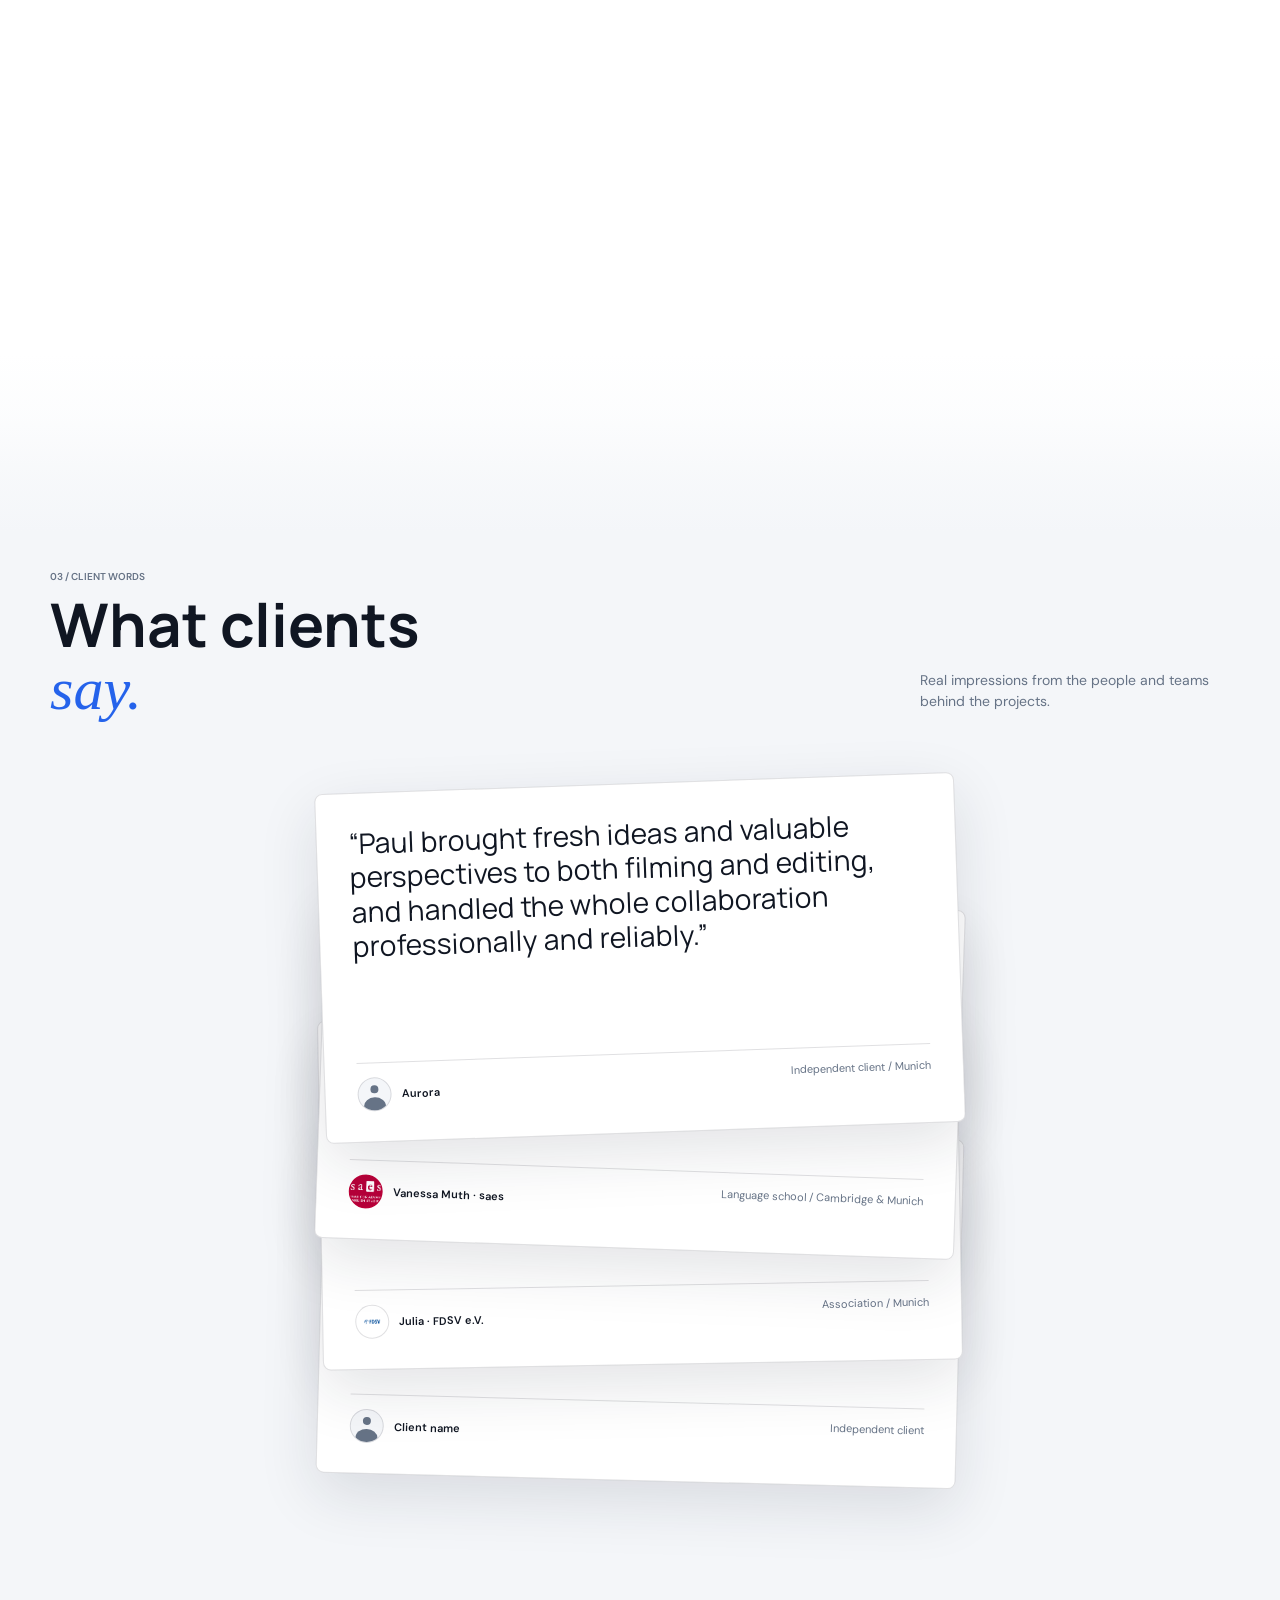
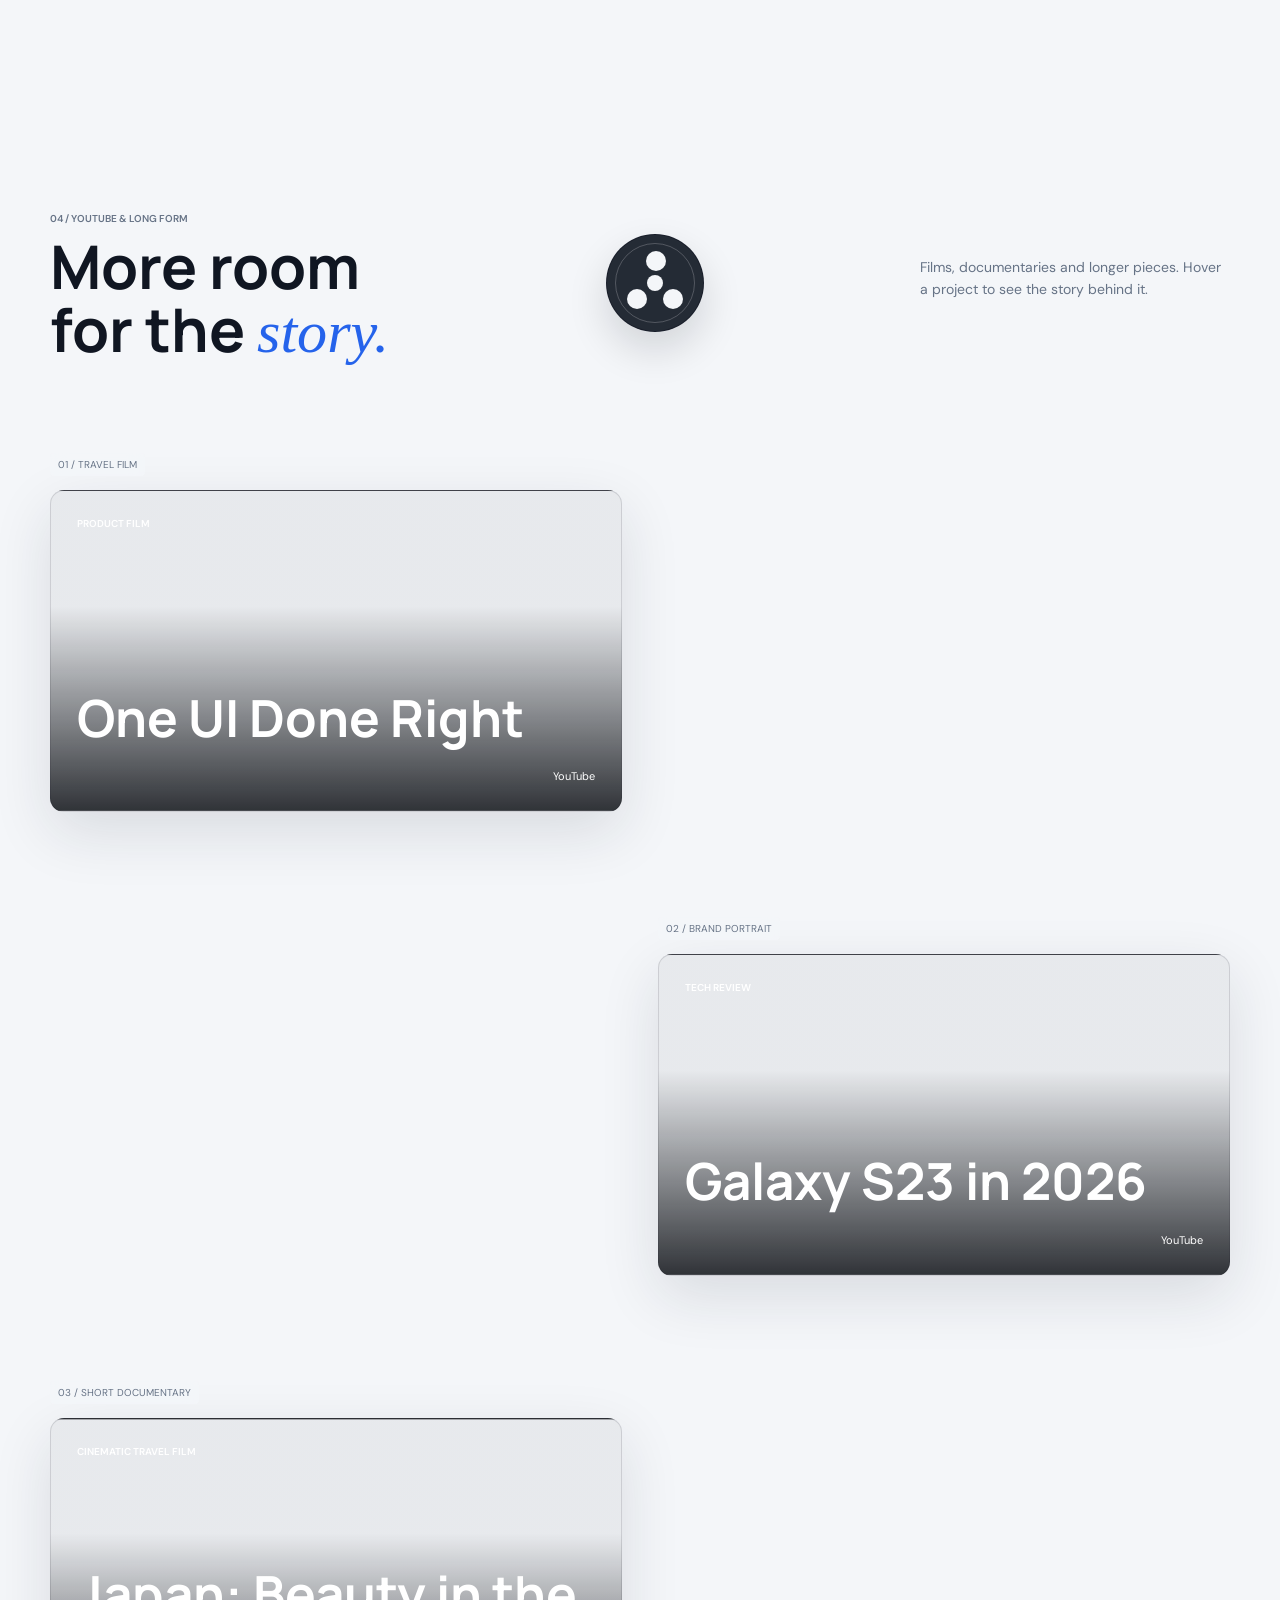
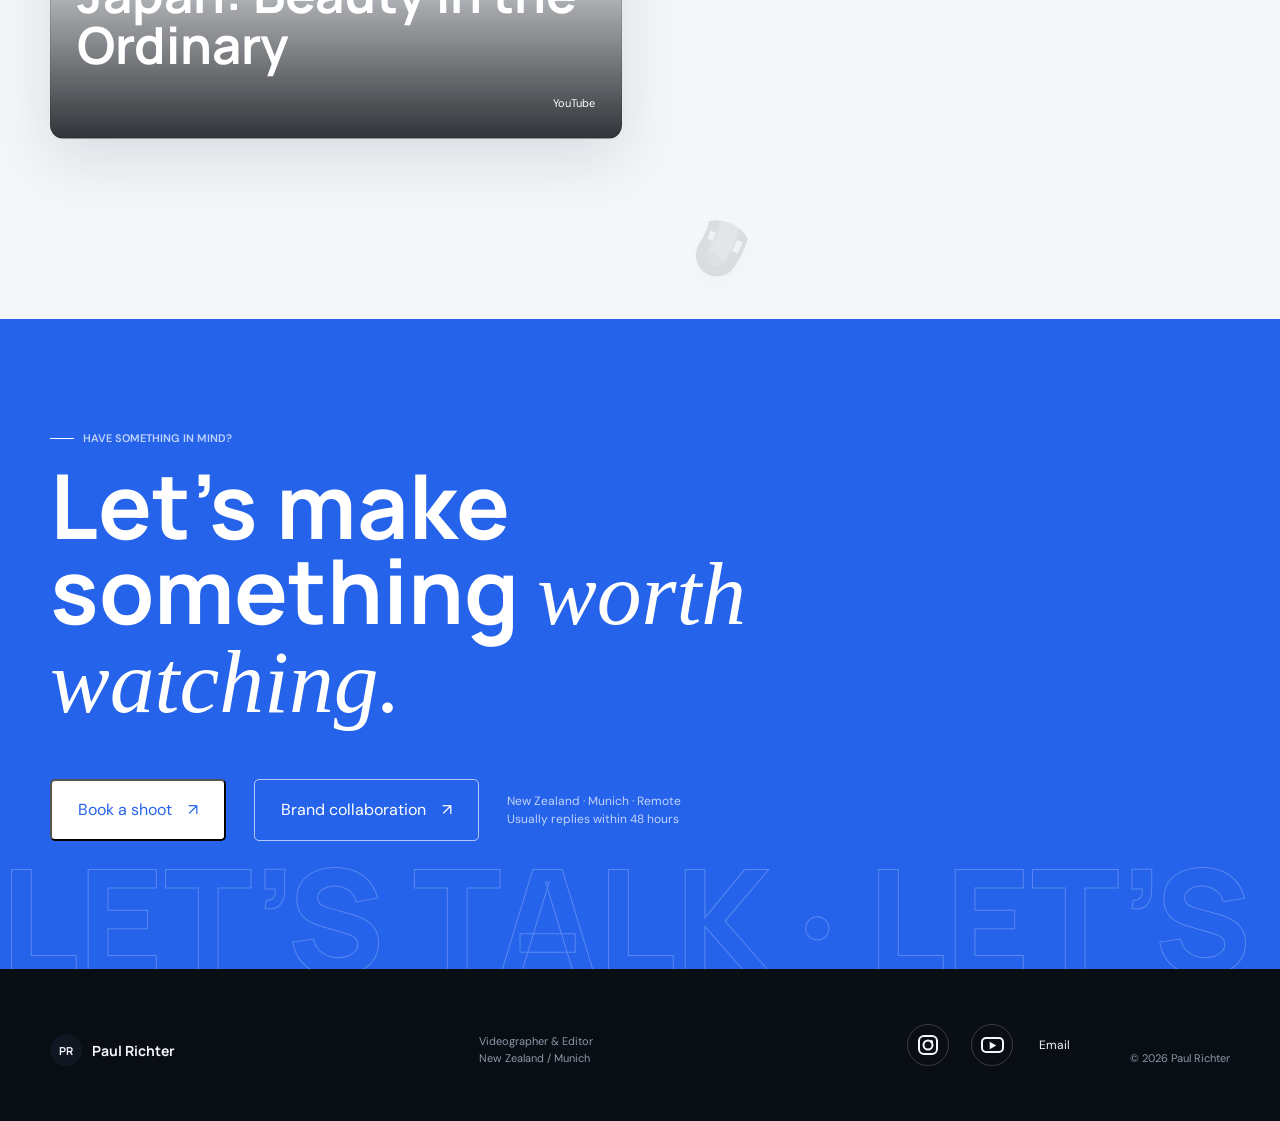
==== commit 4b95e808: "Remove portrait glow effect" ====
--- a/index.html
+++ b/index.html
@@ -74,7 +74,6 @@
               width="4000"
               height="5333"
             />
-            <div class="portrait-light"></div>
           </div>
         </div>
 
--- a/styles.css
+++ b/styles.css
@@ -413,32 +413,12 @@
   transition: filter .55s ease;
 }
 
-.portrait-light {
-  position: absolute;
-  z-index: 4;
-  inset: -15% -35%;
-  background: linear-gradient(105deg, transparent 35%, rgba(255,255,255,.72) 48%, transparent 61%);
-  clip-path: inset(0 22%);
-  mix-blend-mode: screen;
-  opacity: calc(.88 - (var(--hero-progress) * .55));
-  pointer-events: none;
-  transform: translateX(calc((var(--hero-progress) - .55) * 170%));
-  transition: opacity .55s ease, filter .55s ease;
-}
-
 body.dark .portrait-person img {
   filter: none;
 }
 
 body.dark .portrait-person {
   filter: drop-shadow(0 38px 25px rgba(13, 20, 33, .2));
-}
-
-body.dark .portrait-light {
-  background: linear-gradient(105deg, transparent 35%, rgba(255,255,255,.72) 48%, transparent 61%);
-  filter: none;
-  mix-blend-mode: screen;
-  opacity: calc(.88 - (var(--hero-progress) * .55));
 }
 
 .portrait-shadow {
@@ -2510,7 +2490,6 @@
 /* 2026 refinement: portrait, service motion, partners and film path */
 :root {
   --feature-radius: 14px;
-  --hero-light: 0;
   --tape-tail-y: 0px;
 }
 
@@ -2532,27 +2511,6 @@
 .portrait-person img {
   transform: scale(1.1);
   transform-origin: center bottom;
-}
-
-.portrait-light {
-  inset: 0;
-  background: linear-gradient(
-    102deg,
-    transparent 34%,
-    rgba(184, 215, 255, .12) 41%,
-    rgba(255, 255, 255, .94) 49%,
-    rgba(116, 167, 255, .24) 56%,
-    transparent 66%
-  );
-  clip-path: none;
-  filter: blur(1px);
-  -webkit-mask: url("assets/paul-portrait-cutout.png?v=20260729") center bottom / contain no-repeat;
-  mask: url("assets/paul-portrait-cutout.png?v=20260729") center bottom / contain no-repeat;
-  mix-blend-mode: screen;
-  opacity: var(--hero-light);
-  transform: translateX(calc(-125% + (var(--hero-progress) * 470%))) scale(1.1);
-  transform-origin: center bottom;
-  will-change: opacity, transform;
 }
 
 .process-strip,
@@ -3010,8 +2968,7 @@
     height: 63%;
   }
 
-  .portrait-person img,
-  .portrait-light {
+  .portrait-person img {
     transform: scale(1.08);
   }
 
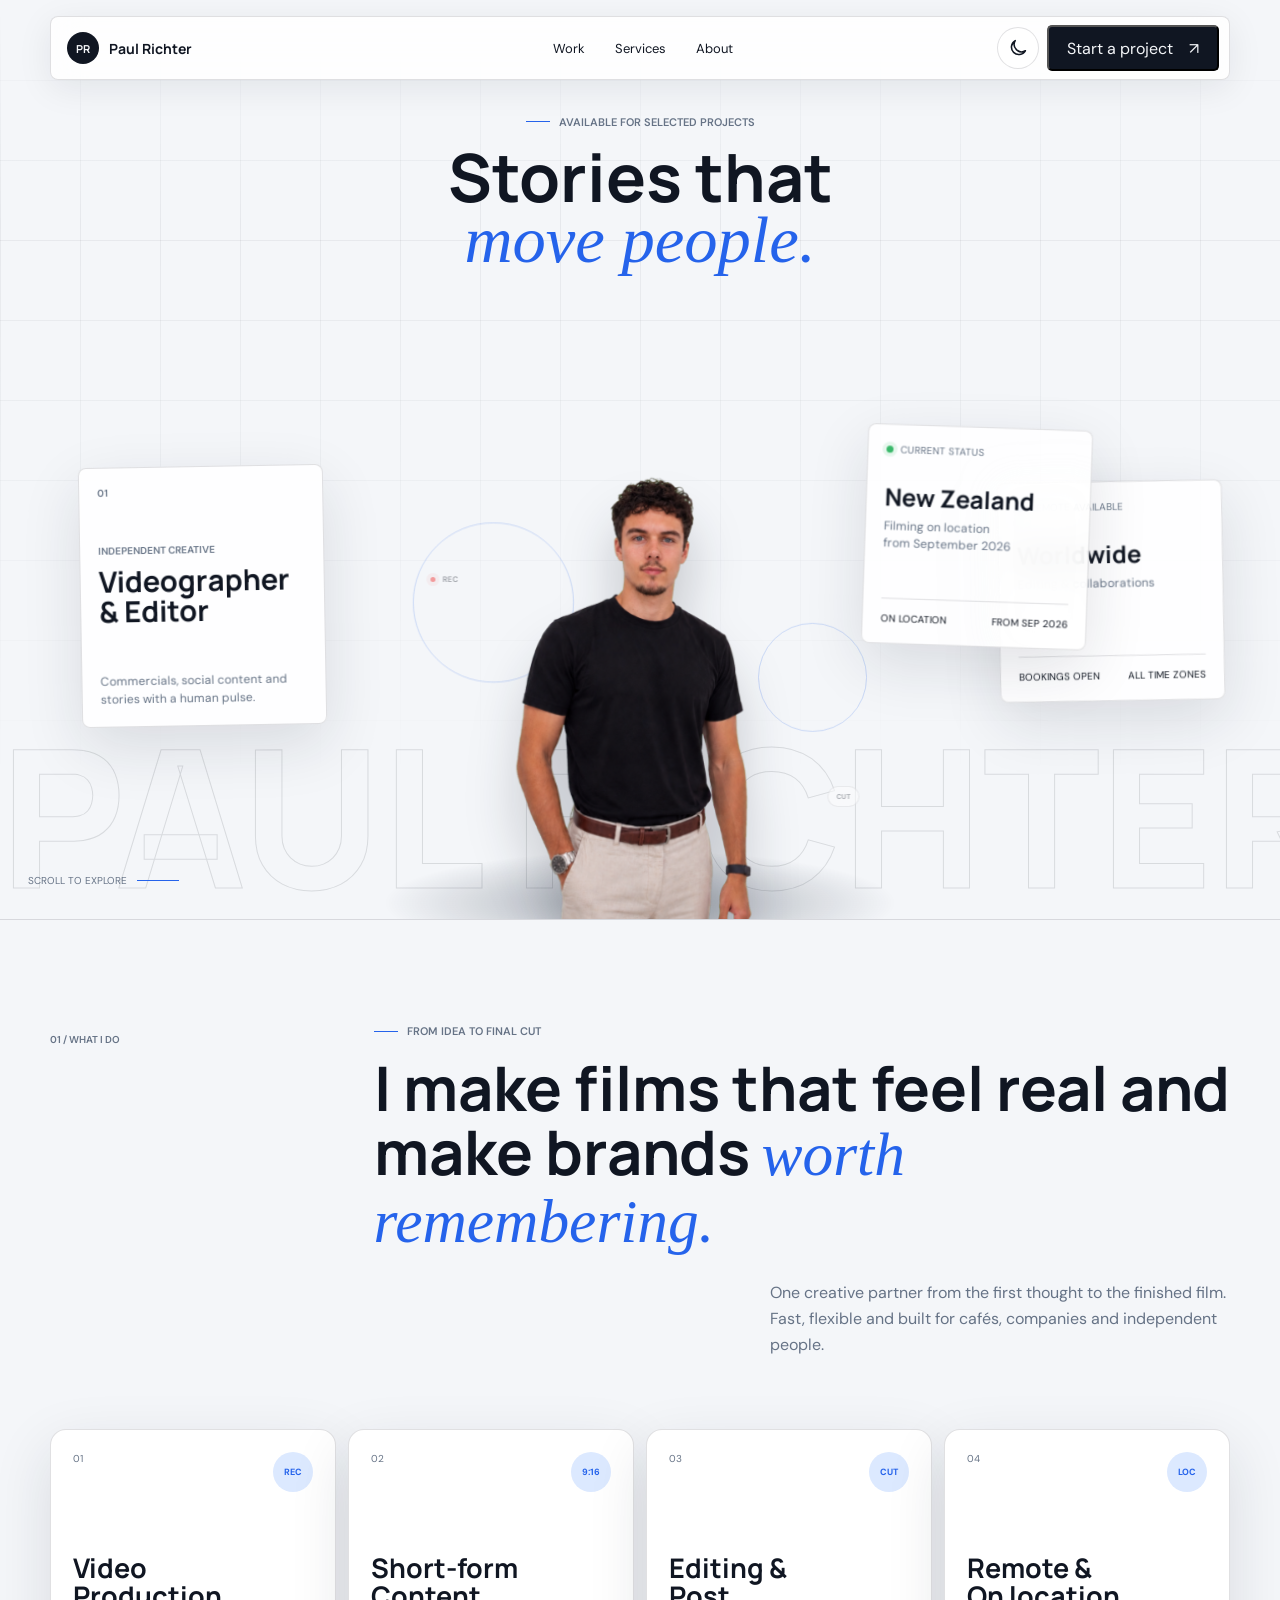
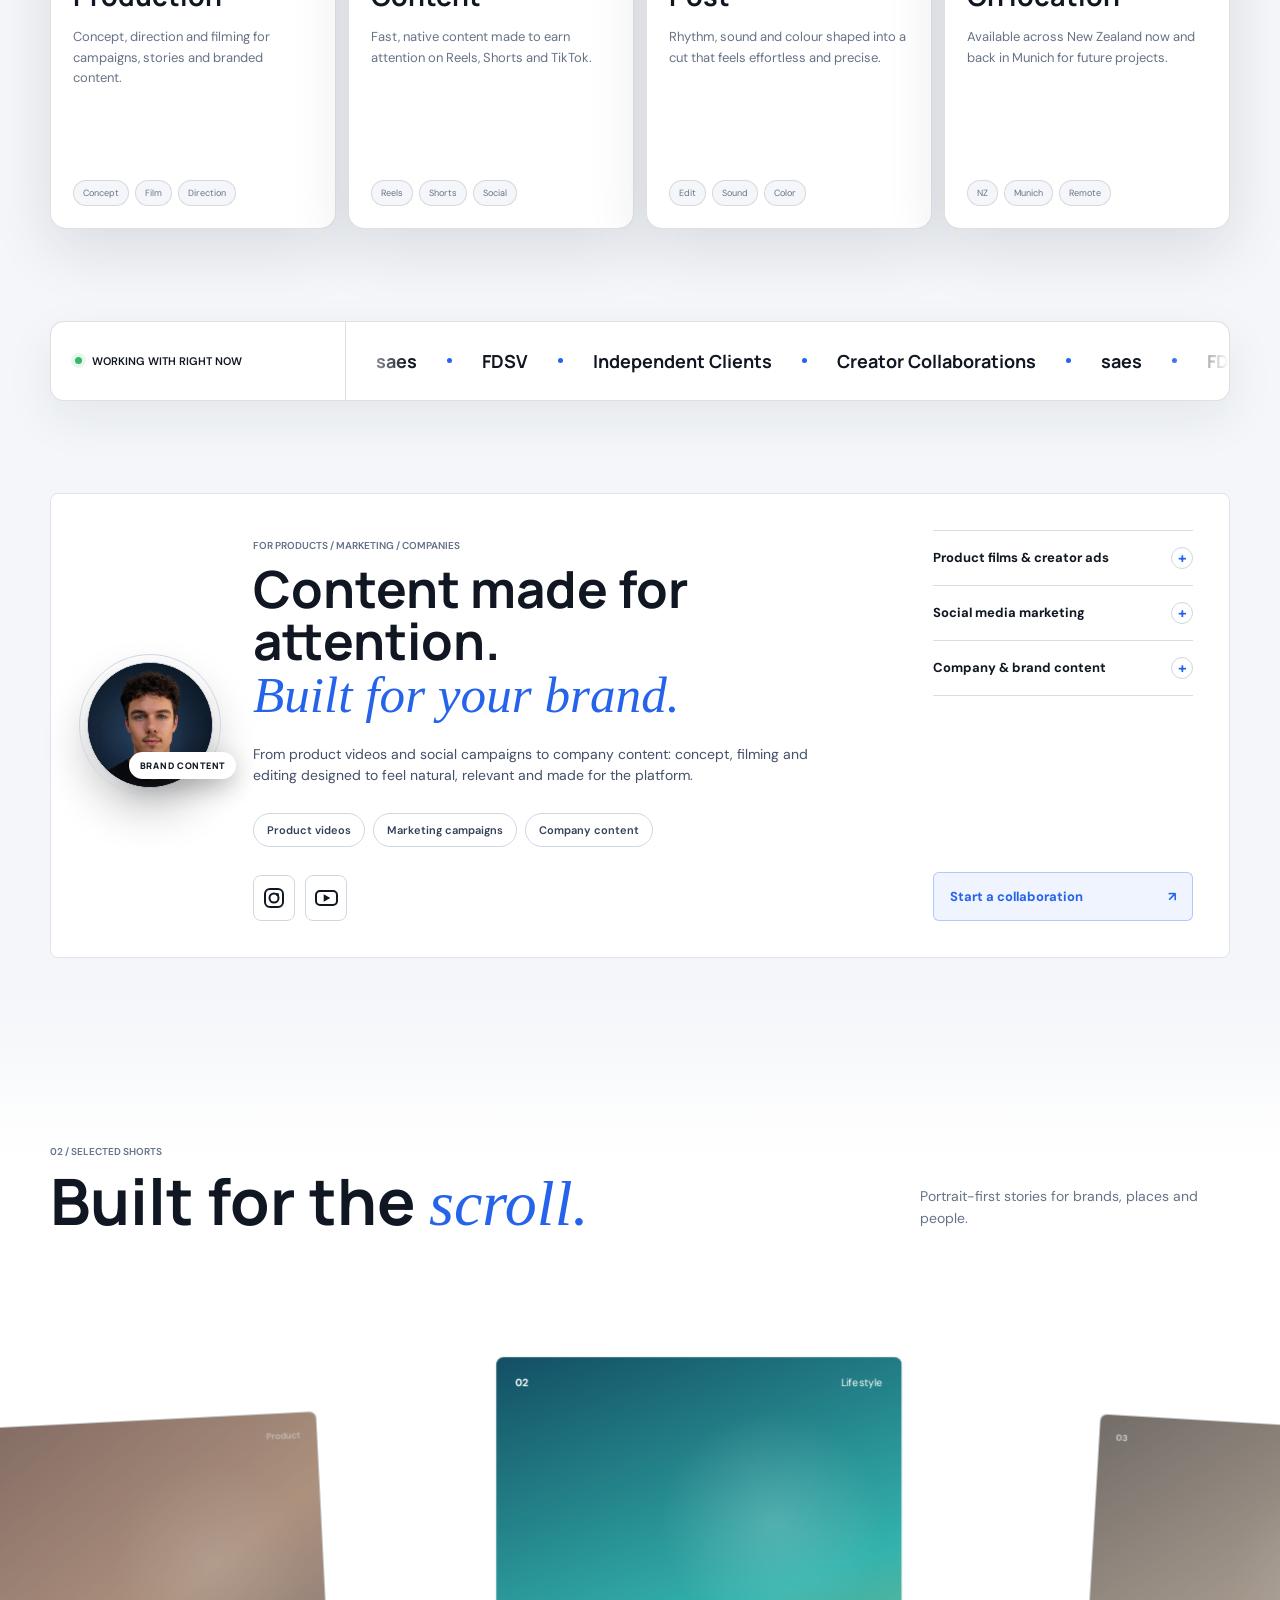
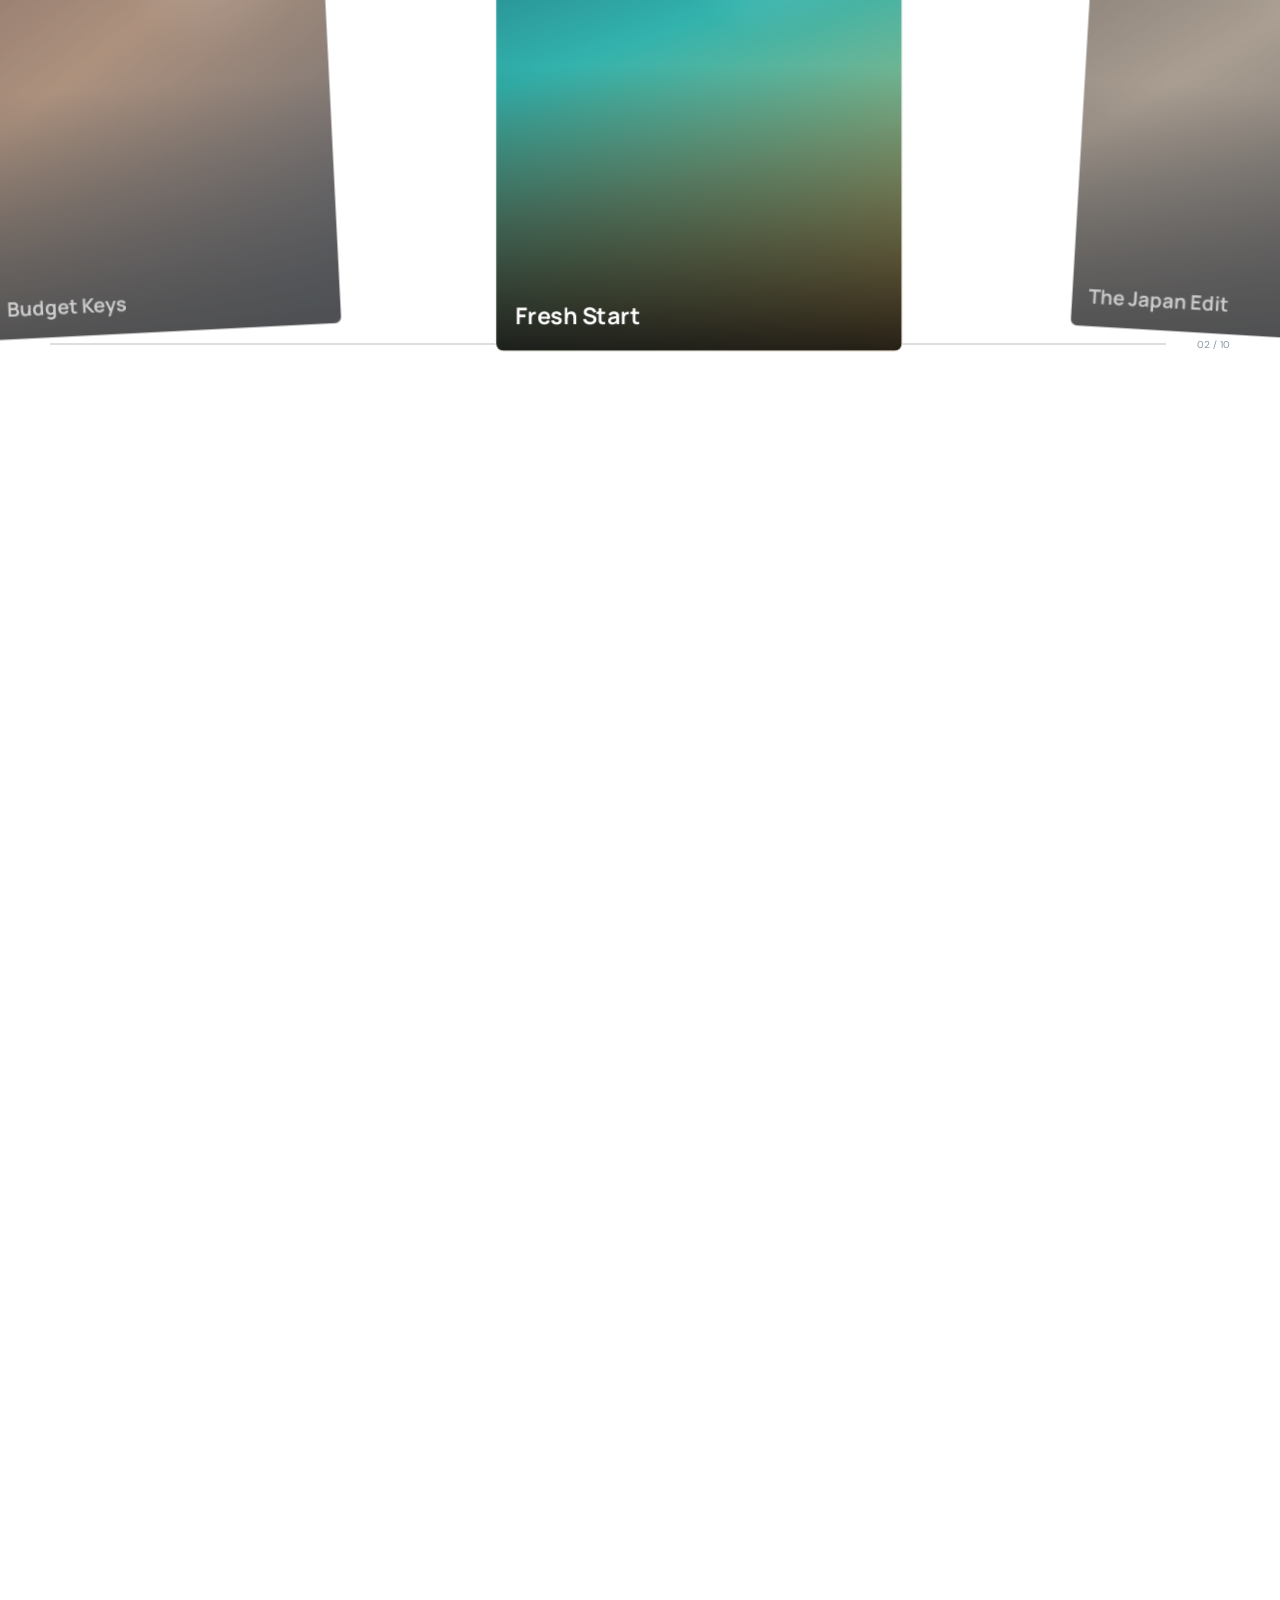
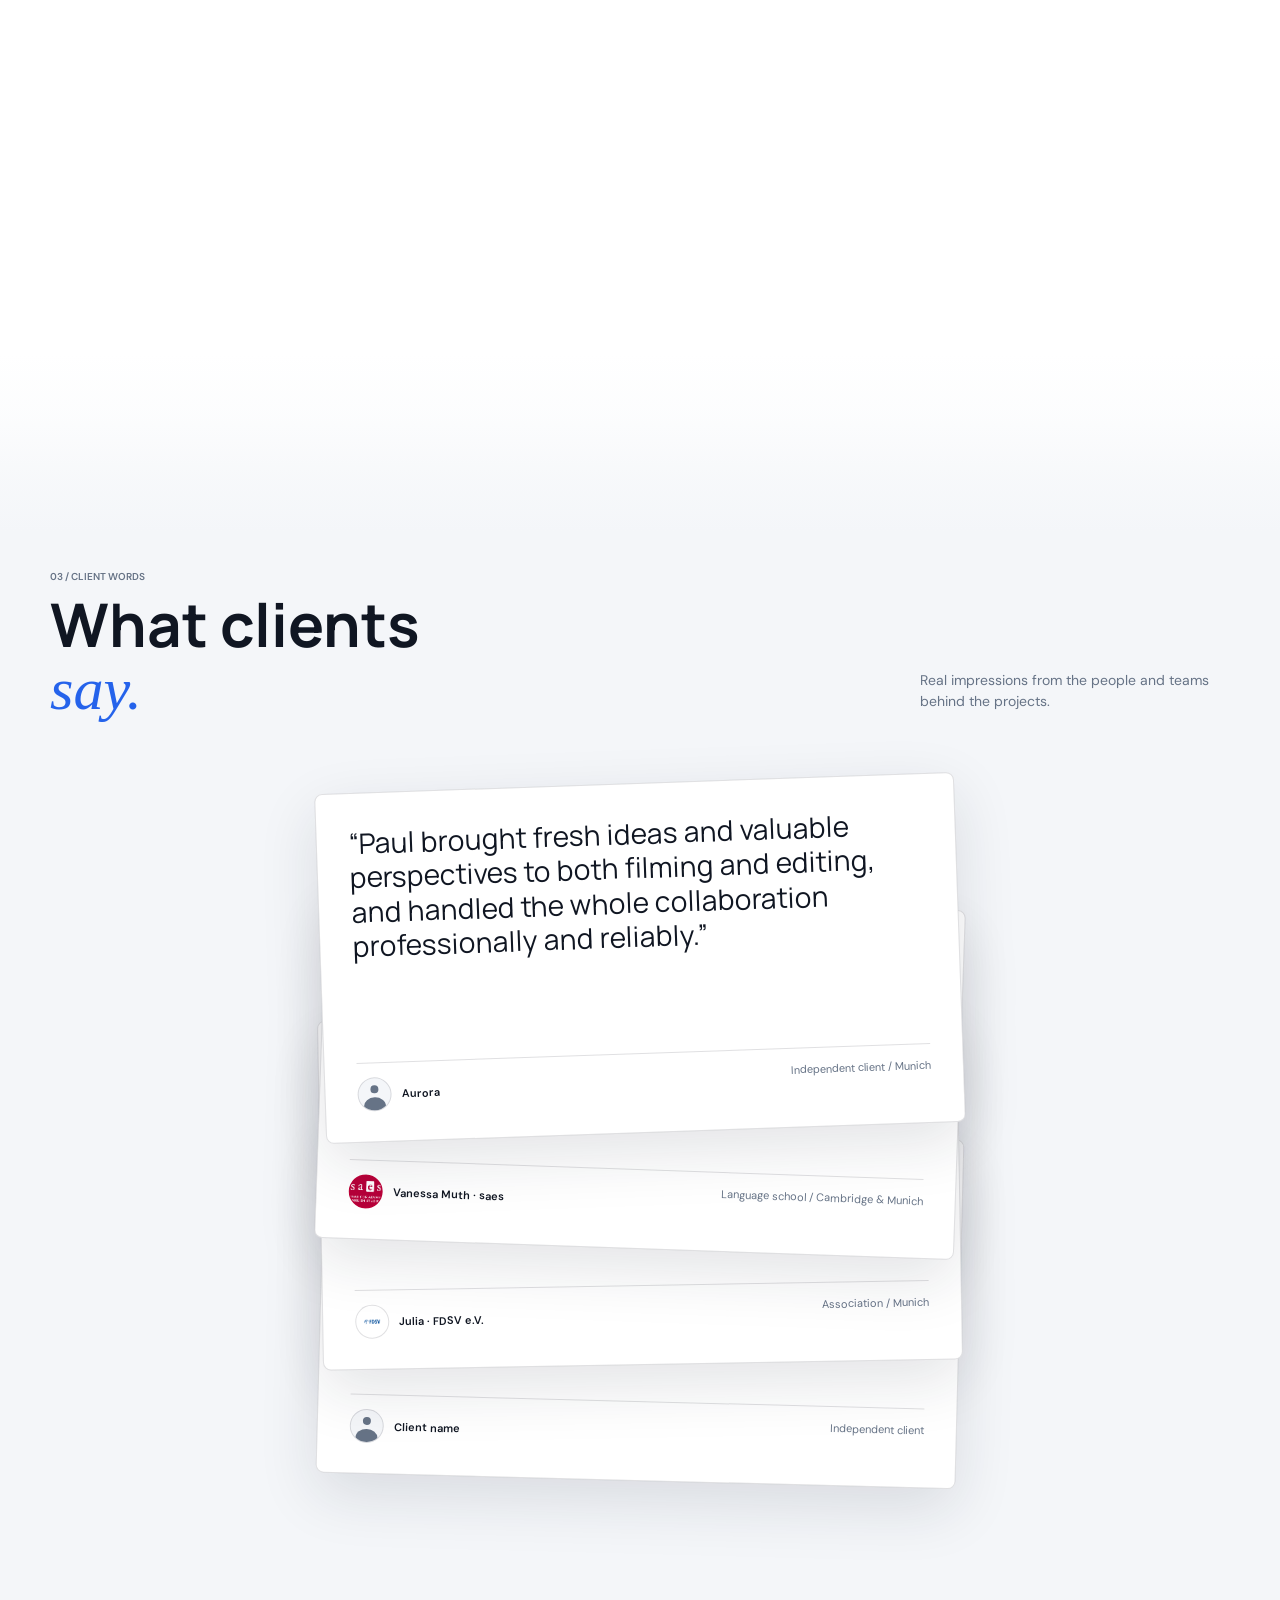
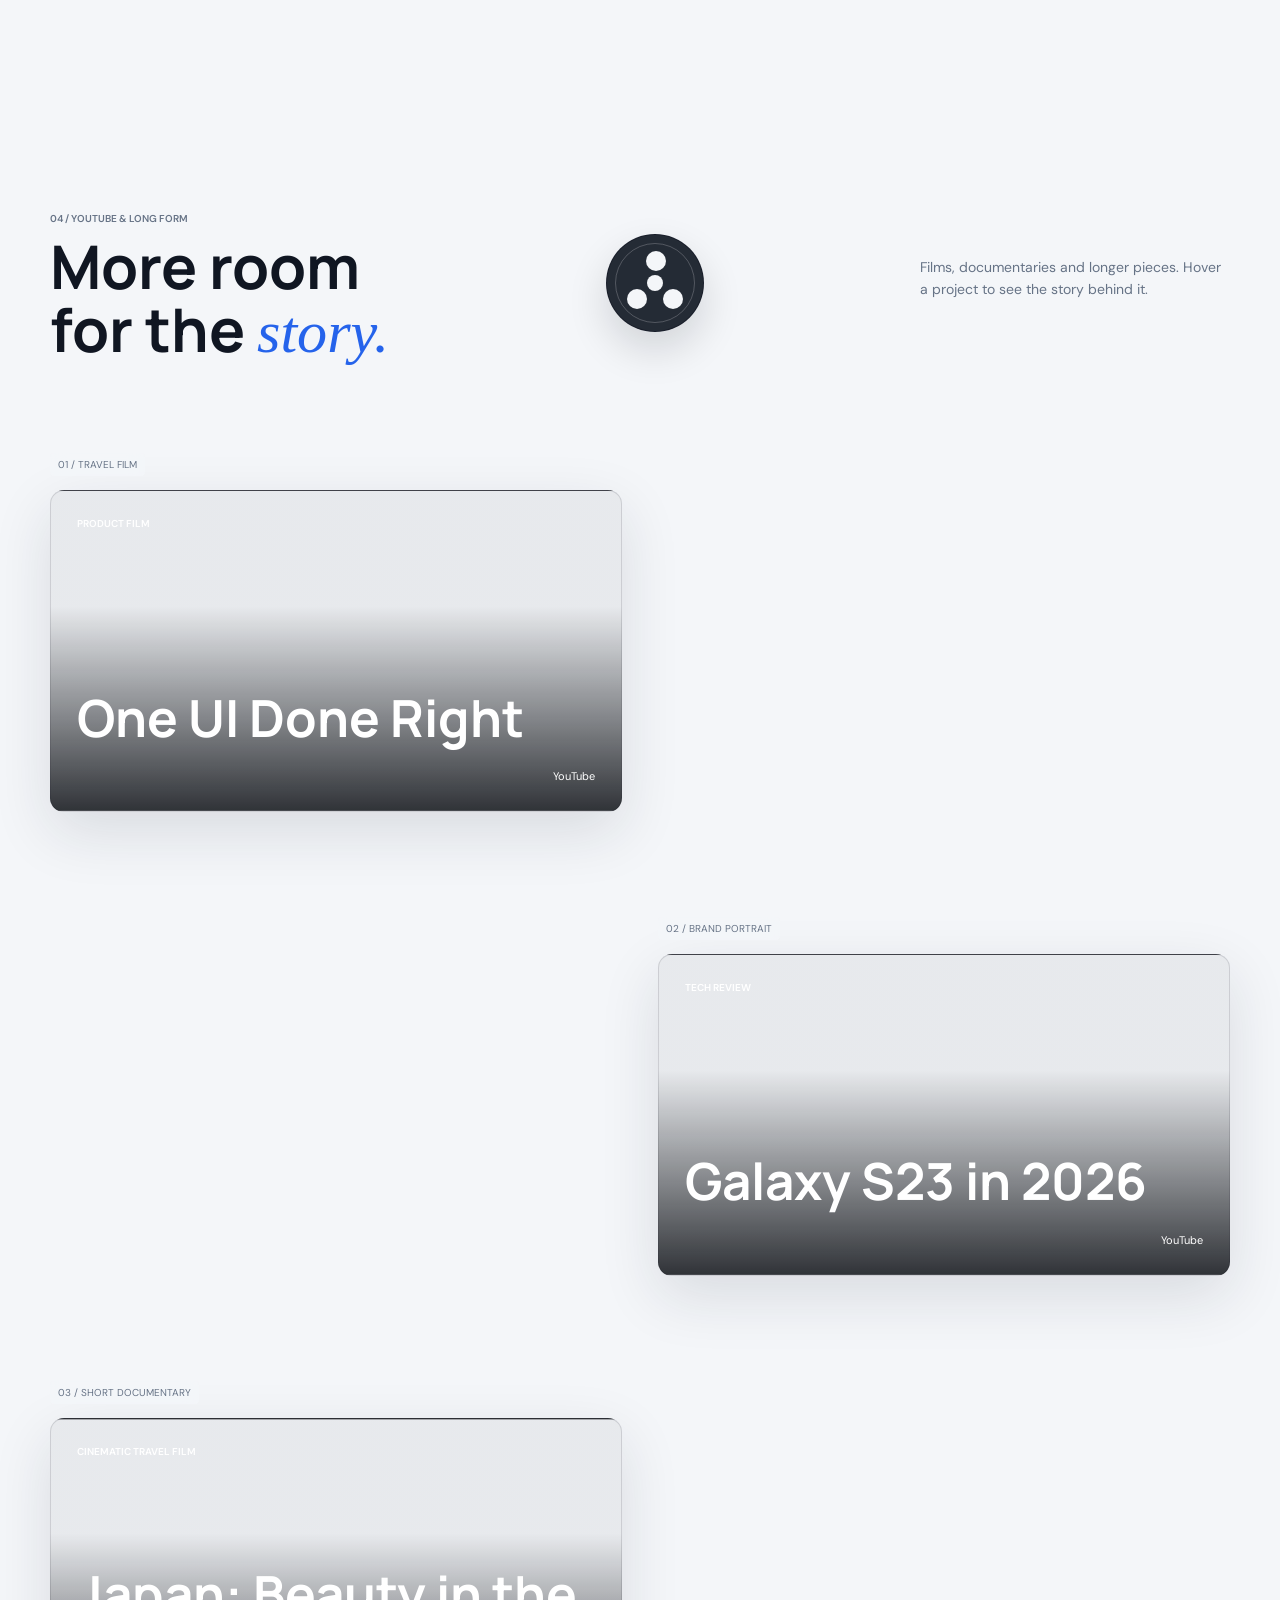
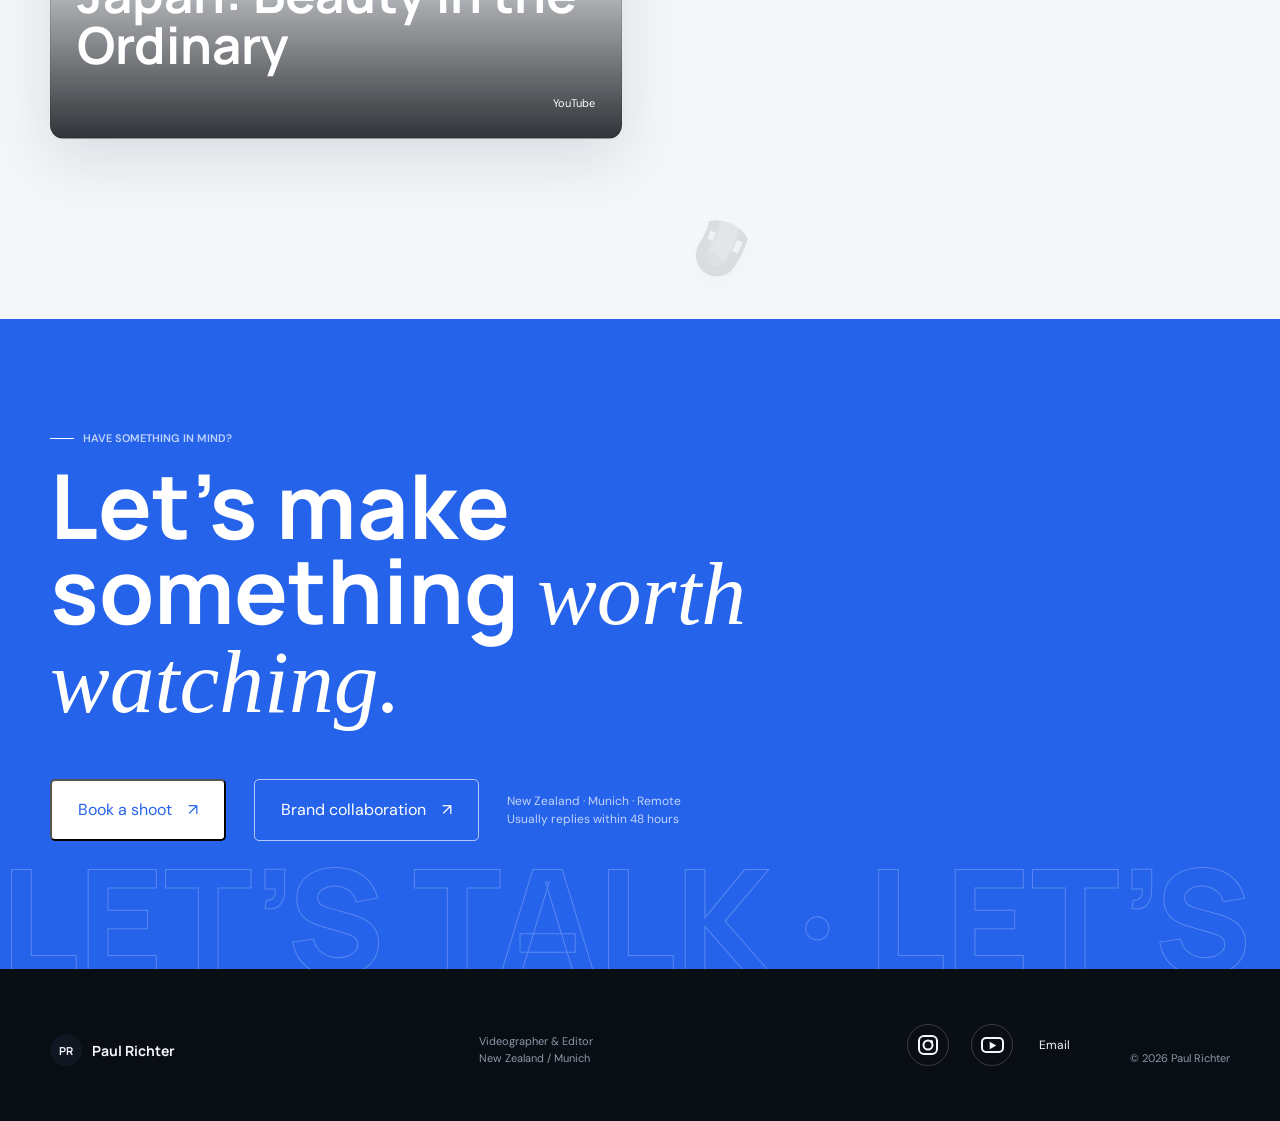
==== commit c12af9c3: "Prevent ad blockers hiding profile links" ====
--- a/index.html
+++ b/index.html
@@ -196,13 +196,13 @@
             <span>Marketing campaigns</span>
             <span>Company content</span>
           </div>
-          <div class="collab-socials">
-            <a class="social-icon instagram-icon" href="https://www.instagram.com/paul.richter6/" target="_blank" rel="noreferrer" aria-label="Instagram">
-              <span class="instagram-mark" aria-hidden="true"></span>
-              <span class="visually-hidden">Instagram</span>
+          <div class="channel-links">
+            <a class="channel-button photo-channel" href="./profile.html" target="_blank" rel="noreferrer" aria-label="Fotoprofil öffnen">
+              <span class="photo-mark" aria-hidden="true"></span>
+              <span class="visually-hidden">Fotoprofil</span>
             </a>
-            <a class="social-icon youtube-icon" href="https://www.youtube.com/@PaulRichter6" target="_blank" rel="noreferrer" aria-label="YouTube">
-              <span class="youtube-mark" aria-hidden="true"></span>
+            <a class="channel-button video-channel" href="https://www.youtube.com/@PaulRichter6" target="_blank" rel="noreferrer" aria-label="YouTube">
+              <span class="video-mark" aria-hidden="true"></span>
               <span class="visually-hidden">YouTube</span>
             </a>
           </div>
@@ -234,61 +234,61 @@
             <p>Portrait-first stories for brands, places and people.</p>
           </div>
           <div class="shorts-track">
-            <button class="short-card short-1" type="button" data-url="https://www.instagram.com/paul.richter6/reel/DapAB67IwdH/" aria-label="Short 1 auf Instagram öffnen">
+            <button class="short-card short-1" type="button" data-post="DapAB67IwdH" aria-label="Original von Short 1 öffnen">
               <video muted loop playsinline preload="metadata"><source src="assets/shorts/short-01.mp4" type="video/mp4" /></video>
               <span class="short-meta"><b>01</b><i>Product</i></span>
               <span class="play-button">▶</span>
               <span class="short-title">Budget Keys</span>
             </button>
-            <button class="short-card short-2" type="button" data-url="https://www.instagram.com/paul.richter6/reel/DYWs6WroBRk/" aria-label="Short 2 auf Instagram öffnen">
+            <button class="short-card short-2" type="button" data-post="DYWs6WroBRk" aria-label="Original von Short 2 öffnen">
               <video muted loop playsinline preload="metadata"><source src="assets/shorts/short-02.mp4" type="video/mp4" /></video>
               <span class="short-meta"><b>02</b><i>Lifestyle</i></span>
               <span class="play-button">▶</span>
               <span class="short-title">Fresh Start</span>
             </button>
-            <button class="short-card short-3" type="button" data-url="https://www.instagram.com/paul.richter6/reel/DQb49lZiHYL/" aria-label="Short 3 auf Instagram öffnen">
+            <button class="short-card short-3" type="button" data-post="DQb49lZiHYL" aria-label="Original von Short 3 öffnen">
               <video muted loop playsinline preload="metadata"><source src="assets/shorts/short-03.mp4" type="video/mp4" /></video>
               <span class="short-meta"><b>03</b><i>Travel</i></span>
               <span class="play-button">▶</span>
               <span class="short-title">The Japan Edit</span>
             </button>
-            <button class="short-card short-4" type="button" data-url="https://www.instagram.com/paul.richter6/reel/DXKlBf_CFgG/" aria-label="Short 4 auf Instagram öffnen">
+            <button class="short-card short-4" type="button" data-post="DXKlBf_CFgG" aria-label="Original von Short 4 öffnen">
               <video muted loop playsinline preload="metadata"><source src="assets/shorts/short-04.mp4" type="video/mp4" /></video>
               <span class="short-meta"><b>04</b><i>Creator</i></span>
               <span class="play-button">▶</span>
               <span class="short-title">Work, Then Peace</span>
             </button>
-            <button class="short-card short-5" type="button" data-url="https://www.instagram.com/paul.richter6/reel/DadJaqlIxo8/" aria-label="Short 5 auf Instagram öffnen">
+            <button class="short-card short-5" type="button" data-post="DadJaqlIxo8" aria-label="Original von Short 5 öffnen">
               <video muted loop playsinline preload="metadata"><source src="assets/shorts/short-05.mp4" type="video/mp4" /></video>
               <span class="short-meta"><b>05</b><i>Product</i></span>
               <span class="play-button">▶</span>
               <span class="short-title">FitBit Air</span>
             </button>
-            <button class="short-card short-6" type="button" data-url="https://www.instagram.com/saes_school/reel/DOYeCa5jkmZ/" aria-label="Short 6 auf Instagram öffnen">
+            <button class="short-card short-6" type="button" data-post="DOYeCa5jkmZ" aria-label="Original von Short 6 öffnen">
               <video muted loop playsinline preload="metadata"><source src="assets/shorts/short-06.mp4" type="video/mp4" /></video>
               <span class="short-meta"><b>06</b><i>Education</i></span>
               <span class="play-button">▶</span>
               <span class="short-title">Cambridge Days</span>
             </button>
-            <button class="short-card short-7" type="button" data-url="https://www.instagram.com/paul.richter6/reel/DWuM4pyiDR1/" aria-label="Short 7 auf Instagram öffnen">
+            <button class="short-card short-7" type="button" data-post="DWuM4pyiDR1" aria-label="Original von Short 7 öffnen">
               <video muted loop playsinline preload="metadata"><source src="assets/shorts/short-07.mp4" type="video/mp4" /></video>
               <span class="short-meta"><b>07</b><i>Lifestyle</i></span>
               <span class="play-button">▶</span>
               <span class="short-title">Sleep. Work. Repeat.</span>
             </button>
-            <button class="short-card short-8" type="button" data-url="https://www.instagram.com/paul.richter6/reel/DYjVCAPISRX/" aria-label="Short 8 auf Instagram öffnen">
+            <button class="short-card short-8" type="button" data-post="DYjVCAPISRX" aria-label="Original von Short 8 öffnen">
               <video muted loop playsinline preload="metadata"><source src="assets/shorts/short-08.mp4" type="video/mp4" /></video>
               <span class="short-meta"><b>08</b><i>Food</i></span>
               <span class="play-button">▶</span>
               <span class="short-title">Cooking Together</span>
             </button>
-            <button class="short-card short-9" type="button" data-url="https://www.instagram.com/paul.richter6/reel/DZkpcrVoI1Z/" aria-label="Short 9 auf Instagram öffnen">
+            <button class="short-card short-9" type="button" data-post="DZkpcrVoI1Z" aria-label="Original von Short 9 öffnen">
               <video muted loop playsinline preload="metadata"><source src="assets/shorts/short-09.mp4" type="video/mp4" /></video>
               <span class="short-meta"><b>09</b><i>Product</i></span>
               <span class="play-button">▶</span>
               <span class="short-title">Pocket 4</span>
             </button>
-            <button class="short-card short-10" type="button" data-url="https://www.instagram.com/paul.richter6/reel/DYwzWMGo98L/" aria-label="Short 10 auf Instagram öffnen">
+            <button class="short-card short-10" type="button" data-post="DYwzWMGo98L" aria-label="Original von Short 10 öffnen">
               <video muted loop playsinline preload="metadata"><source src="assets/shorts/short-10.mp4" type="video/mp4" /></video>
               <span class="short-meta"><b>10</b><i>Outdoor</i></span>
               <span class="play-button">▶</span>
@@ -460,12 +460,12 @@
       <a class="brand" href="#top"><span class="brand-mark">PR</span><span>Paul Richter</span></a>
       <p>Videographer & Editor<br />New Zealand / Munich</p>
       <div class="footer-links">
-        <a class="social-icon instagram-icon" href="https://www.instagram.com/paul.richter6/" target="_blank" rel="noreferrer" aria-label="Instagram">
-          <span class="instagram-mark" aria-hidden="true"></span>
-          <span class="visually-hidden">Instagram</span>
+        <a class="channel-button photo-channel" href="./profile.html" target="_blank" rel="noreferrer" aria-label="Fotoprofil öffnen">
+          <span class="photo-mark" aria-hidden="true"></span>
+          <span class="visually-hidden">Fotoprofil</span>
         </a>
-        <a class="social-icon youtube-icon" href="https://www.youtube.com/@PaulRichter6" target="_blank" rel="noreferrer" aria-label="YouTube">
-          <span class="youtube-mark" aria-hidden="true"></span>
+        <a class="channel-button video-channel" href="https://www.youtube.com/@PaulRichter6" target="_blank" rel="noreferrer" aria-label="YouTube">
+          <span class="video-mark" aria-hidden="true"></span>
           <span class="visually-hidden">YouTube</span>
         </a>
         <button class="footer-email" type="button" data-contact-open data-contact-type="General inquiry">Email</button>
--- a/styles.css
+++ b/styles.css
@@ -2693,13 +2693,13 @@
   to { transform: translateX(-50%); }
 }
 
-.collab-socials {
+.channel-links {
   display: flex;
   gap: 10px;
   margin-top: 28px;
 }
 
-.collab-socials a {
+.channel-links a {
   display: inline-flex;
   justify-content: center;
   align-items: center;
@@ -2714,7 +2714,7 @@
   transition: background .25s ease, border-color .25s ease, transform .25s ease;
 }
 
-.collab-socials a:hover {
+.channel-links a:hover {
   background: #edf3ff;
   border-color: #8eb2ff;
   transform: translateY(-2px);
@@ -2730,7 +2730,7 @@
   white-space: nowrap;
 }
 
-.instagram-mark {
+.photo-mark {
   position: relative;
   width: 20px;
   height: 20px;
@@ -2738,7 +2738,7 @@
   border-radius: 6px;
 }
 
-.instagram-mark::before {
+.photo-mark::before {
   position: absolute;
   top: 50%;
   left: 50%;
@@ -2750,7 +2750,7 @@
   transform: translate(-50%, -50%);
 }
 
-.instagram-mark::after {
+.photo-mark::after {
   position: absolute;
   top: 3px;
   right: 3px;
@@ -2761,7 +2761,7 @@
   content: "";
 }
 
-.youtube-mark {
+.video-mark {
   position: relative;
   width: 23px;
   height: 16px;
@@ -2770,7 +2770,7 @@
   border-radius: 5px;
 }
 
-.youtube-mark::after {
+.video-mark::after {
   position: absolute;
   top: 50%;
   left: 50%;
@@ -3004,7 +3004,7 @@
     align-items: center;
   }
 
-  .collab-socials {
+  .channel-links {
     flex-wrap: wrap;
   }
 
@@ -3259,7 +3259,7 @@
   }
 }
 
-.social-icon {
+.channel-button {
   position: relative;
   display: inline-grid;
   place-items: center;
@@ -3273,13 +3273,13 @@
   transition: transform .25s ease, background .25s ease, border-color .25s ease;
 }
 
-.social-icon:hover {
+.channel-button:hover {
   background: rgba(255, 255, 255, .1);
   border-color: rgba(255, 255, 255, .48);
   transform: translateY(-2px);
 }
 
-.footer-links .social-icon::after {
+.footer-links .channel-button::after {
   display: none;
 }
 
@@ -3747,17 +3747,17 @@
   border-color: rgba(244, 246, 249, .2);
 }
 
-body.dark .collab-socials a {
+body.dark .channel-links a {
   color: #f4f6f9;
   border-color: rgba(244, 246, 249, .22);
 }
 
-body.dark .collab-socials a:hover {
+body.dark .channel-links a:hover {
   background: rgba(244, 246, 249, .08);
   border-color: rgba(244, 246, 249, .42);
 }
 
-body.dark .youtube-mark::after {
+body.dark .video-mark::after {
   background: currentColor;
 }
 
@@ -4608,11 +4608,11 @@
     font-size: 11px;
   }
 
-  .collab-socials {
+  .channel-links {
     gap: 8px;
   }
 
-  .social-icon {
+  .channel-button {
     width: 44px;
     height: 44px;
   }
@@ -5539,7 +5539,7 @@
     font-size: 9px;
   }
 
-  .site-footer .youtube-mark {
+  .site-footer .video-mark {
     width: 22px;
     height: 15px;
     border-radius: 4px;
@@ -5547,7 +5547,7 @@
     opacity: 1;
   }
 
-  .site-footer .youtube-mark::after {
+  .site-footer .video-mark::after {
     width: 7px;
     height: 8px;
     background: currentColor;
